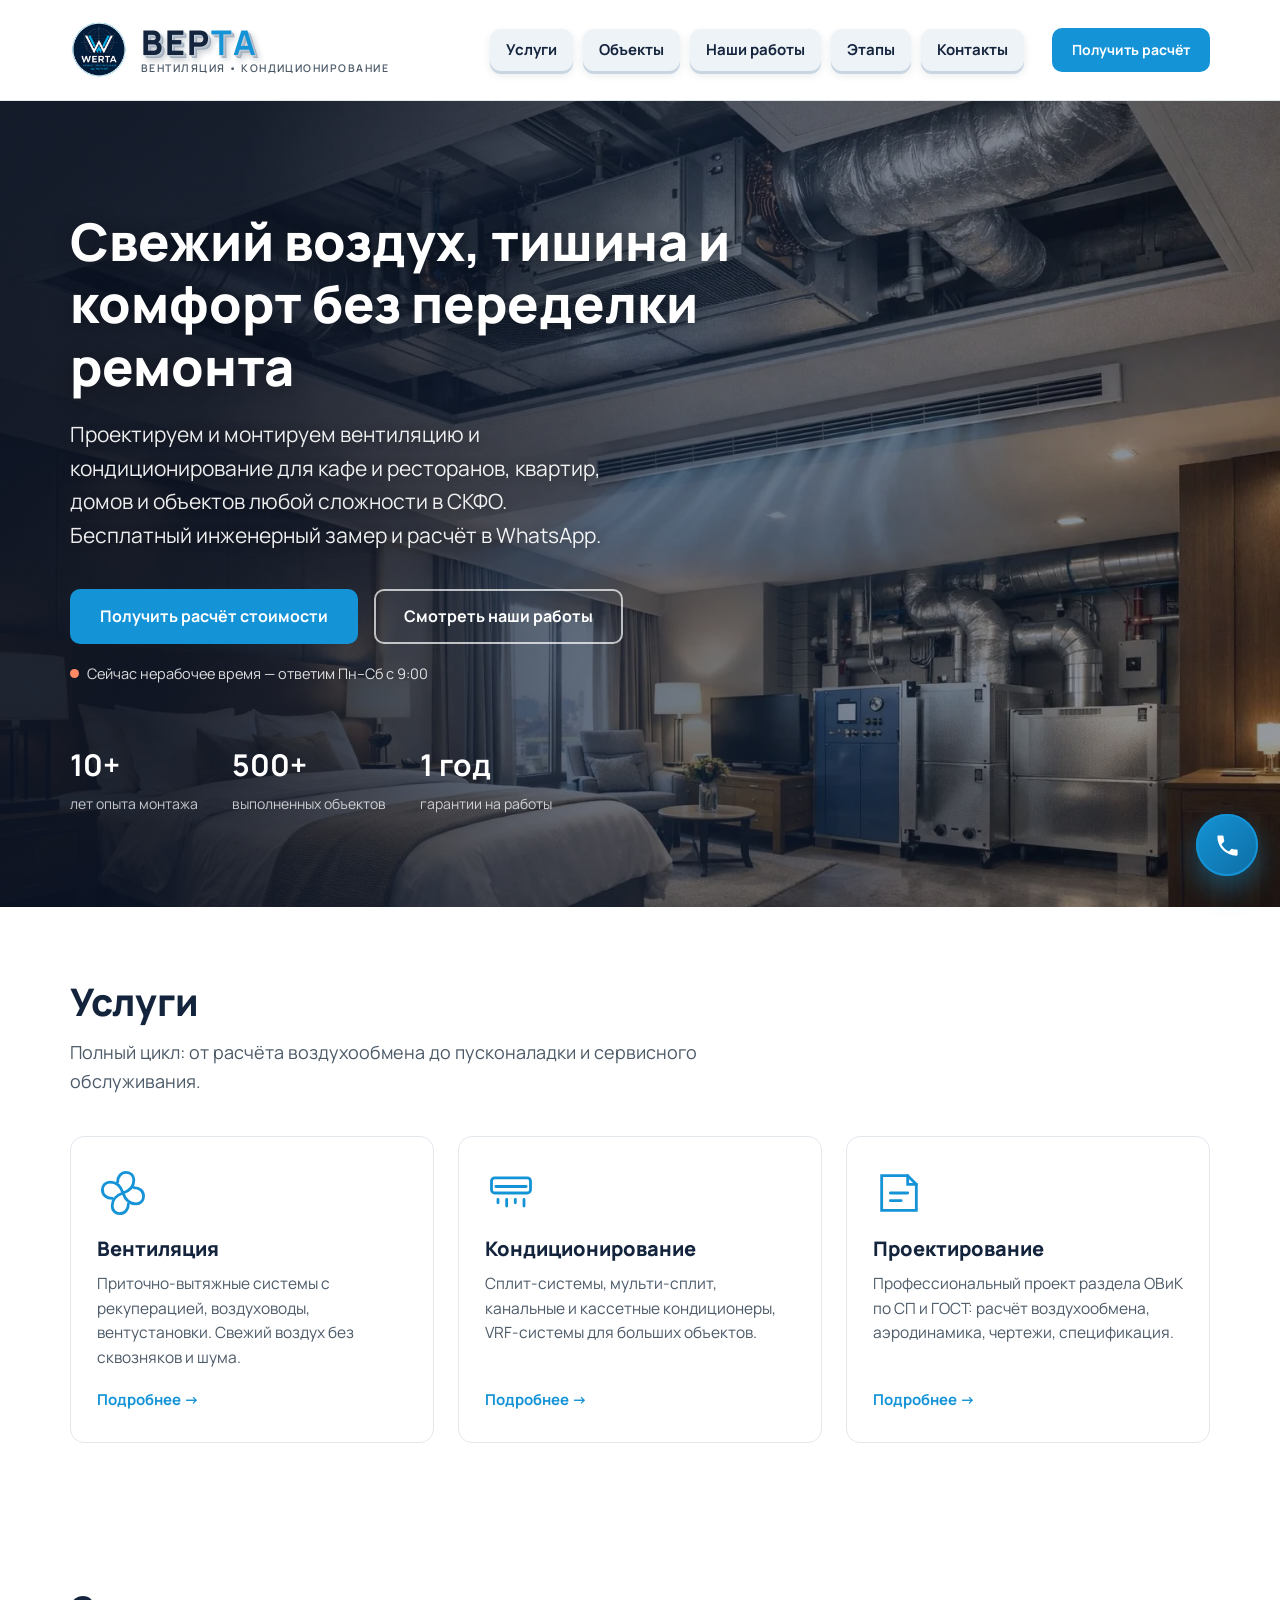
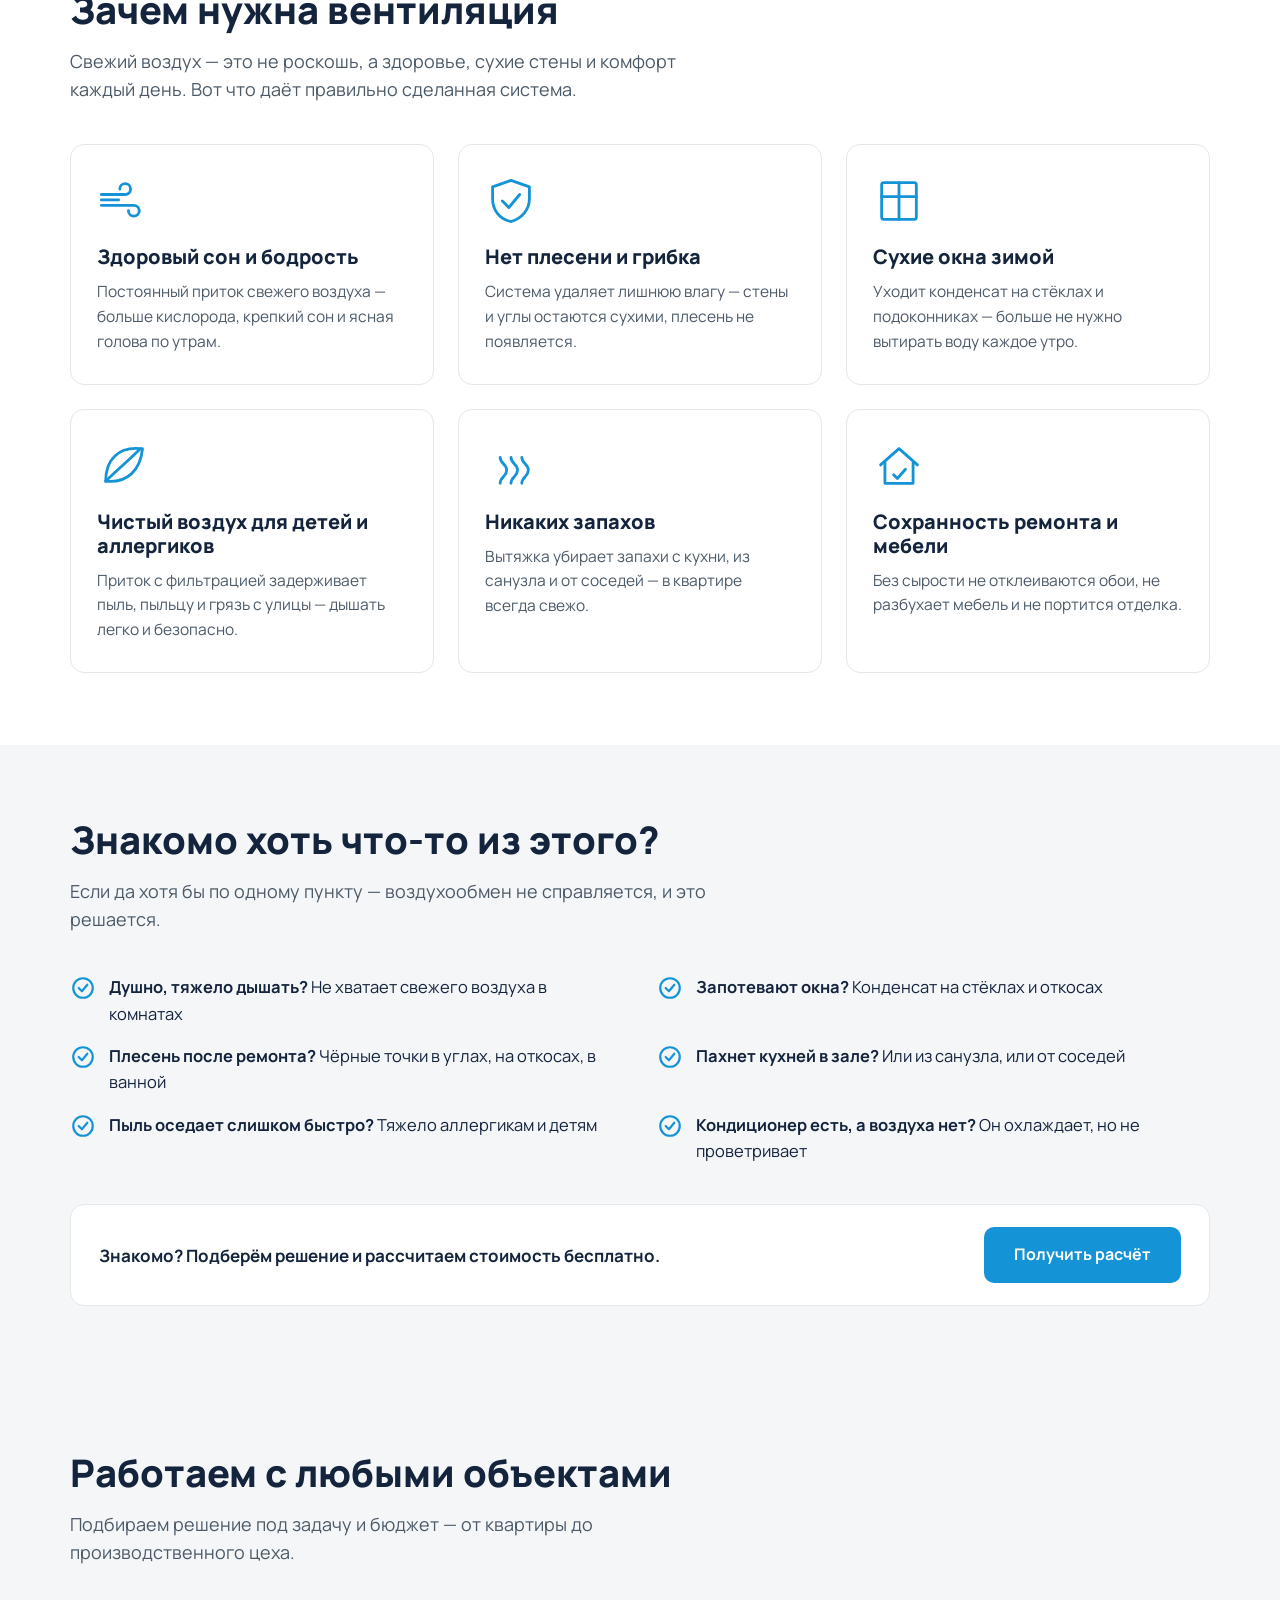
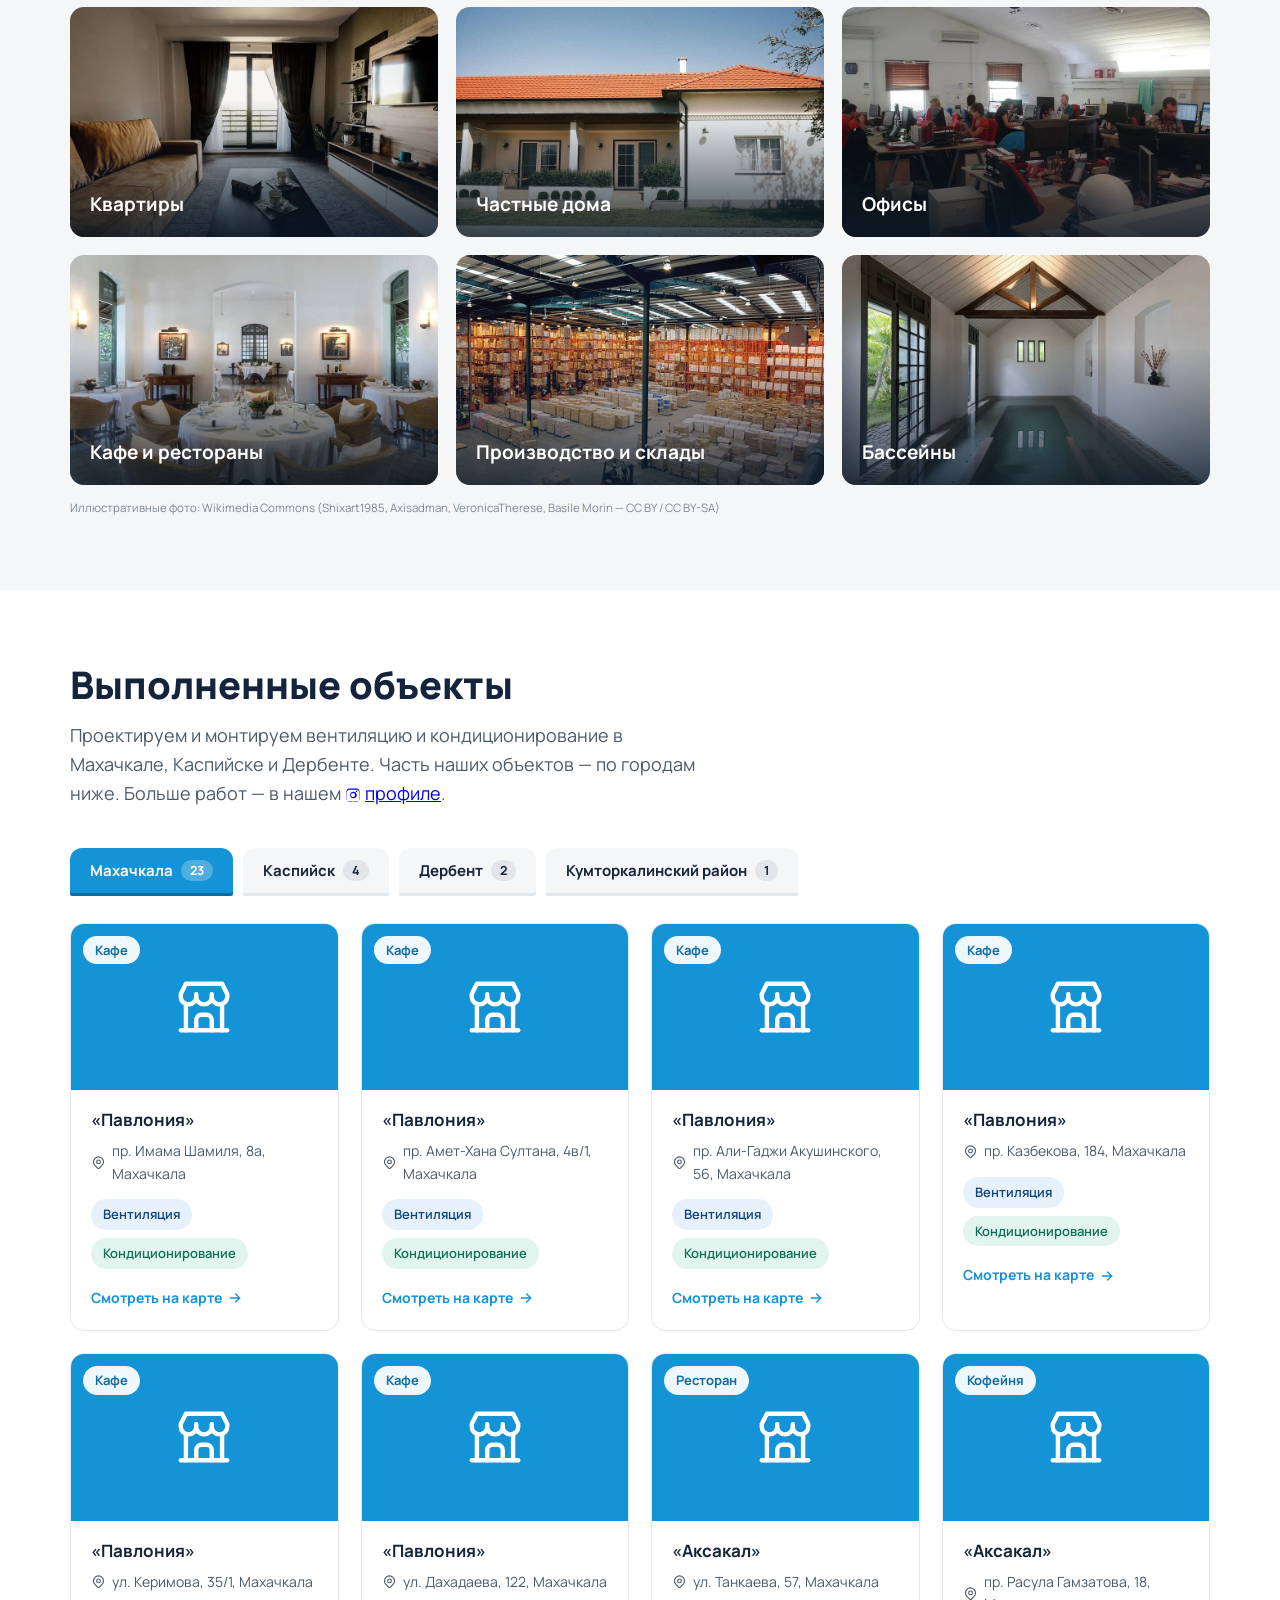
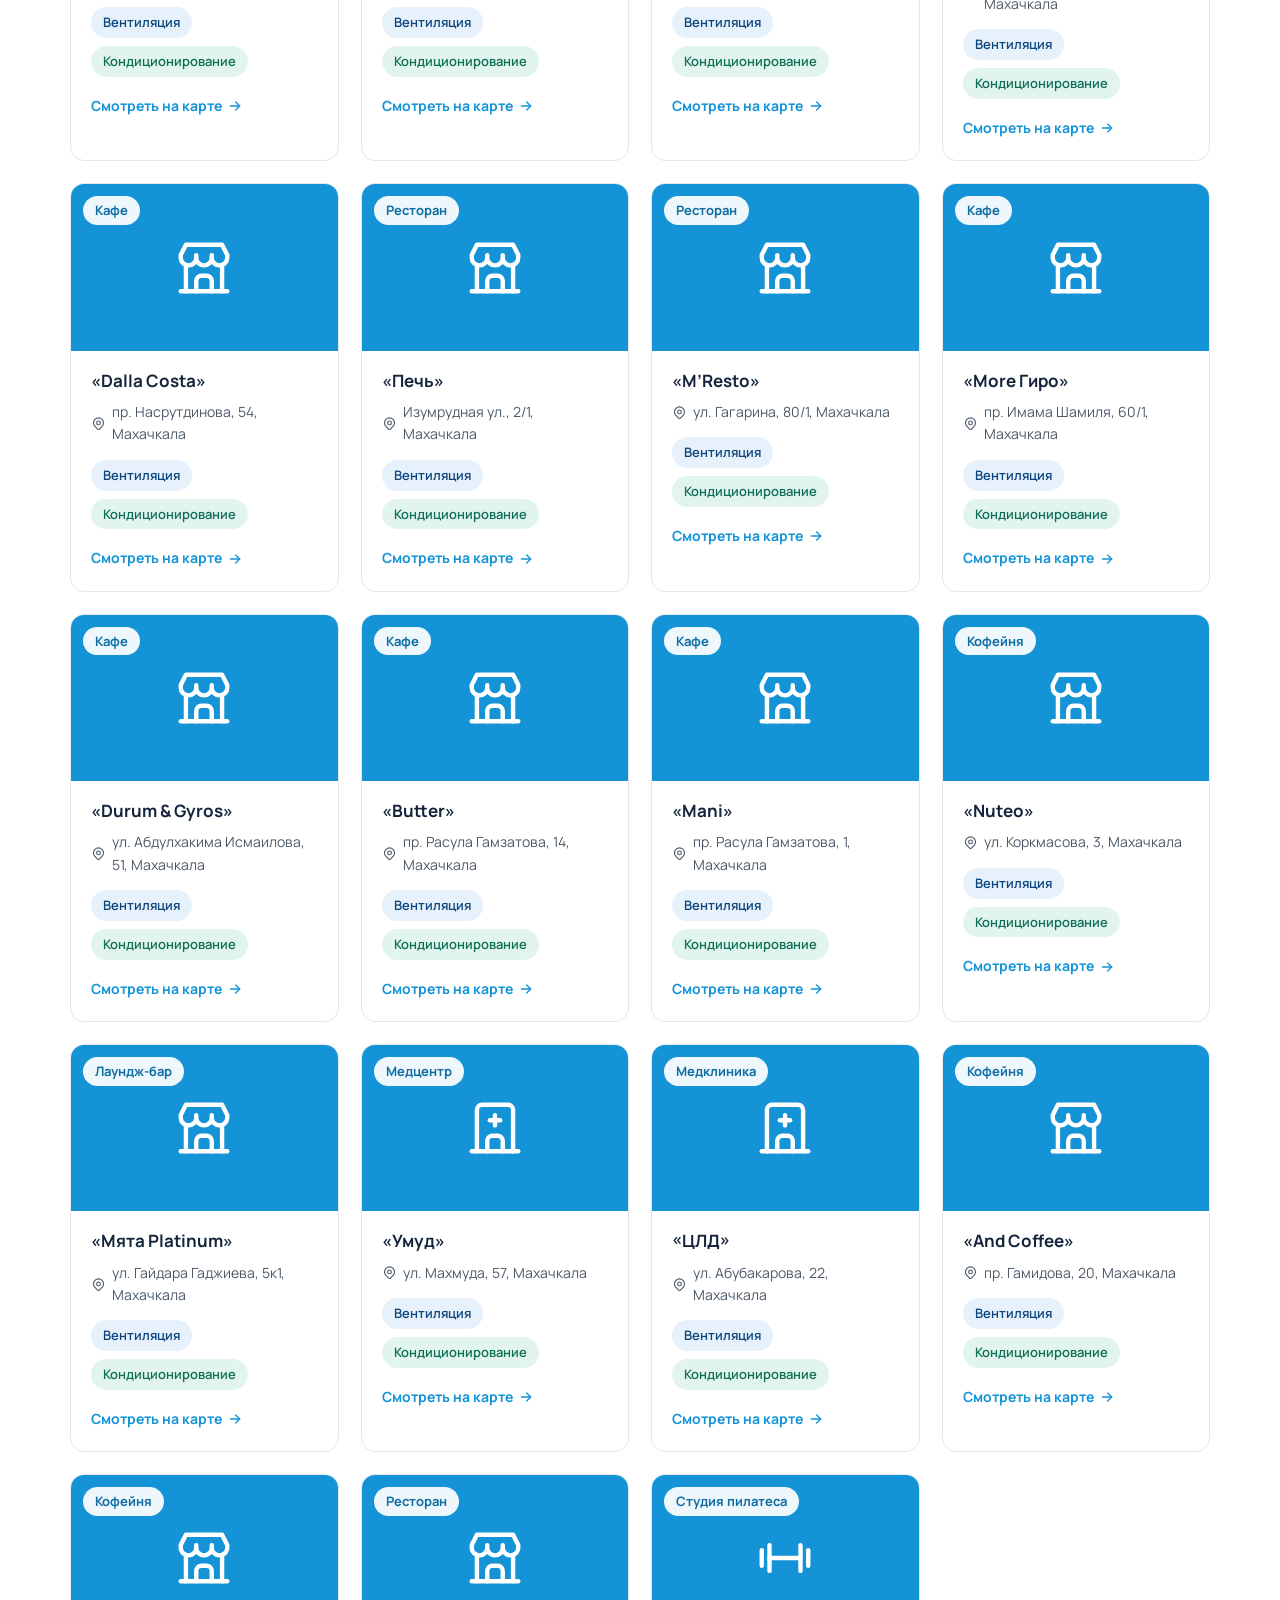
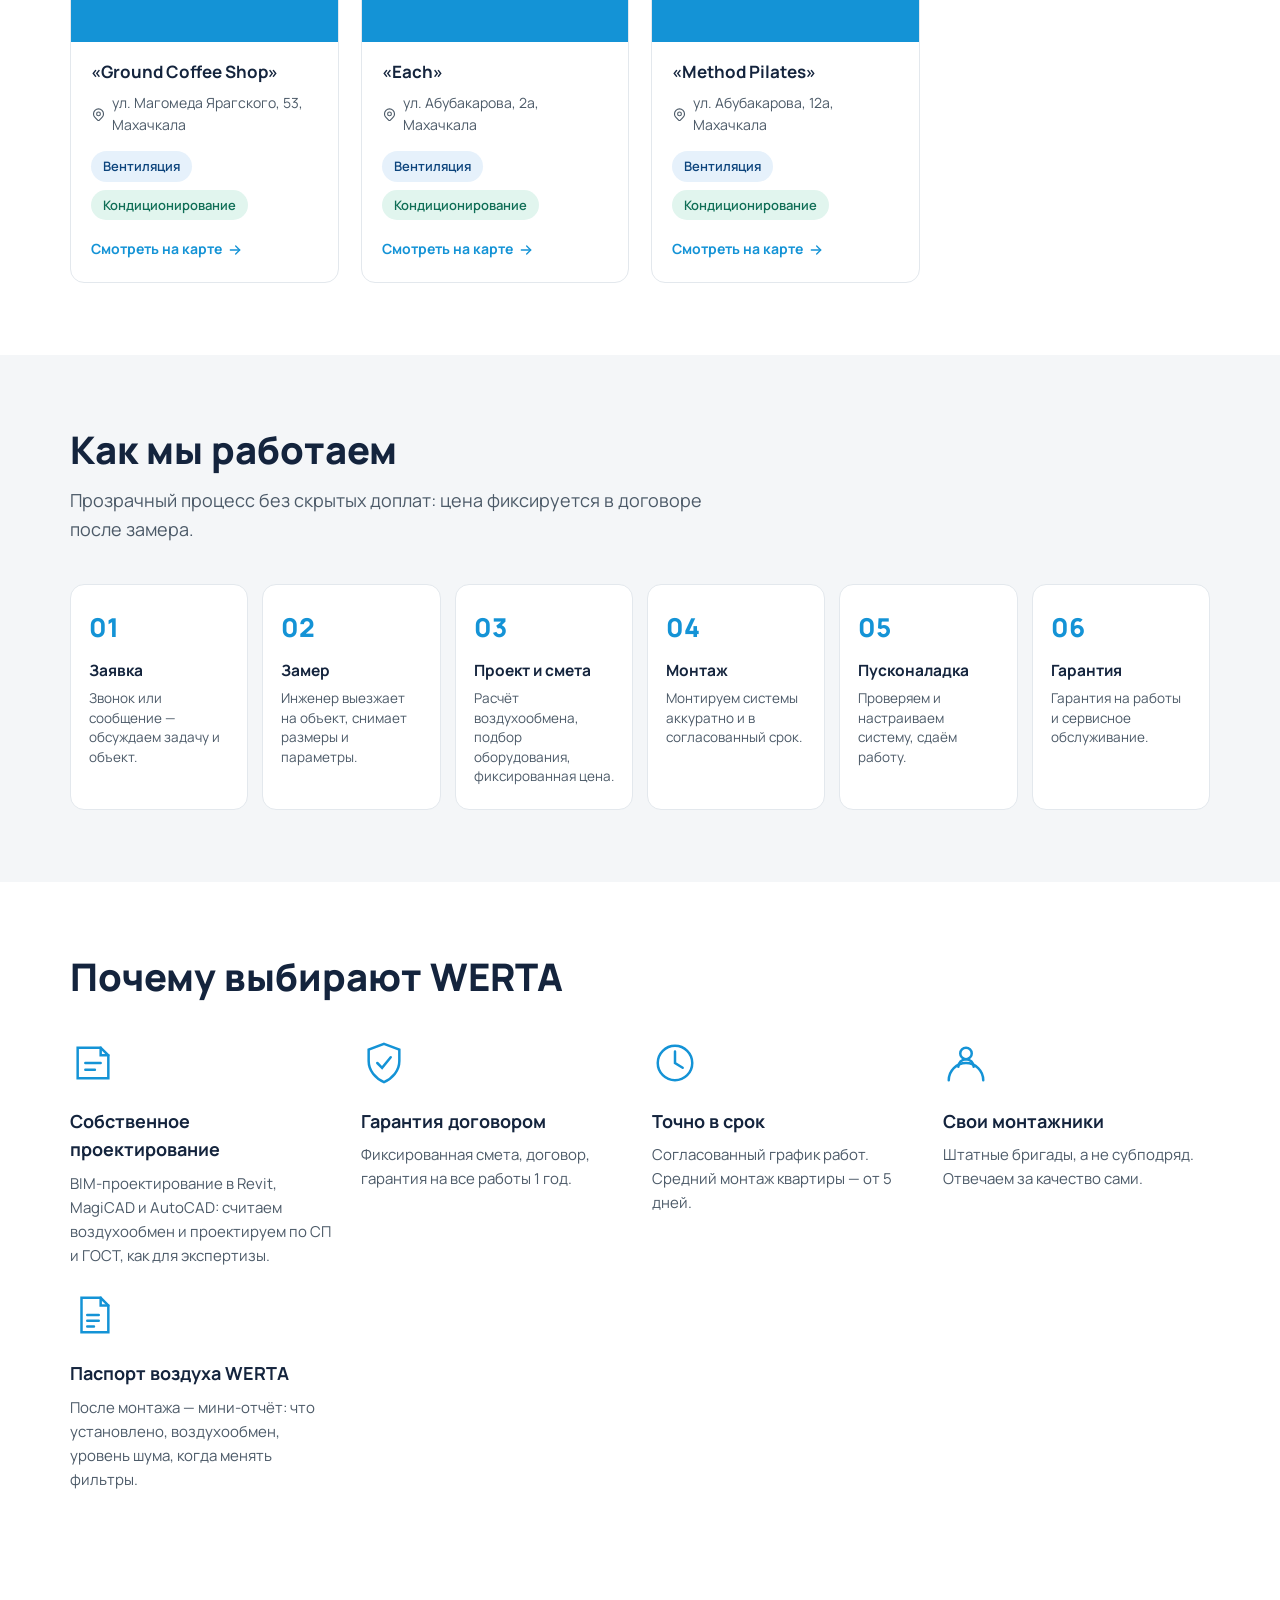
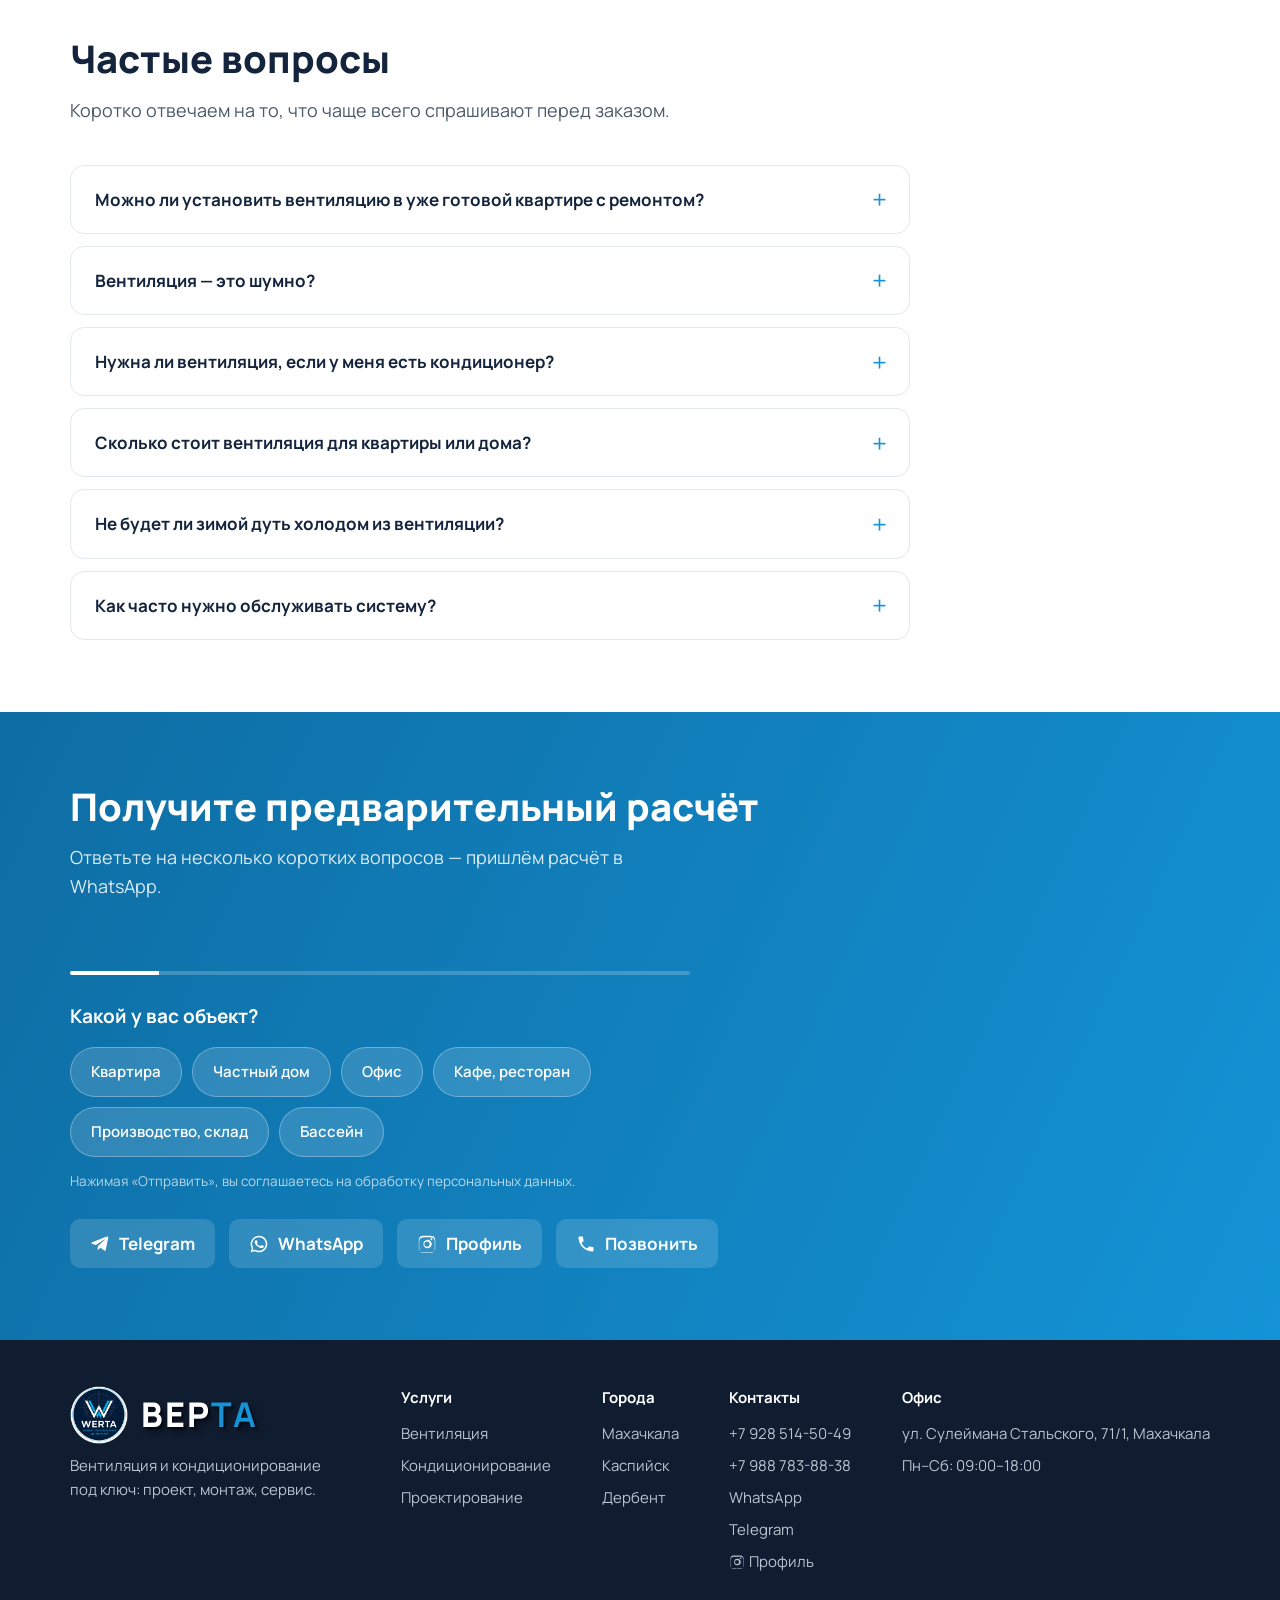
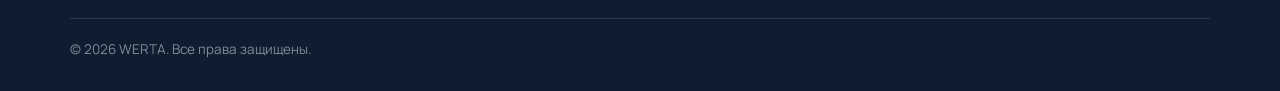
==== index.html @ d5f98331 "Логотип: вордмарк ВЕРТА (кириллица) + крупнее лого и буквы Название логотипа WER<b>TA</b> → ВЕР<b>ТА" ====
<!DOCTYPE html>
<html lang="ru">
<head>
<meta charset="UTF-8">
<!-- Yandex.Metrika counter -->
<script type="text/javascript">
   (function(m,e,t,r,i,k,a){m[i]=m[i]||function(){(m[i].a=m[i].a||[]).push(arguments)};
   m[i].l=1*new Date();
   for (var j = 0; j < document.scripts.length; j++) {if (document.scripts[j].src === r) { return; }}
   k=e.createElement(t),a=e.getElementsByTagName(t)[0],k.async=1,k.src=r,a.parentNode.insertBefore(k,a)})
   (window, document,"script","https://mc.yandex.ru/metrika/tag.js", "ym");

   ym(44147844, "init", {
        clickmap:true,
        trackLinks:true,
        accurateTrackBounce:true,
        webvisor:true
   });
</script>
<noscript><div><img src="https://mc.yandex.ru/watch/44147844" style="position:absolute; left:-9999px;" alt="" /></div></noscript>
<!-- /Yandex.Metrika counter -->
<meta name="viewport" content="width=device-width, initial-scale=1.0">
<title>WERTA — Вентиляция и кондиционирование под ключ: проектирование, монтаж, обслуживание</title>
<meta name="description" content="WERTA — проектирование, монтаж и обслуживание систем вентиляции и кондиционирования. Квартиры, дома, офисы, рестораны, производство. Работаем под ключ: замер, проект, монтаж, гарантия.">
<link rel="preconnect" href="https://fonts.googleapis.com">
<link rel="preconnect" href="https://fonts.gstatic.com" crossorigin>
<link href="https://fonts.googleapis.com/css2?family=Manrope:wght@400;600;700;800&display=swap" rel="stylesheet">
<link rel="stylesheet" href="css/style.css?v=20260713e">
<link rel="icon" type="image/svg+xml" href="favicon.svg">
<link rel="canonical" href="https://werta-klimat.ru/">
<meta property="og:type" content="website">
<meta property="og:site_name" content="WERTA">
<meta property="og:title" content="WERTA — Вентиляция и кондиционирование под ключ: проектирование, монтаж, обслуживание">
<meta property="og:description" content="WERTA — проектирование, монтаж и обслуживание систем вентиляции и кондиционирования. Квартиры, дома, офисы, рестораны, производство. Работаем под ключ: замер, проект, монтаж, гарантия.">
<meta property="og:url" content="https://werta-klimat.ru/">
<meta name="twitter:title" content="WERTA — Вентиляция и кондиционирование под ключ: проектирование, монтаж, обслуживание">
<meta name="twitter:description" content="WERTA — проектирование, монтаж и обслуживание систем вентиляции и кондиционирования. Квартиры, дома, офисы, рестораны, производство. Работаем под ключ: замер, проект, монтаж, гарантия.">
<meta property="og:image" content="https://werta-klimat.ru/img/og-image.jpg">
<meta property="og:image:width" content="1200">
<meta property="og:image:height" content="630">
<meta name="twitter:card" content="summary_large_image">
<script type="application/ld+json">
{
  "@context": "https://schema.org",
  "@type": "HVACBusiness",
  "name": "WERTA",
  "image": "https://werta-klimat.ru/img/og-image.jpg",
  "logo": "https://werta-klimat.ru/img/logo.png",
  "url": "https://werta-klimat.ru/",
  "telephone": "+7-928-514-50-49",
  "priceRange": "₽₽",
  "address": {
    "@type": "PostalAddress",
    "streetAddress": "ул. Сулеймана Стальского, 71/1",
    "addressLocality": "Махачкала",
    "postalCode": "367000",
    "addressRegion": "Республика Дагестан",
    "addressCountry": "RU"
  },
  "hasMap": "https://go.2gis.com/XQOJ6",
  "openingHoursSpecification": {
    "@type": "OpeningHoursSpecification",
    "dayOfWeek": [
      "Monday",
      "Tuesday",
      "Wednesday",
      "Thursday",
      "Friday",
      "Saturday"
    ],
    "opens": "09:00",
    "closes": "18:00"
  },
  "areaServed": [
    {
      "@type": "City",
      "name": "Махачкала"
    },
    {
      "@type": "City",
      "name": "Каспийск"
    },
    {
      "@type": "City",
      "name": "Дербент"
    }
  ],
  "sameAs": [
    "https://www.instagram.com/werta_official/"
  ]
}
</script>
<script type="application/ld+json">
{
  "@context": "https://schema.org",
  "@type": "FAQPage",
  "mainEntity": [
    {
      "@type": "Question",
      "name": "Можно ли установить вентиляцию в уже готовой квартире с ремонтом?",
      "acceptedAnswer": {
        "@type": "Answer",
        "text": "Да. Есть решения с минимальным вмешательством: компактные приточные установки, аккуратная прокладка трасс и декоративные короба под ваш интерьер. На замере подберём вариант, который не потребует переделывать ремонт."
      }
    },
    {
      "@type": "Question",
      "name": "Вентиляция — это шумно?",
      "acceptedAnswer": {
        "@type": "Answer",
        "text": "Нет. При правильном подборе оборудования и установке шумоглушителей система работает тише холодильника. Шум появляется только при ошибках монтажа, поэтому мы заранее считаем аэродинамику и подбираем оборудование с запасом."
      }
    },
    {
      "@type": "Question",
      "name": "Нужна ли вентиляция, если у меня есть кондиционер?",
      "acceptedAnswer": {
        "@type": "Answer",
        "text": "Да. Кондиционер только охлаждает уже имеющийся в комнате воздух и не приносит свежий с улицы. За кислород, удаление влаги и запахов отвечает именно вентиляция — они не заменяют, а дополняют друг друга."
      }
    },
    {
      "@type": "Question",
      "name": "Сколько стоит вентиляция для квартиры или дома?",
      "acceptedAnswer": {
        "@type": "Answer",
        "text": "Цена зависит от площади, числа комнат и типа системы. После бесплатного замера мы фиксируем стоимость в договоре — без скрытых доплат в процессе работ."
      }
    },
    {
      "@type": "Question",
      "name": "Не будет ли зимой дуть холодом из вентиляции?",
      "acceptedAnswer": {
        "@type": "Answer",
        "text": "Нет. Приточные установки подогревают воздух до комфортной температуры, а системы с рекуперацией используют для этого тепло вытяжного воздуха — тепло и без сквозняков, с экономией на отоплении."
      }
    },
    {
      "@type": "Question",
      "name": "Как часто нужно обслуживать систему?",
      "acceptedAnswer": {
        "@type": "Answer",
        "text": "Обычно раз в 6–12 месяцев: замена или чистка фильтров и проверка работы. Мы предлагаем сервисное обслуживание, чтобы вы об этом не думали, а система служила долго."
      }
    }
  ]
}
</script>
</head>
<body>

<header class="header">
  <div class="container header__inner">
    <a class="logo" href="index.html"><img class="logo__mark" src="img/logo.png" alt="WERTA — логотип" width="42" height="42"><span class="logo__text"><span class="logo__name">ВЕР<b>ТА</b></span><small class="logo__flip"><span class="logo__flip-in"><span class="logo__flip-f">Вентиляция • Кондиционирование</span><span class="logo__flip-f logo__flip-f--b">Проектирование • Обслуживание</span></span></small></span></a>
    <nav class="nav" id="nav">
      <a href="#uslugi">Услуги</a>
      <a href="#obekty">Объекты</a>
      <a href="#raboty">Наши работы</a>
      <a href="#etapy">Этапы</a>
      <a href="#kontakty">Контакты</a>
    </nav>
    <div class="header__contact">
      <a class="btn btn--primary btn--header" href="#kontakty">Получить расчёт</a>
      <button class="burger" id="burger" aria-label="Открыть меню"><span></span><span></span><span></span></button>
    </div>
  </div>
</header>

<!-- Первый экран -->
<section class="hero">
  <div class="hero__slides" aria-hidden="true">
    <div class="hero__slide hero__slide--1 is-active"></div>
    <div class="hero__slide hero__slide--2"></div>
    <div class="hero__slide hero__slide--3"></div>
  </div>
  <div class="container">
    <h1>Свежий воздух, тишина и комфорт без переделки ремонта</h1>
    <p>Проектируем и монтируем вентиляцию и кондиционирование для кафе и ресторанов, квартир, домов и объектов любой сложности в СКФО. Бесплатный инженерный замер и расчёт в WhatsApp.</p>
    <div class="hero__actions">
      <a class="btn btn--primary" href="#kontakty">Получить расчёт стоимости</a>
      <a class="btn btn--ghost" href="#raboty">Смотреть наши работы</a>
    </div>
    <span class="status-badge" id="statusBadge"></span>
    <div class="hero__badges">
      <div class="hero__badge"><b>10+</b><span>лет опыта монтажа</span></div>
      <div class="hero__badge"><b>500+</b><span>выполненных объектов</span></div>
      <div class="hero__badge"><b>1 год</b><span>гарантии на работы</span></div>
    </div>
  </div>
</section>

<!-- Услуги -->
<section class="section" id="uslugi">
  <div class="container">
    <h2>Услуги</h2>
    <p class="section-sub">Полный цикл: от расчёта воздухообмена до пусконаладки и сервисного обслуживания.</p>
    <div class="grid grid--3">
      <a class="card" href="ventilyaciya.html">
        <svg class="card__icon" viewBox="0 0 48 48" fill="none" stroke="currentColor" stroke-width="2.6" stroke-linecap="round"><path d="M24 24c6-2 10-6 10-12 0-4-3-7-7-7-5 0-8 4-8 9"/><path d="M24 24c-6 2-10 6-10 12 0 4 3 7 7 7 5 0 8-4 8-9"/><path d="M24 24c2 6 6 10 12 10 4 0 7-3 7-7 0-5-4-8-9-8"/><path d="M24 24c-2-6-6-10-12-10-4 0-7 3-7 7 0 5 4 8 9 8"/></svg>
        <h3>Вентиляция</h3>
        <p>Приточно-вытяжные системы с рекуперацией, воздуховоды, вентустановки. Свежий воздух без сквозняков и шума.</p>
        <span class="card__more">Подробнее →</span>
      </a>
      <a class="card" href="kondicionirovanie.html">
        <svg class="card__icon" viewBox="0 0 48 48" fill="none" stroke="currentColor" stroke-width="2.6" stroke-linecap="round"><rect x="6" y="10" width="36" height="14" rx="3"/><path d="M12 30v3m8-3v6m8-6v3m8-3v6M10 18h28"/></svg>
        <h3>Кондиционирование</h3>
        <p>Сплит-системы, мульти-сплит, канальные и кассетные кондиционеры, VRF-системы для больших объектов.</p>
        <span class="card__more">Подробнее →</span>
      </a>
      <a class="card" href="proektirovanie.html">
        <svg class="card__icon" viewBox="0 0 48 48" fill="none" stroke="currentColor" stroke-width="2.6" stroke-linecap="round"><path d="M8 40V8h24l8 8v24H8z"/><path d="M32 8v8h8M16 24h16M16 31h10"/></svg>
        <h3>Проектирование</h3>
        <p>Профессиональный проект раздела ОВиК по СП и ГОСТ: расчёт воздухообмена, аэродинамика, чертежи, спецификация.</p>
        <span class="card__more">Подробнее →</span>
      </a>
    </div>
  </div>
</section>

<!-- Зачем нужна вентиляция -->
<section class="section" id="zachem">
  <div class="container">
    <h2>Зачем нужна вентиляция</h2>
    <p class="section-sub">Свежий воздух — это не роскошь, а здоровье, сухие стены и комфорт каждый день. Вот что даёт правильно сделанная система.</p>
    <div class="grid grid--3">
      <div class="card">
        <svg class="card__icon" viewBox="0 0 48 48" fill="none" stroke="currentColor" stroke-width="2.6" stroke-linecap="round"><path d="M4 18h22a5 5 0 10-5-5"/><path d="M4 28h30a5 5 0 11-5 5"/><path d="M4 23h16"/></svg>
        <h3>Здоровый сон и бодрость</h3>
        <p>Постоянный приток свежего воздуха — больше кислорода, крепкий сон и ясная голова по утрам.</p>
      </div>
      <div class="card">
        <svg class="card__icon" viewBox="0 0 48 48" fill="none" stroke="currentColor" stroke-width="2.6" stroke-linecap="round" stroke-linejoin="round"><path d="M24 5l17 6v11c0 10-7 18-17 21C14 41 7 33 7 22V11z"/><path d="M16 24l6 6 10-12"/></svg>
        <h3>Нет плесени и грибка</h3>
        <p>Система удаляет лишнюю влагу — стены и углы остаются сухими, плесень не появляется.</p>
      </div>
      <div class="card">
        <svg class="card__icon" viewBox="0 0 48 48" fill="none" stroke="currentColor" stroke-width="2.6" stroke-linecap="round" stroke-linejoin="round"><rect x="8" y="7" width="32" height="34" rx="2"/><path d="M8 20h32M24 7v34"/></svg>
        <h3>Сухие окна зимой</h3>
        <p>Уходит конденсат на стёклах и подоконниках — больше не нужно вытирать воду каждое утро.</p>
      </div>
      <div class="card">
        <svg class="card__icon" viewBox="0 0 48 48" fill="none" stroke="currentColor" stroke-width="2.6" stroke-linecap="round" stroke-linejoin="round"><path d="M40 8C20 6 8 18 8 38c20 2 32-10 34-30z"/><path d="M8 38C18 28 28 20 40 8"/></svg>
        <h3>Чистый воздух для детей и аллергиков</h3>
        <p>Приток с фильтрацией задерживает пыль, пыльцу и грязь с улицы — дышать легко и безопасно.</p>
      </div>
      <div class="card">
        <svg class="card__icon" viewBox="0 0 48 48" fill="none" stroke="currentColor" stroke-width="2.6" stroke-linecap="round"><path d="M14 40c0-6 6-6 6-12s-6-6-6-12"/><path d="M24 40c0-6 6-6 6-12s-6-6-6-12"/><path d="M34 40c0-6 6-6 6-12s-6-6-6-12"/></svg>
        <h3>Никаких запахов</h3>
        <p>Вытяжка убирает запахи с кухни, из санузла и от соседей — в квартире всегда свежо.</p>
      </div>
      <div class="card">
        <svg class="card__icon" viewBox="0 0 48 48" fill="none" stroke="currentColor" stroke-width="2.6" stroke-linecap="round" stroke-linejoin="round"><path d="M7 23L24 8l17 15"/><path d="M11 21v19h26V21"/><path d="M19 32l3.5 3.5L30 27"/></svg>
        <h3>Сохранность ремонта и мебели</h3>
        <p>Без сырости не отклеиваются обои, не разбухает мебель и не портится отделка.</p>
      </div>
    </div>
  </div>
</section>

<!-- Признаки -->
<section class="section section--soft">
  <div class="container">
    <h2>Знакомо хоть что-то из этого?</h2>
    <p class="section-sub">Если да хотя бы по одному пункту — воздухообмен не справляется, и это решается.</p>
    <div class="signs">
      <div class="sign"><svg viewBox="0 0 24 24" fill="none" stroke="currentColor" stroke-width="2" stroke-linecap="round" stroke-linejoin="round"><circle cx="12" cy="12" r="9"/><path d="M8 12l3 3 5-6"/></svg><span><b>Душно, тяжело дышать?</b> Не хватает свежего воздуха в комнатах</span></div>
      <div class="sign"><svg viewBox="0 0 24 24" fill="none" stroke="currentColor" stroke-width="2" stroke-linecap="round" stroke-linejoin="round"><circle cx="12" cy="12" r="9"/><path d="M8 12l3 3 5-6"/></svg><span><b>Запотевают окна?</b> Конденсат на стёклах и откосах</span></div>
      <div class="sign"><svg viewBox="0 0 24 24" fill="none" stroke="currentColor" stroke-width="2" stroke-linecap="round" stroke-linejoin="round"><circle cx="12" cy="12" r="9"/><path d="M8 12l3 3 5-6"/></svg><span><b>Плесень после ремонта?</b> Чёрные точки в углах, на откосах, в ванной</span></div>
      <div class="sign"><svg viewBox="0 0 24 24" fill="none" stroke="currentColor" stroke-width="2" stroke-linecap="round" stroke-linejoin="round"><circle cx="12" cy="12" r="9"/><path d="M8 12l3 3 5-6"/></svg><span><b>Пахнет кухней в зале?</b> Или из санузла, или от соседей</span></div>
      <div class="sign"><svg viewBox="0 0 24 24" fill="none" stroke="currentColor" stroke-width="2" stroke-linecap="round" stroke-linejoin="round"><circle cx="12" cy="12" r="9"/><path d="M8 12l3 3 5-6"/></svg><span><b>Пыль оседает слишком быстро?</b> Тяжело аллергикам и детям</span></div>
      <div class="sign"><svg viewBox="0 0 24 24" fill="none" stroke="currentColor" stroke-width="2" stroke-linecap="round" stroke-linejoin="round"><circle cx="12" cy="12" r="9"/><path d="M8 12l3 3 5-6"/></svg><span><b>Кондиционер есть, а воздуха нет?</b> Он охлаждает, но не проветривает</span></div>
    </div>
    <div class="signs__cta">
      <span>Знакомо? Подберём решение и рассчитаем стоимость бесплатно.</span>
      <a class="btn btn--primary" href="#kontakty">Получить расчёт</a>
    </div>
  </div>
</section>

<!-- Типы объектов -->
<section class="section section--soft" id="obekty">
  <div class="container">
    <h2>Работаем с любыми объектами</h2>
    <p class="section-sub">Подбираем решение под задачу и бюджет — от квартиры до производственного цеха.</p>
    <div class="objects">
      <div class="object"><picture><source srcset="img/obj-apartments.webp" type="image/webp"><img src="img/obj-apartments.jpg" alt="Вентиляция в квартире" loading="lazy"></picture><b>Квартиры</b></div>
      <div class="object"><picture><source srcset="img/obj-house.webp" type="image/webp"><img src="img/obj-house.jpg" alt="Вентиляция в частном доме" loading="lazy"></picture><b>Частные дома</b></div>
      <div class="object"><picture><source srcset="img/obj-office.webp" type="image/webp"><img src="img/obj-office.jpg" alt="Вентиляция и кондиционирование в офисе" loading="lazy"></picture><b>Офисы</b></div>
      <div class="object"><picture><source srcset="img/obj-cafe.webp" type="image/webp"><img src="img/obj-cafe.jpg" alt="Вентиляция в кафе и ресторанах" loading="lazy"></picture><b>Кафе и рестораны</b></div>
      <div class="object"><picture><source srcset="img/obj-warehouse.webp" type="image/webp"><img src="img/obj-warehouse.jpg" alt="Вентиляция производственных и складских помещений" loading="lazy"></picture><b>Производство и склады</b></div>
      <div class="object"><picture><source srcset="img/obj-pool.webp" type="image/webp"><img src="img/obj-pool.jpg" alt="Вентиляция и осушение бассейнов" loading="lazy"></picture><b>Бассейны</b></div>
    </div>
    <p class="photo-credit">Иллюстративные фото: Wikimedia Commons (Shixart1985, Axisadman, VeronicaTherese, Basile Morin — CC BY / CC BY-SA)</p>
  </div>
</section>

<!-- Наши работы -->
<section class="section" id="raboty">
  <div class="container">
    <h2>Выполненные объекты</h2>
    <p class="section-sub">Проектируем и монтируем вентиляцию и кондиционирование в Махачкале, Каспийске и Дербенте. Часть наших объектов — по городам ниже. Больше работ — в нашем <a href="https://www.instagram.com/werta_official/" target="_blank" rel="noopener" aria-label="профиле"><svg viewBox="0 0 24 24" fill="currentColor" width="16" height="16" style="vertical-align:-3px; margin-right:4px;" aria-hidden="true"><path d="M12 2.2c3.2 0 3.6 0 4.8.1 1.2.1 1.9.2 2.3.4.6.2 1 .5 1.4.9.4.4.7.8.9 1.4.2.4.4 1.1.4 2.3.1 1.2.1 1.6.1 4.8s0 3.6-.1 4.8c-.1 1.2-.2 1.9-.4 2.3-.2.6-.5 1-.9 1.4-.4.4-.8.7-1.4.9-.4.2-1.1.4-2.3.4-1.2.1-1.6.1-4.8.1s-3.6 0-4.8-.1c-1.2-.1-1.9-.2-2.3-.4-.6-.2-1-.5-1.4-.9-.4-.4-.7-.8-.9-1.4-.2-.4-.4-1.1-.4-2.3C2.2 15.6 2.2 15.2 2.2 12s0-3.6.1-4.8c.1-1.2.2-1.9.4-2.3.2-.6.5-1 .9-1.4.4-.4.8-.7 1.4-.9.4-.2 1.1-.4 2.3-.4C8.4 2.2 8.8 2.2 12 2.2zm0 1.8c-3.1 0-3.5 0-4.7.1-1.1.1-1.7.2-2.1.4-.5.2-.9.4-1.2.8-.4.4-.6.7-.8 1.2-.2.4-.3 1-.4 2.1-.1 1.2-.1 1.6-.1 4.7s0 3.5.1 4.7c.1 1.1.2 1.7.4 2.1.2.5.4.9.8 1.2.4.4.7.6 1.2.8.4.2 1 .3 2.1.4 1.2.1 1.6.1 4.7.1s3.5 0 4.7-.1c1.1-.1 1.7-.2 2.1-.4.5-.2.9-.4 1.2-.8.4-.4.6-.7.8-1.2.2-.4.3-1 .4-2.1.1-1.2.1-1.6.1-4.7s0-3.5-.1-4.7c-.1-1.1-.2-1.7-.4-2.1-.2-.5-.4-.9-.8-1.2-.4-.4-.7-.6-1.2-.8-.4-.2-1-.3-2.1-.4-1.2-.1-1.6-.1-4.7-.1zm0 3.1a5 5 0 110 9.9 5 5 0 010-9.9zm0 1.8a3.1 3.1 0 100 6.3 3.1 3.1 0 000-6.3zm6.4-2.9a1.2 1.2 0 11-2.3 0 1.2 1.2 0 012.3 0z"/></svg>профиле</a>.</p>
    <div class="city-tabs" role="tablist">
      <button class="city-tab city-tab--active" data-city="mahachkala" type="button">Махачкала <span class="city-tab__count">23</span></button>
      <button class="city-tab" data-city="kaspiysk" type="button">Каспийск <span class="city-tab__count">4</span></button>
      <button class="city-tab" data-city="derbent" type="button">Дербент <span class="city-tab__count">2</span></button>
      <button class="city-tab" data-city="kumtorkala" type="button">Кумторкалинский район <span class="city-tab__count">1</span></button>
    </div>
    <div class="works" data-city-panel="mahachkala">
      <div class="work">
        <div class="work__banner"><span class="work__cat">Кафе</span><svg class="work__glyph" viewBox="0 0 24 24" fill="none" stroke="currentColor" stroke-width="1.7" stroke-linecap="round" stroke-linejoin="round"><path d="M3 21h18"/><path d="M3 7v1a3 3 0 0 0 6 0V7m0 1a3 3 0 0 0 6 0V7m0 1a3 3 0 0 0 6 0V7l-2-4H5L3 7"/><path d="M5 21V10.85"/><path d="M19 21V10.85"/><path d="M9 21v-4a2 2 0 0 1 2-2h2a2 2 0 0 1 2 2v4"/></svg></div>
        <div class="work__body">
          <b>«Павлония»</b>
          <div class="work__addr"><svg viewBox="0 0 24 24" fill="none" stroke="currentColor" stroke-width="1.8" stroke-linecap="round" stroke-linejoin="round"><path d="M9 11a3 3 0 1 0 6 0a3 3 0 0 0-6 0"/><path d="M17.657 16.657 13.414 20.9a2 2 0 0 1-2.827 0l-4.244-4.243a8 8 0 1 1 11.314 0z"/></svg><span>пр. Имама Шамиля, 8а, Махачкала</span></div>
          <div class="work__tags"><span class="tag tag--vent">Вентиляция</span><span class="tag tag--ac">Кондиционирование</span></div>
          <a class="work__map" href="https://go.2gis.com/tZaxj" target="_blank" rel="noopener">Смотреть на карте <svg viewBox="0 0 24 24" fill="none" stroke="currentColor" stroke-width="2" stroke-linecap="round" stroke-linejoin="round"><path d="M5 12h14"/><path d="M13 18l6-6-6-6"/></svg></a>
        </div>
      </div>
      <div class="work">
        <div class="work__banner"><span class="work__cat">Кафе</span><svg class="work__glyph" viewBox="0 0 24 24" fill="none" stroke="currentColor" stroke-width="1.7" stroke-linecap="round" stroke-linejoin="round"><path d="M3 21h18"/><path d="M3 7v1a3 3 0 0 0 6 0V7m0 1a3 3 0 0 0 6 0V7m0 1a3 3 0 0 0 6 0V7l-2-4H5L3 7"/><path d="M5 21V10.85"/><path d="M19 21V10.85"/><path d="M9 21v-4a2 2 0 0 1 2-2h2a2 2 0 0 1 2 2v4"/></svg></div>
        <div class="work__body">
          <b>«Павлония»</b>
          <div class="work__addr"><svg viewBox="0 0 24 24" fill="none" stroke="currentColor" stroke-width="1.8" stroke-linecap="round" stroke-linejoin="round"><path d="M9 11a3 3 0 1 0 6 0a3 3 0 0 0-6 0"/><path d="M17.657 16.657 13.414 20.9a2 2 0 0 1-2.827 0l-4.244-4.243a8 8 0 1 1 11.314 0z"/></svg><span>пр. Амет-Хана Султана, 4в/1, Махачкала</span></div>
          <div class="work__tags"><span class="tag tag--vent">Вентиляция</span><span class="tag tag--ac">Кондиционирование</span></div>
          <a class="work__map" href="https://go.2gis.com/li98p" target="_blank" rel="noopener">Смотреть на карте <svg viewBox="0 0 24 24" fill="none" stroke="currentColor" stroke-width="2" stroke-linecap="round" stroke-linejoin="round"><path d="M5 12h14"/><path d="M13 18l6-6-6-6"/></svg></a>
        </div>
      </div>
      <div class="work">
        <div class="work__banner"><span class="work__cat">Кафе</span><svg class="work__glyph" viewBox="0 0 24 24" fill="none" stroke="currentColor" stroke-width="1.7" stroke-linecap="round" stroke-linejoin="round"><path d="M3 21h18"/><path d="M3 7v1a3 3 0 0 0 6 0V7m0 1a3 3 0 0 0 6 0V7m0 1a3 3 0 0 0 6 0V7l-2-4H5L3 7"/><path d="M5 21V10.85"/><path d="M19 21V10.85"/><path d="M9 21v-4a2 2 0 0 1 2-2h2a2 2 0 0 1 2 2v4"/></svg></div>
        <div class="work__body">
          <b>«Павлония»</b>
          <div class="work__addr"><svg viewBox="0 0 24 24" fill="none" stroke="currentColor" stroke-width="1.8" stroke-linecap="round" stroke-linejoin="round"><path d="M9 11a3 3 0 1 0 6 0a3 3 0 0 0-6 0"/><path d="M17.657 16.657 13.414 20.9a2 2 0 0 1-2.827 0l-4.244-4.243a8 8 0 1 1 11.314 0z"/></svg><span>пр. Али-Гаджи Акушинского, 56, Махачкала</span></div>
          <div class="work__tags"><span class="tag tag--vent">Вентиляция</span><span class="tag tag--ac">Кондиционирование</span></div>
          <a class="work__map" href="https://go.2gis.com/wGut1" target="_blank" rel="noopener">Смотреть на карте <svg viewBox="0 0 24 24" fill="none" stroke="currentColor" stroke-width="2" stroke-linecap="round" stroke-linejoin="round"><path d="M5 12h14"/><path d="M13 18l6-6-6-6"/></svg></a>
        </div>
      </div>
      <div class="work">
        <div class="work__banner"><span class="work__cat">Кафе</span><svg class="work__glyph" viewBox="0 0 24 24" fill="none" stroke="currentColor" stroke-width="1.7" stroke-linecap="round" stroke-linejoin="round"><path d="M3 21h18"/><path d="M3 7v1a3 3 0 0 0 6 0V7m0 1a3 3 0 0 0 6 0V7m0 1a3 3 0 0 0 6 0V7l-2-4H5L3 7"/><path d="M5 21V10.85"/><path d="M19 21V10.85"/><path d="M9 21v-4a2 2 0 0 1 2-2h2a2 2 0 0 1 2 2v4"/></svg></div>
        <div class="work__body">
          <b>«Павлония»</b>
          <div class="work__addr"><svg viewBox="0 0 24 24" fill="none" stroke="currentColor" stroke-width="1.8" stroke-linecap="round" stroke-linejoin="round"><path d="M9 11a3 3 0 1 0 6 0a3 3 0 0 0-6 0"/><path d="M17.657 16.657 13.414 20.9a2 2 0 0 1-2.827 0l-4.244-4.243a8 8 0 1 1 11.314 0z"/></svg><span>пр. Казбекова, 184, Махачкала</span></div>
          <div class="work__tags"><span class="tag tag--vent">Вентиляция</span><span class="tag tag--ac">Кондиционирование</span></div>
          <a class="work__map" href="https://2gis.ru/makhachkala/firm/70000001055664318" target="_blank" rel="noopener">Смотреть на карте <svg viewBox="0 0 24 24" fill="none" stroke="currentColor" stroke-width="2" stroke-linecap="round" stroke-linejoin="round"><path d="M5 12h14"/><path d="M13 18l6-6-6-6"/></svg></a>
        </div>
      </div>
      <div class="work">
        <div class="work__banner"><span class="work__cat">Кафе</span><svg class="work__glyph" viewBox="0 0 24 24" fill="none" stroke="currentColor" stroke-width="1.7" stroke-linecap="round" stroke-linejoin="round"><path d="M3 21h18"/><path d="M3 7v1a3 3 0 0 0 6 0V7m0 1a3 3 0 0 0 6 0V7m0 1a3 3 0 0 0 6 0V7l-2-4H5L3 7"/><path d="M5 21V10.85"/><path d="M19 21V10.85"/><path d="M9 21v-4a2 2 0 0 1 2-2h2a2 2 0 0 1 2 2v4"/></svg></div>
        <div class="work__body">
          <b>«Павлония»</b>
          <div class="work__addr"><svg viewBox="0 0 24 24" fill="none" stroke="currentColor" stroke-width="1.8" stroke-linecap="round" stroke-linejoin="round"><path d="M9 11a3 3 0 1 0 6 0a3 3 0 0 0-6 0"/><path d="M17.657 16.657 13.414 20.9a2 2 0 0 1-2.827 0l-4.244-4.243a8 8 0 1 1 11.314 0z"/></svg><span>ул. Керимова, 35/1, Махачкала</span></div>
          <div class="work__tags"><span class="tag tag--vent">Вентиляция</span><span class="tag tag--ac">Кондиционирование</span></div>
          <a class="work__map" href="https://2gis.ru/makhachkala/firm/70000001100908190" target="_blank" rel="noopener">Смотреть на карте <svg viewBox="0 0 24 24" fill="none" stroke="currentColor" stroke-width="2" stroke-linecap="round" stroke-linejoin="round"><path d="M5 12h14"/><path d="M13 18l6-6-6-6"/></svg></a>
        </div>
      </div>
      <div class="work">
        <div class="work__banner"><span class="work__cat">Кафе</span><svg class="work__glyph" viewBox="0 0 24 24" fill="none" stroke="currentColor" stroke-width="1.7" stroke-linecap="round" stroke-linejoin="round"><path d="M3 21h18"/><path d="M3 7v1a3 3 0 0 0 6 0V7m0 1a3 3 0 0 0 6 0V7m0 1a3 3 0 0 0 6 0V7l-2-4H5L3 7"/><path d="M5 21V10.85"/><path d="M19 21V10.85"/><path d="M9 21v-4a2 2 0 0 1 2-2h2a2 2 0 0 1 2 2v4"/></svg></div>
        <div class="work__body">
          <b>«Павлония»</b>
          <div class="work__addr"><svg viewBox="0 0 24 24" fill="none" stroke="currentColor" stroke-width="1.8" stroke-linecap="round" stroke-linejoin="round"><path d="M9 11a3 3 0 1 0 6 0a3 3 0 0 0-6 0"/><path d="M17.657 16.657 13.414 20.9a2 2 0 0 1-2.827 0l-4.244-4.243a8 8 0 1 1 11.314 0z"/></svg><span>ул. Дахадаева, 122, Махачкала</span></div>
          <div class="work__tags"><span class="tag tag--vent">Вентиляция</span><span class="tag tag--ac">Кондиционирование</span></div>
          <a class="work__map" href="https://2gis.ru/makhachkala/firm/70000001112391109" target="_blank" rel="noopener">Смотреть на карте <svg viewBox="0 0 24 24" fill="none" stroke="currentColor" stroke-width="2" stroke-linecap="round" stroke-linejoin="round"><path d="M5 12h14"/><path d="M13 18l6-6-6-6"/></svg></a>
        </div>
      </div>
      <div class="work">
        <div class="work__banner"><span class="work__cat">Ресторан</span><svg class="work__glyph" viewBox="0 0 24 24" fill="none" stroke="currentColor" stroke-width="1.7" stroke-linecap="round" stroke-linejoin="round"><path d="M3 21h18"/><path d="M3 7v1a3 3 0 0 0 6 0V7m0 1a3 3 0 0 0 6 0V7m0 1a3 3 0 0 0 6 0V7l-2-4H5L3 7"/><path d="M5 21V10.85"/><path d="M19 21V10.85"/><path d="M9 21v-4a2 2 0 0 1 2-2h2a2 2 0 0 1 2 2v4"/></svg></div>
        <div class="work__body">
          <b>«Аксакал»</b>
          <div class="work__addr"><svg viewBox="0 0 24 24" fill="none" stroke="currentColor" stroke-width="1.8" stroke-linecap="round" stroke-linejoin="round"><path d="M9 11a3 3 0 1 0 6 0a3 3 0 0 0-6 0"/><path d="M17.657 16.657 13.414 20.9a2 2 0 0 1-2.827 0l-4.244-4.243a8 8 0 1 1 11.314 0z"/></svg><span>ул. Танкаева, 57, Махачкала</span></div>
          <div class="work__tags"><span class="tag tag--vent">Вентиляция</span><span class="tag tag--ac">Кондиционирование</span></div>
          <a class="work__map" href="https://go.2gis.com/aO0WK" target="_blank" rel="noopener">Смотреть на карте <svg viewBox="0 0 24 24" fill="none" stroke="currentColor" stroke-width="2" stroke-linecap="round" stroke-linejoin="round"><path d="M5 12h14"/><path d="M13 18l6-6-6-6"/></svg></a>
        </div>
      </div>
      <div class="work">
        <div class="work__banner"><span class="work__cat">Кофейня</span><svg class="work__glyph" viewBox="0 0 24 24" fill="none" stroke="currentColor" stroke-width="1.7" stroke-linecap="round" stroke-linejoin="round"><path d="M3 21h18"/><path d="M3 7v1a3 3 0 0 0 6 0V7m0 1a3 3 0 0 0 6 0V7m0 1a3 3 0 0 0 6 0V7l-2-4H5L3 7"/><path d="M5 21V10.85"/><path d="M19 21V10.85"/><path d="M9 21v-4a2 2 0 0 1 2-2h2a2 2 0 0 1 2 2v4"/></svg></div>
        <div class="work__body">
          <b>«Аксакал»</b>
          <div class="work__addr"><svg viewBox="0 0 24 24" fill="none" stroke="currentColor" stroke-width="1.8" stroke-linecap="round" stroke-linejoin="round"><path d="M9 11a3 3 0 1 0 6 0a3 3 0 0 0-6 0"/><path d="M17.657 16.657 13.414 20.9a2 2 0 0 1-2.827 0l-4.244-4.243a8 8 0 1 1 11.314 0z"/></svg><span>пр. Расула Гамзатова, 18, Махачкала</span></div>
          <div class="work__tags"><span class="tag tag--vent">Вентиляция</span><span class="tag tag--ac">Кондиционирование</span></div>
          <a class="work__map" href="https://2gis.ru/makhachkala/firm/70000001046731754" target="_blank" rel="noopener">Смотреть на карте <svg viewBox="0 0 24 24" fill="none" stroke="currentColor" stroke-width="2" stroke-linecap="round" stroke-linejoin="round"><path d="M5 12h14"/><path d="M13 18l6-6-6-6"/></svg></a>
        </div>
      </div>
      <div class="work">
        <div class="work__banner"><span class="work__cat">Кафе</span><svg class="work__glyph" viewBox="0 0 24 24" fill="none" stroke="currentColor" stroke-width="1.7" stroke-linecap="round" stroke-linejoin="round"><path d="M3 21h18"/><path d="M3 7v1a3 3 0 0 0 6 0V7m0 1a3 3 0 0 0 6 0V7m0 1a3 3 0 0 0 6 0V7l-2-4H5L3 7"/><path d="M5 21V10.85"/><path d="M19 21V10.85"/><path d="M9 21v-4a2 2 0 0 1 2-2h2a2 2 0 0 1 2 2v4"/></svg></div>
        <div class="work__body">
          <b>«Dalla Costa»</b>
          <div class="work__addr"><svg viewBox="0 0 24 24" fill="none" stroke="currentColor" stroke-width="1.8" stroke-linecap="round" stroke-linejoin="round"><path d="M9 11a3 3 0 1 0 6 0a3 3 0 0 0-6 0"/><path d="M17.657 16.657 13.414 20.9a2 2 0 0 1-2.827 0l-4.244-4.243a8 8 0 1 1 11.314 0z"/></svg><span>пр. Насрутдинова, 54, Махачкала</span></div>
          <div class="work__tags"><span class="tag tag--vent">Вентиляция</span><span class="tag tag--ac">Кондиционирование</span></div>
          <a class="work__map" href="https://go.2gis.com/EDpfC" target="_blank" rel="noopener">Смотреть на карте <svg viewBox="0 0 24 24" fill="none" stroke="currentColor" stroke-width="2" stroke-linecap="round" stroke-linejoin="round"><path d="M5 12h14"/><path d="M13 18l6-6-6-6"/></svg></a>
        </div>
      </div>
      <div class="work">
        <div class="work__banner"><span class="work__cat">Ресторан</span><svg class="work__glyph" viewBox="0 0 24 24" fill="none" stroke="currentColor" stroke-width="1.7" stroke-linecap="round" stroke-linejoin="round"><path d="M3 21h18"/><path d="M3 7v1a3 3 0 0 0 6 0V7m0 1a3 3 0 0 0 6 0V7m0 1a3 3 0 0 0 6 0V7l-2-4H5L3 7"/><path d="M5 21V10.85"/><path d="M19 21V10.85"/><path d="M9 21v-4a2 2 0 0 1 2-2h2a2 2 0 0 1 2 2v4"/></svg></div>
        <div class="work__body">
          <b>«Печь»</b>
          <div class="work__addr"><svg viewBox="0 0 24 24" fill="none" stroke="currentColor" stroke-width="1.8" stroke-linecap="round" stroke-linejoin="round"><path d="M9 11a3 3 0 1 0 6 0a3 3 0 0 0-6 0"/><path d="M17.657 16.657 13.414 20.9a2 2 0 0 1-2.827 0l-4.244-4.243a8 8 0 1 1 11.314 0z"/></svg><span>Изумрудная ул., 2/1, Махачкала</span></div>
          <div class="work__tags"><span class="tag tag--vent">Вентиляция</span><span class="tag tag--ac">Кондиционирование</span></div>
          <a class="work__map" href="https://go.2gis.com/C8Ey8" target="_blank" rel="noopener">Смотреть на карте <svg viewBox="0 0 24 24" fill="none" stroke="currentColor" stroke-width="2" stroke-linecap="round" stroke-linejoin="round"><path d="M5 12h14"/><path d="M13 18l6-6-6-6"/></svg></a>
        </div>
      </div>
      <div class="work">
        <div class="work__banner"><span class="work__cat">Ресторан</span><svg class="work__glyph" viewBox="0 0 24 24" fill="none" stroke="currentColor" stroke-width="1.7" stroke-linecap="round" stroke-linejoin="round"><path d="M3 21h18"/><path d="M3 7v1a3 3 0 0 0 6 0V7m0 1a3 3 0 0 0 6 0V7m0 1a3 3 0 0 0 6 0V7l-2-4H5L3 7"/><path d="M5 21V10.85"/><path d="M19 21V10.85"/><path d="M9 21v-4a2 2 0 0 1 2-2h2a2 2 0 0 1 2 2v4"/></svg></div>
        <div class="work__body">
          <b>«M’Resto»</b>
          <div class="work__addr"><svg viewBox="0 0 24 24" fill="none" stroke="currentColor" stroke-width="1.8" stroke-linecap="round" stroke-linejoin="round"><path d="M9 11a3 3 0 1 0 6 0a3 3 0 0 0-6 0"/><path d="M17.657 16.657 13.414 20.9a2 2 0 0 1-2.827 0l-4.244-4.243a8 8 0 1 1 11.314 0z"/></svg><span>ул. Гагарина, 80/1, Махачкала</span></div>
          <div class="work__tags"><span class="tag tag--vent">Вентиляция</span><span class="tag tag--ac">Кондиционирование</span></div>
          <a class="work__map" href="https://go.2gis.com/AMeZd" target="_blank" rel="noopener">Смотреть на карте <svg viewBox="0 0 24 24" fill="none" stroke="currentColor" stroke-width="2" stroke-linecap="round" stroke-linejoin="round"><path d="M5 12h14"/><path d="M13 18l6-6-6-6"/></svg></a>
        </div>
      </div>
      <div class="work">
        <div class="work__banner"><span class="work__cat">Кафе</span><svg class="work__glyph" viewBox="0 0 24 24" fill="none" stroke="currentColor" stroke-width="1.7" stroke-linecap="round" stroke-linejoin="round"><path d="M3 21h18"/><path d="M3 7v1a3 3 0 0 0 6 0V7m0 1a3 3 0 0 0 6 0V7m0 1a3 3 0 0 0 6 0V7l-2-4H5L3 7"/><path d="M5 21V10.85"/><path d="M19 21V10.85"/><path d="M9 21v-4a2 2 0 0 1 2-2h2a2 2 0 0 1 2 2v4"/></svg></div>
        <div class="work__body">
          <b>«More Гиро»</b>
          <div class="work__addr"><svg viewBox="0 0 24 24" fill="none" stroke="currentColor" stroke-width="1.8" stroke-linecap="round" stroke-linejoin="round"><path d="M9 11a3 3 0 1 0 6 0a3 3 0 0 0-6 0"/><path d="M17.657 16.657 13.414 20.9a2 2 0 0 1-2.827 0l-4.244-4.243a8 8 0 1 1 11.314 0z"/></svg><span>пр. Имама Шамиля, 60/1, Махачкала</span></div>
          <div class="work__tags"><span class="tag tag--vent">Вентиляция</span><span class="tag tag--ac">Кондиционирование</span></div>
          <a class="work__map" href="https://2gis.ru/makhachkala/firm/70000001109973343" target="_blank" rel="noopener">Смотреть на карте <svg viewBox="0 0 24 24" fill="none" stroke="currentColor" stroke-width="2" stroke-linecap="round" stroke-linejoin="round"><path d="M5 12h14"/><path d="M13 18l6-6-6-6"/></svg></a>
        </div>
      </div>
      <div class="work">
        <div class="work__banner"><span class="work__cat">Кафе</span><svg class="work__glyph" viewBox="0 0 24 24" fill="none" stroke="currentColor" stroke-width="1.7" stroke-linecap="round" stroke-linejoin="round"><path d="M3 21h18"/><path d="M3 7v1a3 3 0 0 0 6 0V7m0 1a3 3 0 0 0 6 0V7m0 1a3 3 0 0 0 6 0V7l-2-4H5L3 7"/><path d="M5 21V10.85"/><path d="M19 21V10.85"/><path d="M9 21v-4a2 2 0 0 1 2-2h2a2 2 0 0 1 2 2v4"/></svg></div>
        <div class="work__body">
          <b>«Durum &amp; Gyros»</b>
          <div class="work__addr"><svg viewBox="0 0 24 24" fill="none" stroke="currentColor" stroke-width="1.8" stroke-linecap="round" stroke-linejoin="round"><path d="M9 11a3 3 0 1 0 6 0a3 3 0 0 0-6 0"/><path d="M17.657 16.657 13.414 20.9a2 2 0 0 1-2.827 0l-4.244-4.243a8 8 0 1 1 11.314 0z"/></svg><span>ул. Абдулхакима Исмаилова, 51, Махачкала</span></div>
          <div class="work__tags"><span class="tag tag--vent">Вентиляция</span><span class="tag tag--ac">Кондиционирование</span></div>
          <a class="work__map" href="https://2gis.ru/makhachkala/firm/70000001076276433" target="_blank" rel="noopener">Смотреть на карте <svg viewBox="0 0 24 24" fill="none" stroke="currentColor" stroke-width="2" stroke-linecap="round" stroke-linejoin="round"><path d="M5 12h14"/><path d="M13 18l6-6-6-6"/></svg></a>
        </div>
      </div>
      <div class="work">
        <div class="work__banner"><span class="work__cat">Кафе</span><svg class="work__glyph" viewBox="0 0 24 24" fill="none" stroke="currentColor" stroke-width="1.7" stroke-linecap="round" stroke-linejoin="round"><path d="M3 21h18"/><path d="M3 7v1a3 3 0 0 0 6 0V7m0 1a3 3 0 0 0 6 0V7m0 1a3 3 0 0 0 6 0V7l-2-4H5L3 7"/><path d="M5 21V10.85"/><path d="M19 21V10.85"/><path d="M9 21v-4a2 2 0 0 1 2-2h2a2 2 0 0 1 2 2v4"/></svg></div>
        <div class="work__body">
          <b>«Butter»</b>
          <div class="work__addr"><svg viewBox="0 0 24 24" fill="none" stroke="currentColor" stroke-width="1.8" stroke-linecap="round" stroke-linejoin="round"><path d="M9 11a3 3 0 1 0 6 0a3 3 0 0 0-6 0"/><path d="M17.657 16.657 13.414 20.9a2 2 0 0 1-2.827 0l-4.244-4.243a8 8 0 1 1 11.314 0z"/></svg><span>пр. Расула Гамзатова, 14, Махачкала</span></div>
          <div class="work__tags"><span class="tag tag--vent">Вентиляция</span><span class="tag tag--ac">Кондиционирование</span></div>
          <a class="work__map" href="https://go.2gis.com/UOaZI" target="_blank" rel="noopener">Смотреть на карте <svg viewBox="0 0 24 24" fill="none" stroke="currentColor" stroke-width="2" stroke-linecap="round" stroke-linejoin="round"><path d="M5 12h14"/><path d="M13 18l6-6-6-6"/></svg></a>
        </div>
      </div>
      <div class="work">
        <div class="work__banner"><span class="work__cat">Кафе</span><svg class="work__glyph" viewBox="0 0 24 24" fill="none" stroke="currentColor" stroke-width="1.7" stroke-linecap="round" stroke-linejoin="round"><path d="M3 21h18"/><path d="M3 7v1a3 3 0 0 0 6 0V7m0 1a3 3 0 0 0 6 0V7m0 1a3 3 0 0 0 6 0V7l-2-4H5L3 7"/><path d="M5 21V10.85"/><path d="M19 21V10.85"/><path d="M9 21v-4a2 2 0 0 1 2-2h2a2 2 0 0 1 2 2v4"/></svg></div>
        <div class="work__body">
          <b>«Mani»</b>
          <div class="work__addr"><svg viewBox="0 0 24 24" fill="none" stroke="currentColor" stroke-width="1.8" stroke-linecap="round" stroke-linejoin="round"><path d="M9 11a3 3 0 1 0 6 0a3 3 0 0 0-6 0"/><path d="M17.657 16.657 13.414 20.9a2 2 0 0 1-2.827 0l-4.244-4.243a8 8 0 1 1 11.314 0z"/></svg><span>пр. Расула Гамзатова, 1, Махачкала</span></div>
          <div class="work__tags"><span class="tag tag--vent">Вентиляция</span><span class="tag tag--ac">Кондиционирование</span></div>
          <a class="work__map" href="https://go.2gis.com/LSMUO" target="_blank" rel="noopener">Смотреть на карте <svg viewBox="0 0 24 24" fill="none" stroke="currentColor" stroke-width="2" stroke-linecap="round" stroke-linejoin="round"><path d="M5 12h14"/><path d="M13 18l6-6-6-6"/></svg></a>
        </div>
      </div>
      <div class="work">
        <div class="work__banner"><span class="work__cat">Кофейня</span><svg class="work__glyph" viewBox="0 0 24 24" fill="none" stroke="currentColor" stroke-width="1.7" stroke-linecap="round" stroke-linejoin="round"><path d="M3 21h18"/><path d="M3 7v1a3 3 0 0 0 6 0V7m0 1a3 3 0 0 0 6 0V7m0 1a3 3 0 0 0 6 0V7l-2-4H5L3 7"/><path d="M5 21V10.85"/><path d="M19 21V10.85"/><path d="M9 21v-4a2 2 0 0 1 2-2h2a2 2 0 0 1 2 2v4"/></svg></div>
        <div class="work__body">
          <b>«Nuteo»</b>
          <div class="work__addr"><svg viewBox="0 0 24 24" fill="none" stroke="currentColor" stroke-width="1.8" stroke-linecap="round" stroke-linejoin="round"><path d="M9 11a3 3 0 1 0 6 0a3 3 0 0 0-6 0"/><path d="M17.657 16.657 13.414 20.9a2 2 0 0 1-2.827 0l-4.244-4.243a8 8 0 1 1 11.314 0z"/></svg><span>ул. Коркмасова, 3, Махачкала</span></div>
          <div class="work__tags"><span class="tag tag--vent">Вентиляция</span><span class="tag tag--ac">Кондиционирование</span></div>
          <a class="work__map" href="https://go.2gis.com/wZS2U" target="_blank" rel="noopener">Смотреть на карте <svg viewBox="0 0 24 24" fill="none" stroke="currentColor" stroke-width="2" stroke-linecap="round" stroke-linejoin="round"><path d="M5 12h14"/><path d="M13 18l6-6-6-6"/></svg></a>
        </div>
      </div>
      <div class="work">
        <div class="work__banner"><span class="work__cat">Лаундж-бар</span><svg class="work__glyph" viewBox="0 0 24 24" fill="none" stroke="currentColor" stroke-width="1.7" stroke-linecap="round" stroke-linejoin="round"><path d="M3 21h18"/><path d="M3 7v1a3 3 0 0 0 6 0V7m0 1a3 3 0 0 0 6 0V7m0 1a3 3 0 0 0 6 0V7l-2-4H5L3 7"/><path d="M5 21V10.85"/><path d="M19 21V10.85"/><path d="M9 21v-4a2 2 0 0 1 2-2h2a2 2 0 0 1 2 2v4"/></svg></div>
        <div class="work__body">
          <b>«Мята Platinum»</b>
          <div class="work__addr"><svg viewBox="0 0 24 24" fill="none" stroke="currentColor" stroke-width="1.8" stroke-linecap="round" stroke-linejoin="round"><path d="M9 11a3 3 0 1 0 6 0a3 3 0 0 0-6 0"/><path d="M17.657 16.657 13.414 20.9a2 2 0 0 1-2.827 0l-4.244-4.243a8 8 0 1 1 11.314 0z"/></svg><span>ул. Гайдара Гаджиева, 5к1, Махачкала</span></div>
          <div class="work__tags"><span class="tag tag--vent">Вентиляция</span><span class="tag tag--ac">Кондиционирование</span></div>
          <a class="work__map" href="https://go.2gis.com/Cx2GS" target="_blank" rel="noopener">Смотреть на карте <svg viewBox="0 0 24 24" fill="none" stroke="currentColor" stroke-width="2" stroke-linecap="round" stroke-linejoin="round"><path d="M5 12h14"/><path d="M13 18l6-6-6-6"/></svg></a>
        </div>
      </div>
      <div class="work">
        <div class="work__banner"><span class="work__cat">Медцентр</span><svg class="work__glyph" viewBox="0 0 24 24" fill="none" stroke="currentColor" stroke-width="1.7" stroke-linecap="round" stroke-linejoin="round"><path d="M3 21h18"/><path d="M5 21V5a2 2 0 0 1 2-2h10a2 2 0 0 1 2 2v16"/><path d="M9 21v-4a2 2 0 0 1 2-2h2a2 2 0 0 1 2 2v4"/><path d="M10 9h4"/><path d="M12 7v4"/></svg></div>
        <div class="work__body">
          <b>«Умуд»</b>
          <div class="work__addr"><svg viewBox="0 0 24 24" fill="none" stroke="currentColor" stroke-width="1.8" stroke-linecap="round" stroke-linejoin="round"><path d="M9 11a3 3 0 1 0 6 0a3 3 0 0 0-6 0"/><path d="M17.657 16.657 13.414 20.9a2 2 0 0 1-2.827 0l-4.244-4.243a8 8 0 1 1 11.314 0z"/></svg><span>ул. Махмуда, 57, Махачкала</span></div>
          <div class="work__tags"><span class="tag tag--vent">Вентиляция</span><span class="tag tag--ac">Кондиционирование</span></div>
          <a class="work__map" href="https://go.2gis.com/dfHQf" target="_blank" rel="noopener">Смотреть на карте <svg viewBox="0 0 24 24" fill="none" stroke="currentColor" stroke-width="2" stroke-linecap="round" stroke-linejoin="round"><path d="M5 12h14"/><path d="M13 18l6-6-6-6"/></svg></a>
        </div>
      </div>
      <div class="work">
        <div class="work__banner"><span class="work__cat">Медклиника</span><svg class="work__glyph" viewBox="0 0 24 24" fill="none" stroke="currentColor" stroke-width="1.7" stroke-linecap="round" stroke-linejoin="round"><path d="M3 21h18"/><path d="M5 21V5a2 2 0 0 1 2-2h10a2 2 0 0 1 2 2v16"/><path d="M9 21v-4a2 2 0 0 1 2-2h2a2 2 0 0 1 2 2v4"/><path d="M10 9h4"/><path d="M12 7v4"/></svg></div>
        <div class="work__body">
          <b>«ЦЛД»</b>
          <div class="work__addr"><svg viewBox="0 0 24 24" fill="none" stroke="currentColor" stroke-width="1.8" stroke-linecap="round" stroke-linejoin="round"><path d="M9 11a3 3 0 1 0 6 0a3 3 0 0 0-6 0"/><path d="M17.657 16.657 13.414 20.9a2 2 0 0 1-2.827 0l-4.244-4.243a8 8 0 1 1 11.314 0z"/></svg><span>ул. Абубакарова, 22, Махачкала</span></div>
          <div class="work__tags"><span class="tag tag--vent">Вентиляция</span><span class="tag tag--ac">Кондиционирование</span></div>
          <a class="work__map" href="https://go.2gis.com/hOlX3" target="_blank" rel="noopener">Смотреть на карте <svg viewBox="0 0 24 24" fill="none" stroke="currentColor" stroke-width="2" stroke-linecap="round" stroke-linejoin="round"><path d="M5 12h14"/><path d="M13 18l6-6-6-6"/></svg></a>
        </div>
      </div>
      <div class="work">
        <div class="work__banner"><span class="work__cat">Кофейня</span><svg class="work__glyph" viewBox="0 0 24 24" fill="none" stroke="currentColor" stroke-width="1.7" stroke-linecap="round" stroke-linejoin="round"><path d="M3 21h18"/><path d="M3 7v1a3 3 0 0 0 6 0V7m0 1a3 3 0 0 0 6 0V7m0 1a3 3 0 0 0 6 0V7l-2-4H5L3 7"/><path d="M5 21V10.85"/><path d="M19 21V10.85"/><path d="M9 21v-4a2 2 0 0 1 2-2h2a2 2 0 0 1 2 2v4"/></svg></div>
        <div class="work__body">
          <b>«And Coffee»</b>
          <div class="work__addr"><svg viewBox="0 0 24 24" fill="none" stroke="currentColor" stroke-width="1.8" stroke-linecap="round" stroke-linejoin="round"><path d="M9 11a3 3 0 1 0 6 0a3 3 0 0 0-6 0"/><path d="M17.657 16.657 13.414 20.9a2 2 0 0 1-2.827 0l-4.244-4.243a8 8 0 1 1 11.314 0z"/></svg><span>пр. Гамидова, 20, Махачкала</span></div>
          <div class="work__tags"><span class="tag tag--vent">Вентиляция</span><span class="tag tag--ac">Кондиционирование</span></div>
          <a class="work__map" href="https://2gis.ru/makhachkala/firm/70000001023147473" target="_blank" rel="noopener">Смотреть на карте <svg viewBox="0 0 24 24" fill="none" stroke="currentColor" stroke-width="2" stroke-linecap="round" stroke-linejoin="round"><path d="M5 12h14"/><path d="M13 18l6-6-6-6"/></svg></a>
        </div>
      </div>
      <div class="work">
        <div class="work__banner"><span class="work__cat">Кофейня</span><svg class="work__glyph" viewBox="0 0 24 24" fill="none" stroke="currentColor" stroke-width="1.7" stroke-linecap="round" stroke-linejoin="round"><path d="M3 21h18"/><path d="M3 7v1a3 3 0 0 0 6 0V7m0 1a3 3 0 0 0 6 0V7m0 1a3 3 0 0 0 6 0V7l-2-4H5L3 7"/><path d="M5 21V10.85"/><path d="M19 21V10.85"/><path d="M9 21v-4a2 2 0 0 1 2-2h2a2 2 0 0 1 2 2v4"/></svg></div>
        <div class="work__body">
          <b>«Ground Coffee Shop»</b>
          <div class="work__addr"><svg viewBox="0 0 24 24" fill="none" stroke="currentColor" stroke-width="1.8" stroke-linecap="round" stroke-linejoin="round"><path d="M9 11a3 3 0 1 0 6 0a3 3 0 0 0-6 0"/><path d="M17.657 16.657 13.414 20.9a2 2 0 0 1-2.827 0l-4.244-4.243a8 8 0 1 1 11.314 0z"/></svg><span>ул. Магомеда Ярагского, 53, Махачкала</span></div>
          <div class="work__tags"><span class="tag tag--vent">Вентиляция</span><span class="tag tag--ac">Кондиционирование</span></div>
          <a class="work__map" href="https://2gis.ru/makhachkala/firm/70000001038875970" target="_blank" rel="noopener">Смотреть на карте <svg viewBox="0 0 24 24" fill="none" stroke="currentColor" stroke-width="2" stroke-linecap="round" stroke-linejoin="round"><path d="M5 12h14"/><path d="M13 18l6-6-6-6"/></svg></a>
        </div>
      </div>
      <div class="work">
        <div class="work__banner"><span class="work__cat">Ресторан</span><svg class="work__glyph" viewBox="0 0 24 24" fill="none" stroke="currentColor" stroke-width="1.7" stroke-linecap="round" stroke-linejoin="round"><path d="M3 21h18"/><path d="M3 7v1a3 3 0 0 0 6 0V7m0 1a3 3 0 0 0 6 0V7m0 1a3 3 0 0 0 6 0V7l-2-4H5L3 7"/><path d="M5 21V10.85"/><path d="M19 21V10.85"/><path d="M9 21v-4a2 2 0 0 1 2-2h2a2 2 0 0 1 2 2v4"/></svg></div>
        <div class="work__body">
          <b>«Each»</b>
          <div class="work__addr"><svg viewBox="0 0 24 24" fill="none" stroke="currentColor" stroke-width="1.8" stroke-linecap="round" stroke-linejoin="round"><path d="M9 11a3 3 0 1 0 6 0a3 3 0 0 0-6 0"/><path d="M17.657 16.657 13.414 20.9a2 2 0 0 1-2.827 0l-4.244-4.243a8 8 0 1 1 11.314 0z"/></svg><span>ул. Абубакарова, 2а, Махачкала</span></div>
          <div class="work__tags"><span class="tag tag--vent">Вентиляция</span><span class="tag tag--ac">Кондиционирование</span></div>
          <a class="work__map" href="https://go.2gis.com/xWzBF" target="_blank" rel="noopener">Смотреть на карте <svg viewBox="0 0 24 24" fill="none" stroke="currentColor" stroke-width="2" stroke-linecap="round" stroke-linejoin="round"><path d="M5 12h14"/><path d="M13 18l6-6-6-6"/></svg></a>
        </div>
      </div>
      <div class="work">
        <div class="work__banner"><span class="work__cat">Студия пилатеса</span><svg class="work__glyph" viewBox="0 0 24 24" fill="none" stroke="currentColor" stroke-width="1.7" stroke-linecap="round" stroke-linejoin="round"><path d="M3 9v6"/><path d="M6 7v10"/><path d="M18 7v10"/><path d="M21 9v6"/><path d="M6 12h12"/></svg></div>
        <div class="work__body">
          <b>«Method Pilates»</b>
          <div class="work__addr"><svg viewBox="0 0 24 24" fill="none" stroke="currentColor" stroke-width="1.8" stroke-linecap="round" stroke-linejoin="round"><path d="M9 11a3 3 0 1 0 6 0a3 3 0 0 0-6 0"/><path d="M17.657 16.657 13.414 20.9a2 2 0 0 1-2.827 0l-4.244-4.243a8 8 0 1 1 11.314 0z"/></svg><span>ул. Абубакарова, 12а, Махачкала</span></div>
          <div class="work__tags"><span class="tag tag--vent">Вентиляция</span><span class="tag tag--ac">Кондиционирование</span></div>
          <a class="work__map" href="https://go.2gis.com/z9f2p" target="_blank" rel="noopener">Смотреть на карте <svg viewBox="0 0 24 24" fill="none" stroke="currentColor" stroke-width="2" stroke-linecap="round" stroke-linejoin="round"><path d="M5 12h14"/><path d="M13 18l6-6-6-6"/></svg></a>
        </div>
      </div>
    </div>
    <div class="works" data-city-panel="kaspiysk" hidden>
      <div class="work">
        <div class="work__banner"><span class="work__cat">Кафе</span><svg class="work__glyph" viewBox="0 0 24 24" fill="none" stroke="currentColor" stroke-width="1.7" stroke-linecap="round" stroke-linejoin="round"><path d="M3 21h18"/><path d="M3 7v1a3 3 0 0 0 6 0V7m0 1a3 3 0 0 0 6 0V7m0 1a3 3 0 0 0 6 0V7l-2-4H5L3 7"/><path d="M5 21V10.85"/><path d="M19 21V10.85"/><path d="M9 21v-4a2 2 0 0 1 2-2h2a2 2 0 0 1 2 2v4"/></svg></div>
        <div class="work__body">
          <b>«Павлония»</b>
          <div class="work__addr"><svg viewBox="0 0 24 24" fill="none" stroke="currentColor" stroke-width="1.8" stroke-linecap="round" stroke-linejoin="round"><path d="M9 11a3 3 0 1 0 6 0a3 3 0 0 0-6 0"/><path d="M17.657 16.657 13.414 20.9a2 2 0 0 1-2.827 0l-4.244-4.243a8 8 0 1 1 11.314 0z"/></svg><span>пр. Акулиничева, 4, Каспийск</span></div>
          <div class="work__tags"><span class="tag tag--vent">Вентиляция</span><span class="tag tag--ac">Кондиционирование</span></div>
          <a class="work__map" href="https://go.2gis.com/MRP8w" target="_blank" rel="noopener">Смотреть на карте <svg viewBox="0 0 24 24" fill="none" stroke="currentColor" stroke-width="2" stroke-linecap="round" stroke-linejoin="round"><path d="M5 12h14"/><path d="M13 18l6-6-6-6"/></svg></a>
        </div>
      </div>
      <div class="work">
        <div class="work__banner"><span class="work__cat">Кофейня</span><svg class="work__glyph" viewBox="0 0 24 24" fill="none" stroke="currentColor" stroke-width="1.7" stroke-linecap="round" stroke-linejoin="round"><path d="M3 21h18"/><path d="M3 7v1a3 3 0 0 0 6 0V7m0 1a3 3 0 0 0 6 0V7m0 1a3 3 0 0 0 6 0V7l-2-4H5L3 7"/><path d="M5 21V10.85"/><path d="M19 21V10.85"/><path d="M9 21v-4a2 2 0 0 1 2-2h2a2 2 0 0 1 2 2v4"/></svg></div>
        <div class="work__body">
          <b>«Nuteo»</b>
          <div class="work__addr"><svg viewBox="0 0 24 24" fill="none" stroke="currentColor" stroke-width="1.8" stroke-linecap="round" stroke-linejoin="round"><path d="M9 11a3 3 0 1 0 6 0a3 3 0 0 0-6 0"/><path d="M17.657 16.657 13.414 20.9a2 2 0 0 1-2.827 0l-4.244-4.243a8 8 0 1 1 11.314 0z"/></svg><span>ул. Халилова, 44а, Каспийск</span></div>
          <div class="work__tags"><span class="tag tag--vent">Вентиляция</span><span class="tag tag--ac">Кондиционирование</span></div>
          <a class="work__map" href="https://go.2gis.com/3KNxL" target="_blank" rel="noopener">Смотреть на карте <svg viewBox="0 0 24 24" fill="none" stroke="currentColor" stroke-width="2" stroke-linecap="round" stroke-linejoin="round"><path d="M5 12h14"/><path d="M13 18l6-6-6-6"/></svg></a>
        </div>
      </div>
      <div class="work">
        <div class="work__banner"><span class="work__cat">Кофейня</span><svg class="work__glyph" viewBox="0 0 24 24" fill="none" stroke="currentColor" stroke-width="1.7" stroke-linecap="round" stroke-linejoin="round"><path d="M3 21h18"/><path d="M3 7v1a3 3 0 0 0 6 0V7m0 1a3 3 0 0 0 6 0V7m0 1a3 3 0 0 0 6 0V7l-2-4H5L3 7"/><path d="M5 21V10.85"/><path d="M19 21V10.85"/><path d="M9 21v-4a2 2 0 0 1 2-2h2a2 2 0 0 1 2 2v4"/></svg></div>
        <div class="work__body">
          <b>«Fabrista»</b>
          <div class="work__addr"><svg viewBox="0 0 24 24" fill="none" stroke="currentColor" stroke-width="1.8" stroke-linecap="round" stroke-linejoin="round"><path d="M9 11a3 3 0 1 0 6 0a3 3 0 0 0-6 0"/><path d="M17.657 16.657 13.414 20.9a2 2 0 0 1-2.827 0l-4.244-4.243a8 8 0 1 1 11.314 0z"/></svg><span>пр. Акулиничева, 6, Каспийск</span></div>
          <div class="work__tags"><span class="tag tag--vent">Вентиляция</span><span class="tag tag--ac">Кондиционирование</span></div>
          <a class="work__map" href="https://go.2gis.com/6saW3" target="_blank" rel="noopener">Смотреть на карте <svg viewBox="0 0 24 24" fill="none" stroke="currentColor" stroke-width="2" stroke-linecap="round" stroke-linejoin="round"><path d="M5 12h14"/><path d="M13 18l6-6-6-6"/></svg></a>
        </div>
      </div>
      <div class="work">
        <div class="work__banner"><span class="work__cat">Магазин</span><svg class="work__glyph" viewBox="0 0 24 24" fill="none" stroke="currentColor" stroke-width="1.7" stroke-linecap="round" stroke-linejoin="round"><path d="M3 21h18"/><path d="M3 7v1a3 3 0 0 0 6 0V7m0 1a3 3 0 0 0 6 0V7m0 1a3 3 0 0 0 6 0V7l-2-4H5L3 7"/><path d="M5 21V10.85"/><path d="M19 21V10.85"/><path d="M9 21v-4a2 2 0 0 1 2-2h2a2 2 0 0 1 2 2v4"/></svg></div>
        <div class="work__body">
          <b>«Киргу»</b>
          <div class="work__addr"><svg viewBox="0 0 24 24" fill="none" stroke="currentColor" stroke-width="1.8" stroke-linecap="round" stroke-linejoin="round"><path d="M9 11a3 3 0 1 0 6 0a3 3 0 0 0-6 0"/><path d="M17.657 16.657 13.414 20.9a2 2 0 0 1-2.827 0l-4.244-4.243a8 8 0 1 1 11.314 0z"/></svg><span>ул. М. Халилова, 22А, Каспийск</span></div>
          <div class="work__tags"><span class="tag tag--vent">Вентиляция</span><span class="tag tag--ac">Кондиционирование</span></div>
          <a class="work__map" href="https://yandex.ru/profile/215832412556" target="_blank" rel="noopener">Смотреть на карте <svg viewBox="0 0 24 24" fill="none" stroke="currentColor" stroke-width="2" stroke-linecap="round" stroke-linejoin="round"><path d="M5 12h14"/><path d="M13 18l6-6-6-6"/></svg></a>
        </div>
      </div>
    </div>
    <div class="works" data-city-panel="derbent" hidden>
      <div class="work">
        <div class="work__banner"><span class="work__cat">Лаундж-бар</span><svg class="work__glyph" viewBox="0 0 24 24" fill="none" stroke="currentColor" stroke-width="1.7" stroke-linecap="round" stroke-linejoin="round"><path d="M3 21h18"/><path d="M3 7v1a3 3 0 0 0 6 0V7m0 1a3 3 0 0 0 6 0V7m0 1a3 3 0 0 0 6 0V7l-2-4H5L3 7"/><path d="M5 21V10.85"/><path d="M19 21V10.85"/><path d="M9 21v-4a2 2 0 0 1 2-2h2a2 2 0 0 1 2 2v4"/></svg></div>
        <div class="work__body">
          <b>«Мята Platinum»</b>
          <div class="work__addr"><svg viewBox="0 0 24 24" fill="none" stroke="currentColor" stroke-width="1.8" stroke-linecap="round" stroke-linejoin="round"><path d="M9 11a3 3 0 1 0 6 0a3 3 0 0 0-6 0"/><path d="M17.657 16.657 13.414 20.9a2 2 0 0 1-2.827 0l-4.244-4.243a8 8 0 1 1 11.314 0z"/></svg><span>ул. Эдисона Пашабекова, 4а, Дербент</span></div>
          <div class="work__tags"><span class="tag tag--vent">Вентиляция</span><span class="tag tag--ac">Кондиционирование</span></div>
          <a class="work__map" href="https://go.2gis.com/IReLU" target="_blank" rel="noopener">Смотреть на карте <svg viewBox="0 0 24 24" fill="none" stroke="currentColor" stroke-width="2" stroke-linecap="round" stroke-linejoin="round"><path d="M5 12h14"/><path d="M13 18l6-6-6-6"/></svg></a>
        </div>
      </div>
      <div class="work">
        <div class="work__banner"><span class="work__cat">Лаундж-бар</span><svg class="work__glyph" viewBox="0 0 24 24" fill="none" stroke="currentColor" stroke-width="1.7" stroke-linecap="round" stroke-linejoin="round"><path d="M3 21h18"/><path d="M3 7v1a3 3 0 0 0 6 0V7m0 1a3 3 0 0 0 6 0V7m0 1a3 3 0 0 0 6 0V7l-2-4H5L3 7"/><path d="M5 21V10.85"/><path d="M19 21V10.85"/><path d="M9 21v-4a2 2 0 0 1 2-2h2a2 2 0 0 1 2 2v4"/></svg></div>
        <div class="work__body">
          <b>«Мармелад»</b>
          <div class="work__addr"><svg viewBox="0 0 24 24" fill="none" stroke="currentColor" stroke-width="1.8" stroke-linecap="round" stroke-linejoin="round"><path d="M9 11a3 3 0 1 0 6 0a3 3 0 0 0-6 0"/><path d="M17.657 16.657 13.414 20.9a2 2 0 0 1-2.827 0l-4.244-4.243a8 8 0 1 1 11.314 0z"/></svg><span>ул. Гейдара Алиева, 2А к2, Дербент</span></div>
          <div class="work__tags"><span class="tag tag--vent">Вентиляция</span><span class="tag tag--ac">Кондиционирование</span></div>
          <a class="work__map" href="https://yandex.ru/profile/133789875499" target="_blank" rel="noopener">Смотреть на карте <svg viewBox="0 0 24 24" fill="none" stroke="currentColor" stroke-width="2" stroke-linecap="round" stroke-linejoin="round"><path d="M5 12h14"/><path d="M13 18l6-6-6-6"/></svg></a>
        </div>
      </div>
    </div>
    <div class="works" data-city-panel="kumtorkala" hidden>
      <div class="work">
        <div class="work__banner"><span class="work__cat">АЗС</span><svg class="work__glyph" viewBox="0 0 24 24" fill="none" stroke="currentColor" stroke-width="1.7" stroke-linecap="round" stroke-linejoin="round"><path d="M3 21h11"/><path d="M5 21V5a1 1 0 0 1 1-1h5a1 1 0 0 1 1 1v16"/><path d="M6.5 7.5h4"/><path d="M12 9h3a1 1 0 0 1 1 1v7a1.5 1.5 0 0 0 3 0v-7l-2.5-2.5"/></svg></div>
        <div class="work__body">
          <b>«VNK»</b>
          <div class="work__addr"><svg viewBox="0 0 24 24" fill="none" stroke="currentColor" stroke-width="1.8" stroke-linecap="round" stroke-linejoin="round"><path d="M9 11a3 3 0 1 0 6 0a3 3 0 0 0-6 0"/><path d="M17.657 16.657 13.414 20.9a2 2 0 0 1-2.827 0l-4.244-4.243a8 8 0 1 1 11.314 0z"/></svg><span>с. Коркмаскала, Кумторкалинский р-н</span></div>
          <div class="work__tags"><span class="tag tag--vent">Вентиляция</span><span class="tag tag--ac">Кондиционирование</span></div>
          <a class="work__map" href="https://yandex.ru/maps/org/vnk/149727681361/" target="_blank" rel="noopener">Смотреть на карте <svg viewBox="0 0 24 24" fill="none" stroke="currentColor" stroke-width="2" stroke-linecap="round" stroke-linejoin="round"><path d="M5 12h14"/><path d="M13 18l6-6-6-6"/></svg></a>
        </div>
      </div>
    </div>
  </div>
</section>

<!-- Этапы -->
<section class="section section--soft" id="etapy">
  <div class="container">
    <h2>Как мы работаем</h2>
    <p class="section-sub">Прозрачный процесс без скрытых доплат: цена фиксируется в договоре после замера.</p>
    <div class="steps">
      <div class="step"><b>Заявка</b><p>Звонок или сообщение — обсуждаем задачу и объект.</p></div>
      <div class="step"><b>Замер</b><p>Инженер выезжает на объект, снимает размеры и параметры.</p></div>
      <div class="step"><b>Проект и смета</b><p>Расчёт воздухообмена, подбор оборудования, фиксированная цена.</p></div>
      <div class="step"><b>Монтаж</b><p>Монтируем системы аккуратно и в согласованный срок.</p></div>
      <div class="step"><b>Пусконаладка</b><p>Проверяем и настраиваем систему, сдаём работу.</p></div>
      <div class="step"><b>Гарантия</b><p>Гарантия на работы и сервисное обслуживание.</p></div>
    </div>
  </div>
</section>

<!-- Почему мы -->
<section class="section">
  <div class="container">
    <h2>Почему выбирают WERTA</h2>
    <div class="features" style="margin-top: 40px;">
      <div class="feature">
        <svg class="feature__icon" viewBox="0 0 48 48" fill="none" stroke="currentColor" stroke-width="2.6" stroke-linecap="round"><path d="M8 40V8h24l8 8v24H8z"/><path d="M32 8v8h8M16 24h16M16 31h10"/></svg>
        <b>Собственное проектирование</b>
        <p>BIM-проектирование в Revit, MagiCAD и AutoCAD: считаем воздухообмен и проектируем по СП и ГОСТ, как для экспертизы.</p>
      </div>
      <div class="feature">
        <svg class="feature__icon" viewBox="0 0 48 48" fill="none" stroke="currentColor" stroke-width="2.6" stroke-linecap="round"><path d="M24 4l16 6v12c0 10-7 18-16 22C15 40 8 32 8 22V10z"/><path d="M17 24l5 5 9-11"/></svg>
        <b>Гарантия договором</b>
        <p>Фиксированная смета, договор, гарантия на все работы 1 год.</p>
      </div>
      <div class="feature">
        <svg class="feature__icon" viewBox="0 0 48 48" fill="none" stroke="currentColor" stroke-width="2.6" stroke-linecap="round"><circle cx="24" cy="24" r="18"/><path d="M24 12v12l8 5"/></svg>
        <b>Точно в срок</b>
        <p>Согласованный график работ. Средний монтаж квартиры — от 5 дней.</p>
      </div>
      <div class="feature">
        <svg class="feature__icon" viewBox="0 0 48 48" fill="none" stroke="currentColor" stroke-width="2.6" stroke-linecap="round"><path d="M32 28a8 8 0 10-16 0"/><circle cx="24" cy="14" r="6"/><path d="M6 42a18 18 0 0136 0"/></svg>
        <b>Свои монтажники</b>
        <p>Штатные бригады, а не субподряд. Отвечаем за качество сами.</p>
      </div>
      <div class="feature">
        <svg class="feature__icon" viewBox="0 0 48 48" fill="none" stroke="currentColor" stroke-width="2.6" stroke-linecap="round"><path d="M12 6h20l8 8v28H12z"/><path d="M32 6v8h8"/><path d="M18 24h12M18 30h12M18 36h7"/></svg>
        <b>Паспорт воздуха WERTA</b>
        <p>После монтажа — мини-отчёт: что установлено, воздухообмен, уровень шума, когда менять фильтры.</p>
      </div>
    </div>
  </div>
</section>

<!-- FAQ -->
<section class="section" id="voprosy">
  <div class="container">
    <h2>Частые вопросы</h2>
    <p class="section-sub">Коротко отвечаем на то, что чаще всего спрашивают перед заказом.</p>
    <div class="faq">
      <details class="faq__item">
        <summary>Можно ли установить вентиляцию в уже готовой квартире с ремонтом?</summary>
        <div class="faq__a"><p>Да. Есть решения с минимальным вмешательством: компактные приточные установки, аккуратная прокладка трасс и декоративные короба под ваш интерьер. На замере подберём вариант, который не потребует переделывать ремонт.</p></div>
      </details>
      <details class="faq__item">
        <summary>Вентиляция — это шумно?</summary>
        <div class="faq__a"><p>Нет. При правильном подборе оборудования и установке шумоглушителей система работает тише холодильника. Шум появляется только при ошибках монтажа, поэтому мы заранее считаем аэродинамику и подбираем оборудование с запасом.</p></div>
      </details>
      <details class="faq__item">
        <summary>Нужна ли вентиляция, если у меня есть кондиционер?</summary>
        <div class="faq__a"><p>Да. Кондиционер только охлаждает уже имеющийся в комнате воздух и не приносит свежий с улицы. За кислород, удаление влаги и запахов отвечает именно вентиляция — они не заменяют, а дополняют друг друга.</p></div>
      </details>
      <details class="faq__item">
        <summary>Сколько стоит вентиляция для квартиры или дома?</summary>
        <div class="faq__a"><p>Цена зависит от площади, числа комнат и типа системы. После бесплатного замера мы фиксируем стоимость в договоре — без скрытых доплат в процессе работ.</p></div>
      </details>
      <details class="faq__item">
        <summary>Не будет ли зимой дуть холодом из вентиляции?</summary>
        <div class="faq__a"><p>Нет. Приточные установки подогревают воздух до комфортной температуры, а системы с рекуперацией используют для этого тепло вытяжного воздуха — тепло и без сквозняков, с экономией на отоплении.</p></div>
      </details>
      <details class="faq__item">
        <summary>Как часто нужно обслуживать систему?</summary>
        <div class="faq__a"><p>Обычно раз в 6–12 месяцев: замена или чистка фильтров и проверка работы. Мы предлагаем сервисное обслуживание, чтобы вы об этом не думали, а система служила долго.</p></div>
      </details>
    </div>
  </div>
</section>

<!-- Форма заявки -->
<section class="section cta-band" id="kontakty">
  <div class="container">
    <h2>Получите предварительный расчёт</h2>
    <p class="section-sub">Ответьте на несколько коротких вопросов — пришлём расчёт в WhatsApp.</p>
    <form class="form quiz" id="leadForm" action="https://formsubmit.co/dadaev1991@bk.ru" method="POST" novalidate>
      <input type="hidden" name="_subject" value="Новая заявка с сайта WERTA">
      <input type="hidden" name="_captcha" value="false">
      <input type="hidden" name="_template" value="table">
      <input type="hidden" name="utm" id="utmField">

      <div class="quiz__nav">
        <button type="button" class="quiz__back" data-back hidden>← Назад</button>
      </div>
      <div class="quiz__progress" hidden><span class="quiz__progress-bar"></span></div>

      <div class="quiz__step is-active" data-step="1">
        <p class="quiz__q">Какой у вас объект?</p>
        <div class="quiz__chips">
          <input type="radio" class="chip-input" name="object" id="q-obj-1" value="Квартира" required><label for="q-obj-1" class="chip">Квартира</label>
          <input type="radio" class="chip-input" name="object" id="q-obj-2" value="Частный дом"><label for="q-obj-2" class="chip">Частный дом</label>
          <input type="radio" class="chip-input" name="object" id="q-obj-3" value="Офис"><label for="q-obj-3" class="chip">Офис</label>
          <input type="radio" class="chip-input" name="object" id="q-obj-4" value="Кафе, ресторан"><label for="q-obj-4" class="chip">Кафе, ресторан</label>
          <input type="radio" class="chip-input" name="object" id="q-obj-5" value="Производство, склад"><label for="q-obj-5" class="chip">Производство, склад</label>
          <input type="radio" class="chip-input" name="object" id="q-obj-6" value="Бассейн"><label for="q-obj-6" class="chip">Бассейн</label>
        </div>
      </div>

      <div class="quiz__step" data-step="2">
        <p class="quiz__q">Площадь объекта?</p>
        <div class="quiz__chips">
          <input type="radio" class="chip-input" name="area" id="q-area-1" value="до 50 м²" required><label for="q-area-1" class="chip">до 50 м²</label>
          <input type="radio" class="chip-input" name="area" id="q-area-2" value="50–100 м²"><label for="q-area-2" class="chip">50–100 м²</label>
          <input type="radio" class="chip-input" name="area" id="q-area-3" value="100–300 м²"><label for="q-area-3" class="chip">100–300 м²</label>
          <input type="radio" class="chip-input" name="area" id="q-area-4" value="300+ м²"><label for="q-area-4" class="chip">300+ м²</label>
        </div>
      </div>

      <div class="quiz__step" data-step="3">
        <p class="quiz__q">В каком городе объект?</p>
        <div class="quiz__chips">
          <input type="radio" class="chip-input" name="city" id="q-city-1" value="Махачкала" required><label for="q-city-1" class="chip">Махачкала</label>
          <input type="radio" class="chip-input" name="city" id="q-city-2" value="Каспийск"><label for="q-city-2" class="chip">Каспийск</label>
          <input type="radio" class="chip-input" name="city" id="q-city-3" value="Дербент"><label for="q-city-3" class="chip">Дербент</label>
          <input type="radio" class="chip-input" name="city" id="q-city-4" value="Другой город"><label for="q-city-4" class="chip">Другой город</label>
        </div>
      </div>

      <div class="quiz__step" data-step="4">
        <p class="quiz__q">Что беспокоит? <span class="quiz__hint">можно выбрать несколько</span></p>
        <div class="quiz__chips">
          <input type="checkbox" class="chip-input" name="problem[]" id="q-prob-1" value="Душно, тяжело дышать"><label for="q-prob-1" class="chip">Душно, тяжело дышать</label>
          <input type="checkbox" class="chip-input" name="problem[]" id="q-prob-2" value="Запотевают окна"><label for="q-prob-2" class="chip">Запотевают окна</label>
          <input type="checkbox" class="chip-input" name="problem[]" id="q-prob-3" value="Плесень"><label for="q-prob-3" class="chip">Плесень</label>
          <input type="checkbox" class="chip-input" name="problem[]" id="q-prob-4" value="Запахи"><label for="q-prob-4" class="chip">Запахи</label>
          <input type="checkbox" class="chip-input" name="problem[]" id="q-prob-5" value="Кондиционер есть, воздуха нет"><label for="q-prob-5" class="chip">Кондиционер есть, воздуха нет</label>
          <input type="checkbox" class="chip-input" name="problem[]" id="q-prob-6" value="Вентиляции ещё нет"><label for="q-prob-6" class="chip">Вентиляции ещё нет</label>
        </div>
        <button type="button" class="btn quiz__next" data-next>Далее</button>
      </div>

      <div class="quiz__step" data-step="5">
        <p class="quiz__q">На какой стадии ремонт?</p>
        <div class="quiz__chips">
          <input type="radio" class="chip-input" name="stage" id="q-stage-1" value="Ремонт не начат" required><label for="q-stage-1" class="chip">Ремонт не начат</label>
          <input type="radio" class="chip-input" name="stage" id="q-stage-2" value="Идёт ремонт"><label for="q-stage-2" class="chip">Идёт ремонт</label>
          <input type="radio" class="chip-input" name="stage" id="q-stage-3" value="Ремонт готов"><label for="q-stage-3" class="chip">Ремонт готов</label>
          <input type="radio" class="chip-input" name="stage" id="q-stage-4" value="Не актуально"><label for="q-stage-4" class="chip">Не актуально</label>
        </div>
      </div>

      <div class="quiz__step" data-step="6">
        <p class="quiz__q">Что нужно?</p>
        <div class="quiz__chips">
          <input type="radio" class="chip-input" name="need" id="q-need-1" value="Только консультация" required><label for="q-need-1" class="chip">Только консультация</label>
          <input type="radio" class="chip-input" name="need" id="q-need-2" value="Проект"><label for="q-need-2" class="chip">Проект</label>
          <input type="radio" class="chip-input" name="need" id="q-need-3" value="Монтаж"><label for="q-need-3" class="chip">Монтаж</label>
          <input type="radio" class="chip-input" name="need" id="q-need-4" value="Проект и монтаж"><label for="q-need-4" class="chip">Проект и монтаж</label>
          <input type="radio" class="chip-input" name="need" id="q-need-5" value="Не знаю, подскажите"><label for="q-need-5" class="chip">Не знаю, подскажите</label>
        </div>
      </div>

      <div class="quiz__step" data-step="7">
        <p class="quiz__q">Куда прислать расчёт?</p>
        <input type="text" name="name" placeholder="Ваше имя" required aria-label="Ваше имя">
        <input type="tel" name="phone" placeholder="+7 ___ ___-__-__" required aria-label="Телефон">
        <button class="btn" type="submit">Получить расчёт в WhatsApp</button>
      </div>
    </form>
    <p class="form-note">Нажимая «Отправить», вы соглашаетесь на обработку персональных данных.</p>
    <div class="messengers">
      <a href="https://t.me/+79285145049" target="_blank" rel="noopener">
        <svg viewBox="0 0 24 24" fill="currentColor"><path d="M21.9 4.6c.3-1.3-.7-2-1.8-1.6L2.7 9.8c-1.2.5-1.2 1.7-.2 2l4.5 1.4 10.3-6.5c.5-.3.9-.1.6.2l-8.4 7.6-.3 4.6c.5 0 .7-.2 1-.5l2.3-2.2 4.7 3.5c.9.5 1.5.2 1.7-.8l3-14.5z"/></svg>
        Telegram</a>
      <a href="https://wa.me/79285145049" target="_blank" rel="noopener">
        <svg viewBox="0 0 24 24" fill="currentColor"><path d="M12 2a10 10 0 00-8.6 15.1L2 22l5-1.3A10 10 0 1012 2zm0 18.2c-1.6 0-3-.4-4.3-1.2l-.3-.2-3 .8.8-2.9-.2-.3A8.2 8.2 0 1112 20.2zm4.6-6.1c-.3-.1-1.5-.7-1.7-.8-.2-.1-.4-.1-.6.1l-.8 1c-.1.2-.3.2-.5.1a6.7 6.7 0 01-3.3-2.9c-.3-.4 0-.5.1-.7l.5-.6c.1-.2.1-.3 0-.5l-.8-1.9c-.2-.5-.4-.4-.6-.4h-.5c-.2 0-.5.1-.7.3-.9.9-1.2 2.1-.4 3.6 1.2 2.2 3 3.9 5.3 4.9 1.9.8 2.8.6 3.6.4.6-.2 1.4-.7 1.6-1.3.2-.6.2-1.1.1-1.2l-.3-.1z"/></svg>
        WhatsApp</a>
      <a href="https://www.instagram.com/werta_official/" target="_blank" rel="noopener" aria-label="Наш профиль">
        <svg viewBox="0 0 24 24" fill="currentColor"><path d="M12 2.2c3.2 0 3.6 0 4.8.1 1.2.1 1.9.2 2.3.4.6.2 1 .5 1.4.9.4.4.7.8.9 1.4.2.4.4 1.1.4 2.3.1 1.2.1 1.6.1 4.8s0 3.6-.1 4.8c-.1 1.2-.2 1.9-.4 2.3-.2.6-.5 1-.9 1.4-.4.4-.8.7-1.4.9-.4.2-1.1.4-2.3.4-1.2.1-1.6.1-4.8.1s-3.6 0-4.8-.1c-1.2-.1-1.9-.2-2.3-.4-.6-.2-1-.5-1.4-.9-.4-.4-.7-.8-.9-1.4-.2-.4-.4-1.1-.4-2.3C2.2 15.6 2.2 15.2 2.2 12s0-3.6.1-4.8c.1-1.2.2-1.9.4-2.3.2-.6.5-1 .9-1.4.4-.4.8-.7 1.4-.9.4-.2 1.1-.4 2.3-.4C8.4 2.2 8.8 2.2 12 2.2zm0 1.8c-3.1 0-3.5 0-4.7.1-1.1.1-1.7.2-2.1.4-.5.2-.9.4-1.2.8-.4.4-.6.7-.8 1.2-.2.4-.3 1-.4 2.1-.1 1.2-.1 1.6-.1 4.7s0 3.5.1 4.7c.1 1.1.2 1.7.4 2.1.2.5.4.9.8 1.2.4.4.7.6 1.2.8.4.2 1 .3 2.1.4 1.2.1 1.6.1 4.7.1s3.5 0 4.7-.1c1.1-.1 1.7-.2 2.1-.4.5-.2.9-.4 1.2-.8.4-.4.6-.7.8-1.2.2-.4.3-1 .4-2.1.1-1.2.1-1.6.1-4.7s0-3.5-.1-4.7c-.1-1.1-.2-1.7-.4-2.1-.2-.5-.4-.9-.8-1.2-.4-.4-.7-.6-1.2-.8-.4-.2-1-.3-2.1-.4-1.2-.1-1.6-.1-4.7-.1zm0 3.1a5 5 0 110 9.9 5 5 0 010-9.9zm0 1.8a3.1 3.1 0 100 6.3 3.1 3.1 0 000-6.3zm6.4-2.9a1.2 1.2 0 11-2.3 0 1.2 1.2 0 012.3 0z"/></svg>
        Профиль</a>
      <a href="tel:+79285145049">
        <svg viewBox="0 0 24 24" fill="currentColor"><path d="M6.6 10.8c1.4 2.8 3.8 5.1 6.6 6.6l2.2-2.2c.3-.3.7-.4 1-.2 1.1.4 2.3.6 3.6.6.6 0 1 .4 1 1V20c0 .6-.4 1-1 1C10.6 21 3 13.4 3 4c0-.6.4-1 1-1h3.5c.6 0 1 .4 1 1 0 1.2.2 2.4.6 3.6.1.3 0 .7-.2 1l-2.3 2.2z"/></svg>
        Позвонить</a>
    </div>
  </div>
</section>

<footer class="footer">
  <div class="container">
    <div class="footer__grid">
      <div class="footer__col">
        <a class="logo" href="index.html"><img class="logo__mark" src="img/logo.png" alt="WERTA — логотип" width="42" height="42"><span class="logo__text"><span class="logo__name">ВЕР<b>ТА</b></span></span></a>
        <p style="margin-top:10px; max-width:280px;">Вентиляция и кондиционирование под ключ: проект, монтаж, сервис.</p>
      </div>
      <div class="footer__col">
        <b>Услуги</b>
        <ul>
          <li><a href="ventilyaciya.html">Вентиляция</a></li>
          <li><a href="kondicionirovanie.html">Кондиционирование</a></li>
          <li><a href="proektirovanie.html">Проектирование</a></li>
        </ul>
      </div>
      <div class="footer__col">
        <b>Города</b>
        <ul>
          <li><a href="index.html">Махачкала</a></li>
          <li><a href="kaspiysk.html">Каспийск</a></li>
          <li><a href="derbent.html">Дербент</a></li>
        </ul>
      </div>
      <div class="footer__col">
        <b>Контакты</b>
        <ul>
          <li><a href="tel:+79285145049">+7 928 514-50-49</a></li>
          <li><a href="tel:+79887838838">+7 988 783-88-38</a></li>
          <li><a href="https://wa.me/79285145049">WhatsApp</a></li>
          <li><a href="https://t.me/+79285145049" target="_blank" rel="noopener">Telegram</a></li>
          <li><a href="https://www.instagram.com/werta_official/" target="_blank" rel="noopener" aria-label="Наш профиль"><svg viewBox="0 0 24 24" fill="currentColor" width="16" height="16" style="vertical-align:-3px; margin-right:4px;" aria-hidden="true"><path d="M12 2.2c3.2 0 3.6 0 4.8.1 1.2.1 1.9.2 2.3.4.6.2 1 .5 1.4.9.4.4.7.8.9 1.4.2.4.4 1.1.4 2.3.1 1.2.1 1.6.1 4.8s0 3.6-.1 4.8c-.1 1.2-.2 1.9-.4 2.3-.2.6-.5 1-.9 1.4-.4.4-.8.7-1.4.9-.4.2-1.1.4-2.3.4-1.2.1-1.6.1-4.8.1s-3.6 0-4.8-.1c-1.2-.1-1.9-.2-2.3-.4-.6-.2-1-.5-1.4-.9-.4-.4-.7-.8-.9-1.4-.2-.4-.4-1.1-.4-2.3C2.2 15.6 2.2 15.2 2.2 12s0-3.6.1-4.8c.1-1.2.2-1.9.4-2.3.2-.6.5-1 .9-1.4.4-.4.8-.7 1.4-.9.4-.2 1.1-.4 2.3-.4C8.4 2.2 8.8 2.2 12 2.2zm0 1.8c-3.1 0-3.5 0-4.7.1-1.1.1-1.7.2-2.1.4-.5.2-.9.4-1.2.8-.4.4-.6.7-.8 1.2-.2.4-.3 1-.4 2.1-.1 1.2-.1 1.6-.1 4.7s0 3.5.1 4.7c.1 1.1.2 1.7.4 2.1.2.5.4.9.8 1.2.4.4.7.6 1.2.8.4.2 1 .3 2.1.4 1.2.1 1.6.1 4.7.1s3.5 0 4.7-.1c1.1-.1 1.7-.2 2.1-.4.5-.2.9-.4 1.2-.8.4-.4.6-.7.8-1.2.2-.4.3-1 .4-2.1.1-1.2.1-1.6.1-4.7s0-3.5-.1-4.7c-.1-1.1-.2-1.7-.4-2.1-.2-.5-.4-.9-.8-1.2-.4-.4-.7-.6-1.2-.8-.4-.2-1-.3-2.1-.4-1.2-.1-1.6-.1-4.7-.1zm0 3.1a5 5 0 110 9.9 5 5 0 010-9.9zm0 1.8a3.1 3.1 0 100 6.3 3.1 3.1 0 000-6.3zm6.4-2.9a1.2 1.2 0 11-2.3 0 1.2 1.2 0 012.3 0z"/></svg>Профиль</a></li>
        </ul>
      </div>
      <div class="footer__col">
        <b>Офис</b>
        <ul>
          <li><a href="https://go.2gis.com/XQOJ6" target="_blank" rel="noopener">ул. Сулеймана Стальского, 71/1, Махачкала</a></li>
          <li>Пн–Сб: 09:00–18:00</li>
        </ul>
      </div>
    </div>
    <div class="footer__bottom">© 2026 WERTA. Все права защищены.</div>
  </div>
</footer>

<div class="mobile-cta">
  <a class="mobile-cta__whatsapp" href="https://wa.me/79285145049?text=%D0%97%D0%B4%D1%80%D0%B0%D0%B2%D1%81%D1%82%D0%B2%D1%83%D0%B9%D1%82%D0%B5%21%20%D0%A5%D0%BE%D1%87%D1%83%20%D0%BF%D0%BE%D0%BB%D1%83%D1%87%D0%B8%D1%82%D1%8C%20%D1%80%D0%B0%D1%81%D1%87%D1%91%D1%82%20%D1%81%D1%82%D0%BE%D0%B8%D0%BC%D0%BE%D1%81%D1%82%D0%B8." target="_blank" rel="noopener"><svg viewBox="0 0 24 24" fill="currentColor"><path d="M12 2a10 10 0 00-8.6 15.1L2 22l5-1.3A10 10 0 1012 2zm0 18.2c-1.6 0-3-.4-4.3-1.2l-.3-.2-3 .8.8-2.9-.2-.3A8.2 8.2 0 1112 20.2zm4.6-6.1c-.3-.1-1.5-.7-1.7-.8-.2-.1-.4-.1-.6.1l-.8 1c-.1.2-.3.2-.5.1a6.7 6.7 0 01-3.3-2.9c-.3-.4 0-.5.1-.7l.5-.6c.1-.2.1-.3 0-.5l-.8-1.9c-.2-.5-.4-.4-.6-.4h-.5c-.2 0-.5.1-.7.3-.9.9-1.2 2.1-.4 3.6 1.2 2.2 3 3.9 5.3 4.9 1.9.8 2.8.6 3.6.4.6-.2 1.4-.7 1.6-1.3.2-.6.2-1.1.1-1.2l-.3-.1z"/></svg>Написать в WhatsApp</a>
  <a class="mobile-cta__call" href="tel:+79285145049" aria-label="Позвонить"><svg viewBox="0 0 24 24" fill="currentColor"><path d="M6.6 10.8c1.4 2.8 3.8 5.1 6.6 6.6l2.2-2.2c.3-.3.7-.4 1-.2 1.1.4 2.3.6 3.6.6.6 0 1 .4 1 1V20c0 .6-.4 1-1 1C10.6 21 3 13.4 3 4c0-.6.4-1 1-1h3.5c.6 0 1 .4 1 1 0 1.2.2 2.4.6 3.6.1.3 0 .7-.2 1l-2.3 2.2z"/></svg></a>
</div>
<!-- Плавающий виджет «Обратный звонок» -->
<div class="cb" id="cbWidget">
  <div class="cb__bubble" id="cbBubble" hidden>
    <button class="cb__bubble-close" id="cbBubbleClose" aria-label="Скрыть">&times;</button>
    Перезвоним за 30 секунд и бесплатно проконсультируем
  </div>
  <div class="cb__panel" id="cbPanel" hidden>
    <button class="cb__close" id="cbClose" aria-label="Закрыть">&times;</button>
    <div class="cb__title">Обратный звонок</div>
    <div class="cb__lead">Перезвоним за 30 секунд в рабочее время — бесплатная консультация и расчёт стоимости.</div>
    <form class="cb__form" id="cbForm" novalidate>
      <input class="cb__input" id="cbPhone" type="tel" name="phone" inputmode="tel" autocomplete="tel" placeholder="+7 (___) ___-__-__" required>
      <button class="cb__submit" type="submit">Жду звонка</button>
      <div class="cb__consent">Нажимая кнопку, вы соглашаетесь на обработку персональных данных.</div>
    </form>
    <div class="cb__done" id="cbDone" hidden>
      <div class="cb__done-icon">&#10003;</div>
      <div class="cb__done-title">Заявка принята!</div>
      <div class="cb__done-text">Перезвоним вам в рабочее время. Не хотите ждать?</div>
      <a class="cb__done-wa" href="https://wa.me/79285145049?text=%D0%97%D0%B4%D1%80%D0%B0%D0%B2%D1%81%D1%82%D0%B2%D1%83%D0%B9%D1%82%D0%B5%21%20%D0%A5%D0%BE%D1%87%D1%83%20%D0%BF%D0%BE%D0%BB%D1%83%D1%87%D0%B8%D1%82%D1%8C%20%D1%80%D0%B0%D1%81%D1%87%D1%91%D1%82%20%D1%81%D1%82%D0%BE%D0%B8%D0%BC%D0%BE%D1%81%D1%82%D0%B8." target="_blank" rel="noopener">Написать в WhatsApp</a>
    </div>
    <div class="cb__or"><span>или свяжитесь сами</span></div>
    <div class="cb__links">
      <a class="cb__chip cb__chip--wa" href="https://wa.me/79285145049?text=%D0%97%D0%B4%D1%80%D0%B0%D0%B2%D1%81%D1%82%D0%B2%D1%83%D0%B9%D1%82%D0%B5%21%20%D0%A5%D0%BE%D1%87%D1%83%20%D0%BF%D0%BE%D0%BB%D1%83%D1%87%D0%B8%D1%82%D1%8C%20%D1%80%D0%B0%D1%81%D1%87%D1%91%D1%82%20%D1%81%D1%82%D0%BE%D0%B8%D0%BC%D0%BE%D1%81%D1%82%D0%B8." target="_blank" rel="noopener">WhatsApp</a>
      <a class="cb__chip cb__chip--tg" href="https://t.me/+79285145049" target="_blank" rel="noopener">Telegram</a>
      <a class="cb__chip cb__chip--call" href="tel:+79285145049">Звонок</a>
    </div>
  </div>
  <button class="cb__fab" id="cbFab" type="button" aria-label="Заказать обратный звонок" aria-expanded="false">
    <svg class="cb__ic cb__ic--phone" viewBox="0 0 24 24" fill="currentColor"><path d="M6.6 10.8c1.4 2.8 3.8 5.1 6.6 6.6l2.2-2.2c.3-.3.7-.4 1-.2 1.1.4 2.3.6 3.6.6.6 0 1 .4 1 1V20c0 .6-.4 1-1 1C10.6 21 3 13.4 3 4c0-.6.4-1 1-1h3.5c.6 0 1 .4 1 1 0 1.2.2 2.4.6 3.6.1.3 0 .7-.2 1l-2.3 2.2z"/></svg>
    <svg class="cb__ic cb__ic--close" viewBox="0 0 24 24" fill="none" stroke="currentColor" stroke-width="2.4" stroke-linecap="round"><path d="M6 6l12 12M18 6L6 18"/></svg>
  </button>
</div>

<script src="js/main.js?v=20260713e"></script>
</body>
</html>
---- css/style.css ----
/* ============ WERTA — вентиляция и кондиционирование ============ */
/* Палитра: светлый фон + один инженерный синий акцент (стиль Kampmann/Systemair) */
:root {
  /* фирменные цвета из логотипа WERTA: тёмно-синий круг + яркий голубой */
  --accent: #1493d6;
  --accent-dark: #0e6da3;
  --navy: #152744;
  --ink: #14243d;
  --ink-soft: #4c5a68;
  --bg: #ffffff;
  --bg-soft: #f4f6f8;
  --line: #e3e8ed;
  --radius: 14px;
  --shadow: 0 10px 30px rgba(22, 34, 46, 0.08);
  --container: 1180px;
}

* { margin: 0; padding: 0; box-sizing: border-box; }

html { scroll-behavior: smooth; }

body {
  font-family: "Manrope", "Segoe UI", system-ui, -apple-system, sans-serif;
  color: var(--ink);
  background: var(--bg);
  line-height: 1.6;
  font-size: 17px;
}

img { max-width: 100%; display: block; }

.container { max-width: var(--container); margin: 0 auto; padding: 0 20px; }

h1, h2, h3 { line-height: 1.2; font-weight: 800; }
h2 { font-size: clamp(26px, 4vw, 38px); margin-bottom: 14px; }
.section { padding: 72px 0; }
.section--soft { background: var(--bg-soft); }
.section-sub { color: var(--ink-soft); max-width: 640px; margin-bottom: 40px; font-size: 18px; }

/* ---------- Кнопки ---------- */
.btn {
  display: inline-block;
  padding: 15px 30px;
  border-radius: 10px;
  font-weight: 700;
  font-size: 16px;
  text-decoration: none;
  border: none;
  cursor: pointer;
  transition: background .2s, color .2s, transform .1s;
}
.btn:active { transform: translateY(1px); }
.btn--primary { background: var(--accent); color: #fff; }
.btn--primary:hover { background: var(--accent-dark); }
.btn--ghost { background: transparent; color: var(--accent); box-shadow: inset 0 0 0 2px var(--accent); }
.btn--ghost:hover { background: var(--accent); color: #fff; }
.btn--wa { background: #25D366; color: #fff; }
.btn--wa:hover { background: #1ebc59; }
.cta-actions { display: flex; gap: 14px; flex-wrap: wrap; }

/* ---------- Шапка ---------- */
.header {
  position: sticky; top: 0; z-index: 50;
  background: rgba(255,255,255,.92);
  backdrop-filter: blur(8px);
  border-bottom: 1px solid var(--line);
}
.header__inner { display: flex; align-items: center; gap: 28px; height: 100px; }
.logo { display: flex; align-items: center; gap: 13px; font-size: 34px; font-weight: 800; letter-spacing: .06em; color: var(--ink); text-decoration: none; flex-shrink: 0; white-space: nowrap; }
.logo b { color: var(--accent); }
.logo__mark { width: 58px; height: 58px; flex-shrink: 0; border-radius: 13px; }
.logo__text { line-height: 1.1; white-space: nowrap; }
.logo small { display: block; font-size: 10.5px; font-weight: 600; letter-spacing: .14em; color: var(--ink-soft); text-transform: uppercase; }

/* Объёмное 3D-название WERTA с плавным «покачиванием» */
.logo__name {
  display: inline-block; transform-style: preserve-3d; backface-visibility: hidden;
  transform-origin: 50% 50%; will-change: transform;
  text-shadow:
    1px 1px 0 #c4cdd8,
    2px 2px 0 #b3bdca,
    3px 3px 0 #a2adbc,
    4px 5px 6px rgba(20, 36, 61, .30);
  animation: logoSway 4.5s ease-in-out infinite;
}
.logo:hover .logo__name { animation-play-state: paused; transform: perspective(460px) rotateY(0deg) rotateX(0deg) translateZ(6px); }
@keyframes logoSway {
  0%, 100% { transform: perspective(460px) rotateY(-15deg) rotateX(7deg); }
  50%      { transform: perspective(460px) rotateY(15deg) rotateX(-4deg); }
}
/* В подвале — тёмный фон, поэтому тень названия делаем «в глубину» тёмной */
.footer .logo__name {
  text-shadow:
    1px 1px 0 rgba(3, 10, 22, .6),
    2px 2px 0 rgba(3, 10, 22, .5),
    3px 3px 0 rgba(3, 10, 22, .4),
    4px 5px 7px rgba(0, 0, 0, .45);
}

/* Строка услуг под названием «переворачивается» в 3D (десктоп; на мобильных .logo small скрыт) */
.logo__flip { perspective: 340px; height: 15px; }
.logo__flip-in {
  position: relative; display: block; height: 100%;
  transform-style: preserve-3d; will-change: transform;
  animation: logoFlip 5.5s ease-in-out infinite;
}
.logo__flip-f {
  position: absolute; left: 0; top: 0; width: 100%; height: 100%;
  display: flex; align-items: center; white-space: nowrap; backface-visibility: hidden;
}
.logo__flip-f--b { transform: rotateX(180deg); }
@keyframes logoFlip {
  0%, 44%  { transform: rotateX(0deg); }
  54%, 94% { transform: rotateX(180deg); }
  100%     { transform: rotateX(360deg); }
}

@media (prefers-reduced-motion: reduce) {
  .logo__name { animation: none; transform: none; }
  .logo__flip-in { animation: none; transform: none; }
}
.nav { display: flex; gap: 10px; margin-left: auto; flex-wrap: nowrap; }
.nav a {
  color: var(--ink); text-decoration: none; font-weight: 700; font-size: 15px;
  padding: 9px 16px; border-radius: 11px; background: #eef3f8;
  box-shadow: 0 3px 0 #c9d6e2, 0 4px 9px rgba(20,36,61,.10);
  transition: transform .12s ease, box-shadow .12s ease, background .15s ease, color .15s ease;
  white-space: nowrap;
}
.nav a:hover {
  color: var(--accent); background: #e6f1fb;
  transform: translateY(-2px);
  box-shadow: 0 5px 0 #b7cde3, 0 9px 16px rgba(20,36,61,.16);
}
.nav a:active {
  transform: translateY(3px);
  box-shadow: 0 0 0 #b7cde3, 0 1px 3px rgba(20,36,61,.16);
}
.header__contact { display: flex; align-items: center; gap: 14px; }
.header__phone { font-weight: 800; color: var(--ink); text-decoration: none; white-space: nowrap; }
.header__phone:hover { color: var(--accent); }
.btn--header { padding: 11px 20px; font-size: 14px; }
.burger { display: none; background: none; border: none; cursor: pointer; padding: 8px; }
.burger span { display: block; width: 24px; height: 3px; background: var(--ink); margin: 5px 0; border-radius: 2px; }

/* ---------- Мобильная sticky-панель связи ---------- */
.mobile-cta {
  display: none; position: fixed; left: 0; right: 0; bottom: 0; z-index: 60;
  gap: 10px; padding: 10px 14px calc(10px + env(safe-area-inset-bottom));
  background: #fff; border-top: 1px solid var(--line); box-shadow: 0 -6px 20px rgba(20,36,61,.10);
}
.mobile-cta a {
  flex: 1; display: flex; align-items: center; justify-content: center; gap: 7px;
  padding: 13px 10px; border-radius: 10px; font-weight: 700; font-size: 14.5px; text-decoration: none;
}
.mobile-cta__whatsapp { background: #25D366; color: #fff; }
.mobile-cta__call { background: var(--bg-soft); color: var(--ink); flex: 0 0 auto; width: 52px; padding: 13px; }
.mobile-cta svg { width: 19px; height: 19px; flex-shrink: 0; }

/* ---------- Hero ---------- */
.hero { position: relative; overflow: hidden; color: #fff; padding: 110px 0 90px; }
.hero::before {
  content: "";
  position: absolute; inset: 0; z-index: 1;
  background: linear-gradient(100deg, rgba(11,20,37,.92) 18%, rgba(16,35,62,.62) 52%, rgba(11,20,37,.42) 100%);
}
.hero__slides { position: absolute; inset: 0; z-index: 0; }
.hero__slide {
  position: absolute; inset: 0;
  background-position: center; background-size: cover; background-repeat: no-repeat;
  opacity: 0; transition: opacity 1.2s ease;
}
.hero__slide.is-active { opacity: 1; }
.hero__slide--1 {
  background-image: url('../img/hero.jpg');
  background-image: image-set(url('../img/hero.webp') type('image/webp'), url('../img/hero.jpg') type('image/jpeg'));
}
.hero__slide--2 {
  background-image: url('../img/hero-2.jpg');
  background-image: image-set(url('../img/hero-2.webp') type('image/webp'), url('../img/hero-2.jpg') type('image/jpeg'));
}
.hero__slide--3 {
  background-image: url('../img/hero-3.jpg');
  background-image: image-set(url('../img/hero-3.webp') type('image/webp'), url('../img/hero-3.jpg') type('image/jpeg'));
}
.hero > .container { position: relative; z-index: 2; }
.hero h1 { font-size: clamp(30px, 5vw, 52px); max-width: 720px; margin-bottom: 20px; text-shadow: 0 2px 18px rgba(0,0,0,.35); }
.hero p { font-size: clamp(17px, 2vw, 21px); max-width: 560px; margin-bottom: 36px; color: rgba(255,255,255,.92); text-shadow: 0 1px 12px rgba(0,0,0,.3); }
.hero__actions { display: flex; gap: 16px; flex-wrap: wrap; }
.status-badge { display: inline-flex; align-items: center; gap: 8px; margin-top: 18px; font-size: 14.5px; color: rgba(255,255,255,.85); }
.status-badge__dot { width: 9px; height: 9px; border-radius: 50%; flex-shrink: 0; background: #8a97a6; }
.status-badge--open .status-badge__dot { background: #3ddc84; box-shadow: 0 0 0 4px rgba(61,220,132,.18); }
.status-badge--closed .status-badge__dot { background: #ff8a65; }
.page-hero .status-badge { color: rgba(255,255,255,.85); }
.hero .btn--ghost { color: #fff; box-shadow: inset 0 0 0 2px rgba(255,255,255,.7); }
.hero .btn--ghost:hover { background: #fff; color: var(--accent); }
.hero__badges { display: flex; gap: 34px; margin-top: 56px; flex-wrap: wrap; }
.hero__badge b { display: block; font-size: 30px; }
.hero__badge span { font-size: 14px; color: rgba(255,255,255,.75); }

/* ---------- Карточки услуг ---------- */
.grid { display: grid; gap: 24px; }
.grid--3 { grid-template-columns: repeat(3, 1fr); }
.grid--4 { grid-template-columns: repeat(4, 1fr); }

.card {
  background: var(--bg);
  border: 1px solid var(--line);
  border-radius: var(--radius);
  padding: 30px 26px;
  text-decoration: none;
  color: var(--ink);
  transition: box-shadow .2s, transform .2s;
  display: flex; flex-direction: column;
}
.card:hover { box-shadow: var(--shadow); transform: translateY(-3px); }
.card__icon { width: 52px; height: 52px; margin-bottom: 18px; color: var(--accent); }
.card h3 { font-size: 20px; margin-bottom: 10px; }
.card p { color: var(--ink-soft); font-size: 15.5px; flex: 1; }
.card__more { margin-top: 18px; color: var(--accent); font-weight: 700; font-size: 15px; }

/* ---------- Типы объектов ---------- */
.objects { display: grid; grid-template-columns: repeat(3, 1fr); gap: 18px; }
.object {
  position: relative; border-radius: var(--radius); overflow: hidden;
  aspect-ratio: 16/10; display: flex; align-items: flex-end;
  color: #fff; text-decoration: none;
}
.object::after {
  content: ""; position: absolute; inset: 0;
  background: linear-gradient(180deg, transparent 40%, rgba(10,25,40,.82));
}
.object > svg, .object > img, .object > picture { position: absolute; inset: 0; width: 100%; height: 100%; }
.object picture img { width: 100%; height: 100%; object-fit: cover; display: block; }
.object b { position: relative; z-index: 1; padding: 18px 20px; font-size: 19px; }
.photo-credit { margin-top: 14px; font-size: 11.5px; color: var(--ink-soft); opacity: .7; }

/* ---------- Портфолио: вкладки по городам ---------- */
.city-tabs { display: flex; flex-wrap: wrap; gap: 10px; margin-bottom: 30px; }
.city-tab {
  display: inline-flex; align-items: center; gap: 8px;
  padding: 12px 20px; border-radius: 12px 12px 2px 2px; border: none; cursor: pointer;
  background: var(--bg-soft); color: var(--ink); font-weight: 700; font-size: 15px;
  font-family: inherit; transition: background .15s ease, color .15s ease, transform .12s ease;
  box-shadow: 0 3px 0 var(--line);
}
.city-tab:hover { background: #e6f1fb; color: var(--accent-dark); transform: translateY(-1px); }
.city-tab--active, .city-tab--active:hover {
  background: var(--accent); color: #fff; box-shadow: 0 3px 0 var(--accent-dark);
}
.city-tab__count {
  font-size: 12.5px; font-weight: 700; padding: 2px 9px; border-radius: 20px;
  background: rgba(20,36,61,.08); color: inherit;
}
.city-tab--active .city-tab__count { background: rgba(255,255,255,.25); }
.works { display: grid; grid-template-columns: repeat(auto-fit, minmax(250px, 1fr)); gap: 22px; }
.works[hidden] { display: none; }
.work { border-radius: var(--radius); overflow: hidden; background: var(--bg); border: 1px solid var(--line); transition: box-shadow .2s ease, transform .2s ease; }
.work:hover { box-shadow: var(--shadow); transform: translateY(-3px); }
.work__banner { position: relative; aspect-ratio: 16/10; background: var(--accent); display: flex; align-items: center; justify-content: center; }
.work__glyph { width: 62px; height: 62px; color: #fff; }
.work__cat { position: absolute; top: 12px; left: 12px; background: rgba(255,255,255,.93); color: var(--accent-dark); font-size: 13px; font-weight: 700; padding: 4px 12px; border-radius: 20px; }
.work__img { aspect-ratio: 16/10; background: var(--bg-soft); }
.work__img svg, .work__img img, .work__banner img { width: 100%; height: 100%; object-fit: cover; display: block; }
.work__body { padding: 16px 20px 20px; }
.work__body b { font-size: 17px; display: block; }
.work__addr { display: flex; align-items: center; gap: 6px; color: var(--ink-soft); font-size: 14px; margin-top: 7px; }
.work__addr svg { width: 15px; height: 15px; flex-shrink: 0; }
.work__tags { display: flex; flex-wrap: wrap; gap: 8px; margin: 14px 0; }
.tag { font-size: 13px; font-weight: 600; padding: 5px 12px; border-radius: 20px; }
.tag--vent { background: #E6F1FB; color: #0C447C; }
.tag--ac { background: #E1F5EE; color: #0F6E56; }
.work__map { display: inline-flex; align-items: center; gap: 5px; font-size: 14px; font-weight: 700; color: var(--accent); text-decoration: none; }
.work__map svg { width: 16px; height: 16px; }
.work__map:hover { text-decoration: underline; }

/* ---------- Признаки ---------- */
.signs { display: grid; grid-template-columns: repeat(2, 1fr); gap: 16px 34px; margin-top: 34px; }
.sign { display: flex; gap: 13px; align-items: flex-start; font-size: 16.5px; }
.sign svg { width: 26px; height: 26px; flex-shrink: 0; color: var(--accent); margin-top: 1px; }
.signs__cta {
  display: flex; align-items: center; justify-content: space-between; gap: 20px; flex-wrap: wrap;
  margin-top: 40px; padding: 22px 28px; background: var(--bg); border: 1px solid var(--line); border-radius: var(--radius);
}
.signs__cta span { font-size: 17px; font-weight: 700; }

/* ---------- FAQ ---------- */
.faq { max-width: 840px; margin-top: 34px; display: grid; gap: 12px; }
.faq__item { border: 1px solid var(--line); border-radius: var(--radius); background: var(--bg); }
.faq__item summary {
  list-style: none; cursor: pointer; padding: 20px 56px 20px 24px;
  font-weight: 700; font-size: 17px; position: relative;
}
.faq__item summary::-webkit-details-marker { display: none; }
.faq__item summary::after {
  content: "+"; position: absolute; right: 22px; top: 50%; transform: translateY(-50%);
  font-size: 26px; font-weight: 400; color: var(--accent); line-height: 1;
}
.faq__item[open] summary::after { content: "\2212"; }
.faq__item[open] summary { color: var(--accent); }
.faq__a { padding: 0 24px 22px; color: var(--ink-soft); font-size: 16px; }
.faq__a p { max-width: 720px; margin: 0; }

/* ---------- Этапы ---------- */
.steps { display: grid; grid-template-columns: repeat(6, 1fr); gap: 14px; counter-reset: step; }
.step { background: var(--bg); border: 1px solid var(--line); border-radius: var(--radius); padding: 22px 18px; }
.step::before {
  counter-increment: step; content: "0" counter(step);
  display: block; font-size: 26px; font-weight: 800; color: var(--accent); margin-bottom: 10px;
}
.step b { font-size: 15.5px; display: block; margin-bottom: 6px; }
.step p { font-size: 13.5px; color: var(--ink-soft); line-height: 1.45; }

/* ---------- Почему мы ---------- */
.features { display: grid; grid-template-columns: repeat(4, 1fr); gap: 24px; }
.feature__icon { width: 46px; height: 46px; color: var(--accent); margin-bottom: 14px; }
.feature b { display: block; font-size: 18px; margin-bottom: 8px; }
.feature p { color: var(--ink-soft); font-size: 15px; }

/* ---------- Форма ---------- */
.cta-band { background: linear-gradient(115deg, var(--accent-dark), var(--accent)); color: #fff; }
.cta-band .section-sub { color: rgba(255,255,255,.85); }
.form { display: grid; grid-template-columns: 1fr 1fr auto; gap: 14px; max-width: 780px; }
.form input {
  padding: 15px 18px; border-radius: 10px; border: none; font-size: 16px;
  font-family: inherit; width: 100%;
}
.form input:focus { outline: 3px solid rgba(255,255,255,.5); }
.form .btn { background: var(--ink); color: #fff; }
.form .btn:hover { background: #000; }
.form-note { font-size: 13.5px; color: rgba(255,255,255,.7); margin-top: 14px; }

/* ---------- Квиз-калькулятор ---------- */
.quiz { display: block; max-width: 620px; }
.quiz__nav { min-height: 20px; }
.quiz__back { background: none; border: 0; color: rgba(255,255,255,.75); font-size: 14px; cursor: pointer; padding: 0; font-family: inherit; }
.quiz__back:hover { color: #fff; }
.quiz__progress { height: 4px; background: rgba(255,255,255,.2); border-radius: 2px; margin: 10px 0 26px; overflow: hidden; }
.quiz__progress-bar { display: block; height: 100%; width: 14%; background: #fff; transition: width .3s ease; }
.quiz__step { margin-bottom: 28px; }
.quiz--js .quiz__step { display: none; margin-bottom: 0; }
.quiz--js .quiz__step.is-active { display: block; animation: quizFade .25s ease; }
@keyframes quizFade { from { opacity: 0; transform: translateY(6px); } to { opacity: 1; transform: none; } }
.quiz__q { font-size: 19px; font-weight: 700; margin: 0 0 4px; }
.quiz__hint { font-size: 13px; font-weight: 400; color: rgba(255,255,255,.7); margin-left: 4px; }
.quiz__chips { display: flex; flex-wrap: wrap; gap: 10px; margin: 16px 0 4px; }
.chip-input { position: absolute; opacity: 0; width: 1px; height: 1px; pointer-events: none; }
.chip {
  display: inline-flex; align-items: center; padding: 12px 20px; border-radius: 999px;
  background: rgba(255,255,255,.14); border: 1.5px solid rgba(255,255,255,.3);
  color: #fff; font-size: 15px; font-weight: 600; cursor: pointer; user-select: none;
  transition: background .15s, border-color .15s;
}
.chip:hover { border-color: rgba(255,255,255,.6); }
.chip-input:checked + .chip { background: var(--ink); border-color: var(--ink); }
.chip-input:focus-visible + .chip { outline: 3px solid rgba(255,255,255,.6); outline-offset: 2px; }
.quiz__next { margin-top: 22px; }
.quiz__step[data-step="7"] input { max-width: 360px; margin-bottom: 12px; display: block; }
.quiz__step[data-step="7"] .btn { margin-top: 6px; }
.messengers { display: flex; gap: 14px; margin-top: 26px; flex-wrap: wrap; }
.messengers a {
  display: inline-flex; align-items: center; gap: 9px;
  color: #fff; text-decoration: none; font-weight: 700;
  padding: 11px 20px; border-radius: 10px; background: rgba(255,255,255,.14);
}
.messengers a:hover { background: rgba(255,255,255,.26); }
.messengers svg { width: 20px; height: 20px; }

/* ---------- Подвал ---------- */
.footer { background: #101c30; color: #b8c4cf; padding: 46px 0 30px; font-size: 15px; }
.footer__grid { display: flex; justify-content: space-between; gap: 30px; flex-wrap: wrap; }
.footer__col:first-child { flex: 0 0 auto; min-width: 240px; }
.footer .logo { color: #fff; }
.footer a { color: #b8c4cf; text-decoration: none; }
.footer a:hover { color: #fff; }
.footer__col > b { color: #fff; display: block; margin-bottom: 12px; }
.footer__col ul { list-style: none; }
.footer__col li { margin-bottom: 8px; }
.footer__bottom { border-top: 1px solid rgba(255,255,255,.12); margin-top: 36px; padding-top: 20px; font-size: 13.5px; color: #7c8b99; }

/* ---------- Страницы услуг ---------- */
.page-hero { background: linear-gradient(115deg, #152744, #127bb4); color: #fff; padding: 80px 0 64px; }
.page-hero h1 { font-size: clamp(28px, 4.5vw, 44px); max-width: 760px; margin-bottom: 16px; }
.page-hero p { max-width: 620px; color: rgba(255,255,255,.88); font-size: 18px; margin-bottom: 30px; }
.checklist { list-style: none; display: grid; gap: 14px; max-width: 720px; }
.checklist li { padding-left: 36px; position: relative; font-size: 17px; }
.checklist li::before {
  content: "✓"; position: absolute; left: 0; top: 0;
  width: 24px; height: 24px; border-radius: 50%;
  background: var(--accent); color: #fff; font-size: 14px; font-weight: 800;
  display: flex; align-items: center; justify-content: center;
}

/* Средние экраны: ужимаем объёмные кнопки меню, чтобы всё влезло в шапку */
@media (min-width: 961px) and (max-width: 1160px) {
  .header__inner { gap: 10px; }
  .nav { gap: 4px; }
  .nav a { padding: 7px 9px; font-size: 13px; }
  .header__contact { gap: 8px; }
  .header__phone { font-size: 14px; }
  .btn--header { padding: 9px 12px; font-size: 13px; }
  .logo small { display: none; }
}

/* ---------- Мобильная версия ---------- */
@media (max-width: 960px) {
  .grid--3, .grid--4, .works, .objects, .features { grid-template-columns: repeat(2, 1fr); }
  .steps { grid-template-columns: repeat(3, 1fr); }
  .header__inner { height: 86px; }
  .nav { display: none; }
  .nav.open {
    display: flex; position: absolute; top: 86px; left: 0; right: 0;
    flex-direction: column; background: #fff; padding: 20px;
    border-bottom: 1px solid var(--line); box-shadow: var(--shadow);
  }
  .burger { display: block; margin-left: auto; }
  .header__contact { margin-left: 0; }
  .btn--header { display: none; }
  .form { grid-template-columns: 1fr; }
  .mobile-cta { display: flex; }
  body { padding-bottom: 66px; }
}
@media (max-width: 600px) {
  .grid--3, .grid--4, .works, .objects, .features, .signs { grid-template-columns: 1fr; }
  .steps { grid-template-columns: repeat(2, 1fr); }
  .section { padding: 52px 0; }
  .hero { padding: 80px 0 64px; }
  .header__inner { gap: 10px; }
  .header__contact { gap: 8px; margin-left: auto; }
  .header__phone { font-size: 14px; }
  .logo { font-size: 27px; gap: 9px; }
  .logo__mark { width: 44px; height: 44px; }
  .logo small { display: none; }
  .burger { padding: 6px; }
}

/* ---------- Плавающий виджет «Обратный звонок» ---------- */
.cb {
  position: fixed; right: 22px; bottom: 24px; z-index: 80;
  display: flex; flex-direction: column; align-items: flex-end; gap: 12px;
}

.cb__fab {
  position: relative; width: 62px; height: 62px; flex: 0 0 auto; border: none; cursor: pointer;
  border-radius: 50%; color: #fff;
  background: linear-gradient(135deg, var(--accent), var(--accent-dark));
  box-shadow: 0 12px 28px rgba(20, 147, 214, .42);
  display: flex; align-items: center; justify-content: center;
  transition: transform .2s ease, box-shadow .2s ease;
}
.cb__fab:hover { transform: translateY(-2px); box-shadow: 0 16px 34px rgba(20, 147, 214, .5); }
.cb__fab svg { width: 27px; height: 27px; position: relative; z-index: 1; }
.cb__fab::before {
  content: ""; position: absolute; inset: 0; border-radius: 50%;
  border: 2px solid var(--accent); animation: cbPulse 2s ease-out infinite;
}
.cb__ic--close { display: none; }
.cb.is-open .cb__fab::before { display: none; }
.cb.is-open .cb__ic--phone { display: none; }
.cb.is-open .cb__ic--close { display: block; }
@keyframes cbPulse {
  0% { transform: scale(1); opacity: .55; }
  100% { transform: scale(1.7); opacity: 0; }
}
@media (prefers-reduced-motion: reduce) { .cb__fab::before { animation: none; display: none; } }

/* Подсказка-приманка */
.cb__bubble {
  position: relative; max-width: 214px; background: #fff; color: var(--ink);
  padding: 11px 32px 11px 14px; border-radius: 12px; font-size: 13.5px; font-weight: 600;
  line-height: 1.35; box-shadow: var(--shadow); border: 1px solid var(--line); cursor: pointer;
  animation: cbIn .3s ease both;
}
.cb__bubble::after {
  content: ""; position: absolute; right: 22px; bottom: -7px; width: 13px; height: 13px;
  background: #fff; border-right: 1px solid var(--line); border-bottom: 1px solid var(--line);
  transform: rotate(45deg);
}
.cb__bubble-close {
  position: absolute; top: 5px; right: 7px; background: none; border: none; cursor: pointer;
  font-size: 18px; line-height: 1; color: var(--ink-soft); padding: 2px;
}
@keyframes cbIn { from { opacity: 0; transform: translateY(8px) scale(.96); } to { opacity: 1; transform: none; } }

/* Панель */
.cb__panel {
  position: relative; width: 306px; max-width: calc(100vw - 32px); background: #fff;
  border-radius: 16px; border: 1px solid var(--line);
  box-shadow: 0 20px 50px rgba(20, 36, 61, .25);
  padding: 20px 18px 18px; animation: cbIn .22s ease both;
}
.cb__close {
  position: absolute; top: 10px; right: 12px; background: none; border: none; cursor: pointer;
  font-size: 24px; line-height: 1; color: var(--ink-soft); padding: 2px;
}
.cb__title { font-size: 19px; font-weight: 800; margin-bottom: 5px; }
.cb__lead { font-size: 14px; color: var(--ink-soft); line-height: 1.45; margin-bottom: 15px; }
.cb__form { display: flex; flex-direction: column; gap: 10px; }
.cb__input {
  width: 100%; padding: 13px 14px; font: inherit; font-size: 16px;
  border: 1.5px solid var(--line); border-radius: 10px; background: var(--bg-soft); color: var(--ink);
}
.cb__input:focus { outline: none; border-color: var(--accent); background: #fff; }
.cb__input--err { border-color: #e0484b; }
.cb__submit {
  width: 100%; padding: 14px; font: inherit; font-weight: 700; font-size: 15.5px; cursor: pointer;
  color: #fff; border: none; border-radius: 10px;
  background: linear-gradient(135deg, var(--accent), var(--accent-dark));
  transition: filter .15s ease;
}
.cb__submit:hover { filter: brightness(1.06); }
.cb__consent { font-size: 11.5px; color: var(--ink-soft); line-height: 1.35; }

/* Экран «заявка принята» */
.cb__done { text-align: center; padding: 6px 0 2px; }
.cb__done-icon {
  width: 46px; height: 46px; margin: 0 auto 10px; border-radius: 50%;
  background: #25D366; color: #fff; font-size: 25px; line-height: 46px; font-weight: 700;
}
.cb__done-title { font-size: 18px; font-weight: 800; margin-bottom: 5px; }
.cb__done-text { font-size: 14px; color: var(--ink-soft); margin-bottom: 14px; }
.cb__done-wa {
  display: inline-flex; align-items: center; justify-content: center; gap: 7px;
  padding: 11px 18px; border-radius: 10px; background: #25D366; color: #fff;
  font-weight: 700; font-size: 14.5px; text-decoration: none;
}

/* Быстрые каналы */
.cb__or {
  display: flex; align-items: center; gap: 10px; margin: 15px 0 12px;
  color: var(--ink-soft); font-size: 12.5px;
}
.cb__or::before, .cb__or::after { content: ""; flex: 1; height: 1px; background: var(--line); }
.cb__links { display: flex; gap: 8px; }
.cb__chip {
  flex: 1; display: flex; align-items: center; justify-content: center;
  padding: 10px 6px; border-radius: 10px; font-weight: 700; font-size: 13.5px;
  text-decoration: none; border: 1px solid var(--line); color: var(--ink); background: var(--bg-soft);
}
.cb__chip--wa { background: #25D366; color: #fff; border-color: #25D366; }
.cb__chip--tg { background: #29a9eb; color: #fff; border-color: #29a9eb; }

@media (max-width: 960px) {
  .cb { right: 16px; bottom: calc(104px + env(safe-area-inset-bottom)); }
  .cb__fab { width: 56px; height: 56px; }
  .cb__fab svg { width: 24px; height: 24px; }
}
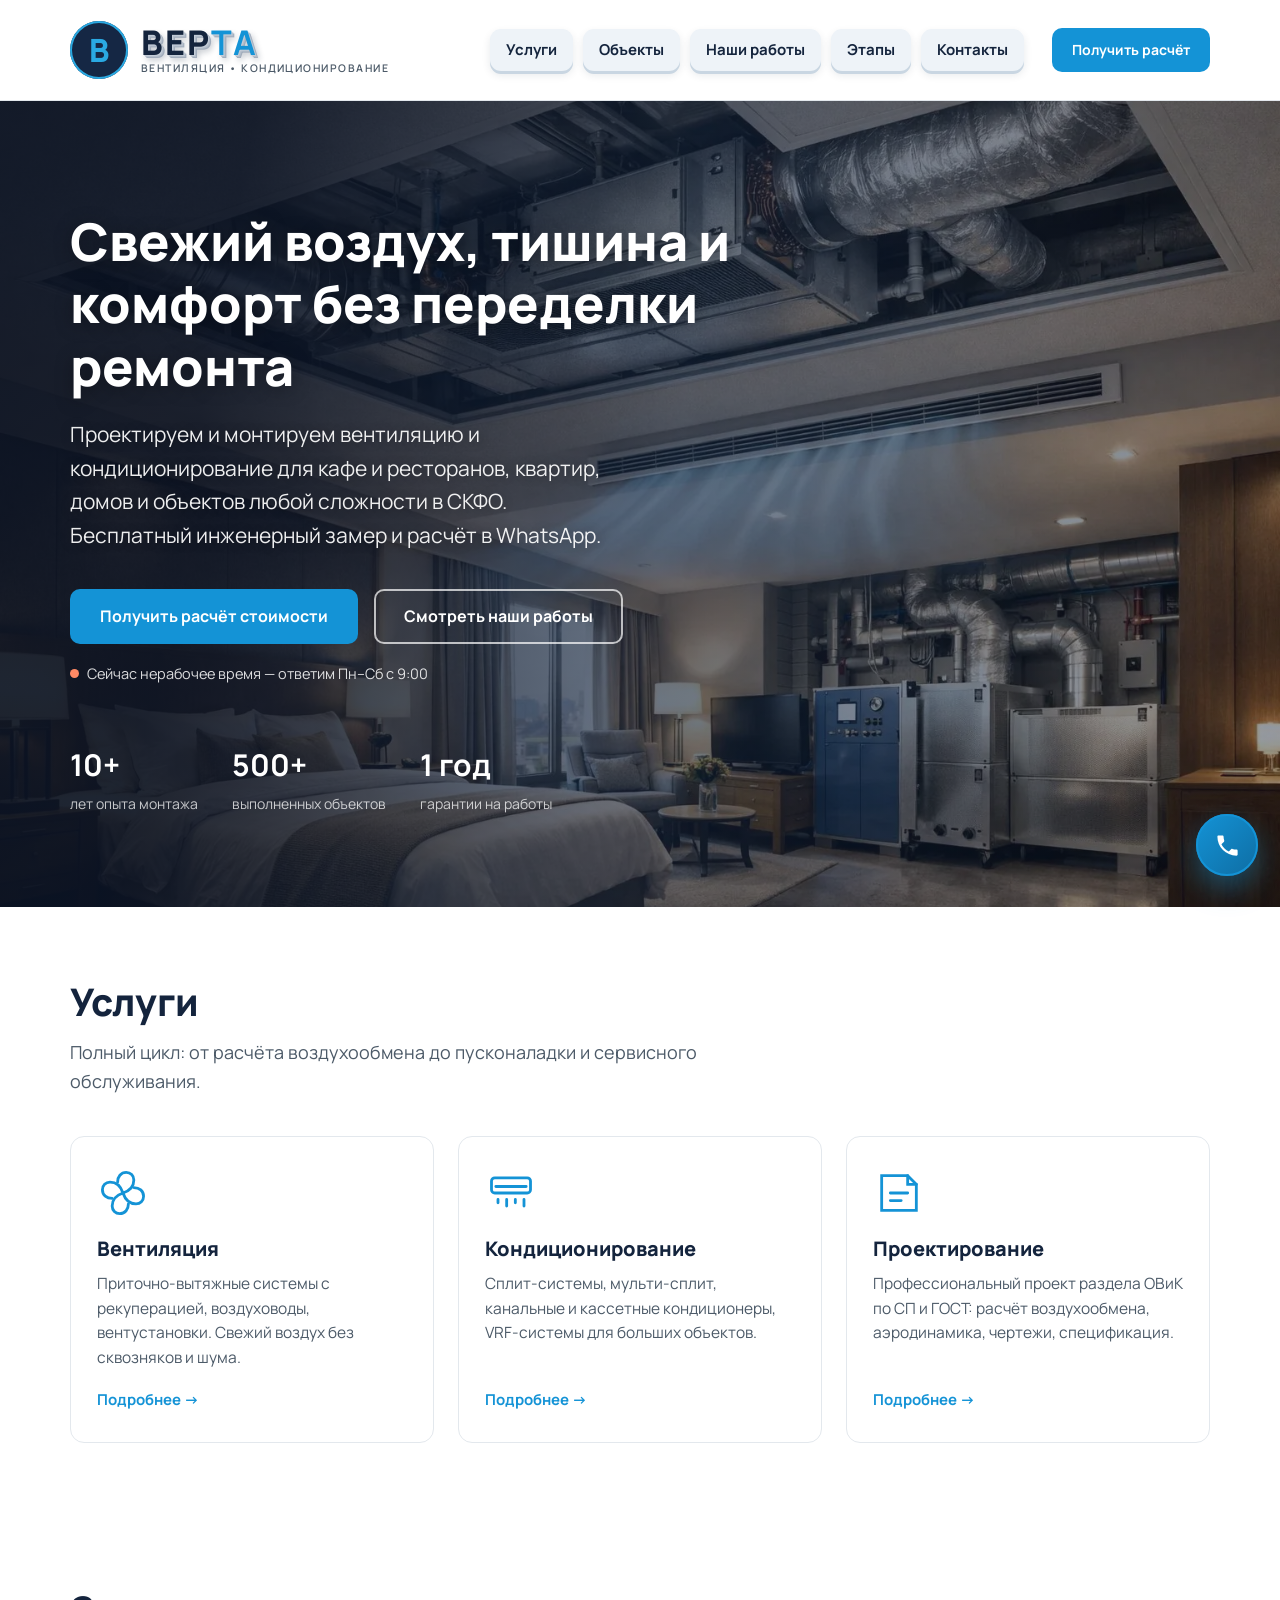
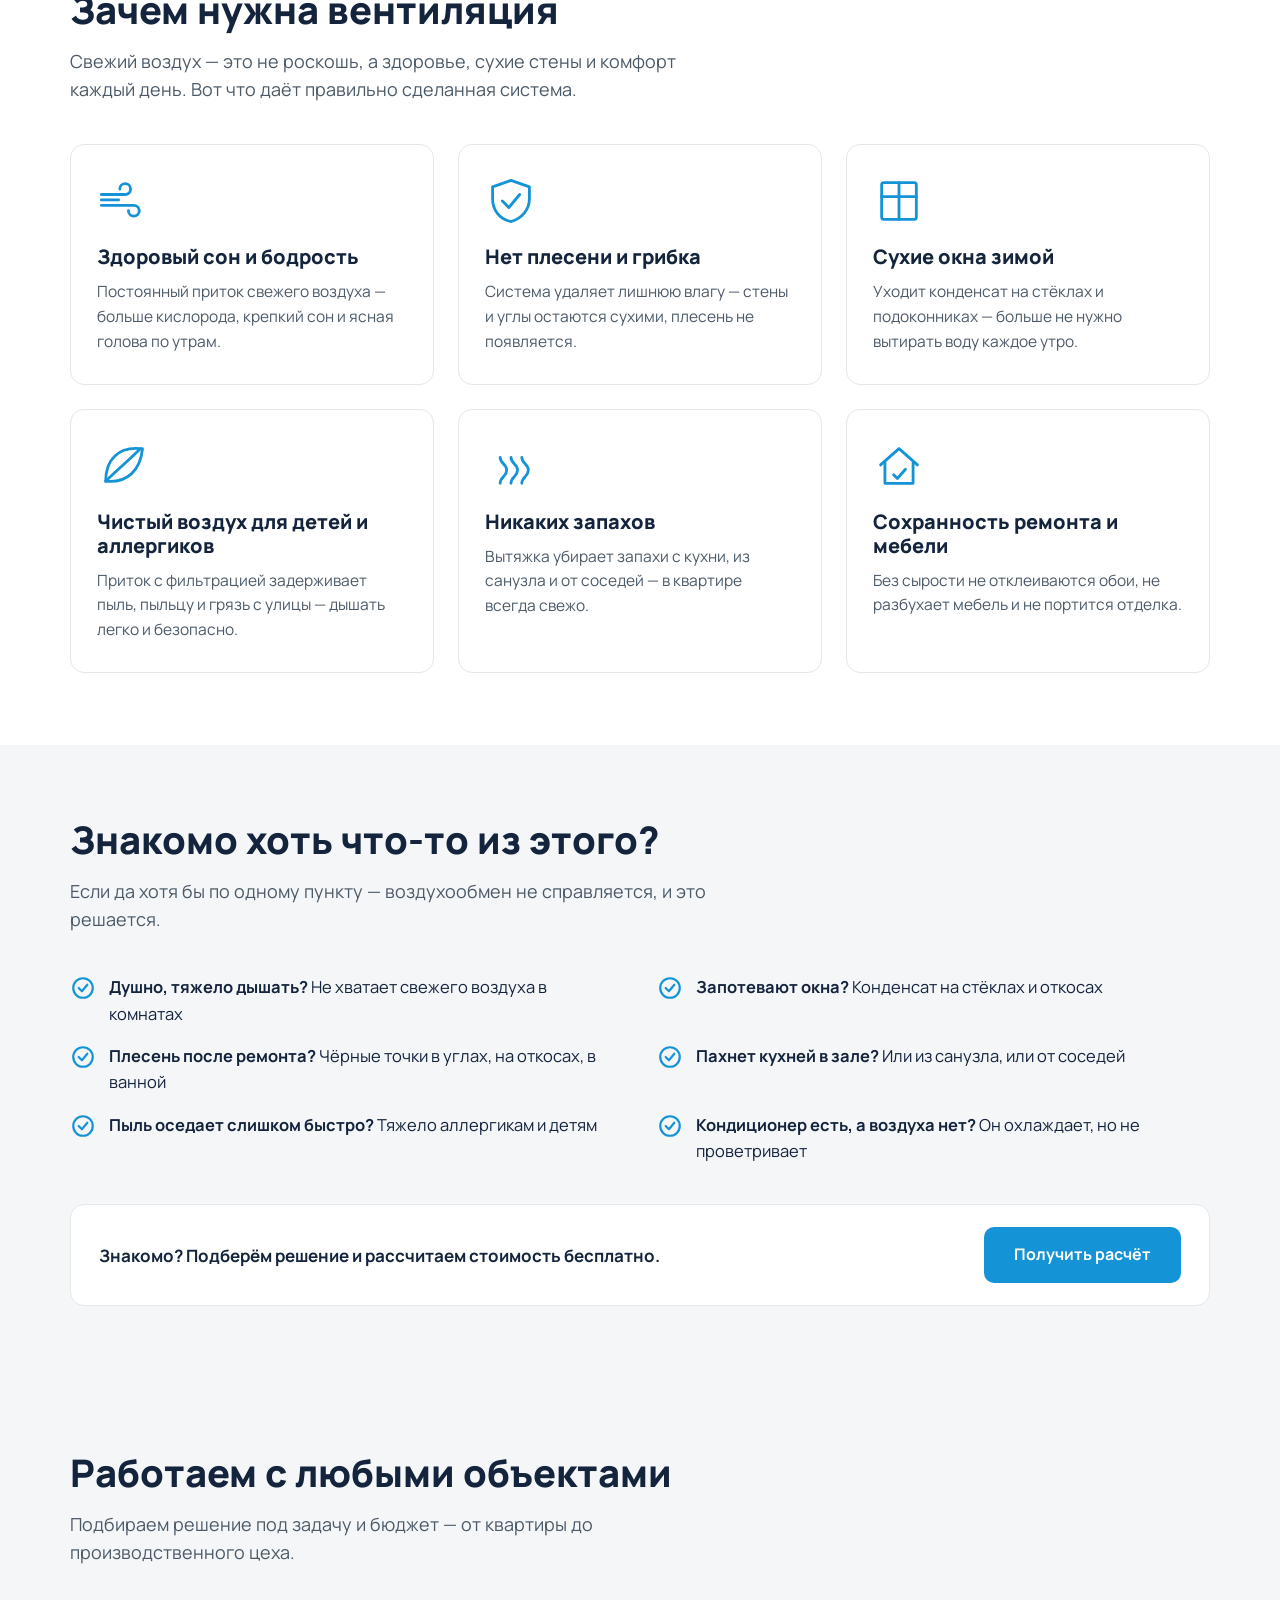
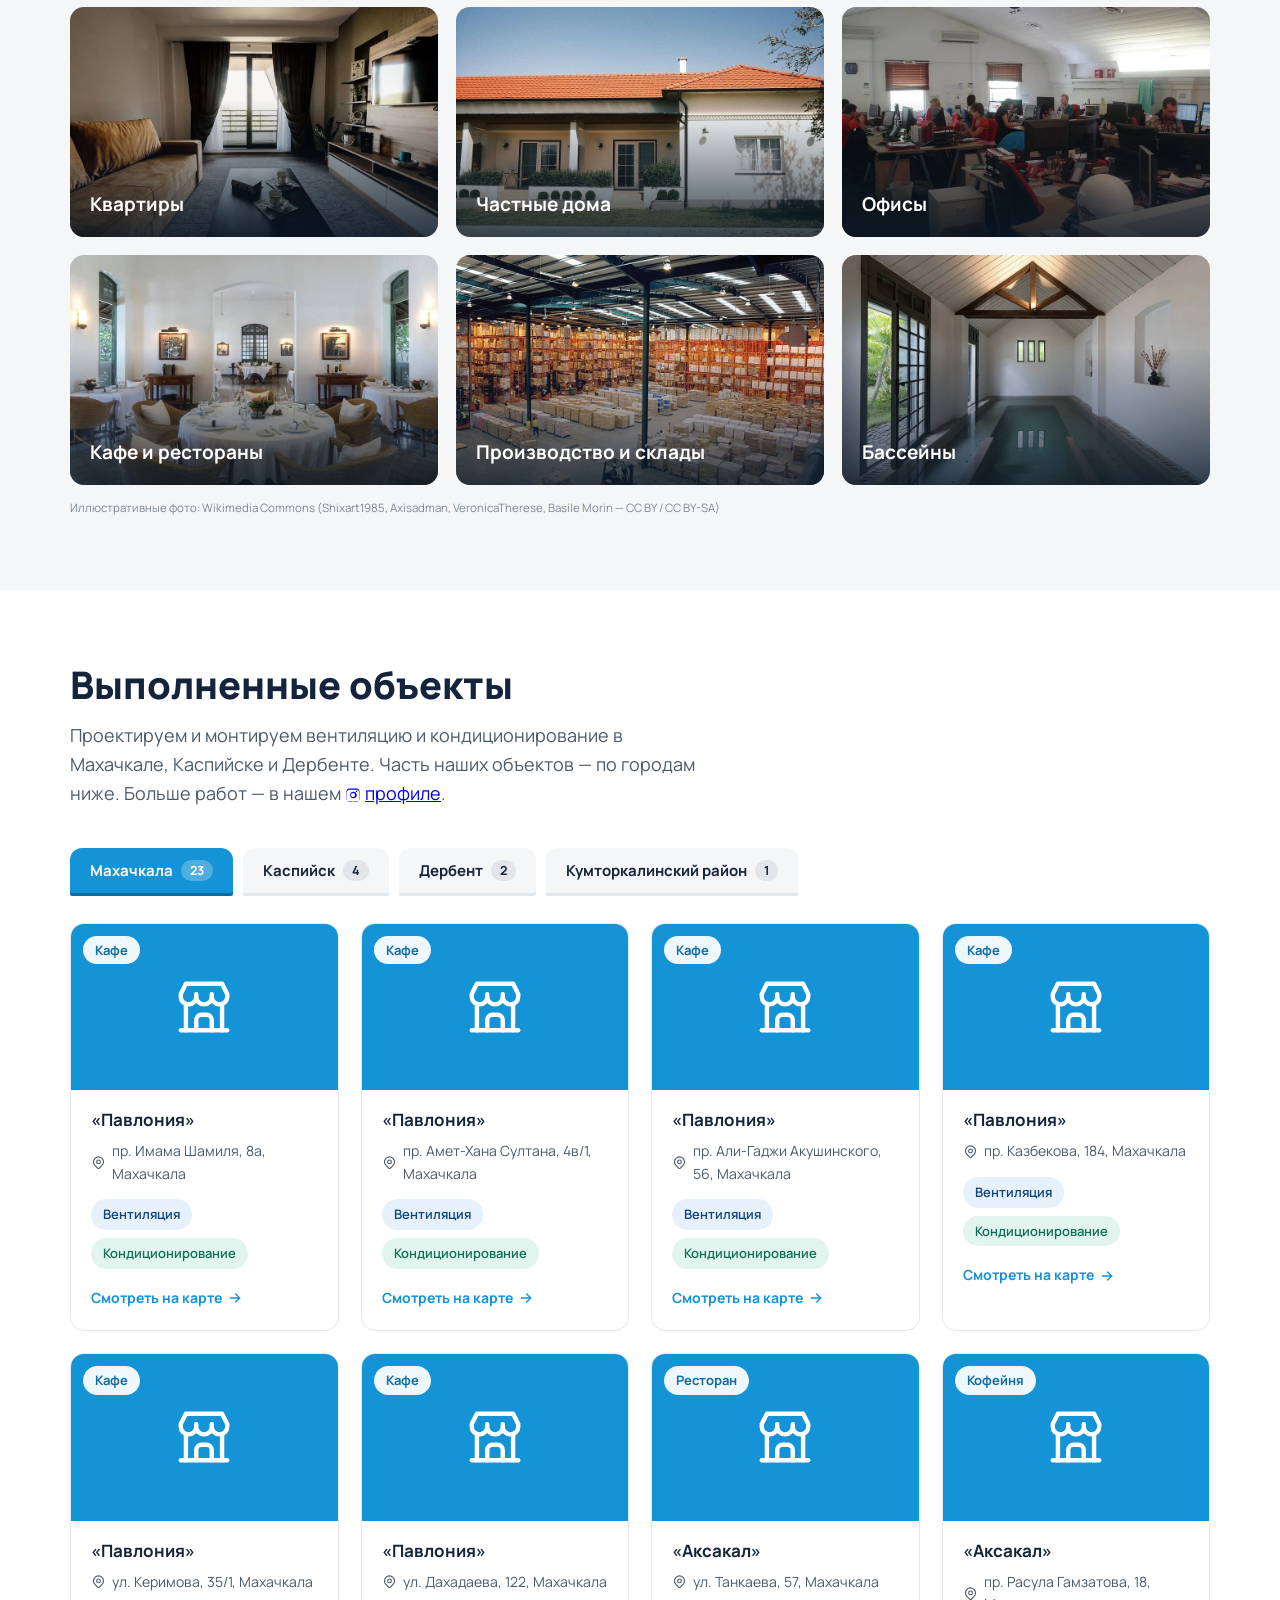
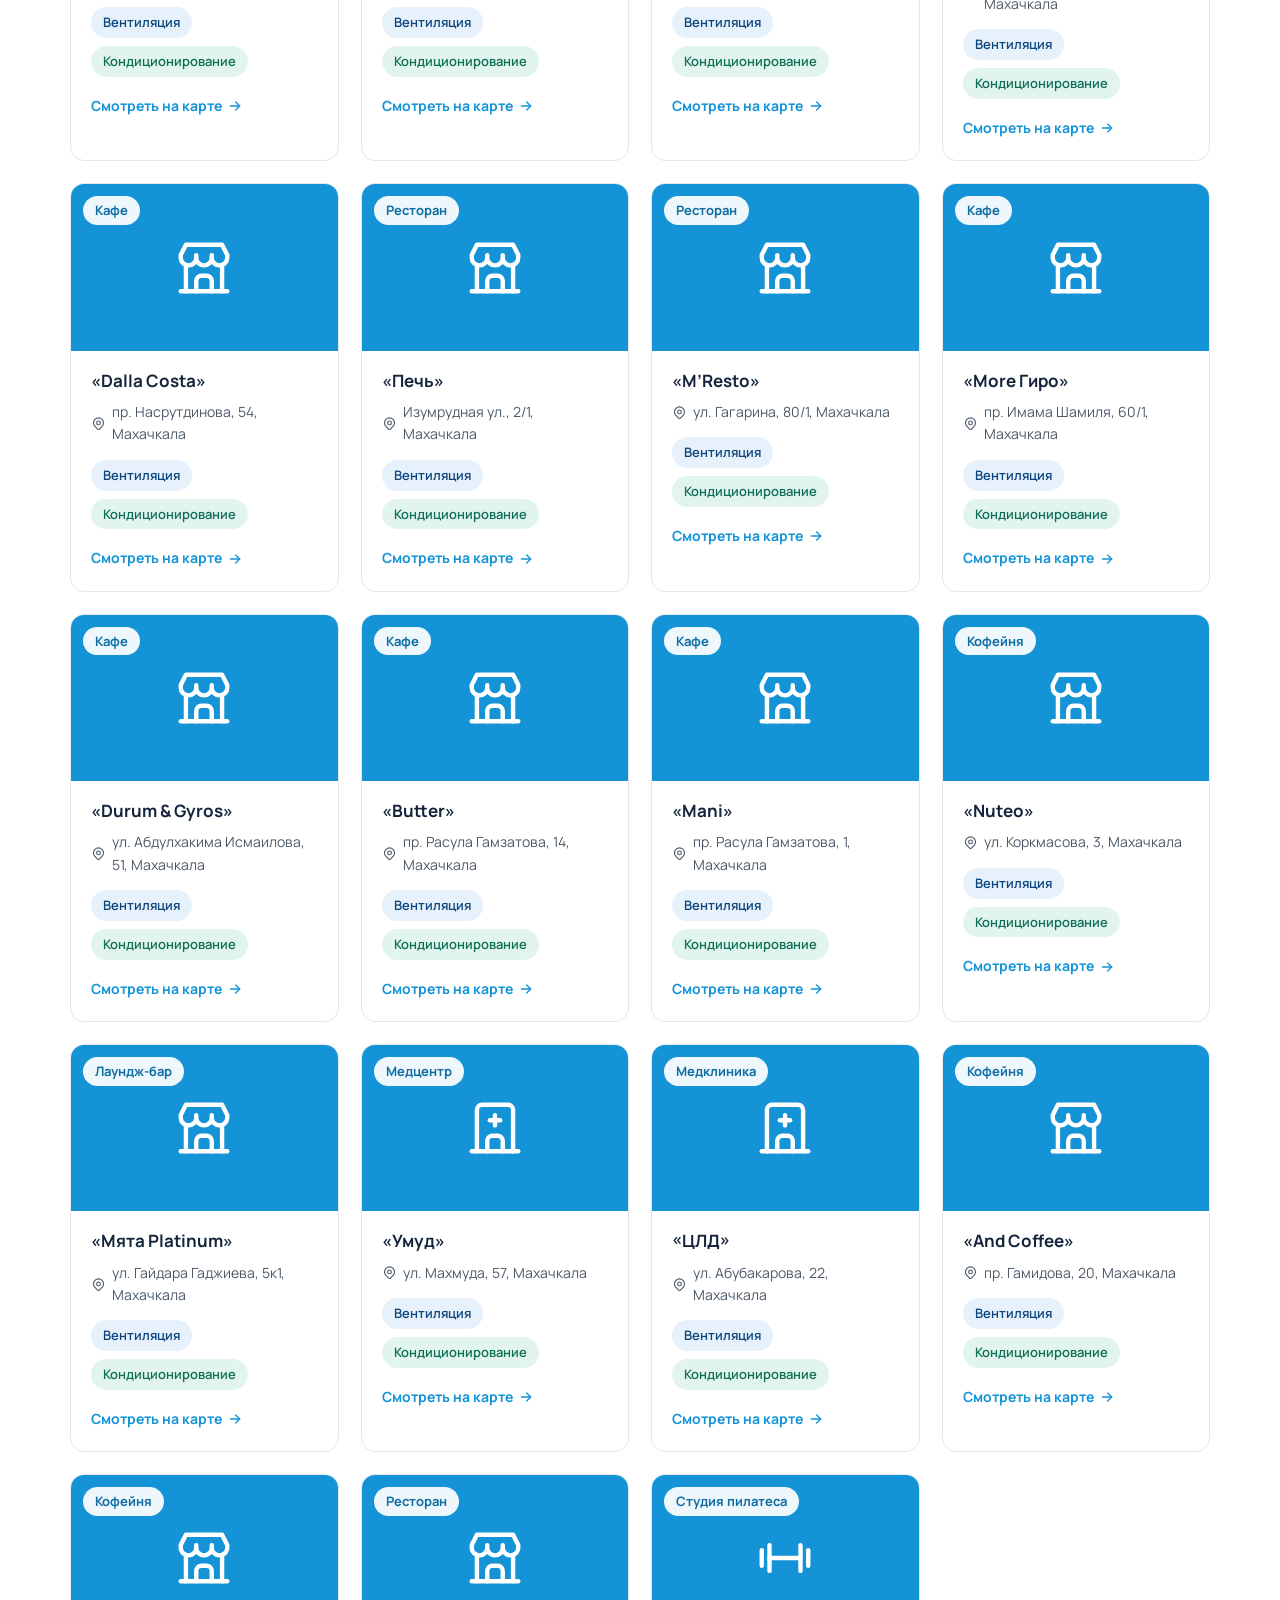
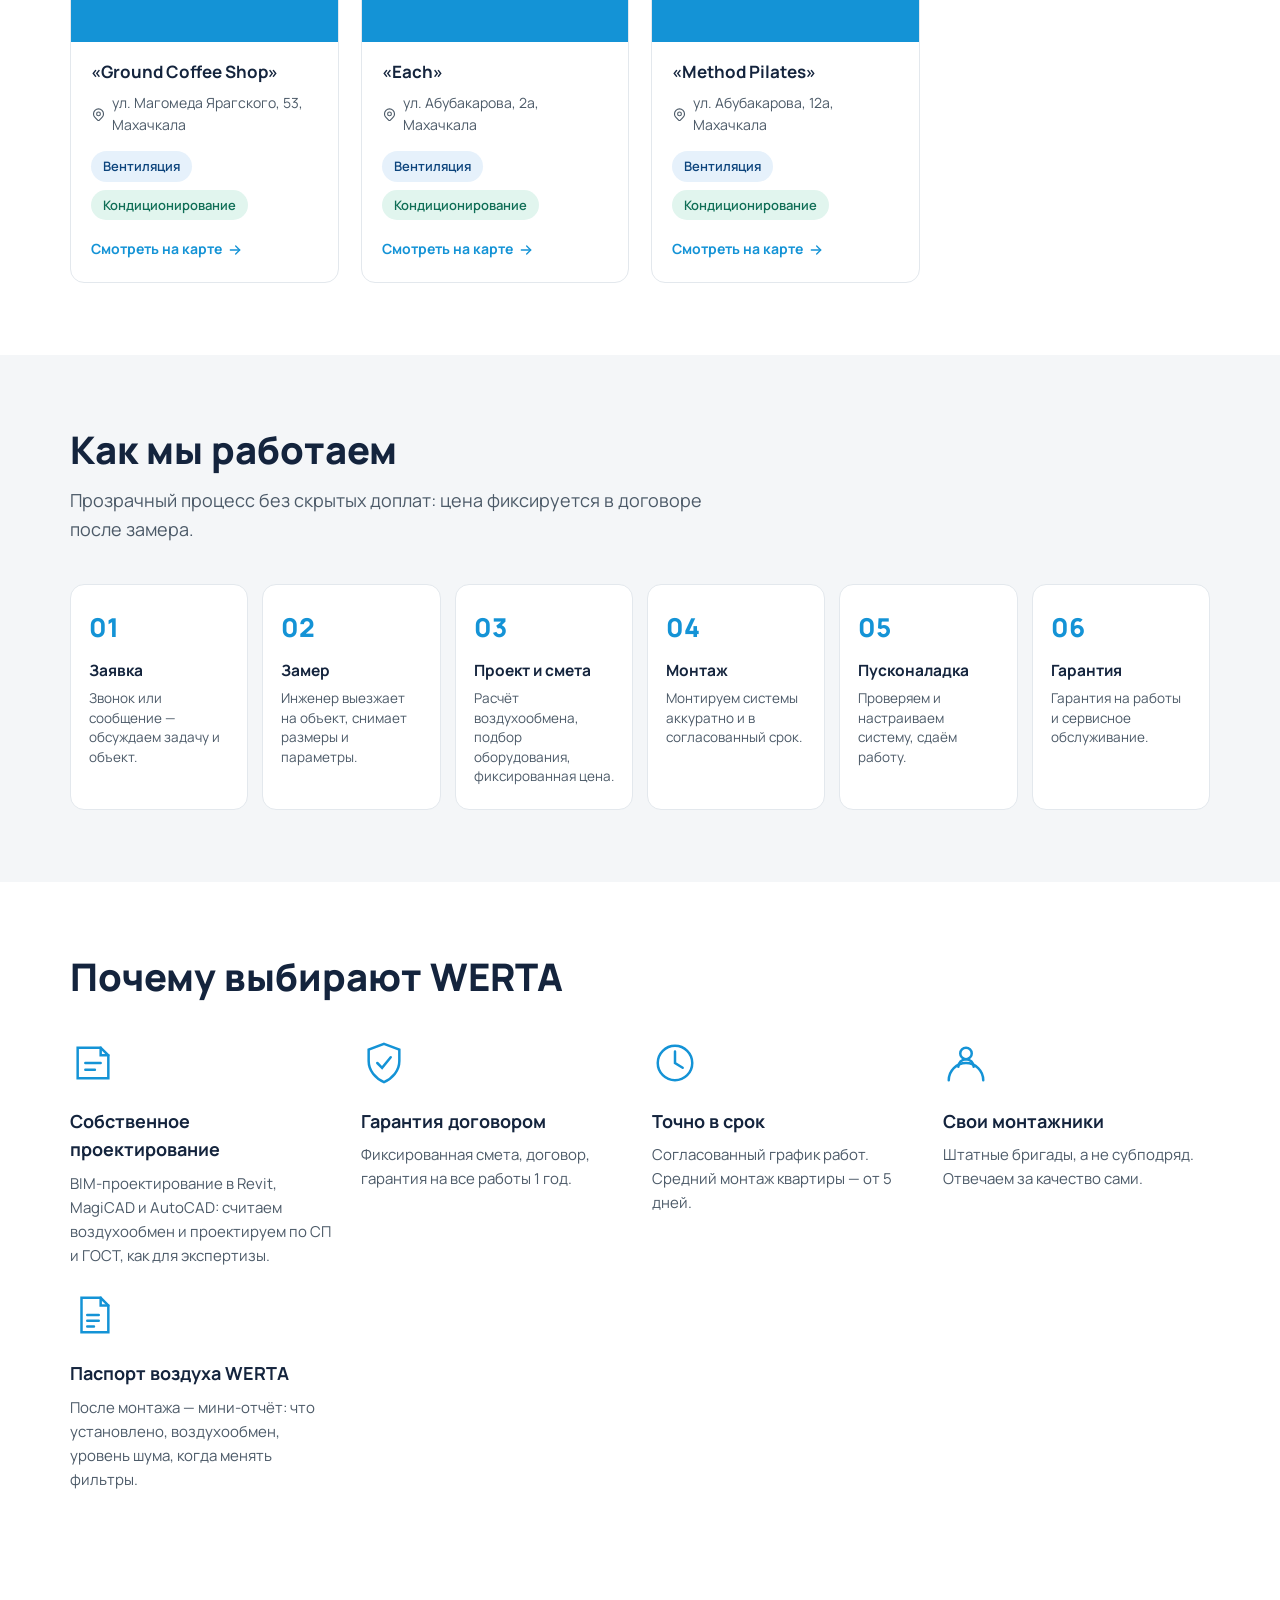
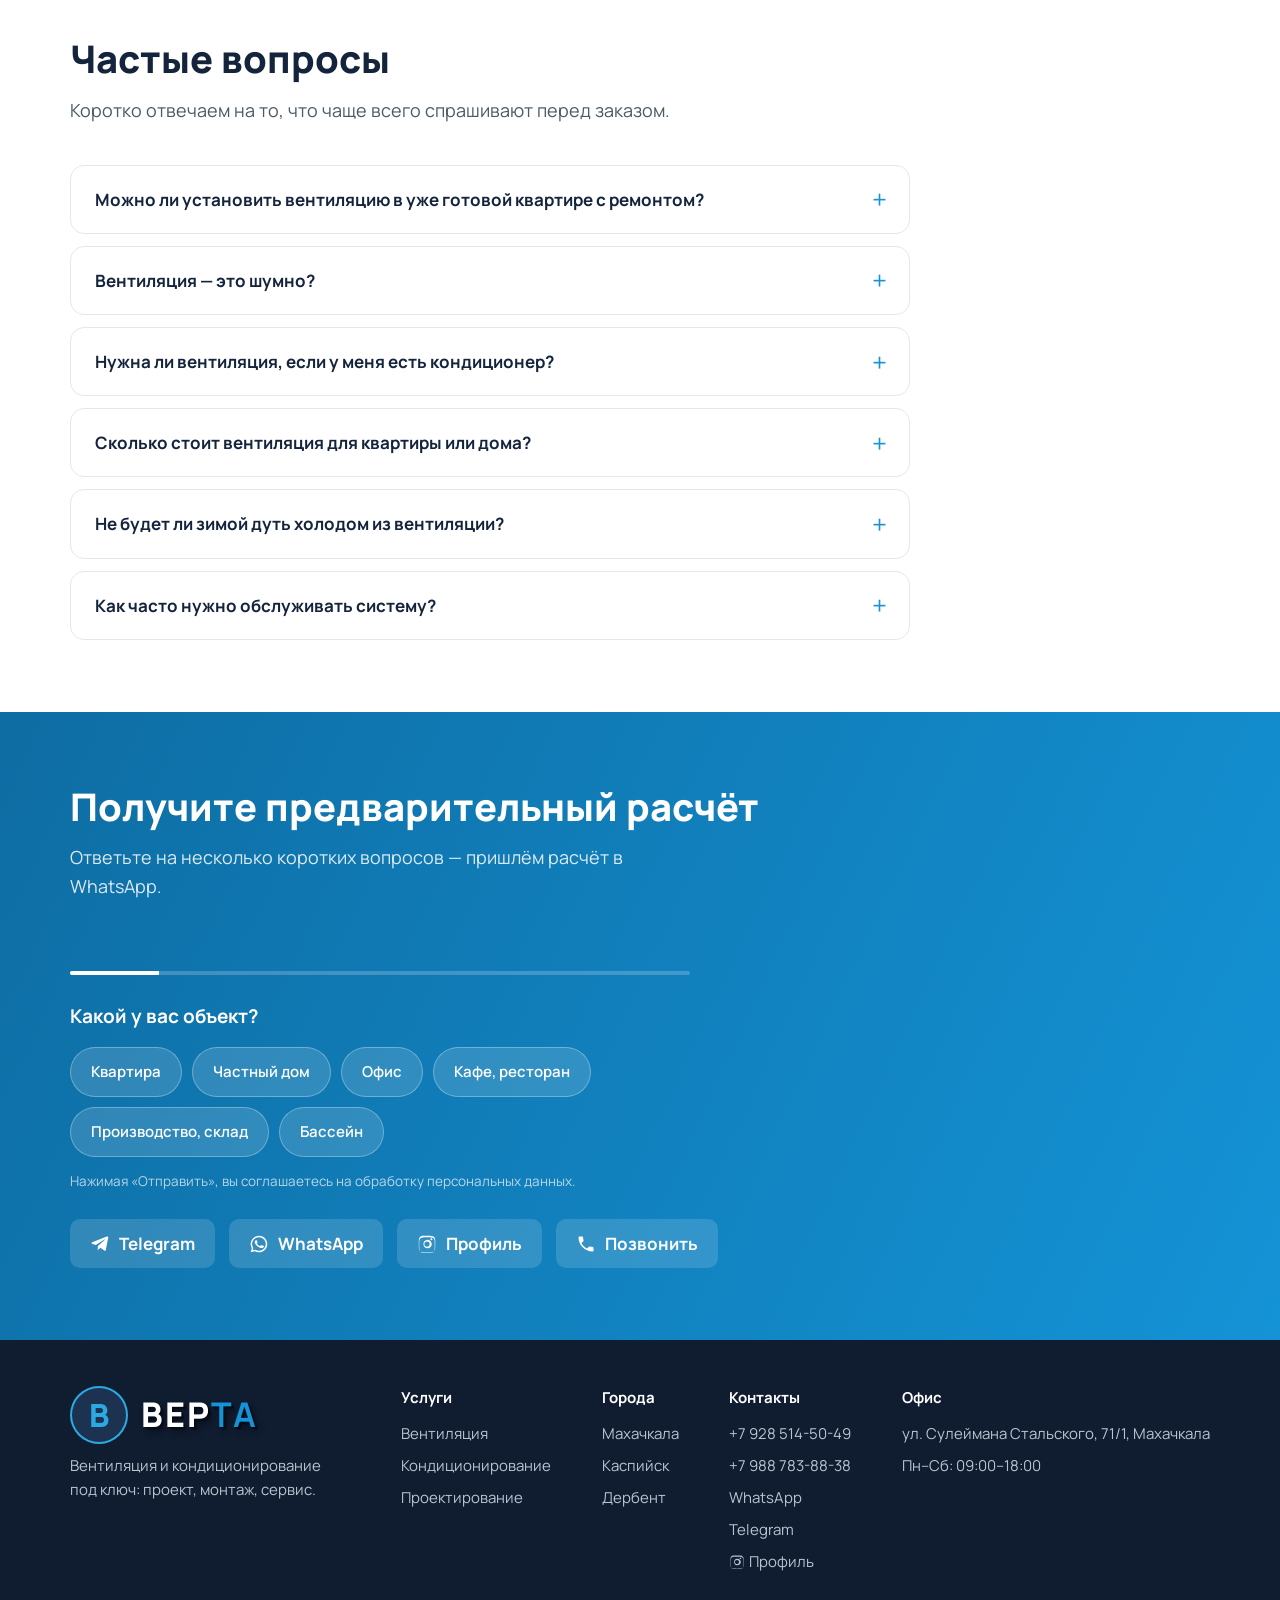
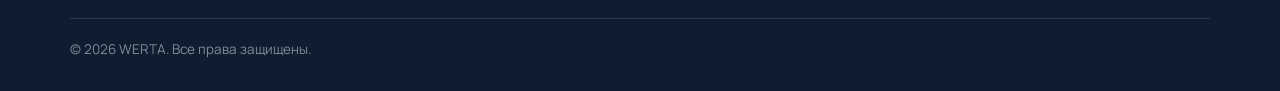
==== commit 3d5db66d: "Эмблема логотипа — CSS-бейдж «В» (кириллица) вместо картинки W Заменил <img logo.png> (латинская W-м" ====
--- a/index.html
+++ b/index.html
@@ -25,7 +25,7 @@
 <link rel="preconnect" href="https://fonts.googleapis.com">
 <link rel="preconnect" href="https://fonts.gstatic.com" crossorigin>
 <link href="https://fonts.googleapis.com/css2?family=Manrope:wght@400;600;700;800&display=swap" rel="stylesheet">
-<link rel="stylesheet" href="css/style.css?v=20260713e">
+<link rel="stylesheet" href="css/style.css?v=20260713f">
 <link rel="icon" type="image/svg+xml" href="favicon.svg">
 <link rel="canonical" href="https://werta-klimat.ru/">
 <meta property="og:type" content="website">
@@ -151,7 +151,7 @@
 
 <header class="header">
   <div class="container header__inner">
-    <a class="logo" href="index.html"><img class="logo__mark" src="img/logo.png" alt="WERTA — логотип" width="42" height="42"><span class="logo__text"><span class="logo__name">ВЕР<b>ТА</b></span><small class="logo__flip"><span class="logo__flip-in"><span class="logo__flip-f">Вентиляция • Кондиционирование</span><span class="logo__flip-f logo__flip-f--b">Проектирование • Обслуживание</span></span></small></span></a>
+    <a class="logo" href="index.html"><span class="logo__mark" aria-hidden="true">В</span><span class="logo__text"><span class="logo__name">ВЕР<b>ТА</b></span><small class="logo__flip"><span class="logo__flip-in"><span class="logo__flip-f">Вентиляция • Кондиционирование</span><span class="logo__flip-f logo__flip-f--b">Проектирование • Обслуживание</span></span></small></span></a>
     <nav class="nav" id="nav">
       <a href="#uslugi">Услуги</a>
       <a href="#obekty">Объекты</a>
@@ -781,7 +781,7 @@
   <div class="container">
     <div class="footer__grid">
       <div class="footer__col">
-        <a class="logo" href="index.html"><img class="logo__mark" src="img/logo.png" alt="WERTA — логотип" width="42" height="42"><span class="logo__text"><span class="logo__name">ВЕР<b>ТА</b></span></span></a>
+        <a class="logo" href="index.html"><span class="logo__mark" aria-hidden="true">В</span><span class="logo__text"><span class="logo__name">ВЕР<b>ТА</b></span></span></a>
         <p style="margin-top:10px; max-width:280px;">Вентиляция и кондиционирование под ключ: проект, монтаж, сервис.</p>
       </div>
       <div class="footer__col">
@@ -860,6 +860,6 @@
   </button>
 </div>
 
-<script src="js/main.js?v=20260713e"></script>
+<script src="js/main.js?v=20260713f"></script>
 </body>
 </html>
--- a/css/style.css
+++ b/css/style.css
@@ -68,7 +68,13 @@
 .header__inner { display: flex; align-items: center; gap: 28px; height: 100px; }
 .logo { display: flex; align-items: center; gap: 13px; font-size: 34px; font-weight: 800; letter-spacing: .06em; color: var(--ink); text-decoration: none; flex-shrink: 0; white-space: nowrap; }
 .logo b { color: var(--accent); }
-.logo__mark { width: 58px; height: 58px; flex-shrink: 0; border-radius: 13px; }
+.logo__mark {
+  width: 58px; height: 58px; flex-shrink: 0; border-radius: 50%;
+  display: flex; align-items: center; justify-content: center;
+  background: var(--navy); color: #2aa9e2; font-size: 32px; font-weight: 800;
+  line-height: 1; letter-spacing: 0; box-shadow: inset 0 0 0 2px #2aa9e2;
+}
+.footer .logo__mark { background: #1d3151; }
 .logo__text { line-height: 1.1; white-space: nowrap; }
 .logo small { display: block; font-size: 10.5px; font-weight: 600; letter-spacing: .14em; color: var(--ink-soft); text-transform: uppercase; }
 
@@ -429,7 +435,7 @@
   .header__contact { gap: 8px; margin-left: auto; }
   .header__phone { font-size: 14px; }
   .logo { font-size: 27px; gap: 9px; }
-  .logo__mark { width: 44px; height: 44px; }
+  .logo__mark { width: 44px; height: 44px; font-size: 25px; }
   .logo small { display: none; }
   .burger { padding: 6px; }
 }
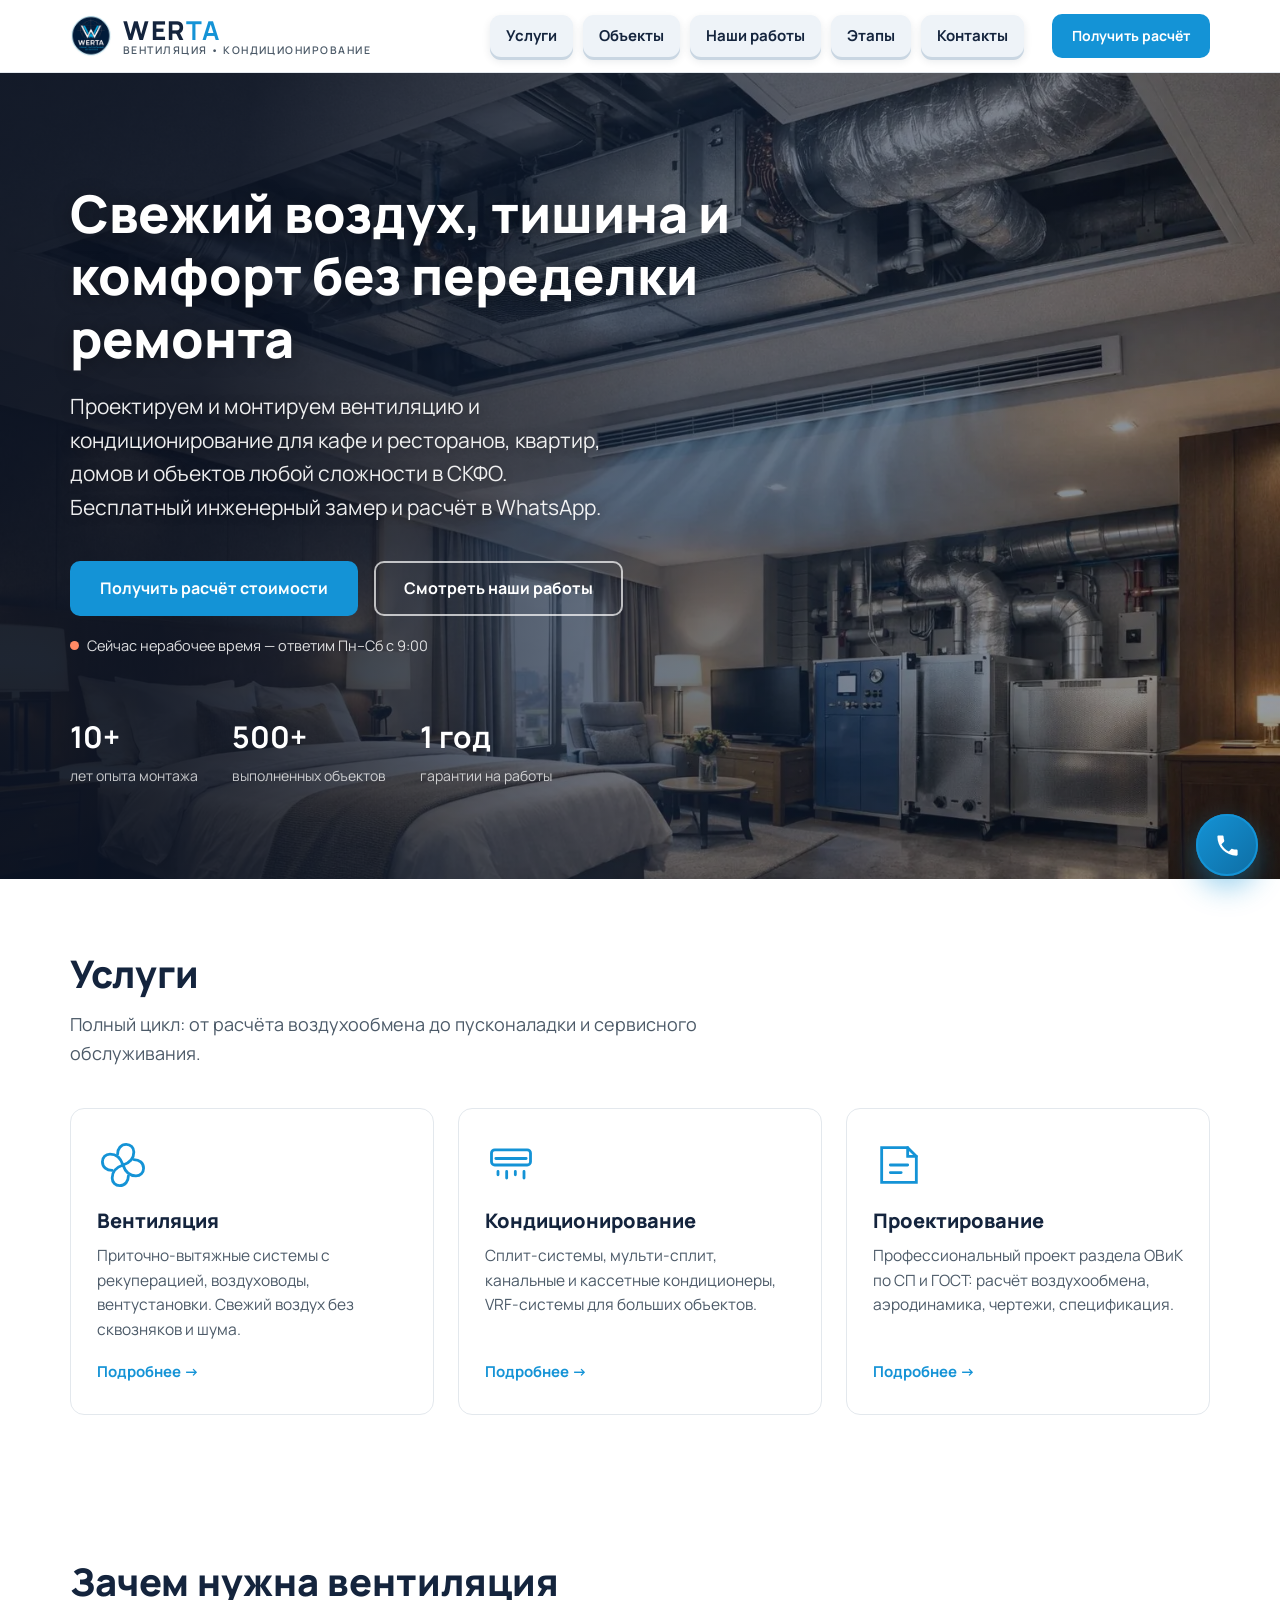
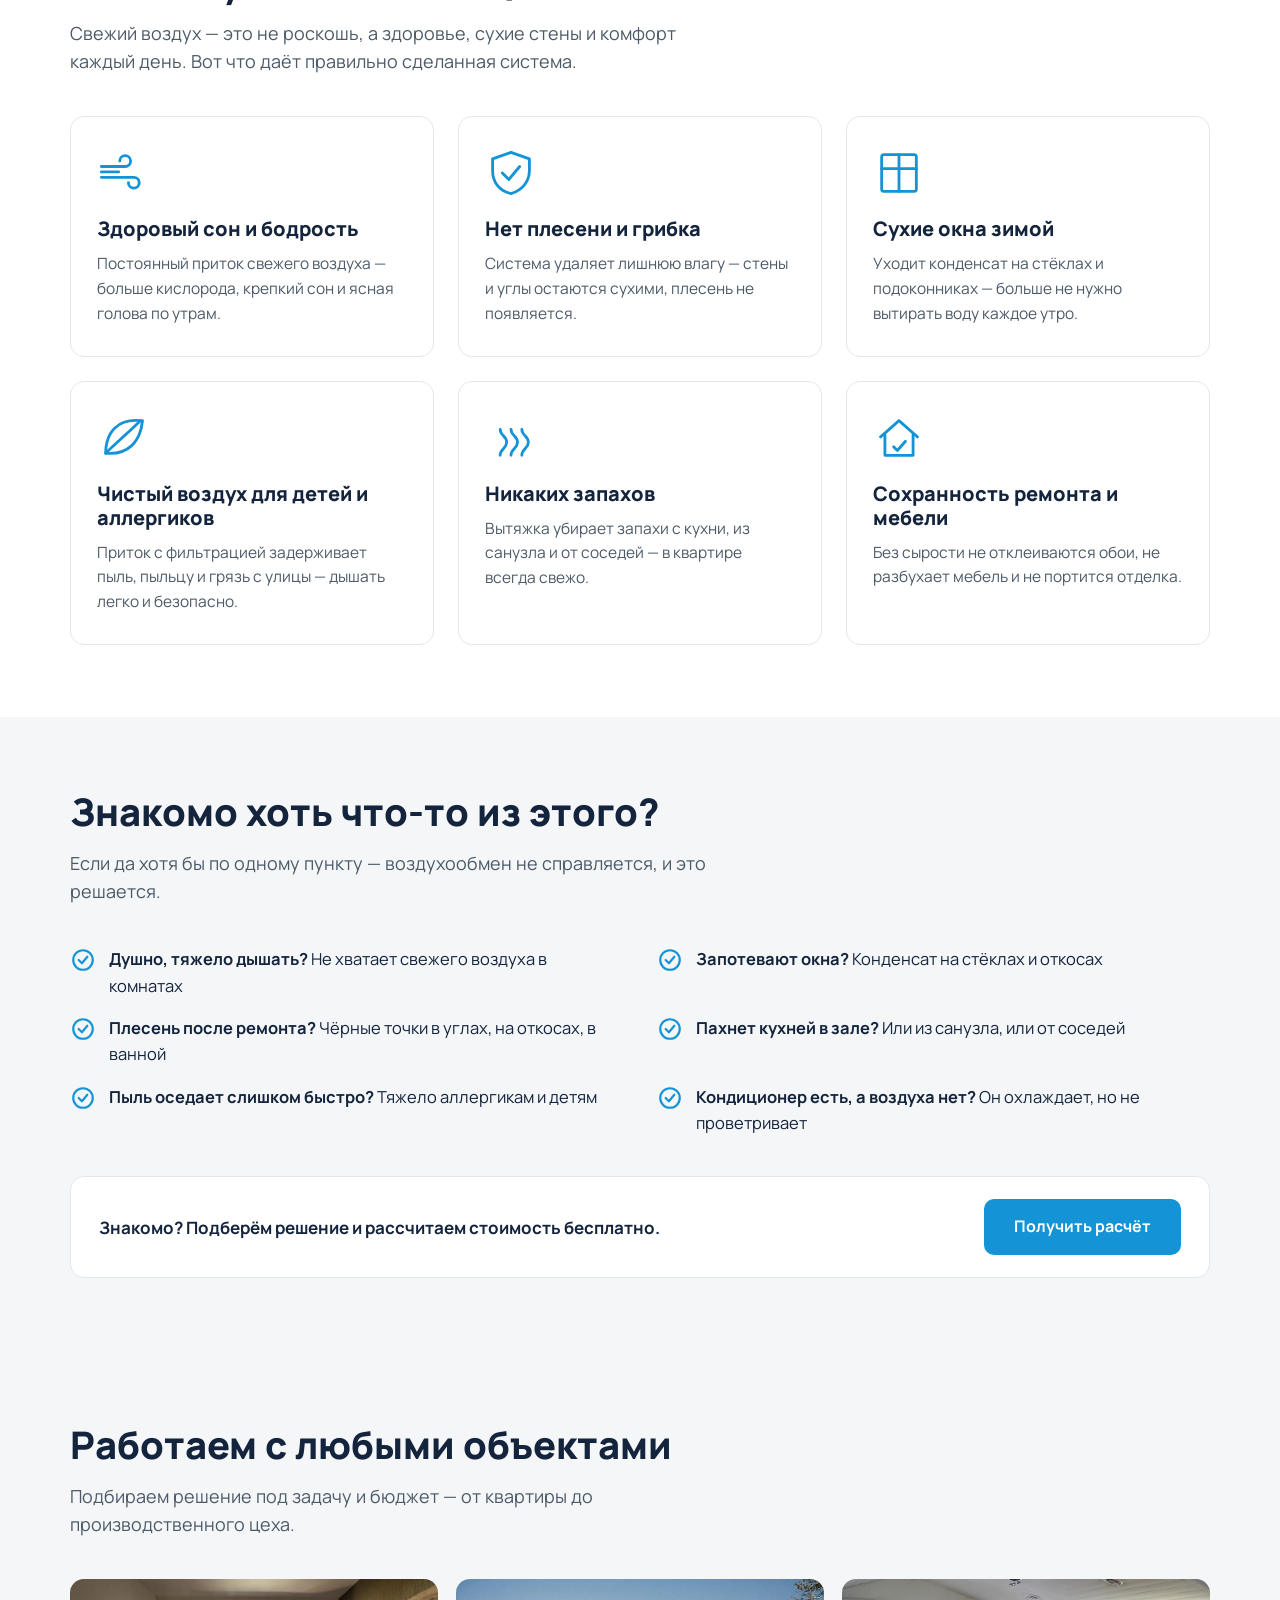
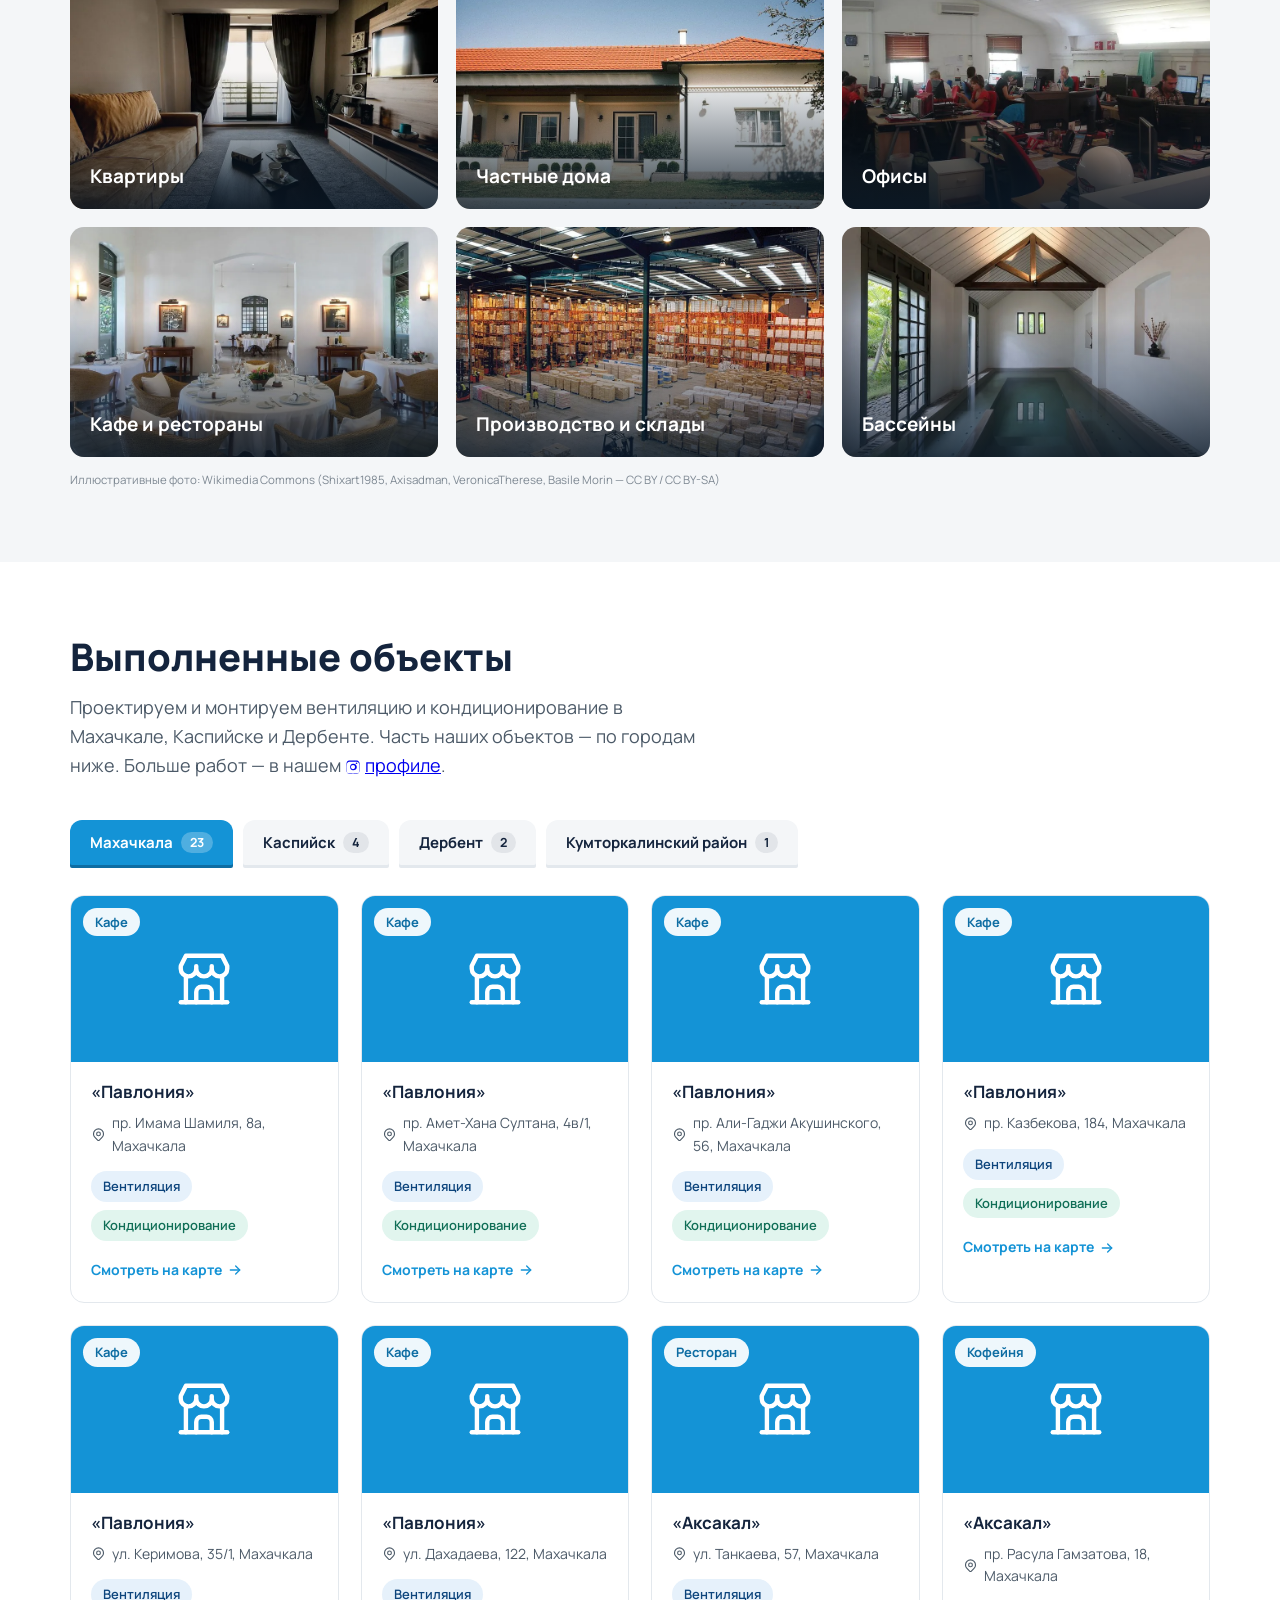
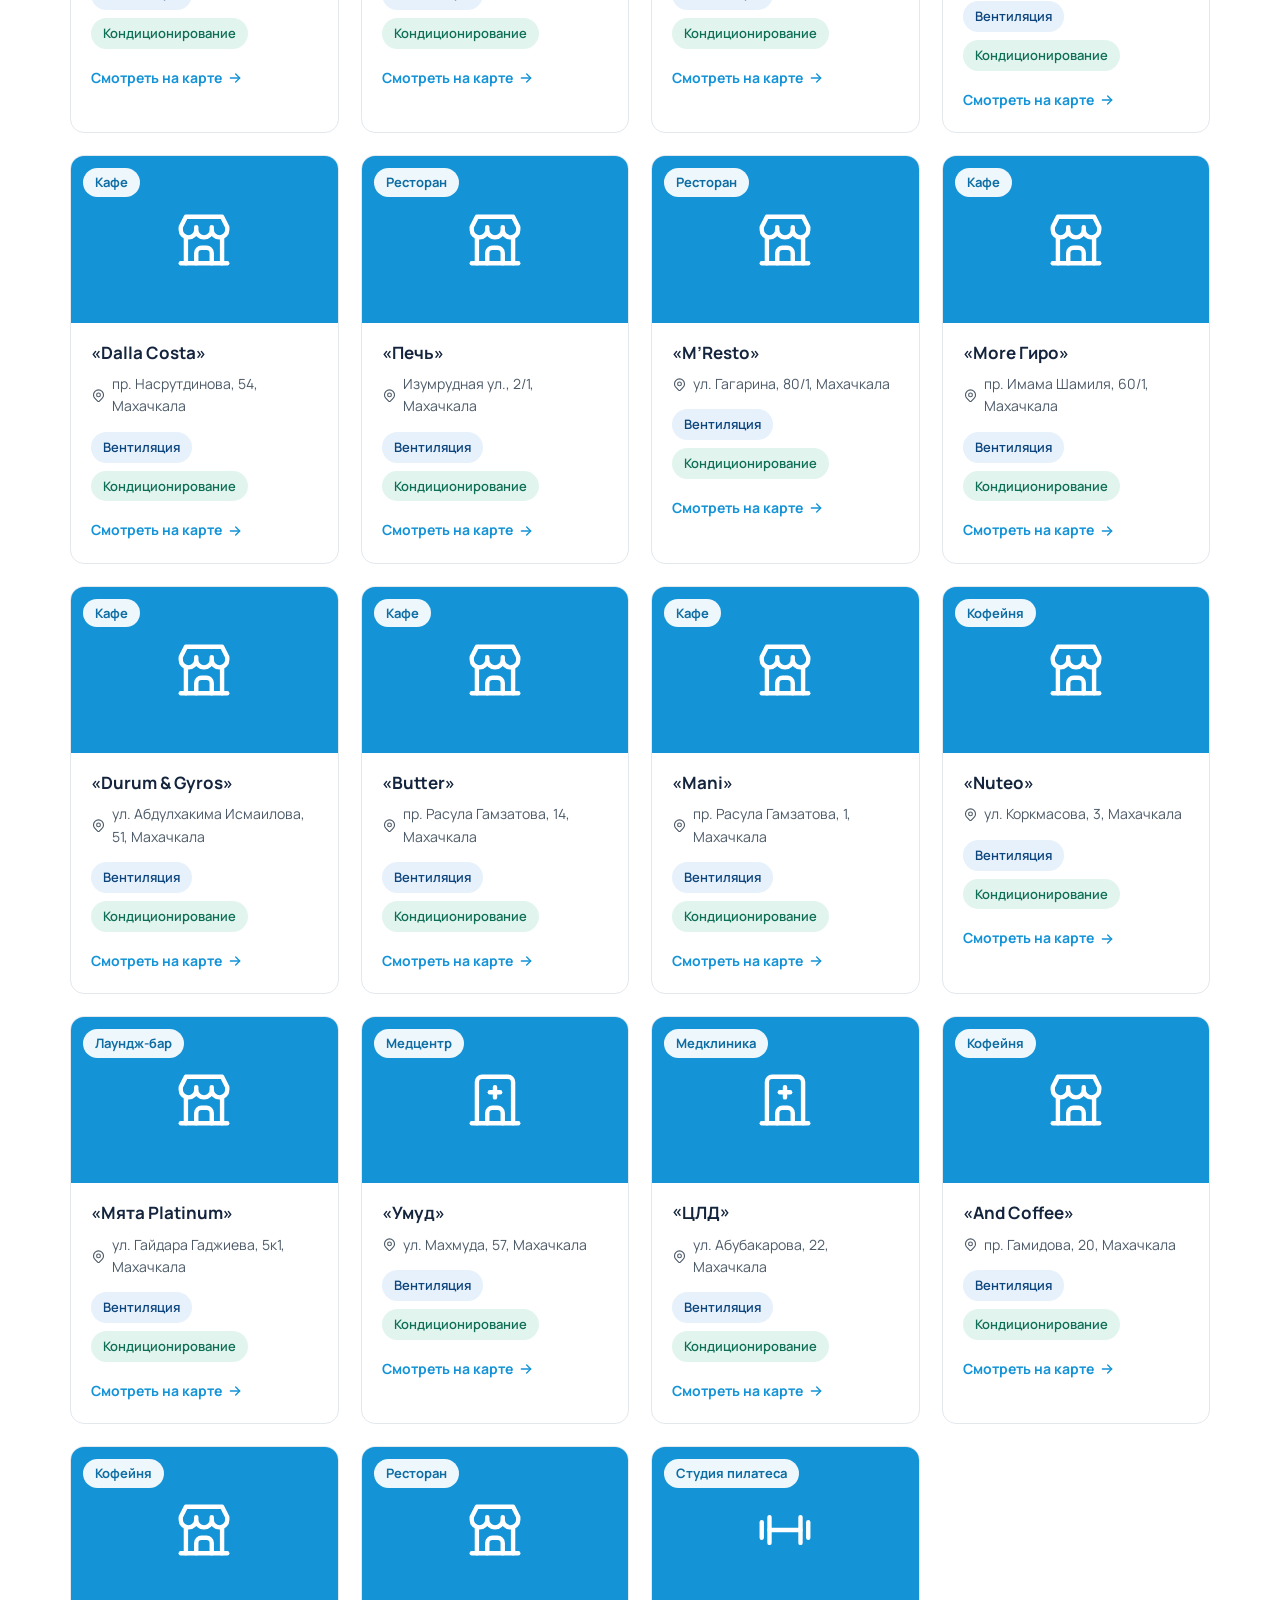
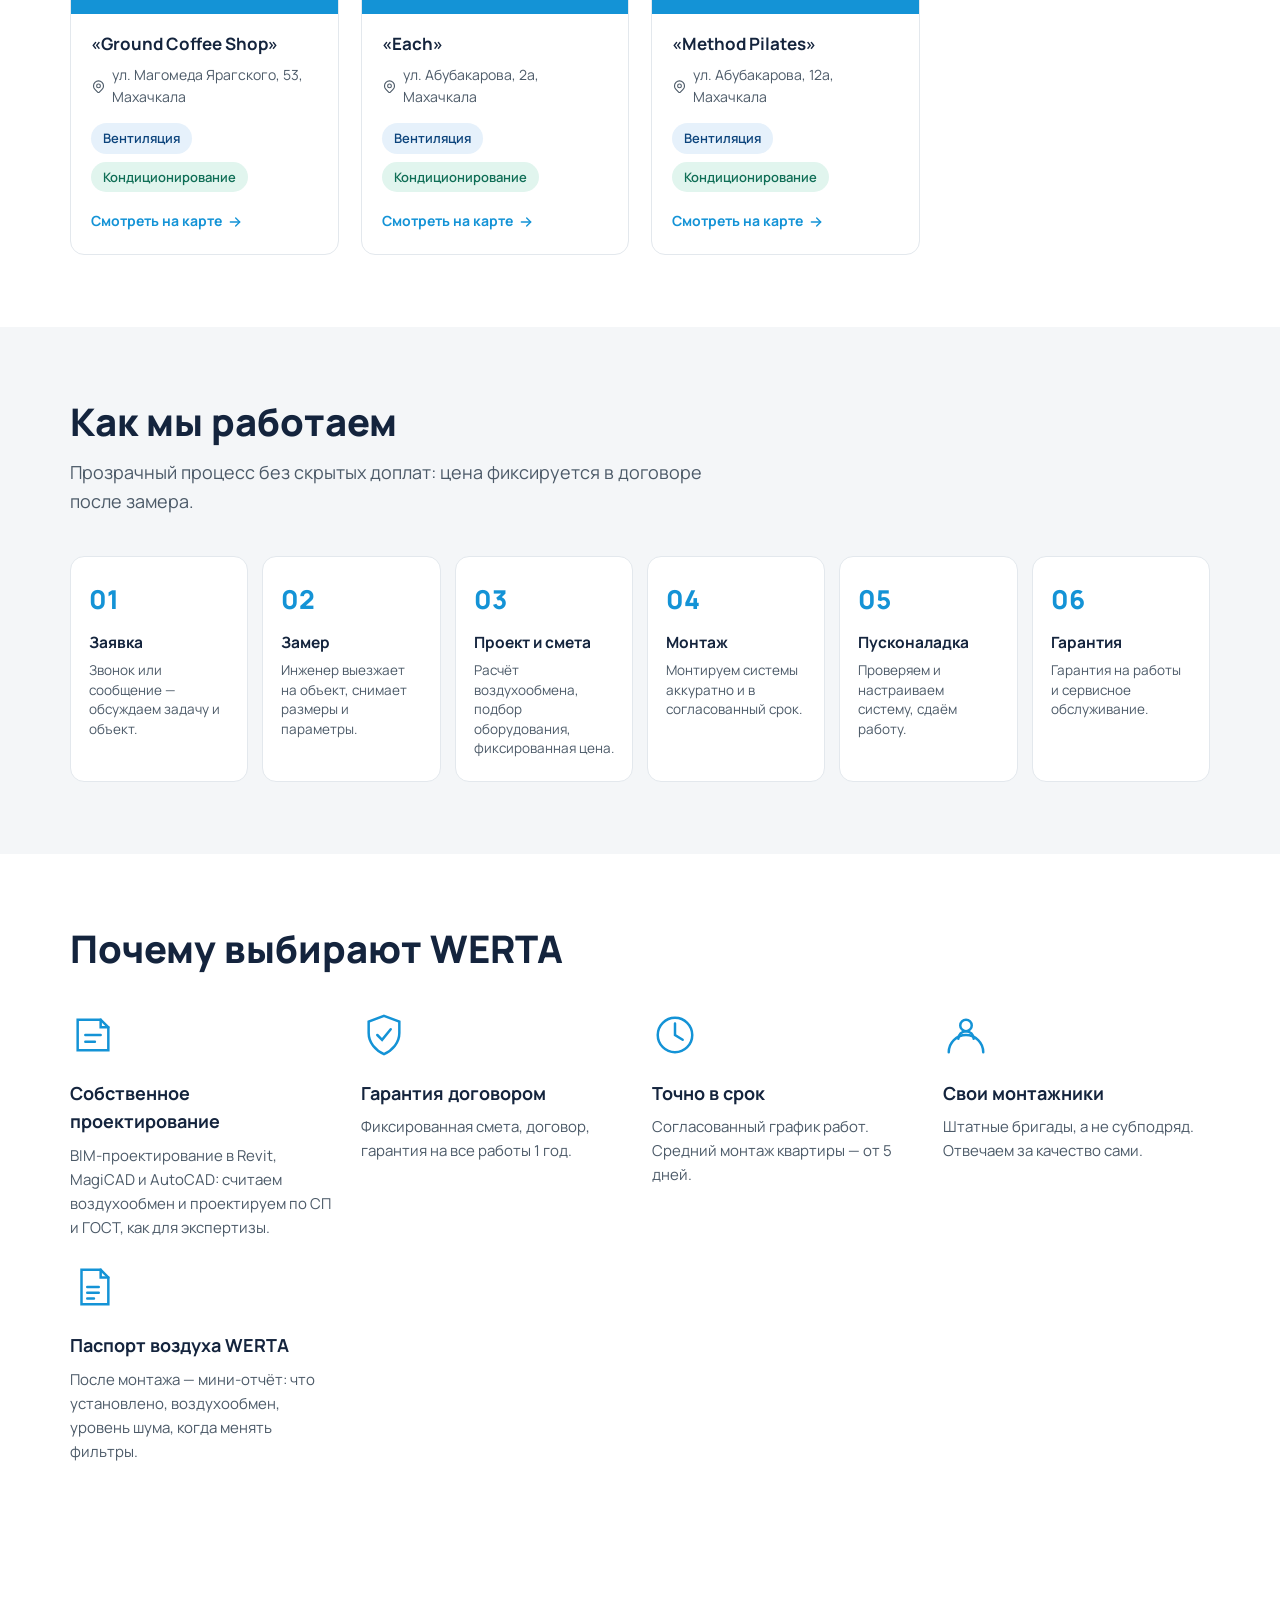
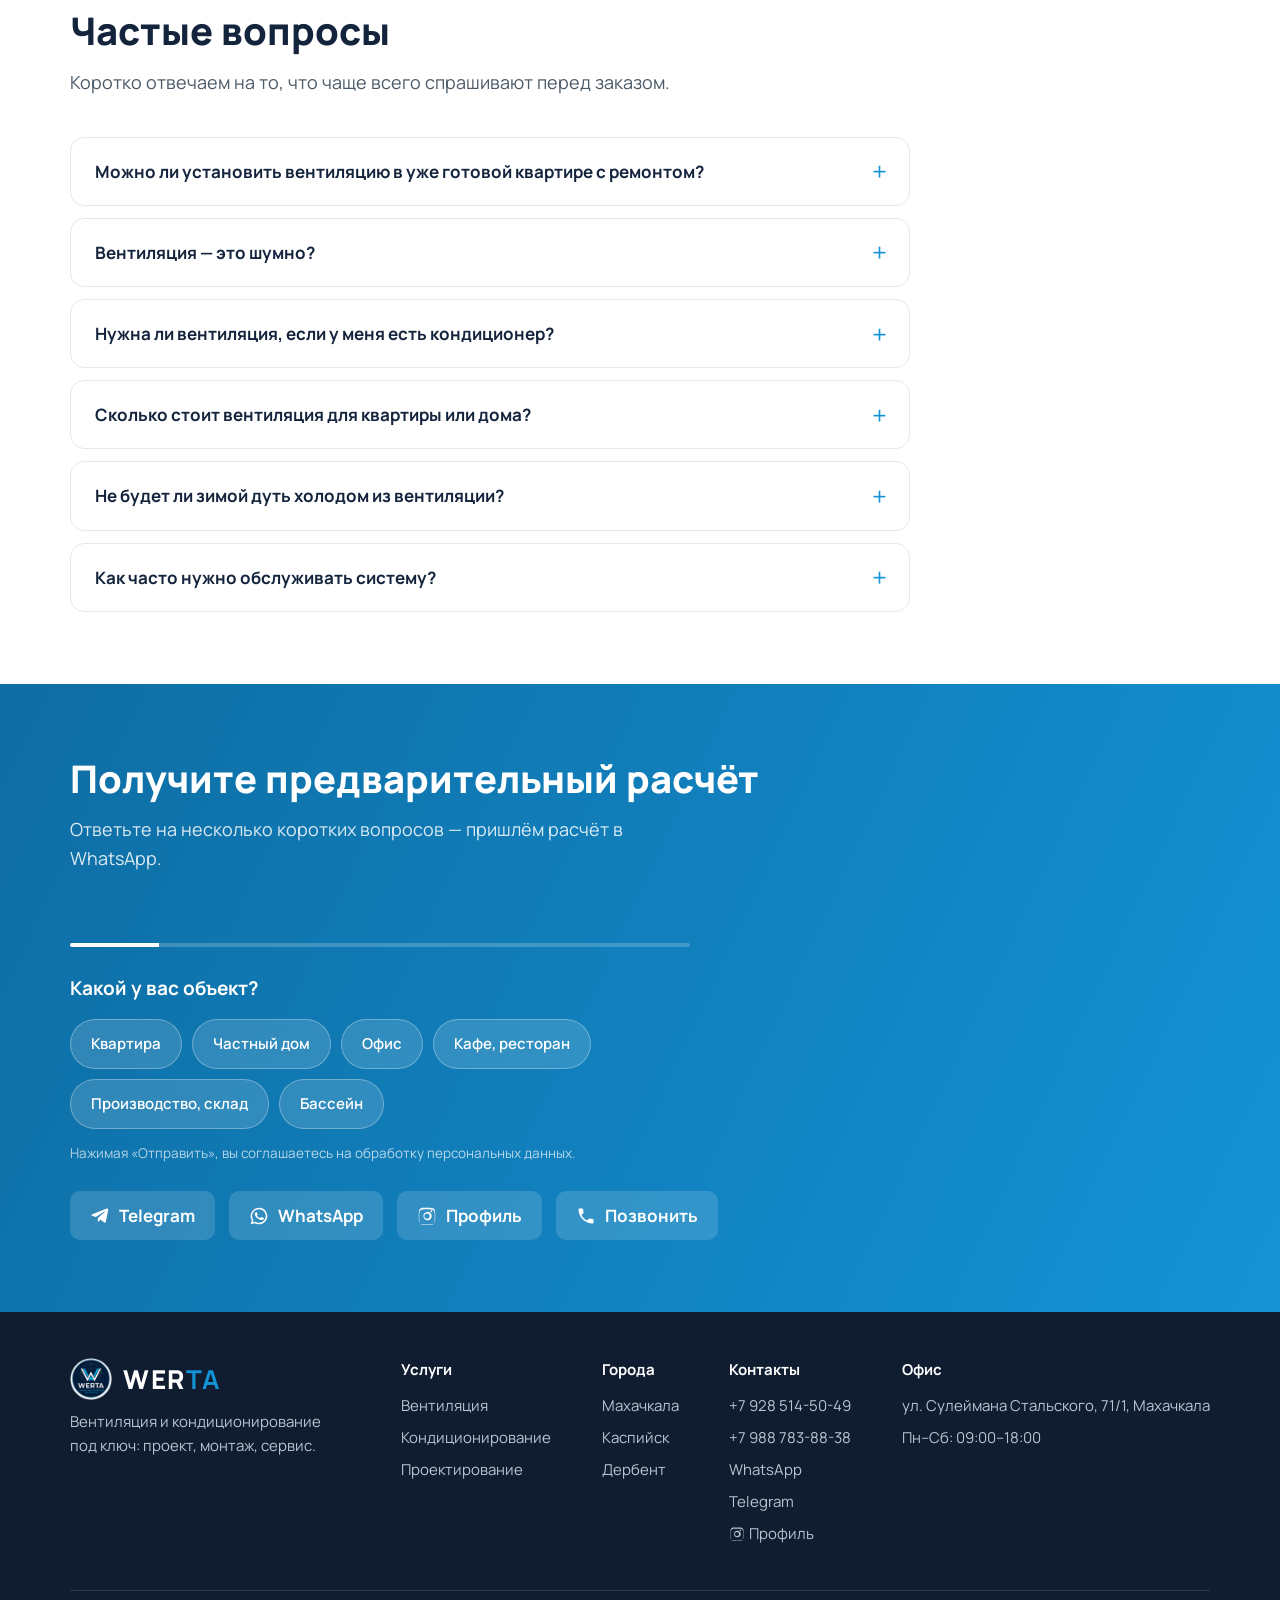
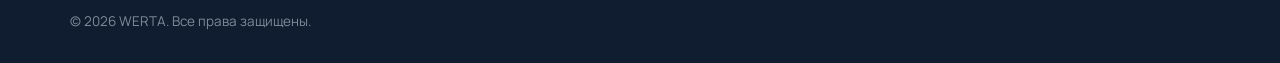
==== commit 8b8bbb6f: "Логотип возвращён к исходному виду Откат всех правок логотипа: эмблема-картинка img/logo.png + латин" ====
--- a/index.html
+++ b/index.html
@@ -25,7 +25,7 @@
 <link rel="preconnect" href="https://fonts.googleapis.com">
 <link rel="preconnect" href="https://fonts.gstatic.com" crossorigin>
 <link href="https://fonts.googleapis.com/css2?family=Manrope:wght@400;600;700;800&display=swap" rel="stylesheet">
-<link rel="stylesheet" href="css/style.css?v=20260713f">
+<link rel="stylesheet" href="css/style.css?v=20260713g">
 <link rel="icon" type="image/svg+xml" href="favicon.svg">
 <link rel="canonical" href="https://werta-klimat.ru/">
 <meta property="og:type" content="website">
@@ -151,7 +151,7 @@
 
 <header class="header">
   <div class="container header__inner">
-    <a class="logo" href="index.html"><span class="logo__mark" aria-hidden="true">В</span><span class="logo__text"><span class="logo__name">ВЕР<b>ТА</b></span><small class="logo__flip"><span class="logo__flip-in"><span class="logo__flip-f">Вентиляция • Кондиционирование</span><span class="logo__flip-f logo__flip-f--b">Проектирование • Обслуживание</span></span></small></span></a>
+    <a class="logo" href="index.html"><img class="logo__mark" src="img/logo.png" alt="WERTA — логотип" width="42" height="42"><span class="logo__text">WER<b>TA</b><small>Вентиляция • Кондиционирование</small></span></a>
     <nav class="nav" id="nav">
       <a href="#uslugi">Услуги</a>
       <a href="#obekty">Объекты</a>
@@ -781,7 +781,7 @@
   <div class="container">
     <div class="footer__grid">
       <div class="footer__col">
-        <a class="logo" href="index.html"><span class="logo__mark" aria-hidden="true">В</span><span class="logo__text"><span class="logo__name">ВЕР<b>ТА</b></span></span></a>
+        <a class="logo" href="index.html"><img class="logo__mark" src="img/logo.png" alt="WERTA — логотип" width="42" height="42"><span class="logo__text">WER<b>TA</b></span></a>
         <p style="margin-top:10px; max-width:280px;">Вентиляция и кондиционирование под ключ: проект, монтаж, сервис.</p>
       </div>
       <div class="footer__col">
@@ -860,6 +860,6 @@
   </button>
 </div>
 
-<script src="js/main.js?v=20260713f"></script>
+<script src="js/main.js?v=20260713g"></script>
 </body>
 </html>
--- a/css/style.css
+++ b/css/style.css
@@ -65,66 +65,12 @@
   backdrop-filter: blur(8px);
   border-bottom: 1px solid var(--line);
 }
-.header__inner { display: flex; align-items: center; gap: 28px; height: 100px; }
-.logo { display: flex; align-items: center; gap: 13px; font-size: 34px; font-weight: 800; letter-spacing: .06em; color: var(--ink); text-decoration: none; flex-shrink: 0; white-space: nowrap; }
+.header__inner { display: flex; align-items: center; gap: 28px; height: 72px; }
+.logo { display: flex; align-items: center; gap: 11px; font-size: 26px; font-weight: 800; letter-spacing: .06em; color: var(--ink); text-decoration: none; flex-shrink: 0; white-space: nowrap; }
 .logo b { color: var(--accent); }
-.logo__mark {
-  width: 58px; height: 58px; flex-shrink: 0; border-radius: 50%;
-  display: flex; align-items: center; justify-content: center;
-  background: var(--navy); color: #2aa9e2; font-size: 32px; font-weight: 800;
-  line-height: 1; letter-spacing: 0; box-shadow: inset 0 0 0 2px #2aa9e2;
-}
-.footer .logo__mark { background: #1d3151; }
+.logo__mark { width: 42px; height: 42px; flex-shrink: 0; border-radius: 10px; }
 .logo__text { line-height: 1.1; white-space: nowrap; }
 .logo small { display: block; font-size: 10.5px; font-weight: 600; letter-spacing: .14em; color: var(--ink-soft); text-transform: uppercase; }
-
-/* Объёмное 3D-название WERTA с плавным «покачиванием» */
-.logo__name {
-  display: inline-block; transform-style: preserve-3d; backface-visibility: hidden;
-  transform-origin: 50% 50%; will-change: transform;
-  text-shadow:
-    1px 1px 0 #c4cdd8,
-    2px 2px 0 #b3bdca,
-    3px 3px 0 #a2adbc,
-    4px 5px 6px rgba(20, 36, 61, .30);
-  animation: logoSway 4.5s ease-in-out infinite;
-}
-.logo:hover .logo__name { animation-play-state: paused; transform: perspective(460px) rotateY(0deg) rotateX(0deg) translateZ(6px); }
-@keyframes logoSway {
-  0%, 100% { transform: perspective(460px) rotateY(-15deg) rotateX(7deg); }
-  50%      { transform: perspective(460px) rotateY(15deg) rotateX(-4deg); }
-}
-/* В подвале — тёмный фон, поэтому тень названия делаем «в глубину» тёмной */
-.footer .logo__name {
-  text-shadow:
-    1px 1px 0 rgba(3, 10, 22, .6),
-    2px 2px 0 rgba(3, 10, 22, .5),
-    3px 3px 0 rgba(3, 10, 22, .4),
-    4px 5px 7px rgba(0, 0, 0, .45);
-}
-
-/* Строка услуг под названием «переворачивается» в 3D (десктоп; на мобильных .logo small скрыт) */
-.logo__flip { perspective: 340px; height: 15px; }
-.logo__flip-in {
-  position: relative; display: block; height: 100%;
-  transform-style: preserve-3d; will-change: transform;
-  animation: logoFlip 5.5s ease-in-out infinite;
-}
-.logo__flip-f {
-  position: absolute; left: 0; top: 0; width: 100%; height: 100%;
-  display: flex; align-items: center; white-space: nowrap; backface-visibility: hidden;
-}
-.logo__flip-f--b { transform: rotateX(180deg); }
-@keyframes logoFlip {
-  0%, 44%  { transform: rotateX(0deg); }
-  54%, 94% { transform: rotateX(180deg); }
-  100%     { transform: rotateX(360deg); }
-}
-
-@media (prefers-reduced-motion: reduce) {
-  .logo__name { animation: none; transform: none; }
-  .logo__flip-in { animation: none; transform: none; }
-}
 .nav { display: flex; gap: 10px; margin-left: auto; flex-wrap: nowrap; }
 .nav a {
   color: var(--ink); text-decoration: none; font-weight: 700; font-size: 15px;
@@ -412,10 +358,9 @@
 @media (max-width: 960px) {
   .grid--3, .grid--4, .works, .objects, .features { grid-template-columns: repeat(2, 1fr); }
   .steps { grid-template-columns: repeat(3, 1fr); }
-  .header__inner { height: 86px; }
   .nav { display: none; }
   .nav.open {
-    display: flex; position: absolute; top: 86px; left: 0; right: 0;
+    display: flex; position: absolute; top: 72px; left: 0; right: 0;
     flex-direction: column; background: #fff; padding: 20px;
     border-bottom: 1px solid var(--line); box-shadow: var(--shadow);
   }
@@ -434,8 +379,8 @@
   .header__inner { gap: 10px; }
   .header__contact { gap: 8px; margin-left: auto; }
   .header__phone { font-size: 14px; }
-  .logo { font-size: 27px; gap: 9px; }
-  .logo__mark { width: 44px; height: 44px; font-size: 25px; }
+  .logo { font-size: 22px; gap: 8px; }
+  .logo__mark { width: 34px; height: 34px; }
   .logo small { display: none; }
   .burger { padding: 6px; }
 }
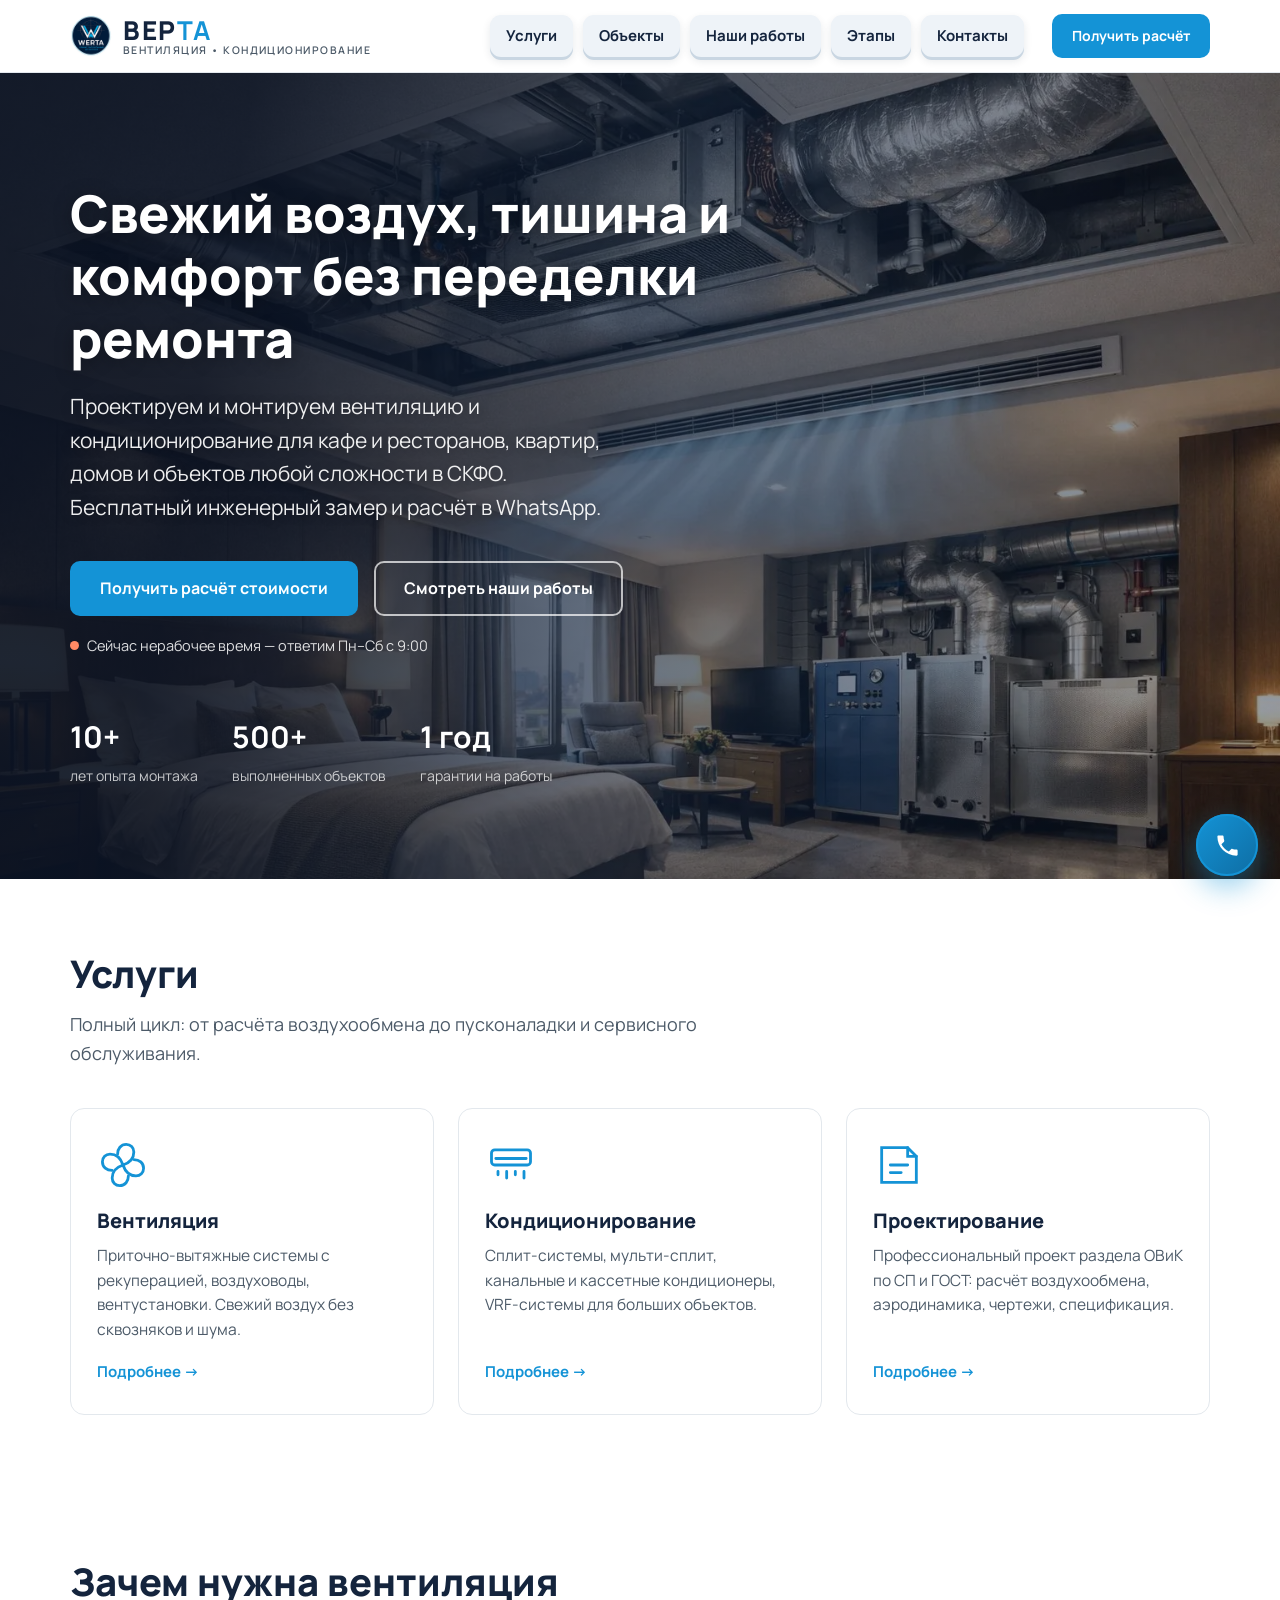
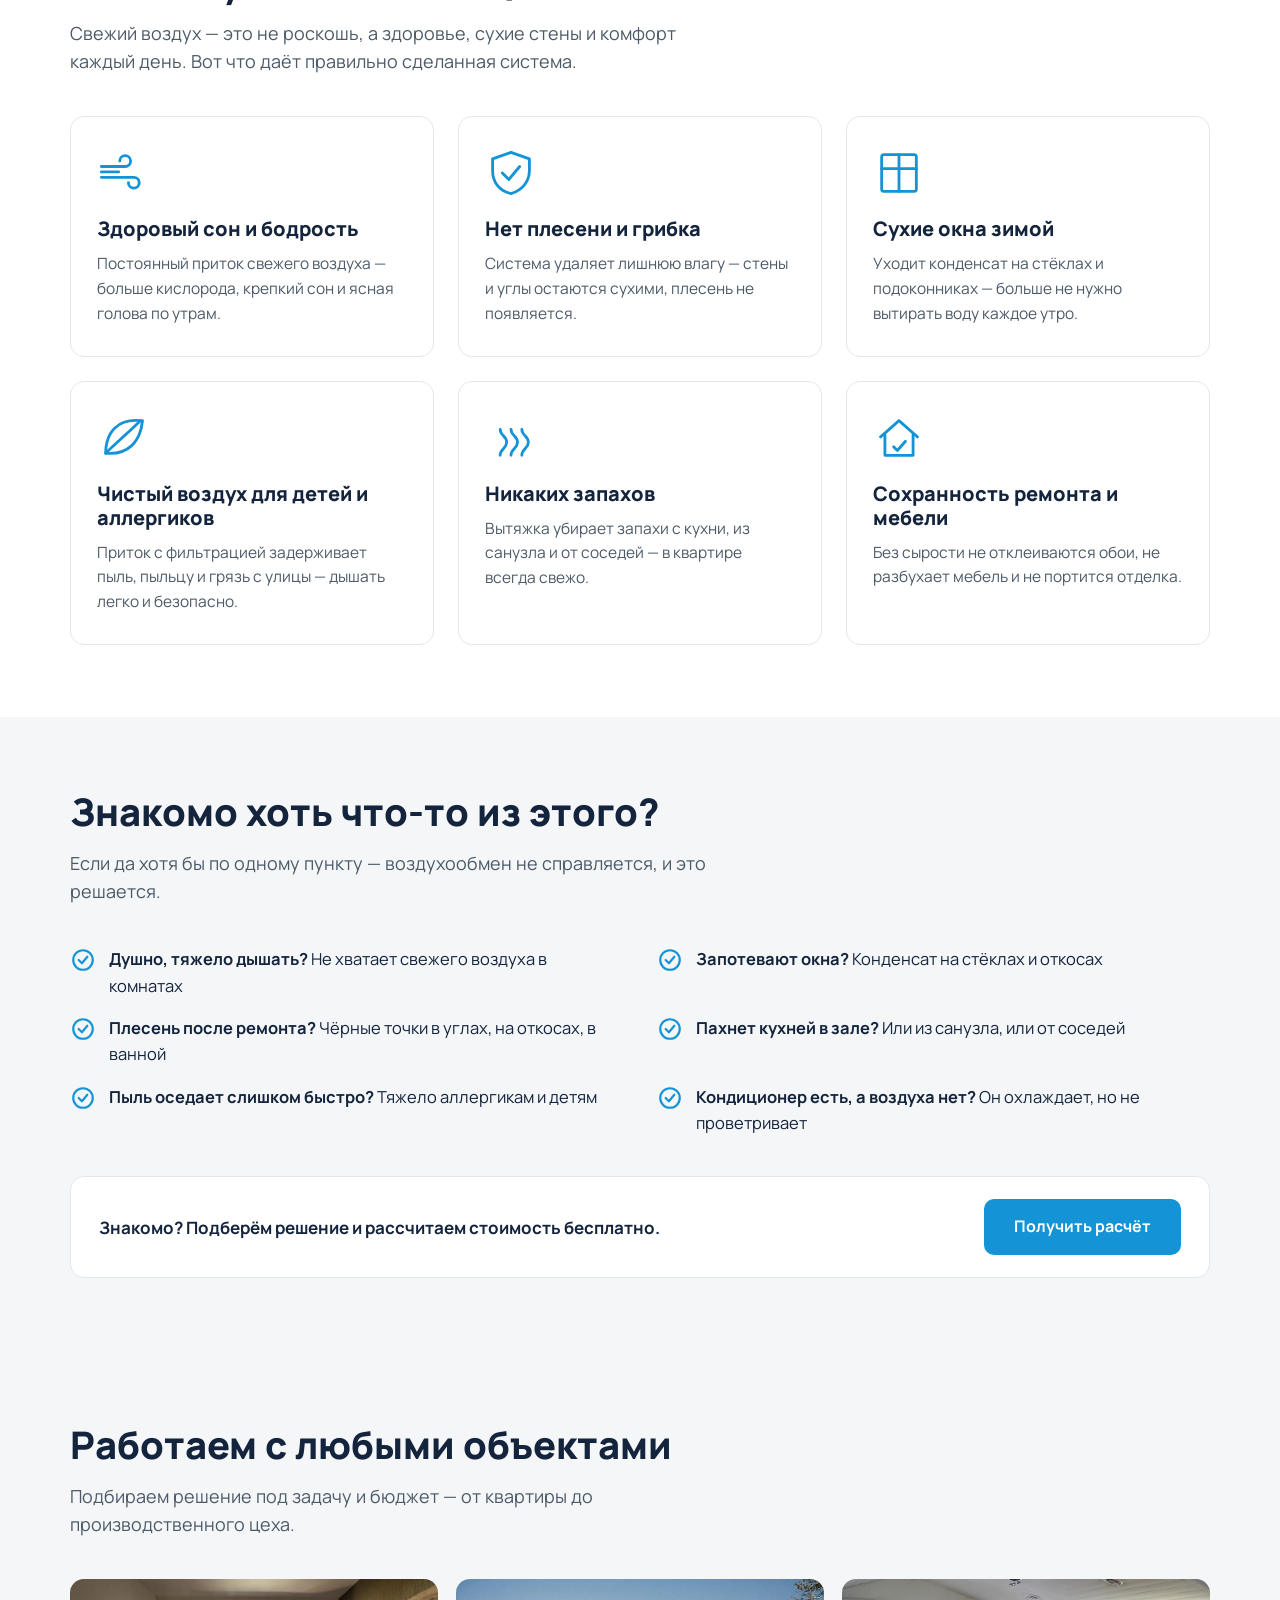
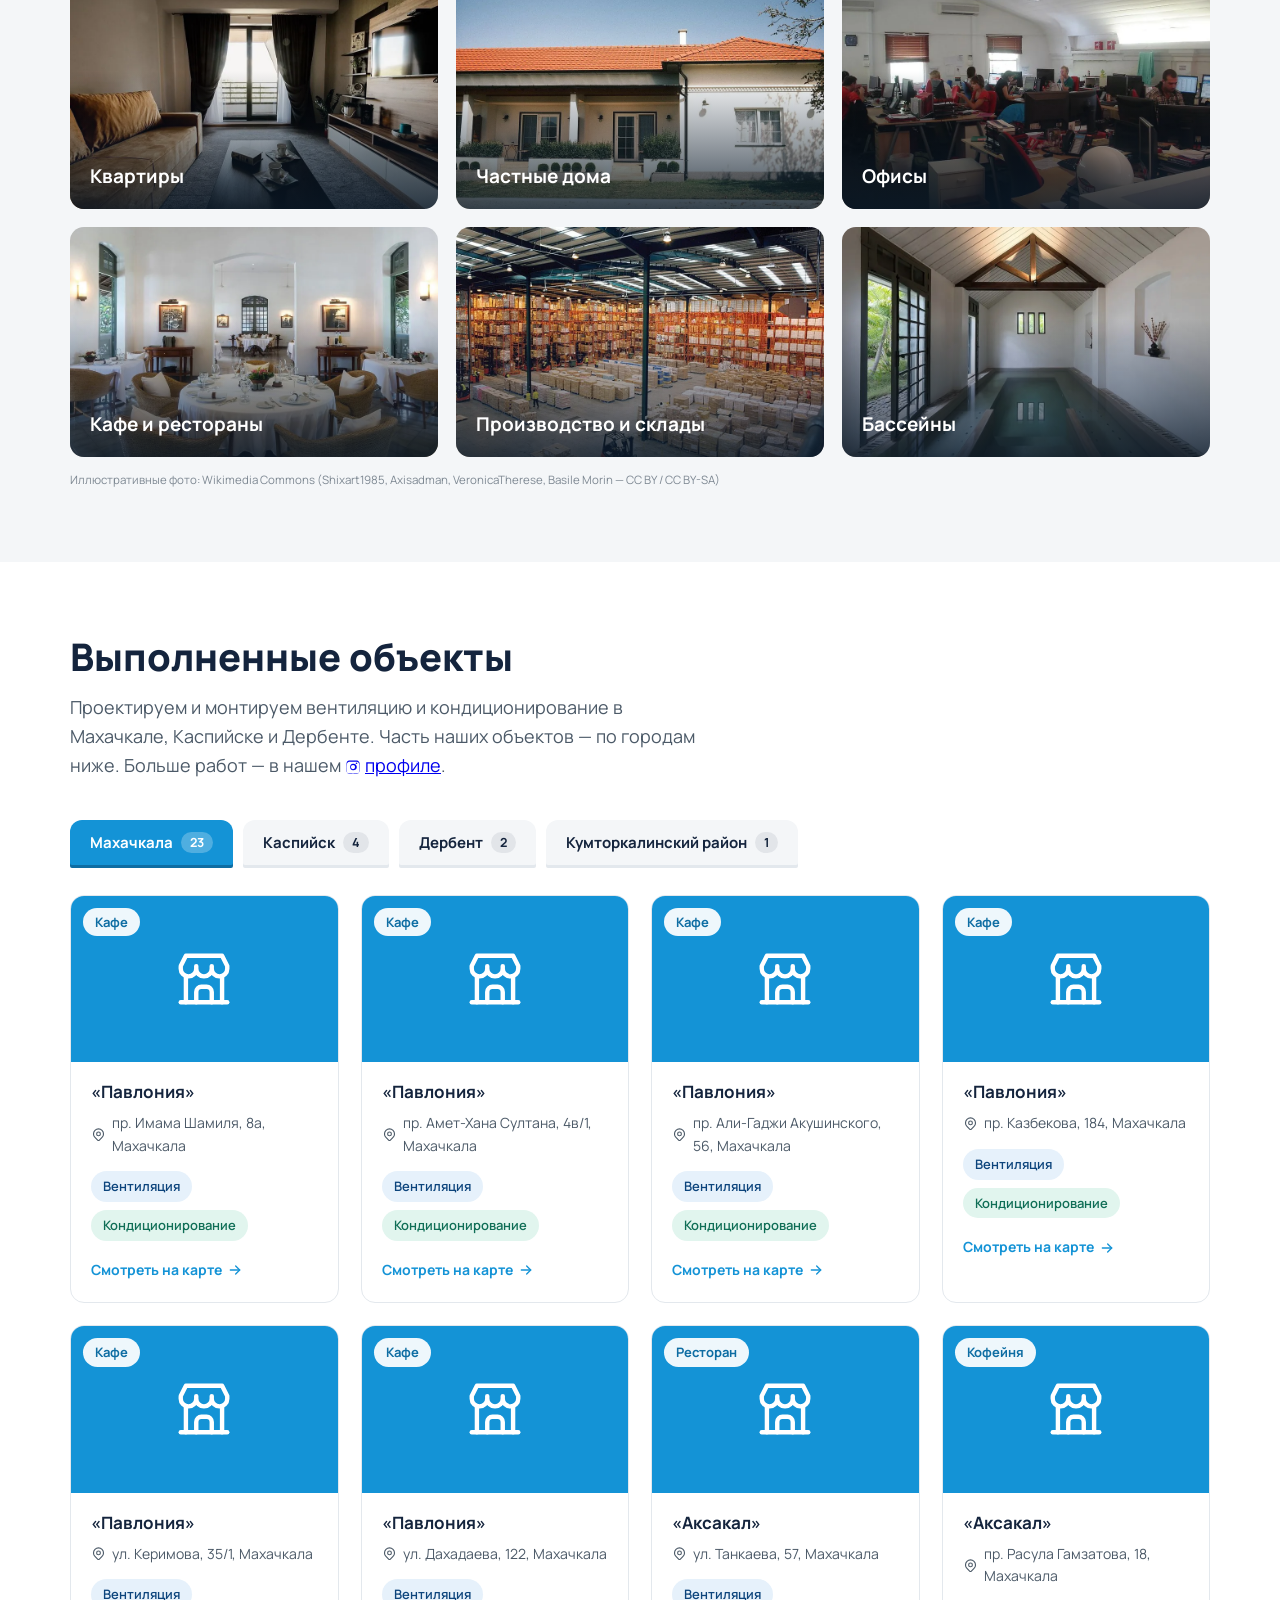
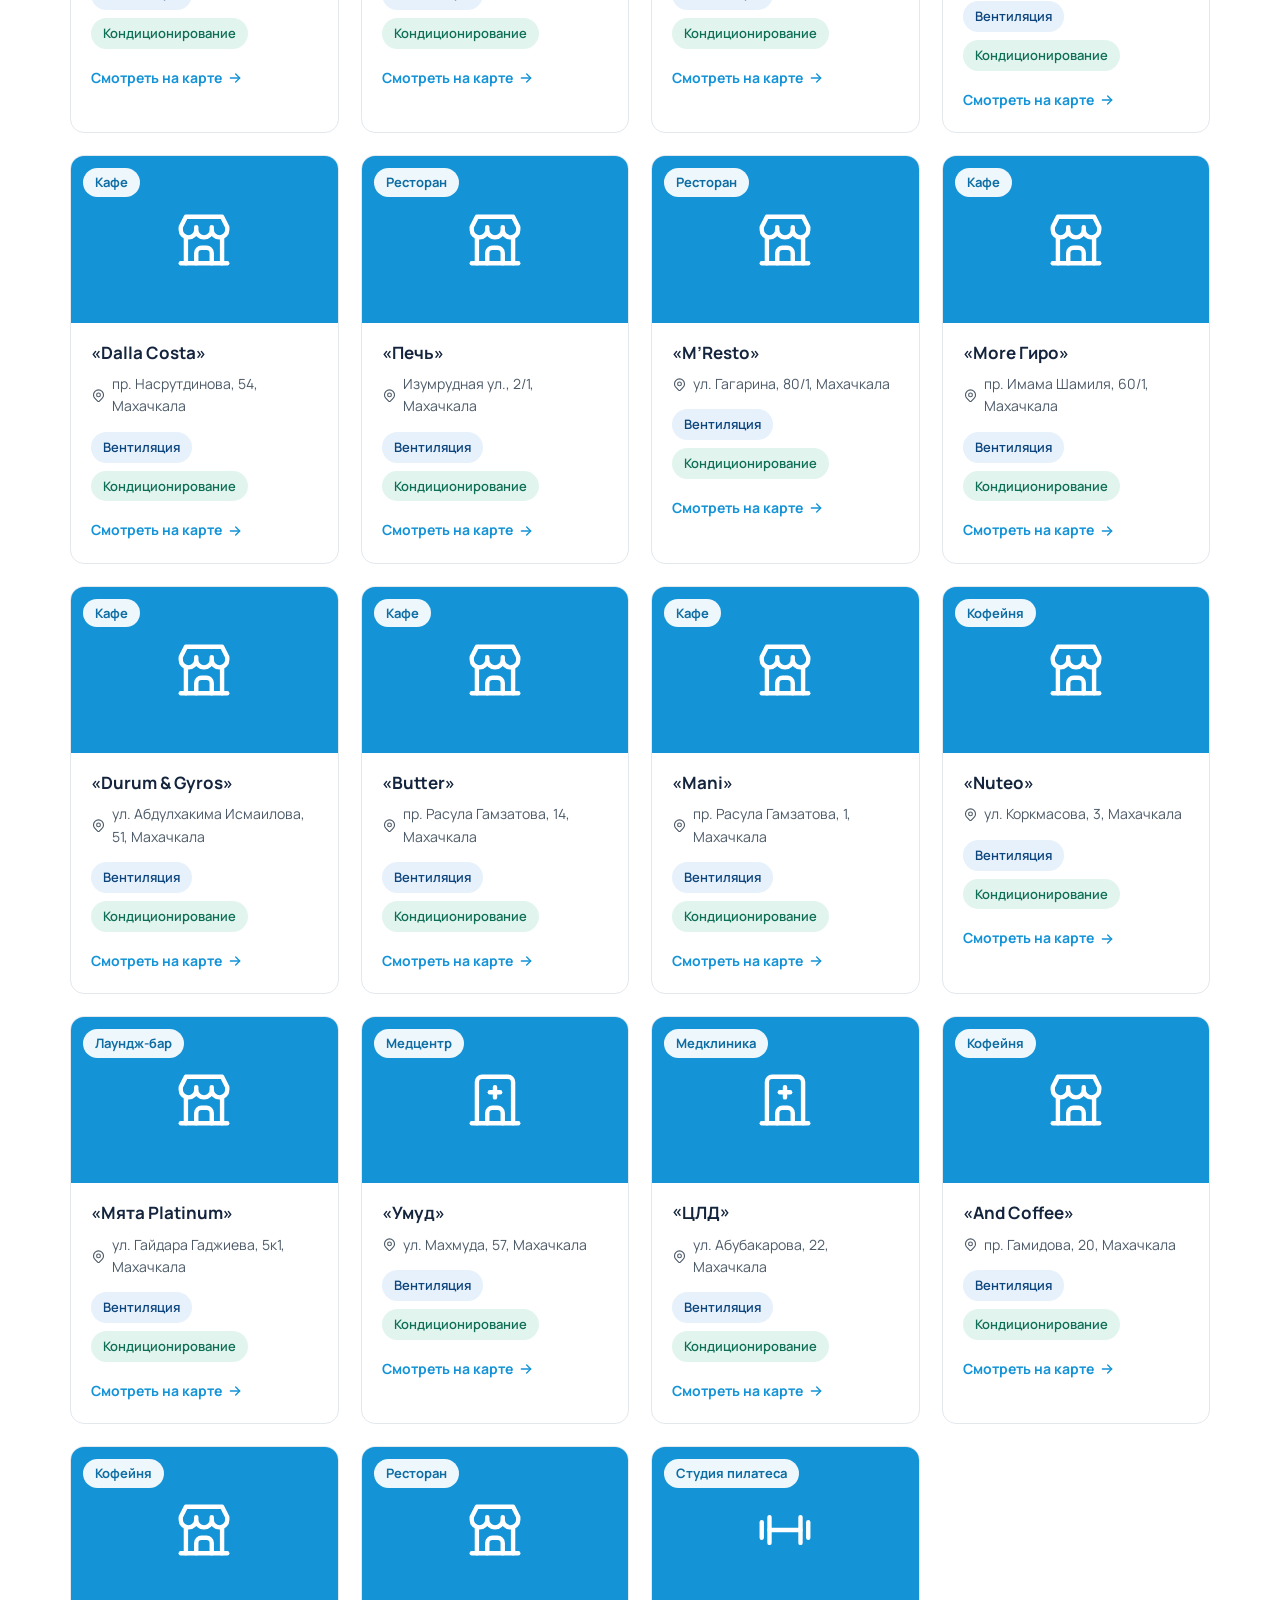
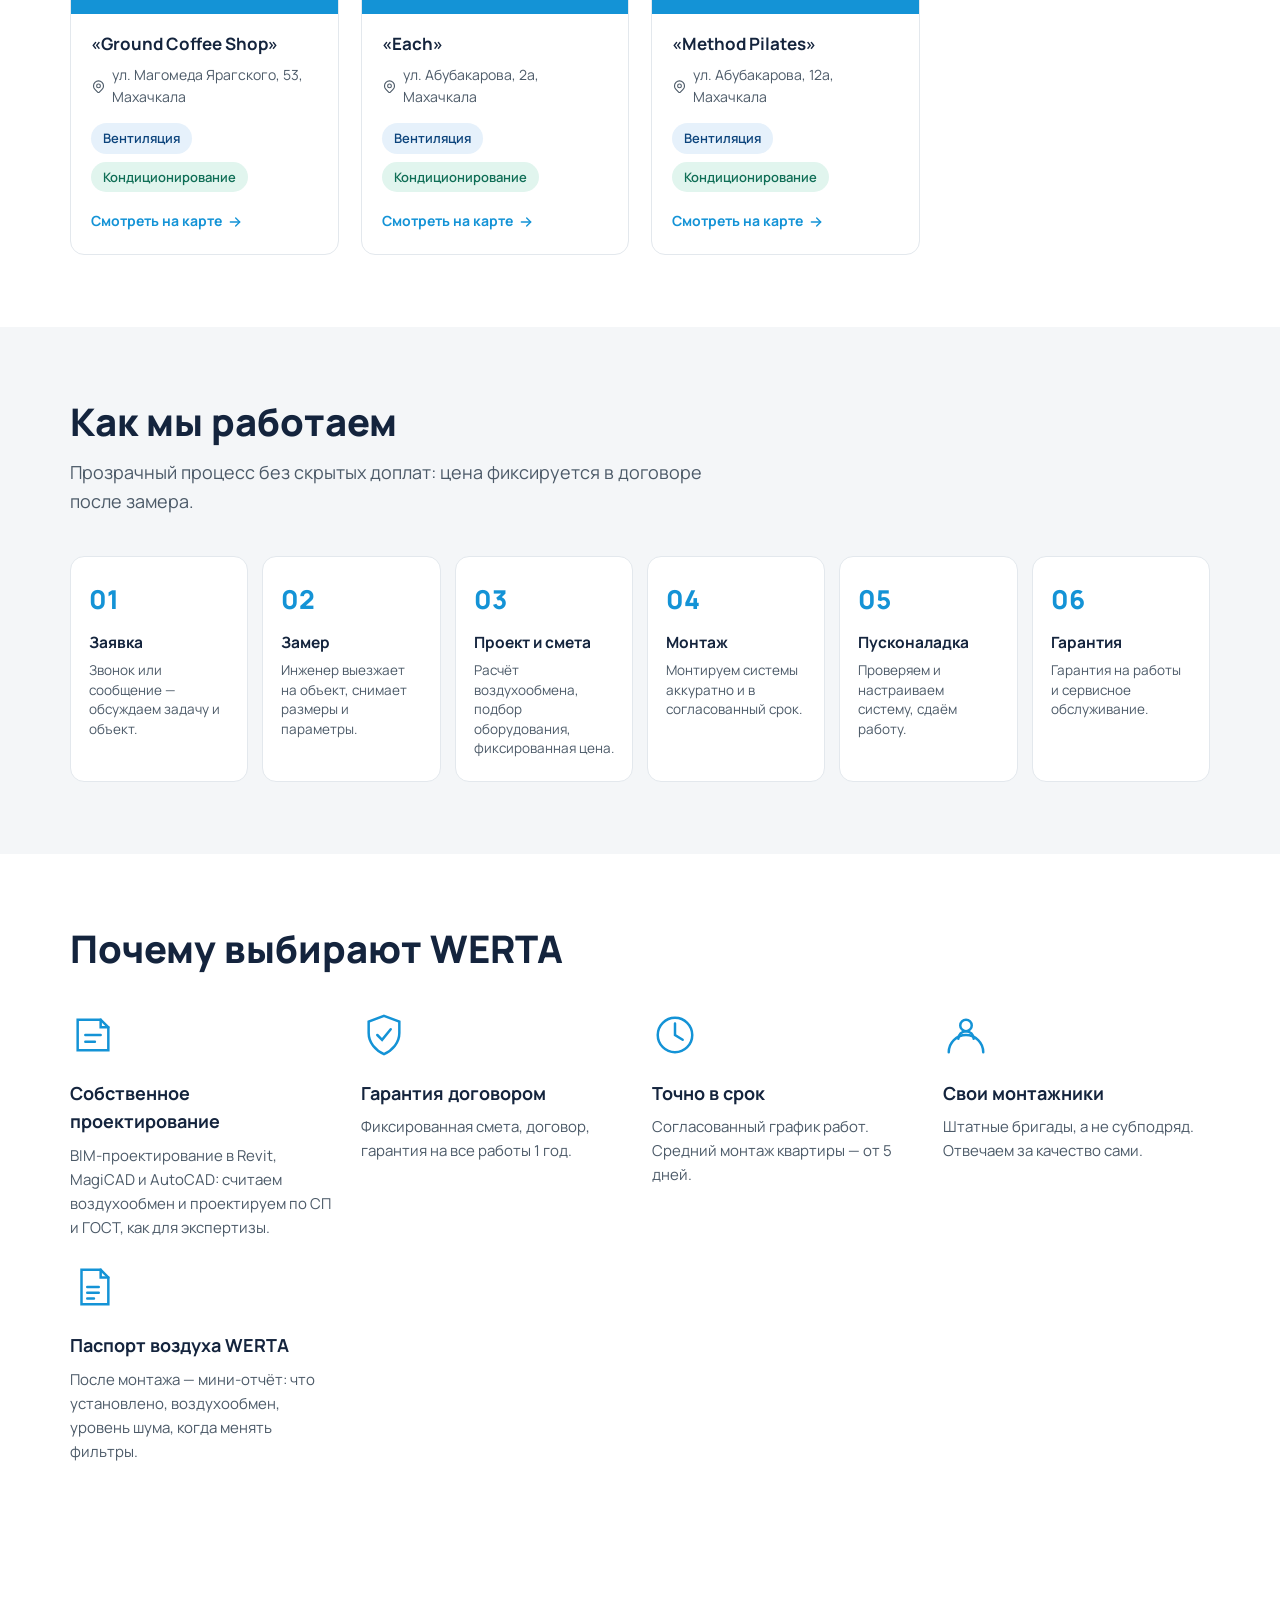
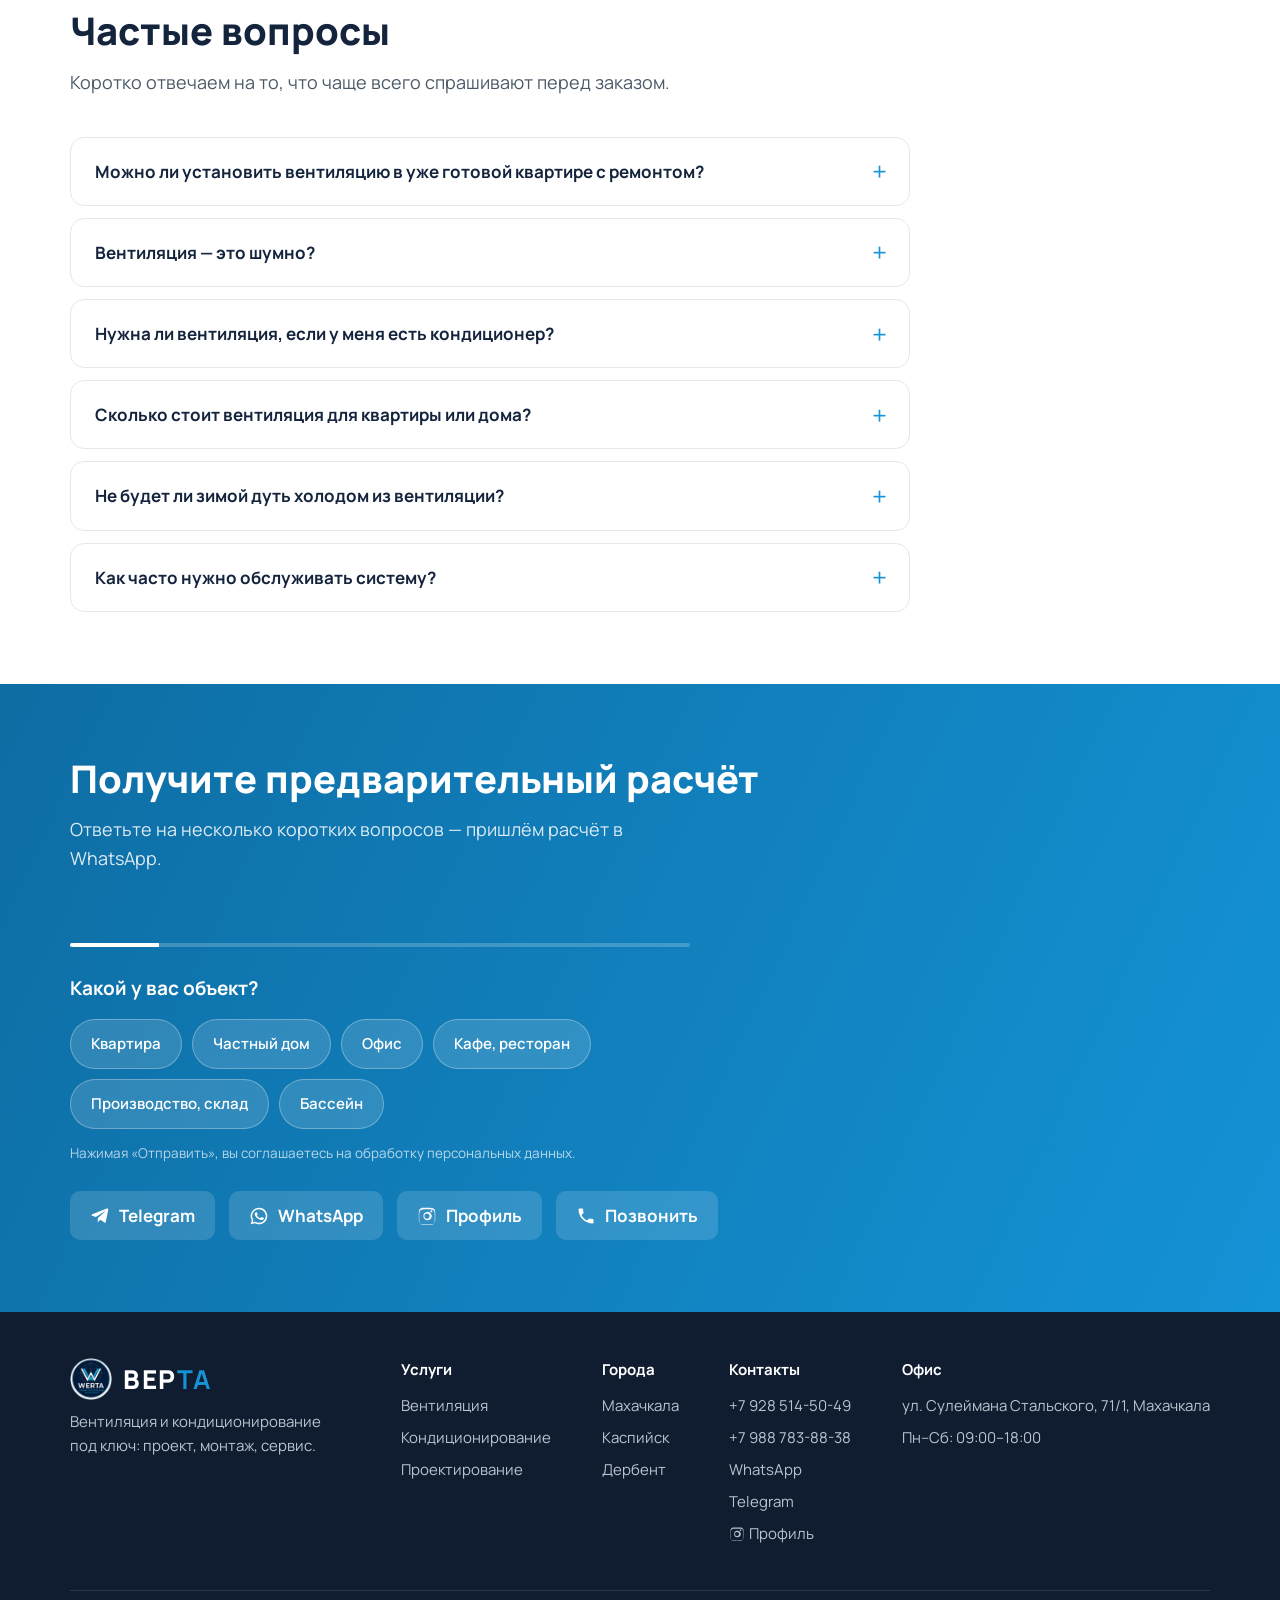
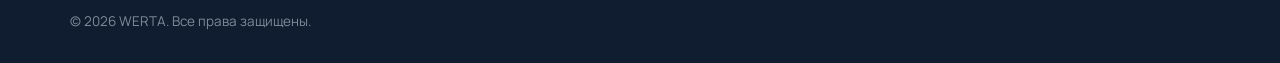
==== commit 93a0fdc6: "Вордмарк логотипа — кириллица ВЕРТА Только текст названия WER<b>TA</b> → ВЕР<b>ТА</b> в шапке и подв" ====
--- a/index.html
+++ b/index.html
@@ -25,7 +25,7 @@
 <link rel="preconnect" href="https://fonts.googleapis.com">
 <link rel="preconnect" href="https://fonts.gstatic.com" crossorigin>
 <link href="https://fonts.googleapis.com/css2?family=Manrope:wght@400;600;700;800&display=swap" rel="stylesheet">
-<link rel="stylesheet" href="css/style.css?v=20260713g">
+<link rel="stylesheet" href="css/style.css?v=20260713h">
 <link rel="icon" type="image/svg+xml" href="favicon.svg">
 <link rel="canonical" href="https://werta-klimat.ru/">
 <meta property="og:type" content="website">
@@ -151,7 +151,7 @@
 
 <header class="header">
   <div class="container header__inner">
-    <a class="logo" href="index.html"><img class="logo__mark" src="img/logo.png" alt="WERTA — логотип" width="42" height="42"><span class="logo__text">WER<b>TA</b><small>Вентиляция • Кондиционирование</small></span></a>
+    <a class="logo" href="index.html"><img class="logo__mark" src="img/logo.png" alt="WERTA — логотип" width="42" height="42"><span class="logo__text">ВЕР<b>ТА</b><small>Вентиляция • Кондиционирование</small></span></a>
     <nav class="nav" id="nav">
       <a href="#uslugi">Услуги</a>
       <a href="#obekty">Объекты</a>
@@ -781,7 +781,7 @@
   <div class="container">
     <div class="footer__grid">
       <div class="footer__col">
-        <a class="logo" href="index.html"><img class="logo__mark" src="img/logo.png" alt="WERTA — логотип" width="42" height="42"><span class="logo__text">WER<b>TA</b></span></a>
+        <a class="logo" href="index.html"><img class="logo__mark" src="img/logo.png" alt="WERTA — логотип" width="42" height="42"><span class="logo__text">ВЕР<b>ТА</b></span></a>
         <p style="margin-top:10px; max-width:280px;">Вентиляция и кондиционирование под ключ: проект, монтаж, сервис.</p>
       </div>
       <div class="footer__col">
@@ -860,6 +860,6 @@
   </button>
 </div>
 
-<script src="js/main.js?v=20260713g"></script>
+<script src="js/main.js?v=20260713h"></script>
 </body>
 </html>
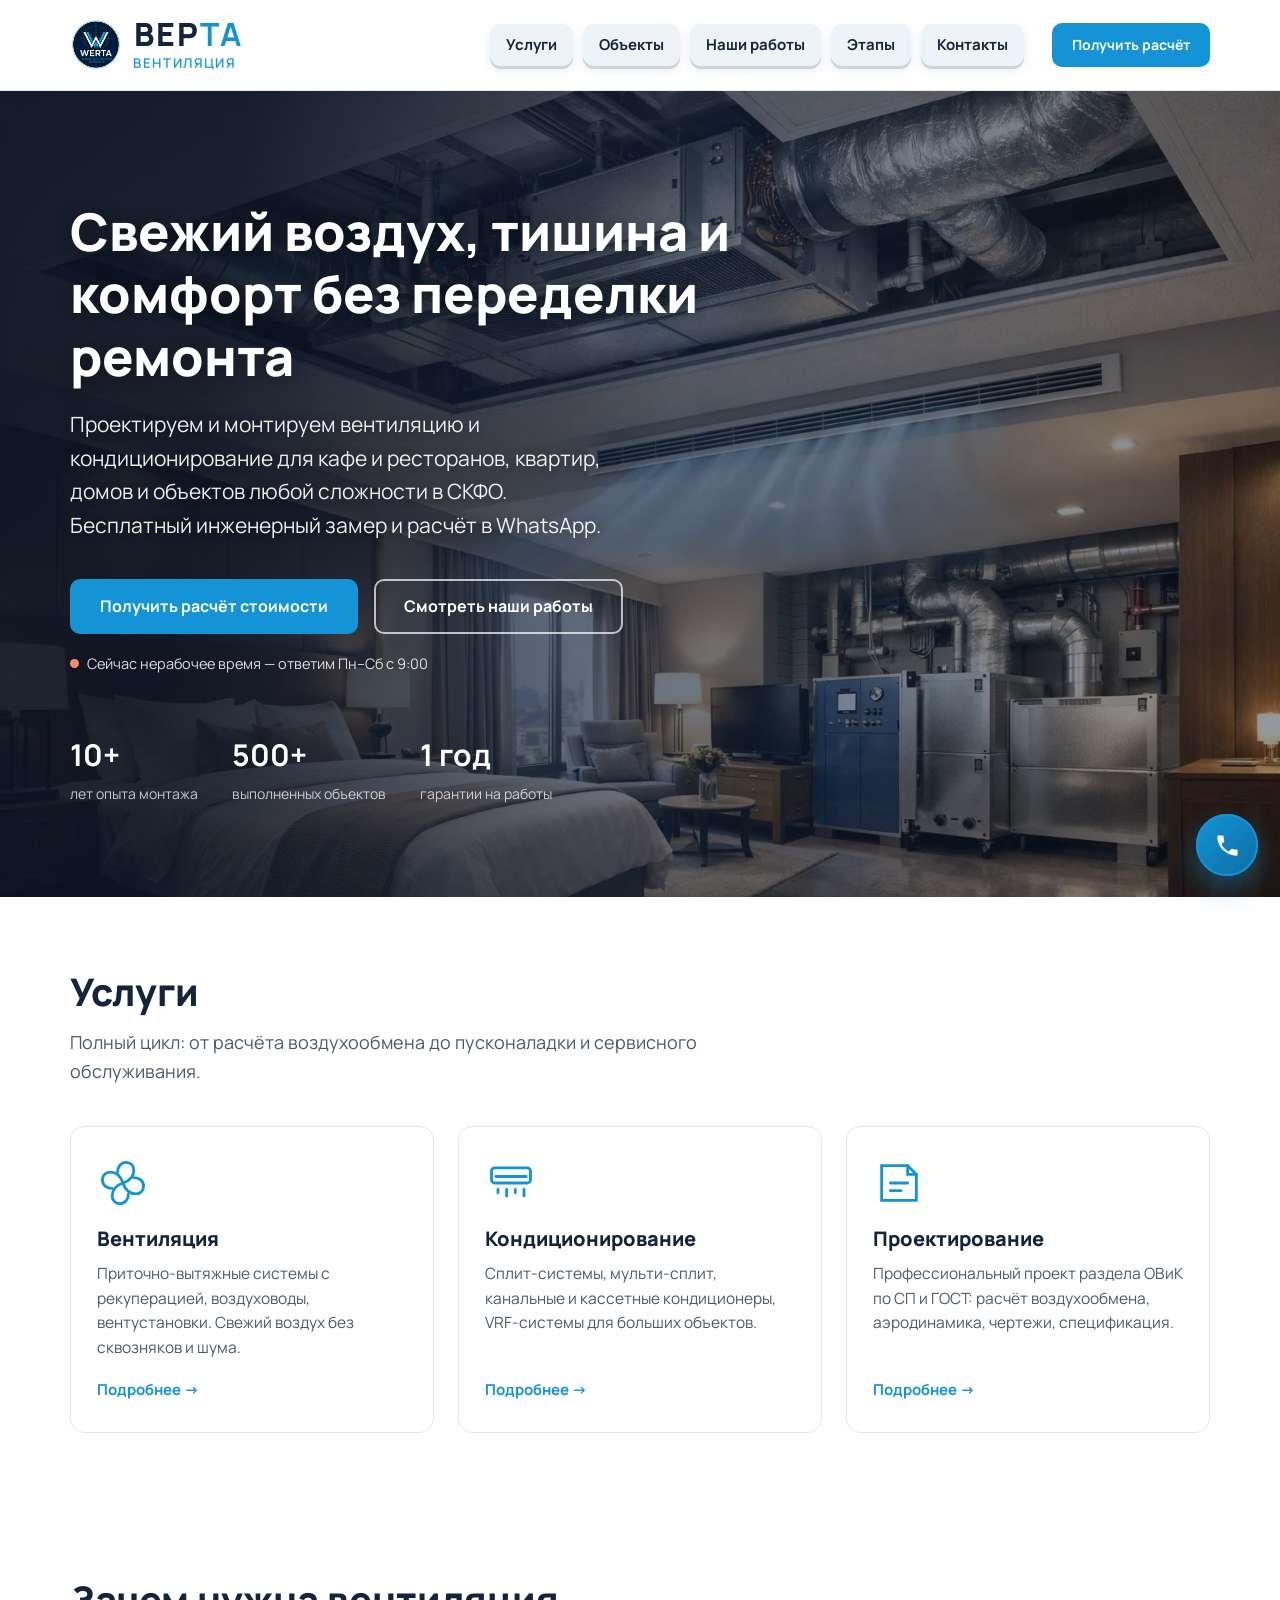
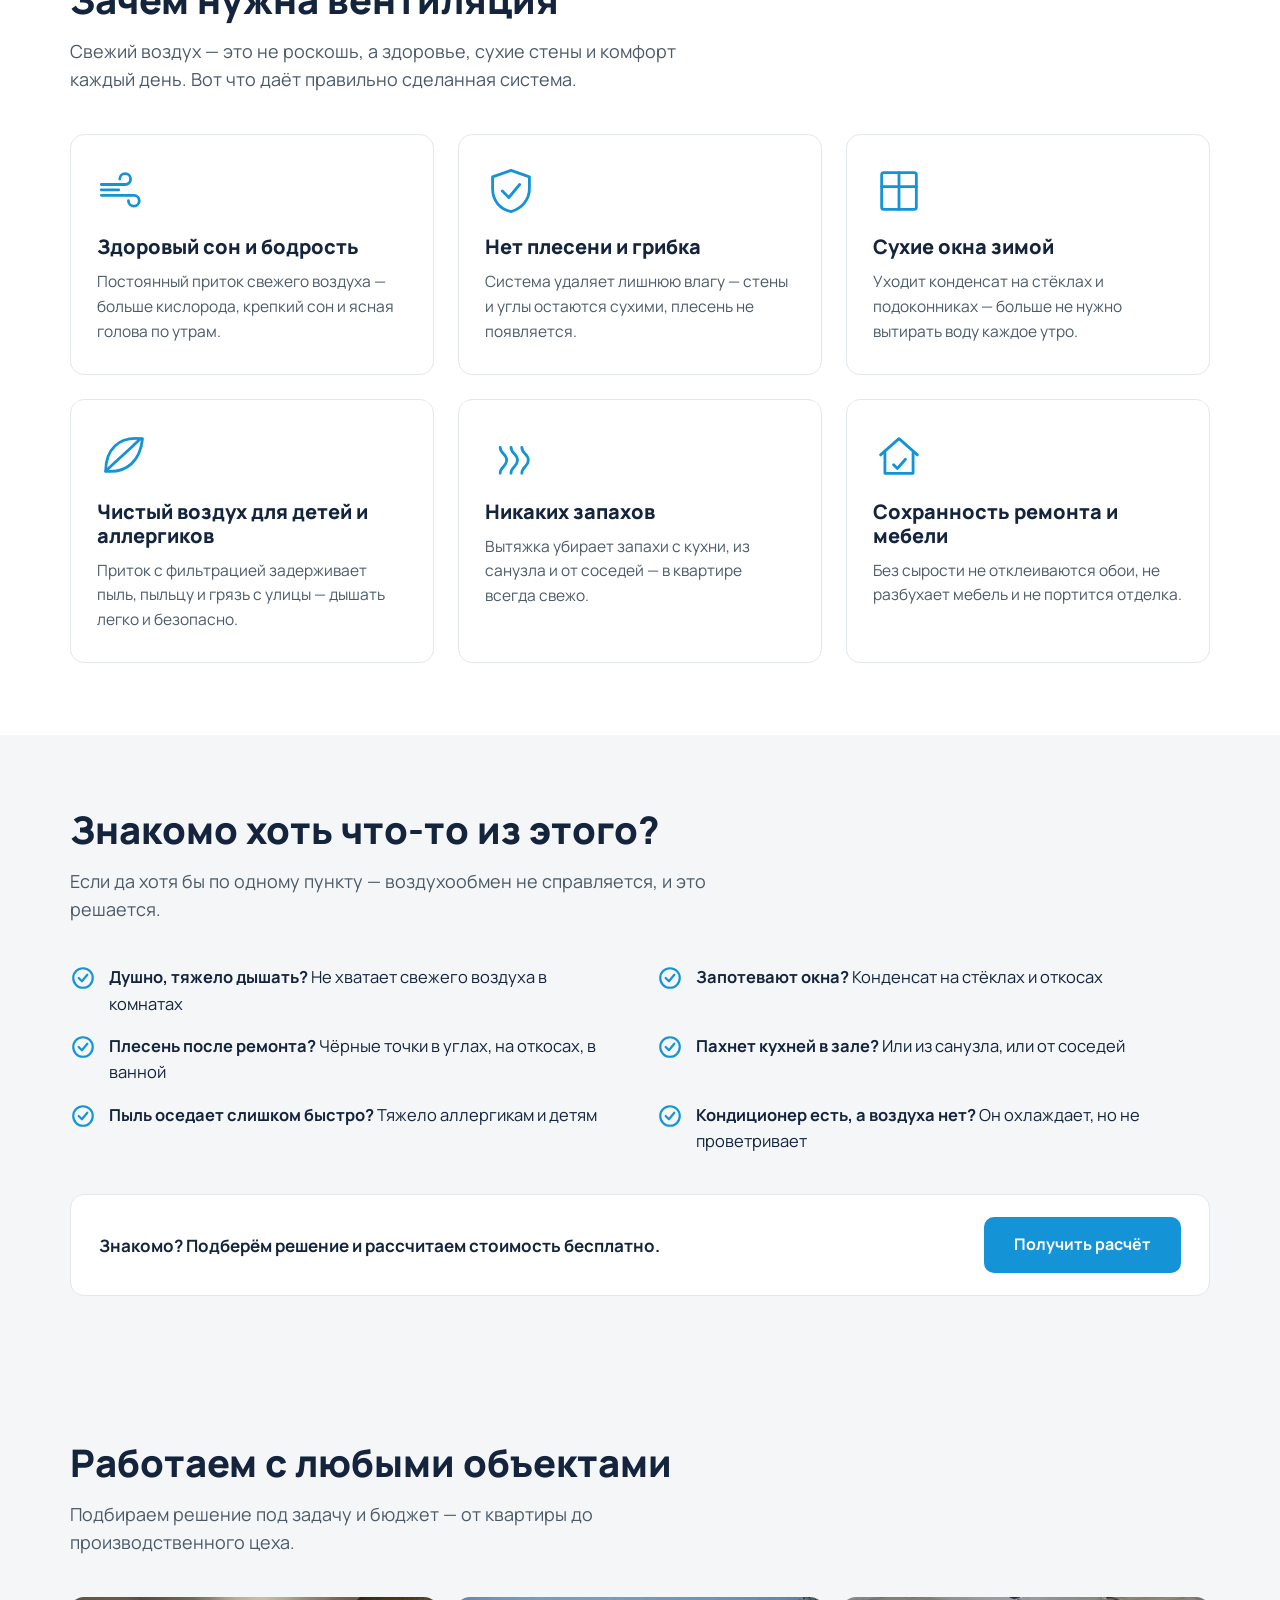
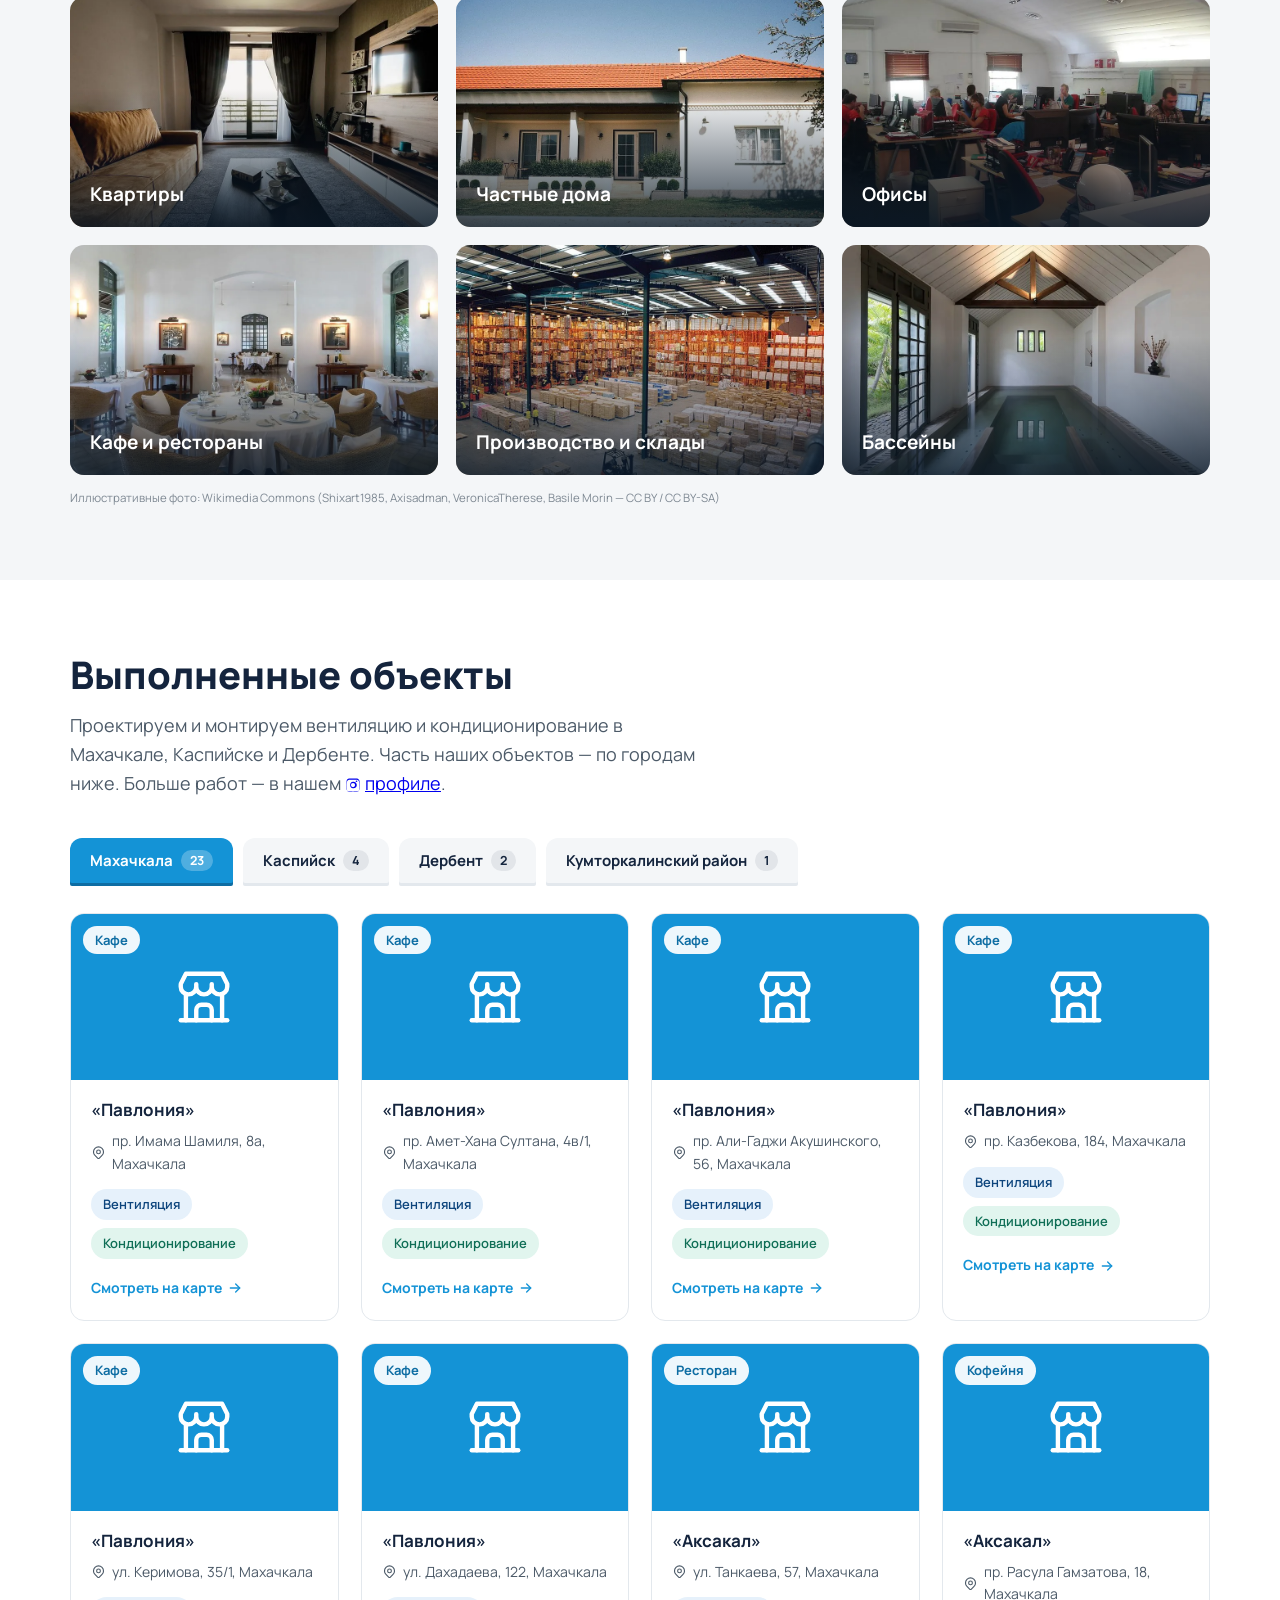
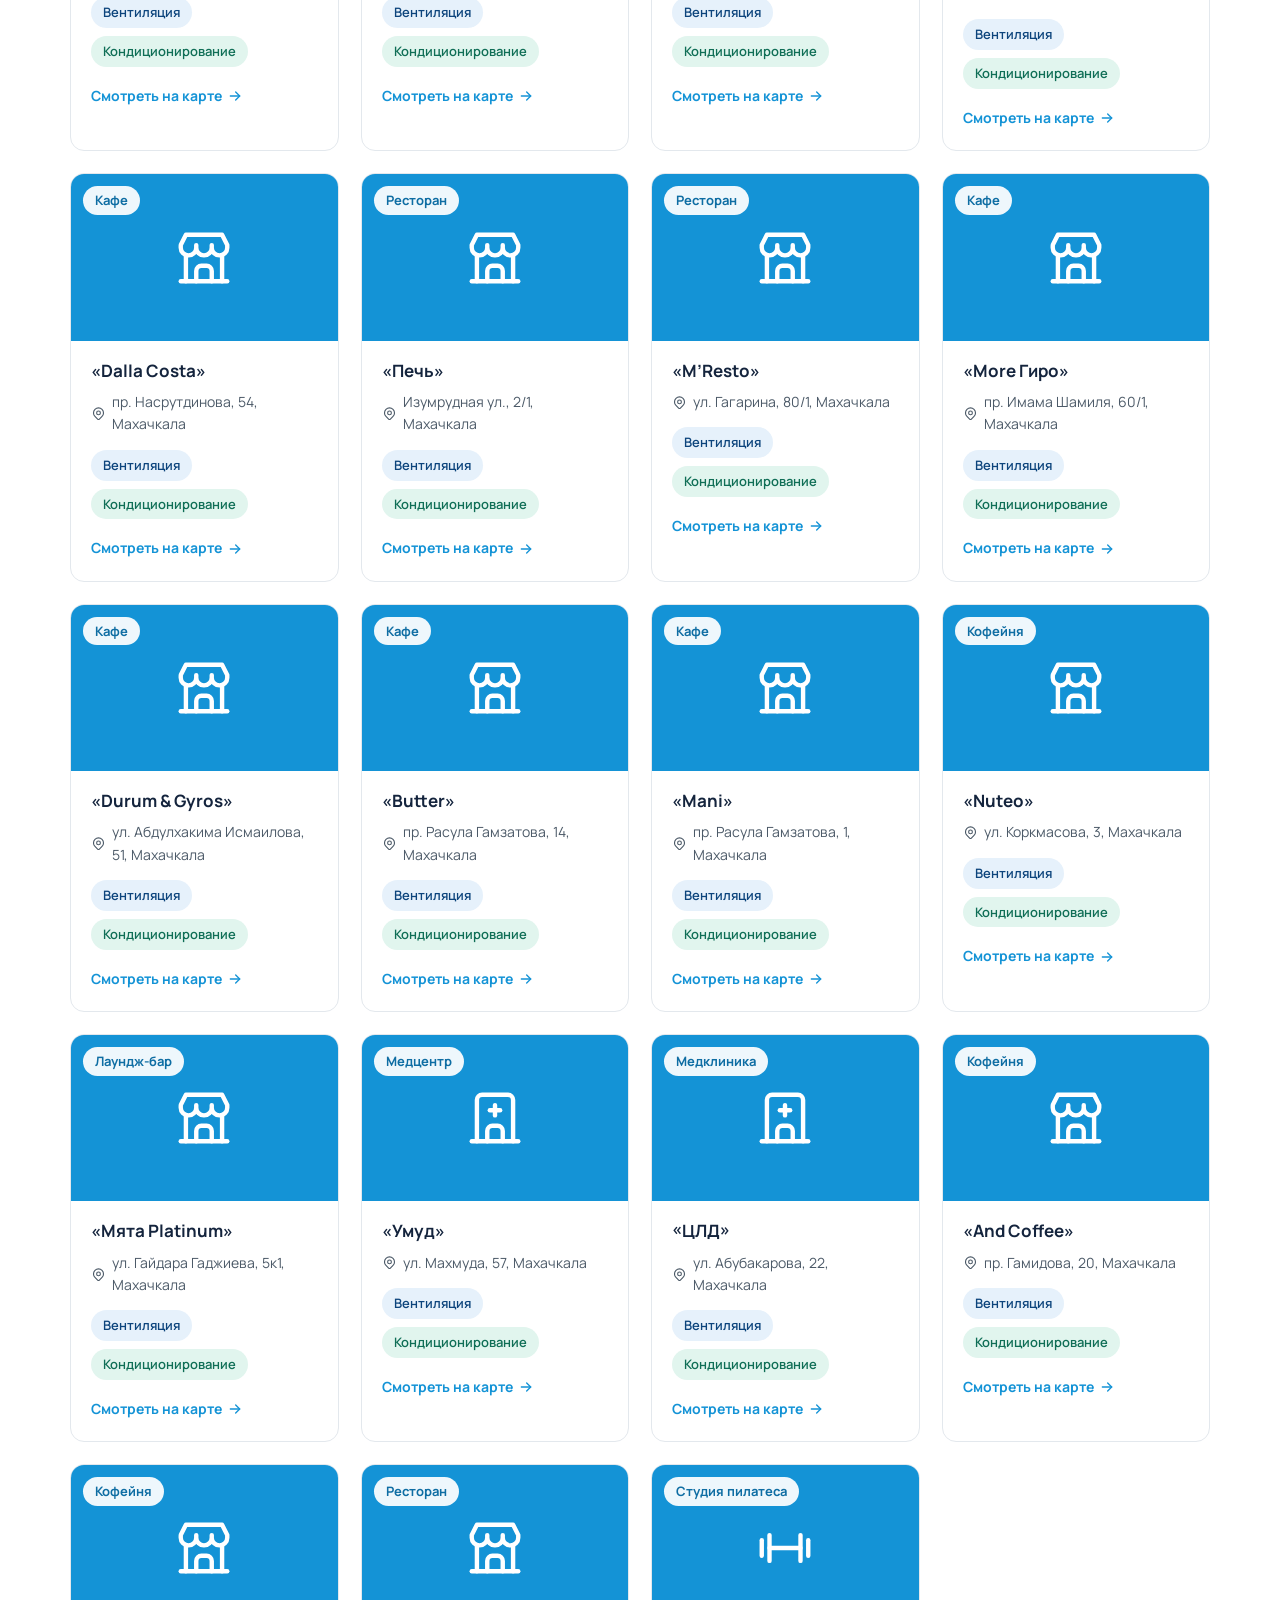
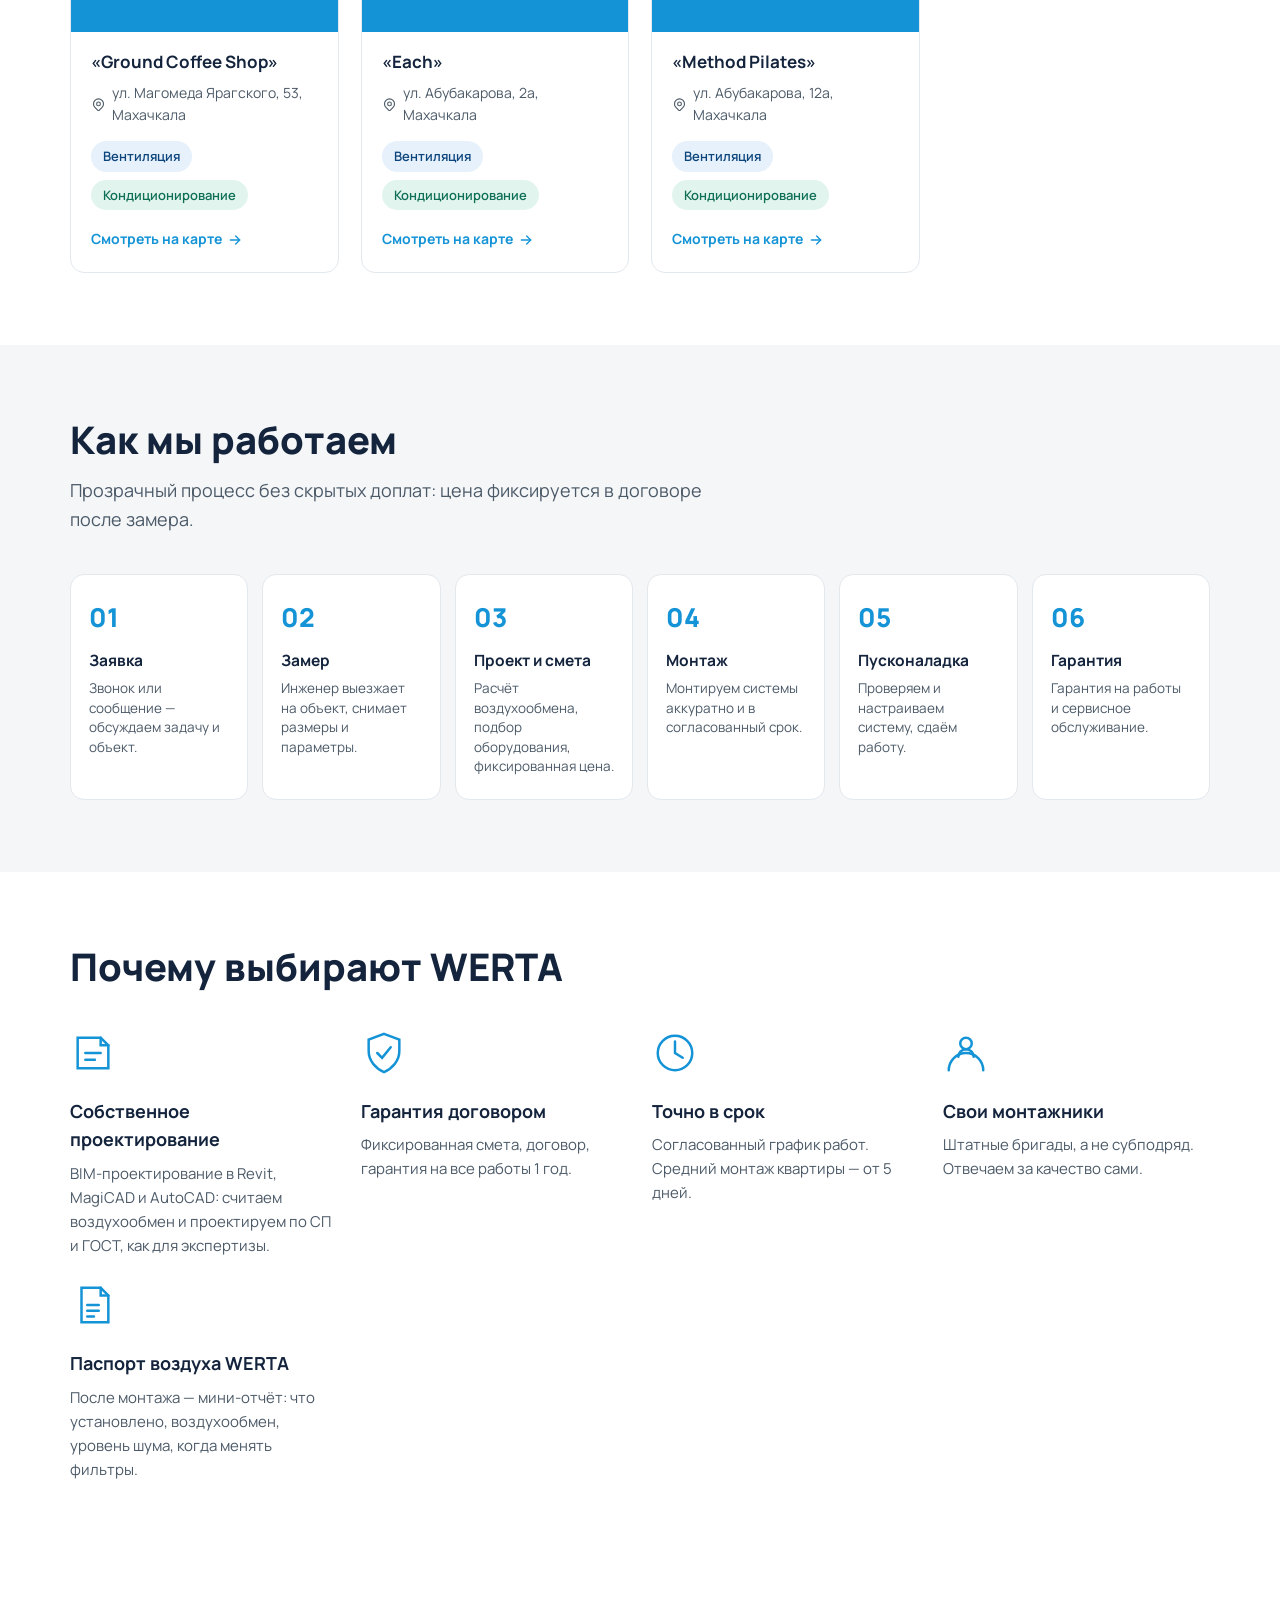
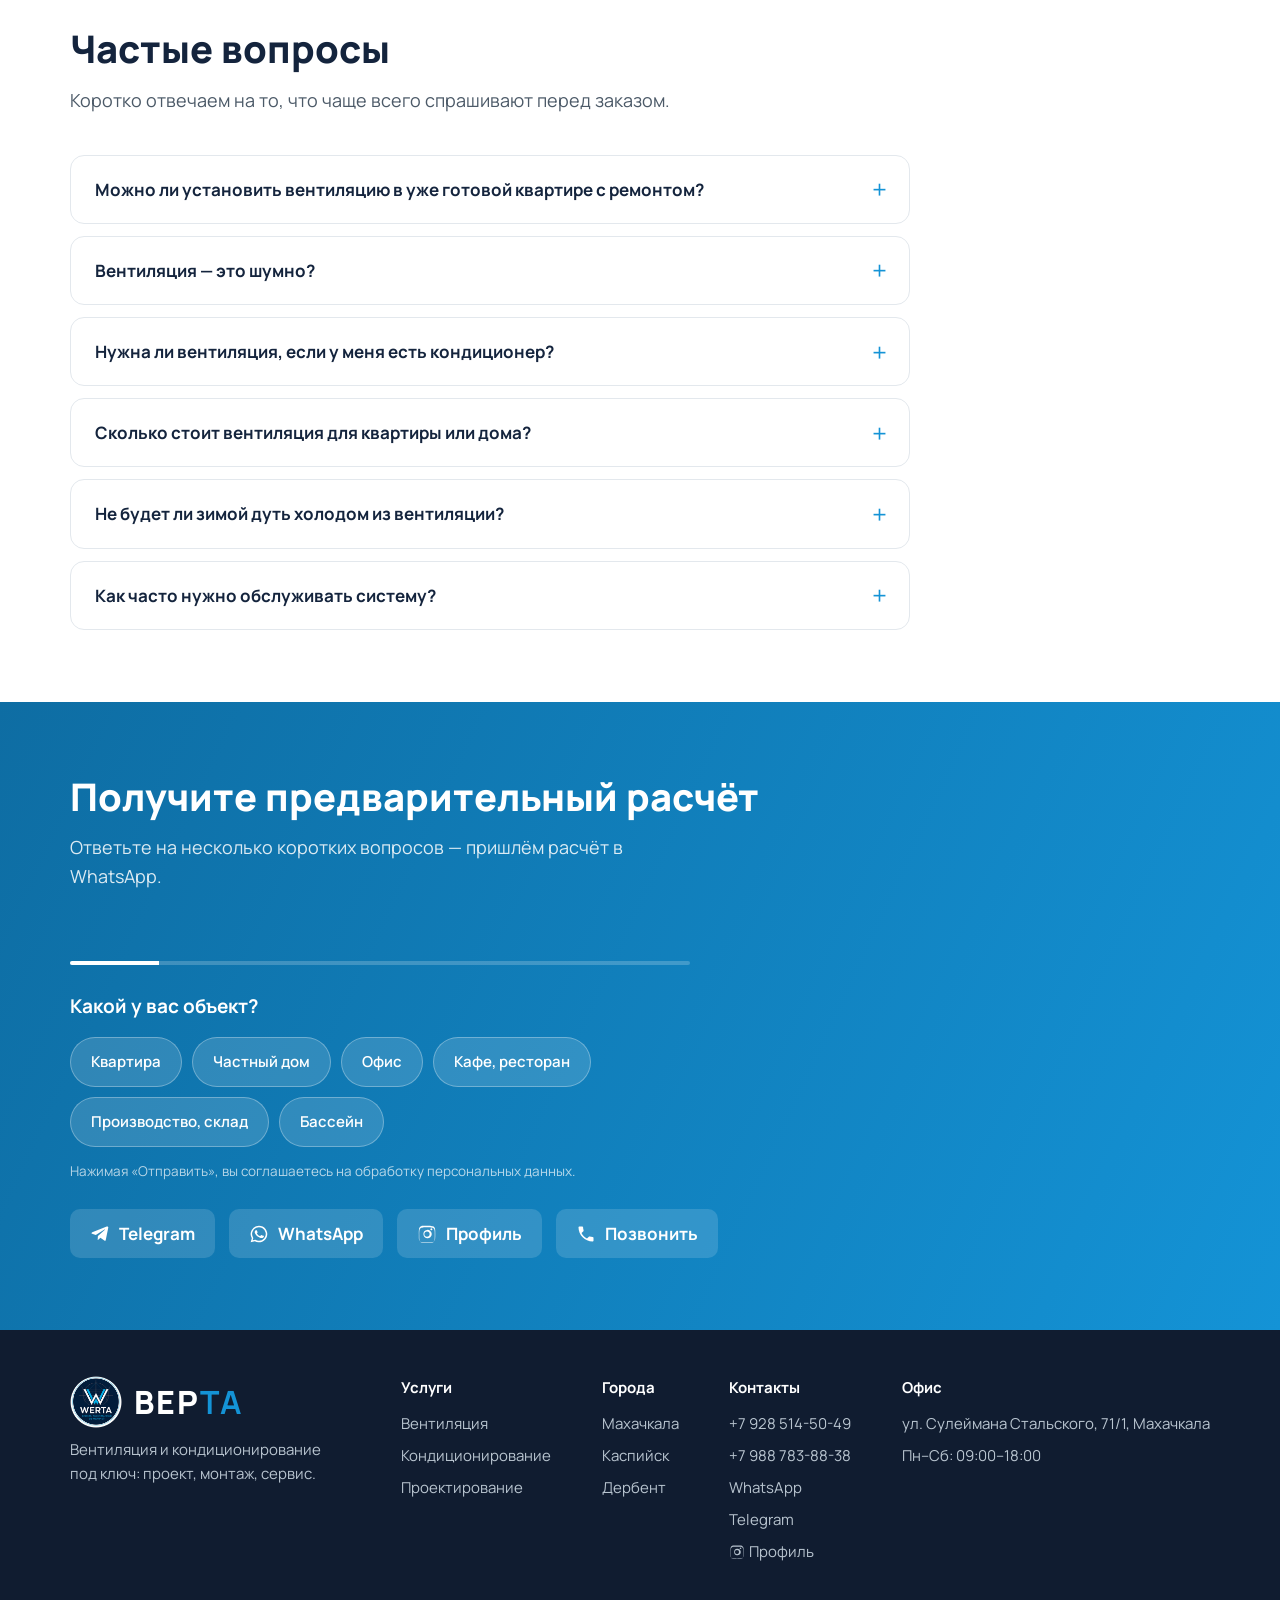
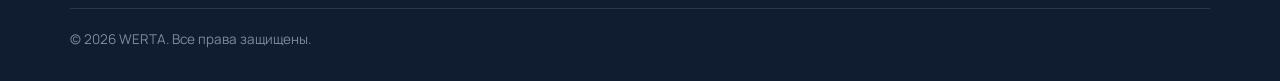
==== commit 633169bc: "Логотип крупнее + слова услуг сменяются в 3D (барабан) ВЕРТА и знак крупнее (шапка 72→90px, знак 42→" ====
--- a/index.html
+++ b/index.html
@@ -25,7 +25,7 @@
 <link rel="preconnect" href="https://fonts.googleapis.com">
 <link rel="preconnect" href="https://fonts.gstatic.com" crossorigin>
 <link href="https://fonts.googleapis.com/css2?family=Manrope:wght@400;600;700;800&display=swap" rel="stylesheet">
-<link rel="stylesheet" href="css/style.css?v=20260713h">
+<link rel="stylesheet" href="css/style.css?v=20260713i">
 <link rel="icon" type="image/svg+xml" href="favicon.svg">
 <link rel="canonical" href="https://werta-klimat.ru/">
 <meta property="og:type" content="website">
@@ -151,7 +151,7 @@
 
 <header class="header">
   <div class="container header__inner">
-    <a class="logo" href="index.html"><img class="logo__mark" src="img/logo.png" alt="WERTA — логотип" width="42" height="42"><span class="logo__text">ВЕР<b>ТА</b><small>Вентиляция • Кондиционирование</small></span></a>
+    <a class="logo" href="index.html"><img class="logo__mark" src="img/logo.png" alt="WERTA — логотип" width="42" height="42"><span class="logo__text">ВЕР<b>ТА</b><small class="logo__roll"><span class="logo__roll-in"><span class="logo__roll-f">Вентиляция</span><span class="logo__roll-f">Кондиционирование</span><span class="logo__roll-f">Проектирование</span><span class="logo__roll-f">Сервис</span></span></small></span></a>
     <nav class="nav" id="nav">
       <a href="#uslugi">Услуги</a>
       <a href="#obekty">Объекты</a>
@@ -860,6 +860,6 @@
   </button>
 </div>
 
-<script src="js/main.js?v=20260713h"></script>
+<script src="js/main.js?v=20260713i"></script>
 </body>
 </html>
--- a/css/style.css
+++ b/css/style.css
@@ -65,12 +65,37 @@
   backdrop-filter: blur(8px);
   border-bottom: 1px solid var(--line);
 }
-.header__inner { display: flex; align-items: center; gap: 28px; height: 72px; }
-.logo { display: flex; align-items: center; gap: 11px; font-size: 26px; font-weight: 800; letter-spacing: .06em; color: var(--ink); text-decoration: none; flex-shrink: 0; white-space: nowrap; }
+.header__inner { display: flex; align-items: center; gap: 28px; height: 90px; }
+.logo { display: flex; align-items: center; gap: 12px; font-size: 32px; font-weight: 800; letter-spacing: .06em; color: var(--ink); text-decoration: none; flex-shrink: 0; white-space: nowrap; }
 .logo b { color: var(--accent); }
-.logo__mark { width: 42px; height: 42px; flex-shrink: 0; border-radius: 10px; }
+.logo__mark { width: 52px; height: 52px; flex-shrink: 0; border-radius: 11px; }
 .logo__text { line-height: 1.1; white-space: nowrap; }
 .logo small { display: block; font-size: 10.5px; font-weight: 600; letter-spacing: .14em; color: var(--ink-soft); text-transform: uppercase; }
+
+/* Слова услуг под названием сменяются в 3D (барабан-ролодекс) */
+.logo__roll { perspective: 520px; height: 20px; }
+.logo__roll-in {
+  position: relative; display: block; height: 100%;
+  transform-style: preserve-3d; will-change: transform;
+  animation: logoRoll 9s cubic-bezier(.62,0,.34,1) infinite;
+}
+.logo__roll-f {
+  position: absolute; left: 0; top: 0; width: 100%; height: 100%;
+  display: flex; align-items: center; white-space: nowrap; backface-visibility: hidden;
+  font-size: 13px; color: var(--accent);
+}
+.logo__roll-f:nth-child(1) { transform: rotateX(0deg)   translateZ(10px); }
+.logo__roll-f:nth-child(2) { transform: rotateX(90deg)  translateZ(10px); }
+.logo__roll-f:nth-child(3) { transform: rotateX(180deg) translateZ(10px); }
+.logo__roll-f:nth-child(4) { transform: rotateX(270deg) translateZ(10px); }
+@keyframes logoRoll {
+  0%, 18%   { transform: rotateX(0deg); }
+  25%, 43%  { transform: rotateX(-90deg); }
+  50%, 68%  { transform: rotateX(-180deg); }
+  75%, 93%  { transform: rotateX(-270deg); }
+  100%      { transform: rotateX(-360deg); }
+}
+@media (prefers-reduced-motion: reduce) { .logo__roll-in { animation: none; } }
 .nav { display: flex; gap: 10px; margin-left: auto; flex-wrap: nowrap; }
 .nav a {
   color: var(--ink); text-decoration: none; font-weight: 700; font-size: 15px;
@@ -358,9 +383,10 @@
 @media (max-width: 960px) {
   .grid--3, .grid--4, .works, .objects, .features { grid-template-columns: repeat(2, 1fr); }
   .steps { grid-template-columns: repeat(3, 1fr); }
+  .header__inner { height: 78px; }
   .nav { display: none; }
   .nav.open {
-    display: flex; position: absolute; top: 72px; left: 0; right: 0;
+    display: flex; position: absolute; top: 78px; left: 0; right: 0;
     flex-direction: column; background: #fff; padding: 20px;
     border-bottom: 1px solid var(--line); box-shadow: var(--shadow);
   }
@@ -379,8 +405,8 @@
   .header__inner { gap: 10px; }
   .header__contact { gap: 8px; margin-left: auto; }
   .header__phone { font-size: 14px; }
-  .logo { font-size: 22px; gap: 8px; }
-  .logo__mark { width: 34px; height: 34px; }
+  .logo { font-size: 26px; gap: 9px; }
+  .logo__mark { width: 42px; height: 42px; }
   .logo small { display: none; }
   .burger { padding: 6px; }
 }
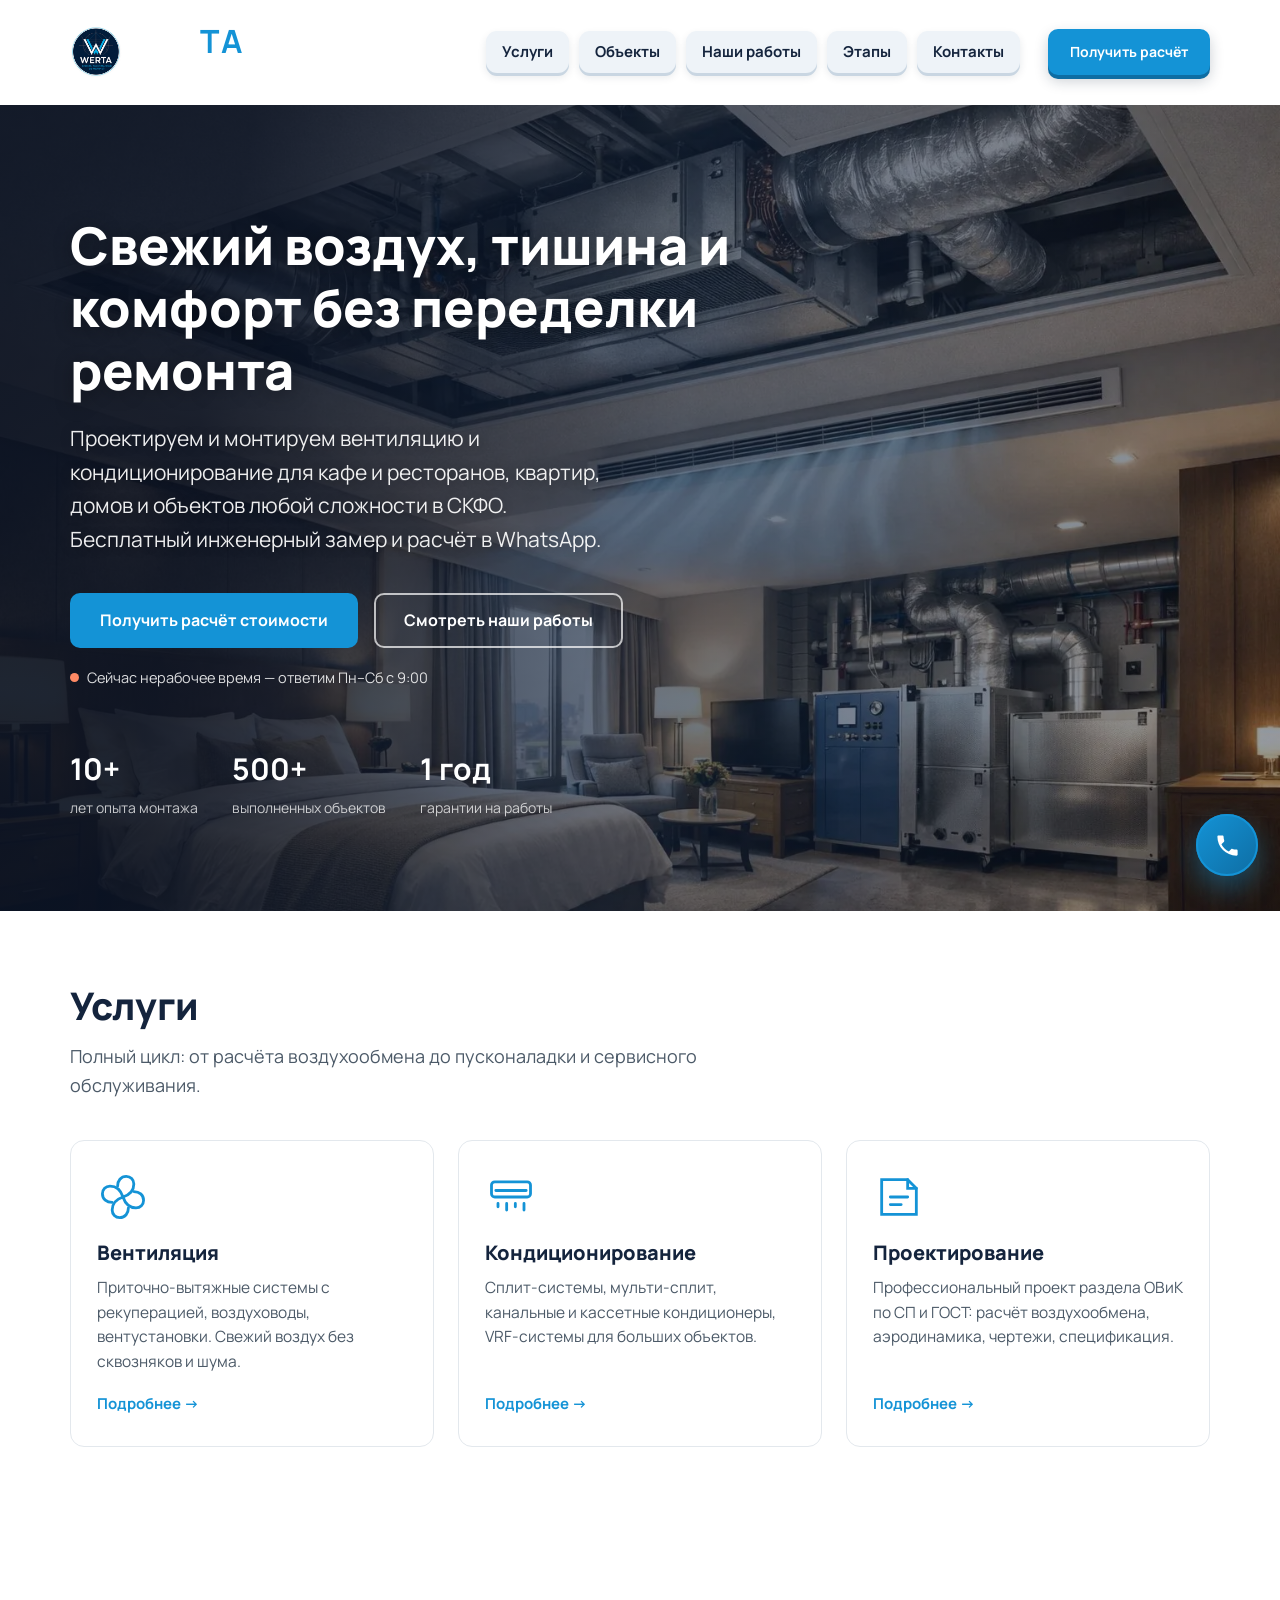
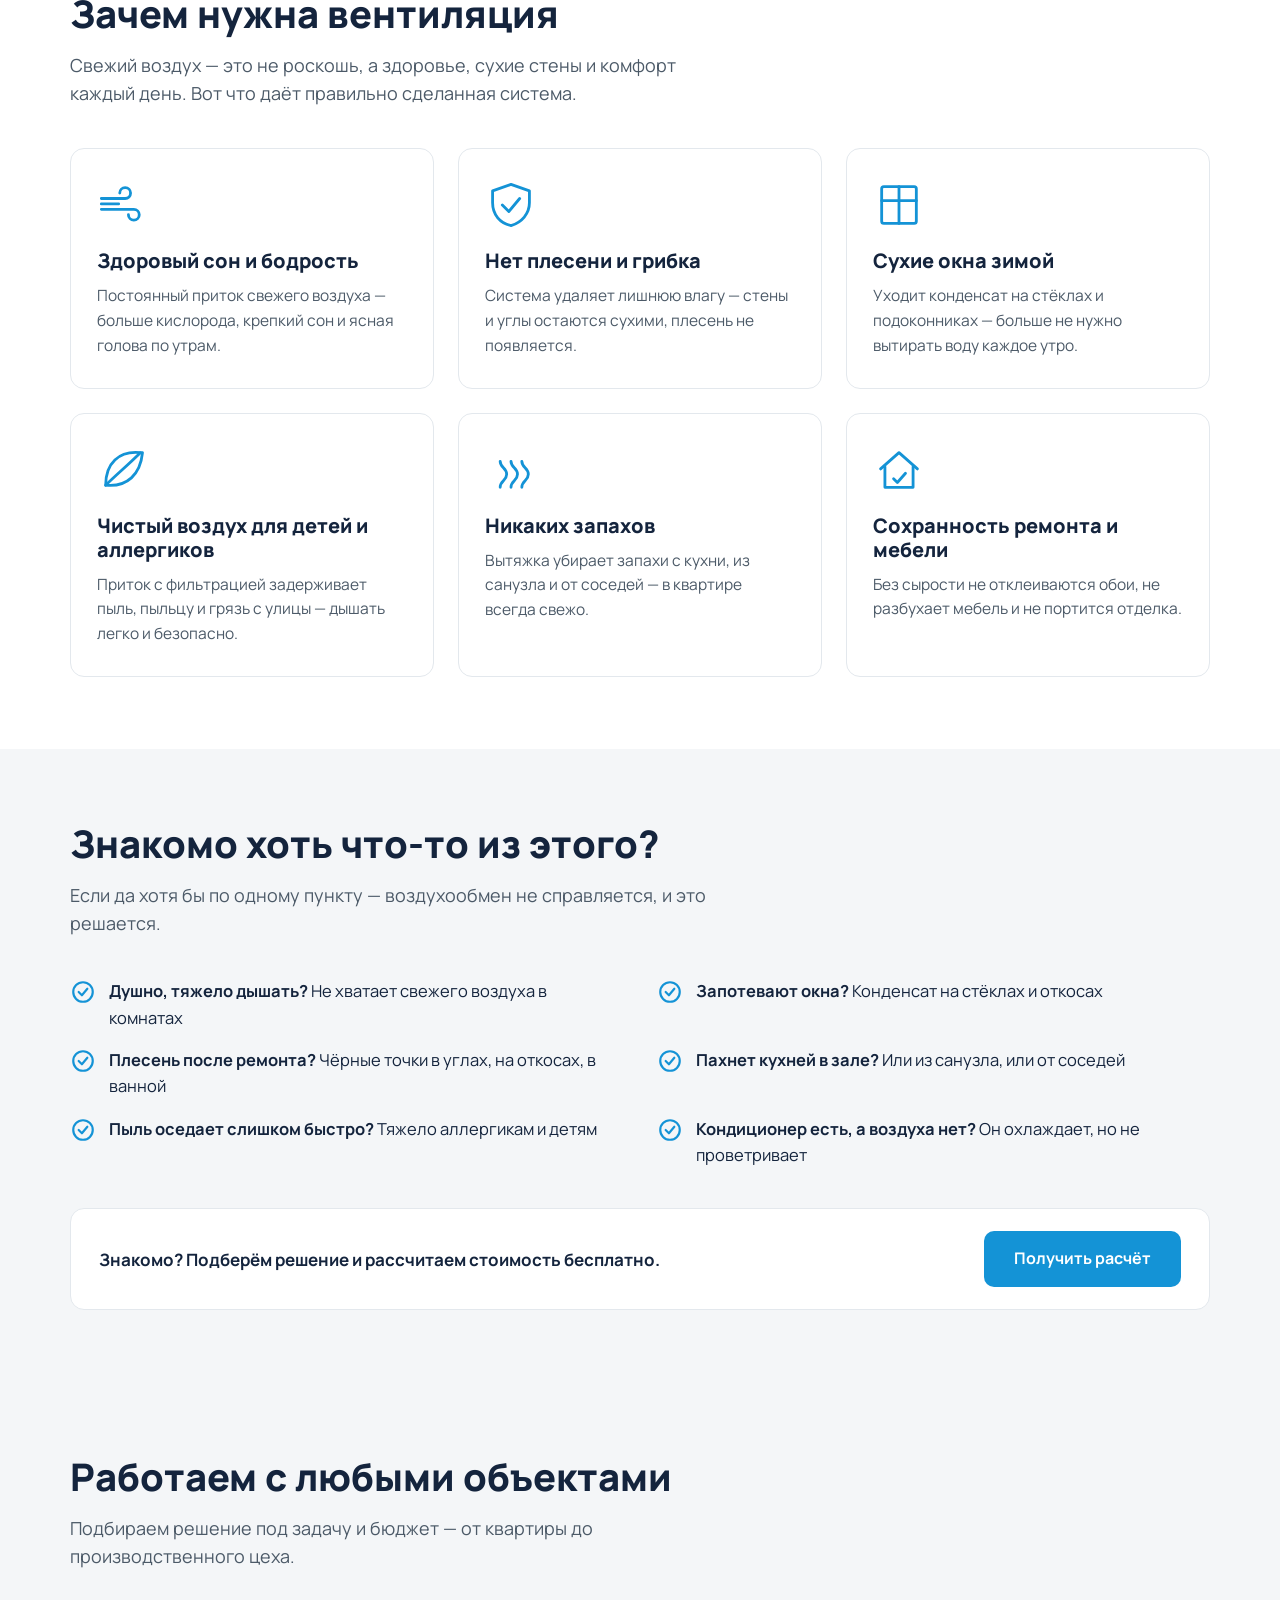
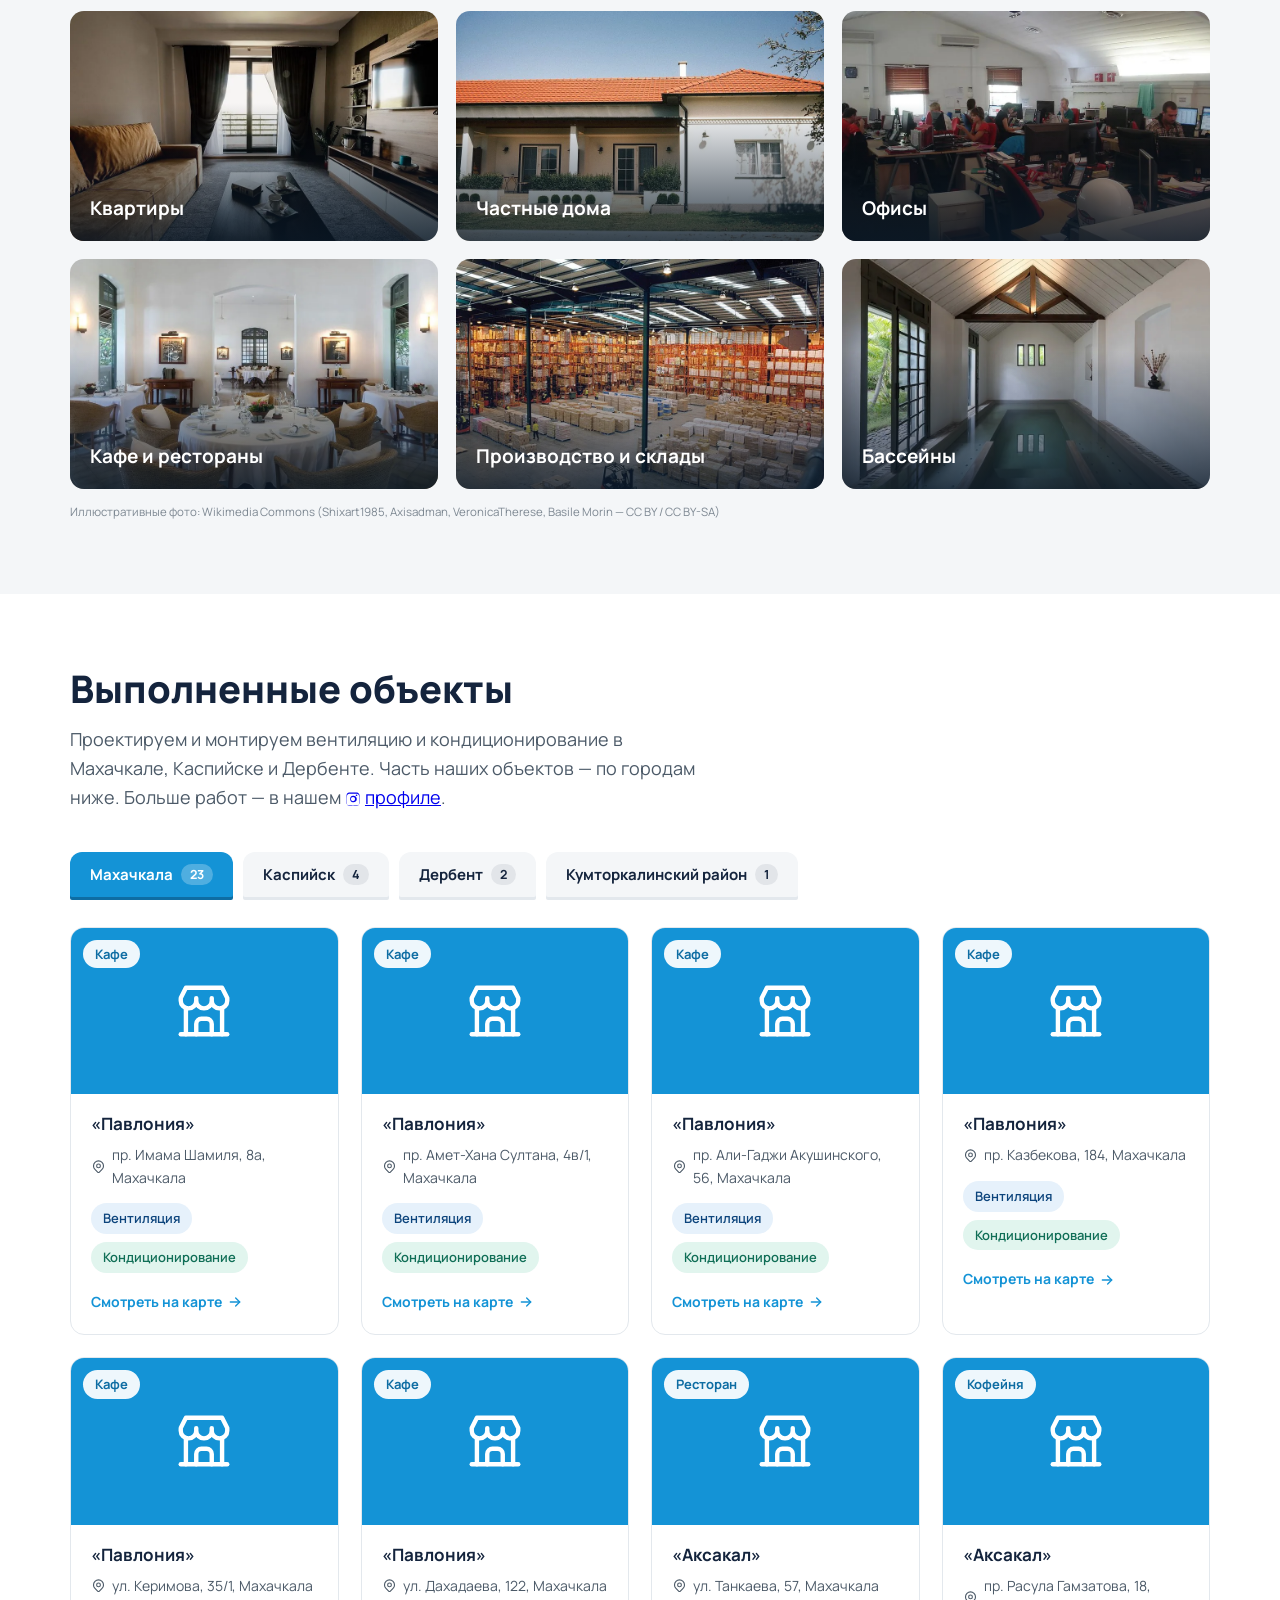
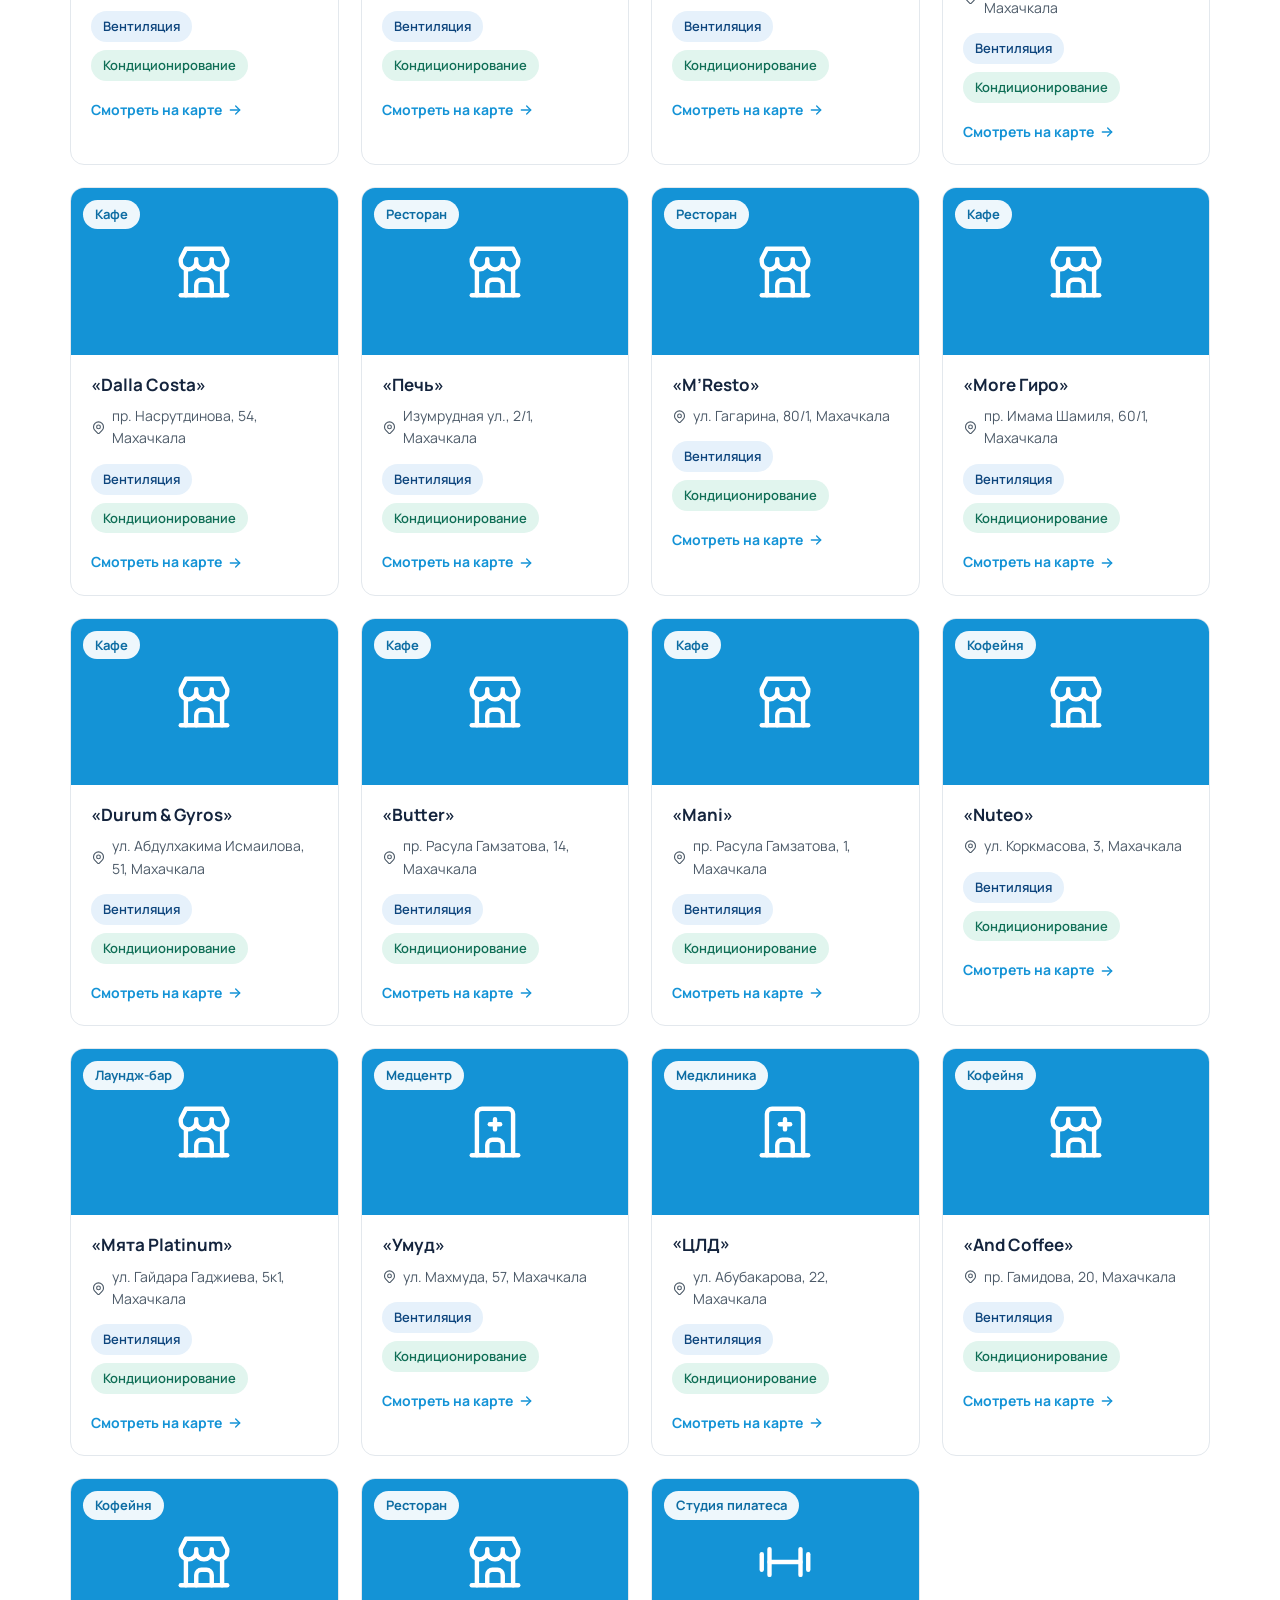
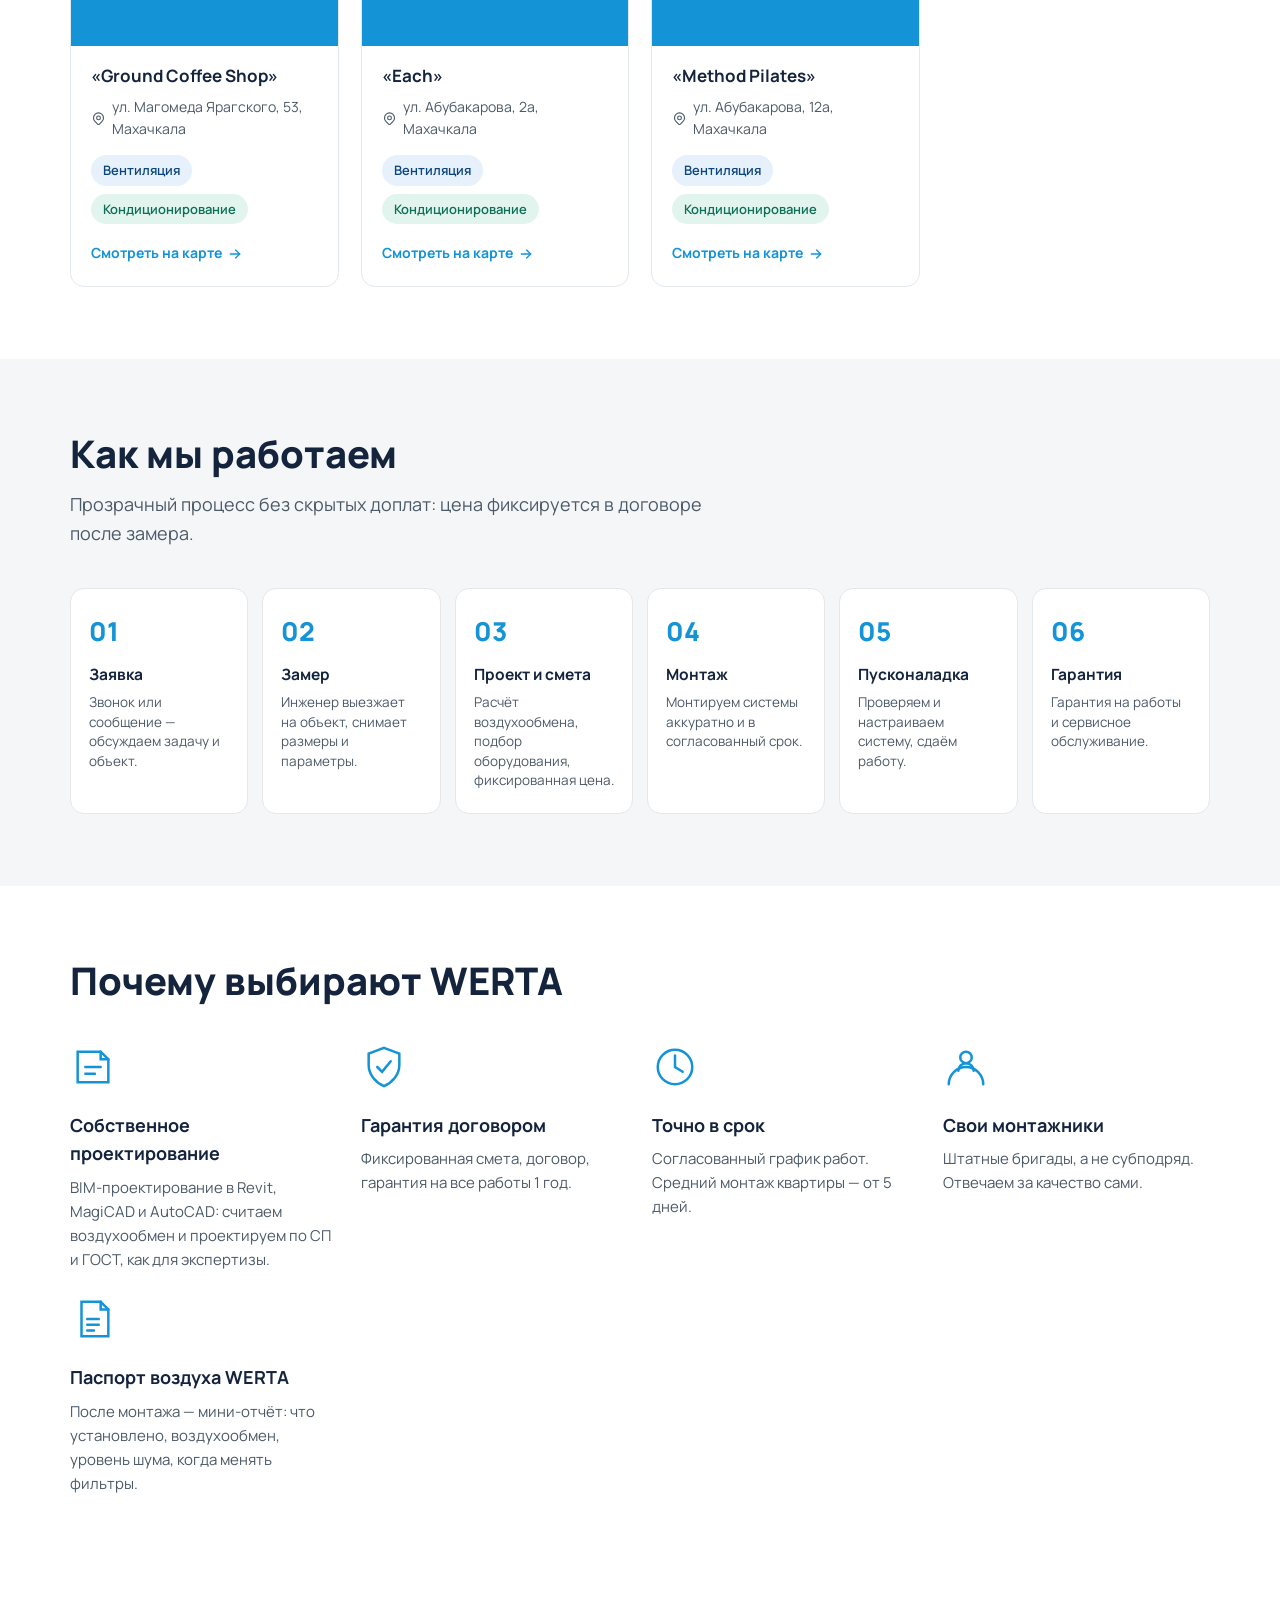
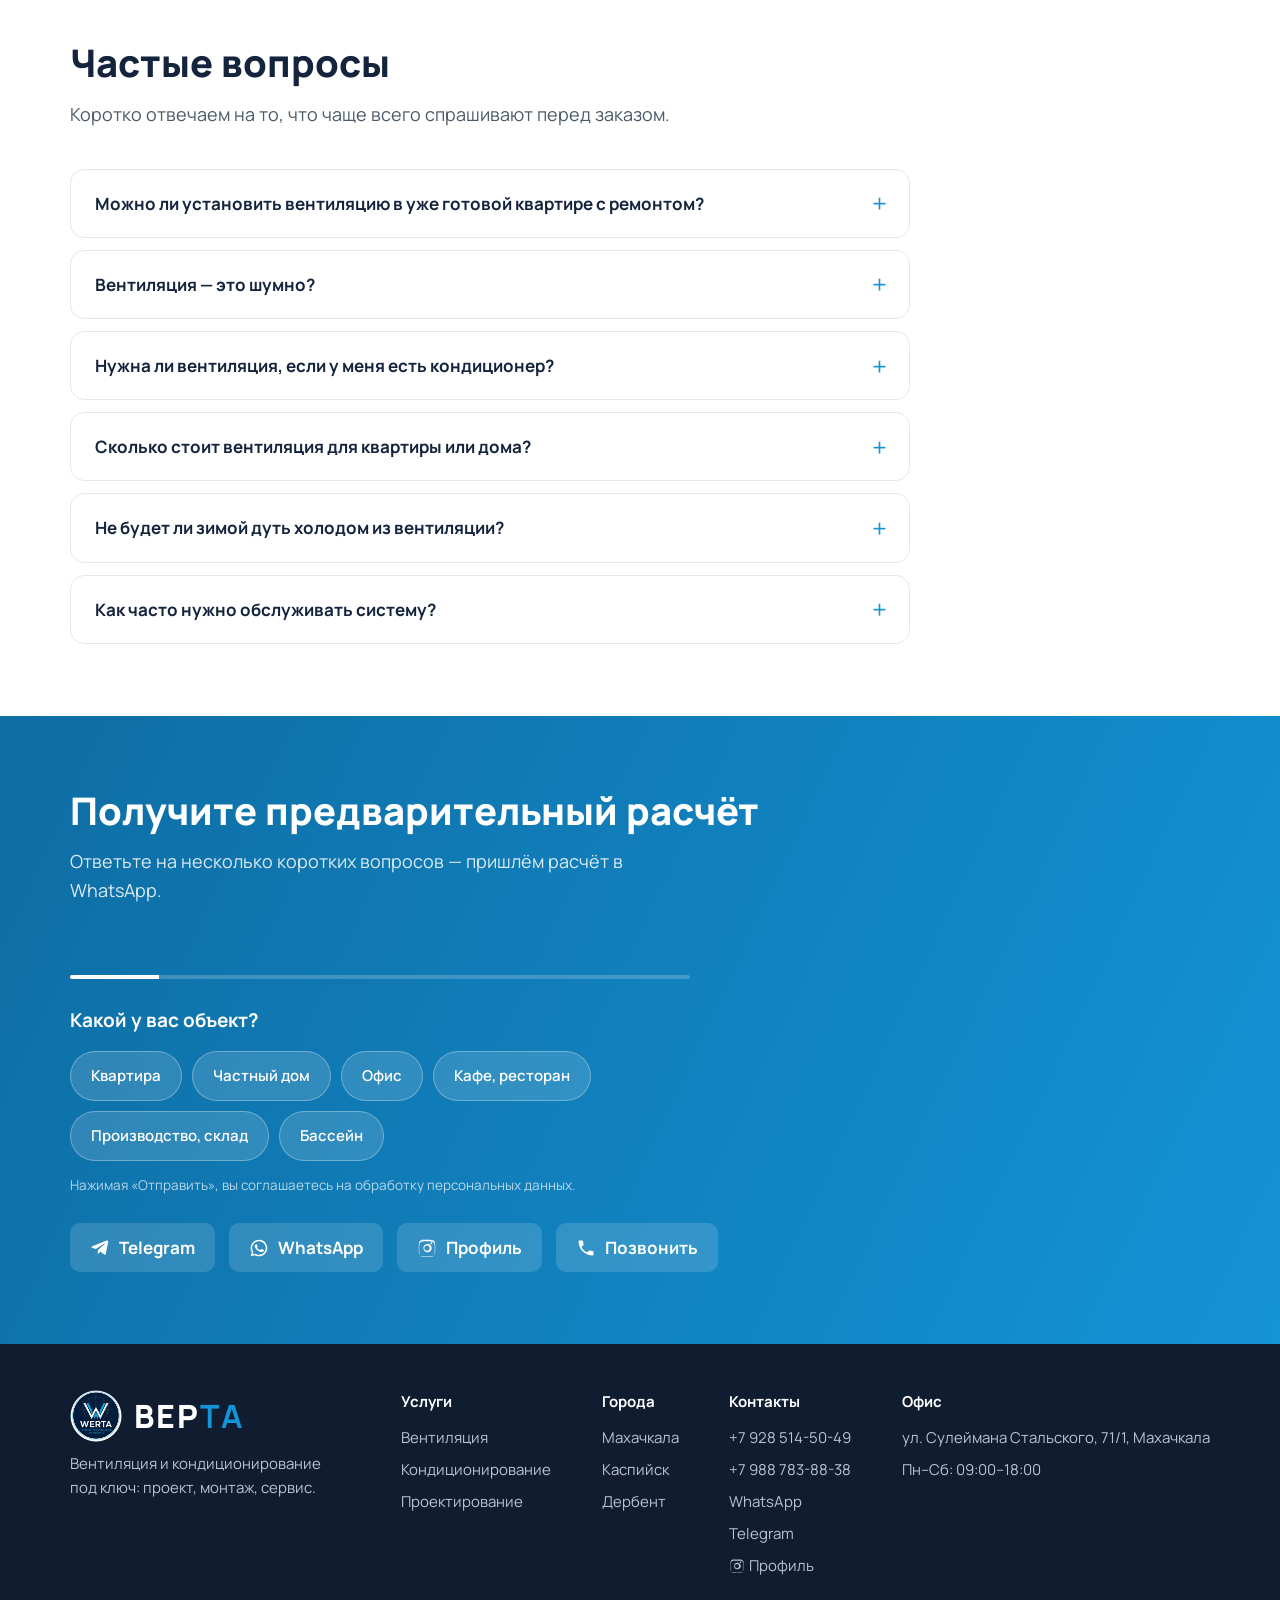
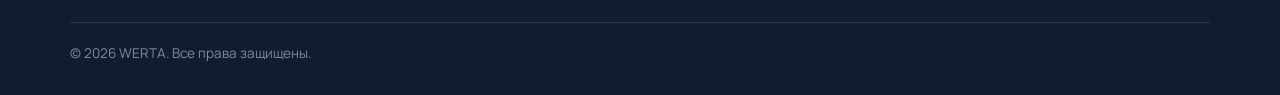
==== commit 746bdd3d: "Шапка прозрачная→матовая при скролле + 3D-волна названия ВЕРТА - Название ВЕРТА: 3D-волна по буквам " ====
--- a/index.html
+++ b/index.html
@@ -25,7 +25,7 @@
 <link rel="preconnect" href="https://fonts.googleapis.com">
 <link rel="preconnect" href="https://fonts.gstatic.com" crossorigin>
 <link href="https://fonts.googleapis.com/css2?family=Manrope:wght@400;600;700;800&display=swap" rel="stylesheet">
-<link rel="stylesheet" href="css/style.css?v=20260713i">
+<link rel="stylesheet" href="css/style.css?v=20260714a">
 <link rel="icon" type="image/svg+xml" href="favicon.svg">
 <link rel="canonical" href="https://werta-klimat.ru/">
 <meta property="og:type" content="website">
@@ -151,7 +151,7 @@
 
 <header class="header">
   <div class="container header__inner">
-    <a class="logo" href="index.html"><img class="logo__mark" src="img/logo.png" alt="WERTA — логотип" width="42" height="42"><span class="logo__text">ВЕР<b>ТА</b><small class="logo__roll"><span class="logo__roll-in"><span class="logo__roll-f">Вентиляция</span><span class="logo__roll-f">Кондиционирование</span><span class="logo__roll-f">Проектирование</span><span class="logo__roll-f">Сервис</span></span></small></span></a>
+    <a class="logo" href="index.html"><img class="logo__mark" src="img/logo.png" alt="WERTA — логотип" width="42" height="42"><span class="logo__text"><span class="logo__wm"><span class="lw">В</span><span class="lw">Е</span><span class="lw">Р</span><b class="lw">Т</b><b class="lw">А</b></span><small class="logo__roll"><span class="logo__roll-in"><span class="logo__roll-f">Вентиляция</span><span class="logo__roll-f">Кондиционирование</span><span class="logo__roll-f">Проектирование</span><span class="logo__roll-f">Сервис</span></span></small></span></a>
     <nav class="nav" id="nav">
       <a href="#uslugi">Услуги</a>
       <a href="#obekty">Объекты</a>
@@ -781,7 +781,7 @@
   <div class="container">
     <div class="footer__grid">
       <div class="footer__col">
-        <a class="logo" href="index.html"><img class="logo__mark" src="img/logo.png" alt="WERTA — логотип" width="42" height="42"><span class="logo__text">ВЕР<b>ТА</b></span></a>
+        <a class="logo" href="index.html"><img class="logo__mark" src="img/logo.png" alt="WERTA — логотип" width="42" height="42"><span class="logo__text"><span class="logo__wm"><span class="lw">В</span><span class="lw">Е</span><span class="lw">Р</span><b class="lw">Т</b><b class="lw">А</b></span></span></a>
         <p style="margin-top:10px; max-width:280px;">Вентиляция и кондиционирование под ключ: проект, монтаж, сервис.</p>
       </div>
       <div class="footer__col">
@@ -860,6 +860,6 @@
   </button>
 </div>
 
-<script src="js/main.js?v=20260713i"></script>
+<script src="js/main.js?v=20260714a"></script>
 </body>
 </html>
--- a/css/style.css
+++ b/css/style.css
@@ -61,16 +61,42 @@
 /* ---------- Шапка ---------- */
 .header {
   position: sticky; top: 0; z-index: 50;
+  background: transparent;
+  border-bottom: 1px solid transparent;
+  transition: background .3s ease, border-color .3s ease, backdrop-filter .3s ease;
+}
+.header--solid {
   background: rgba(255,255,255,.92);
-  backdrop-filter: blur(8px);
-  border-bottom: 1px solid var(--line);
-}
-.header__inner { display: flex; align-items: center; gap: 28px; height: 90px; }
-.logo { display: flex; align-items: center; gap: 12px; font-size: 32px; font-weight: 800; letter-spacing: .06em; color: var(--ink); text-decoration: none; flex-shrink: 0; white-space: nowrap; }
+  backdrop-filter: blur(10px);
+  border-bottom-color: var(--line);
+}
+.header__inner { display: flex; align-items: center; gap: 28px; height: 104px; transition: height .3s ease; }
+.logo { display: flex; align-items: center; gap: 12px; font-size: 32px; font-weight: 800; letter-spacing: .06em; color: var(--ink); text-decoration: none; flex-shrink: 0; white-space: nowrap; transition: transform .2s ease; }
 .logo b { color: var(--accent); }
+/* Прозрачная шапка над тёмным hero — светлые логотип, подпись и бургер */
+.header:not(.header--solid) .logo { color: #fff; }
+.header:not(.header--solid) .logo small,
+.header:not(.header--solid) .logo__roll-f { color: rgba(255,255,255,.9); }
+.header:not(.header--solid) .burger span { background: #fff; }
 .logo__mark { width: 52px; height: 52px; flex-shrink: 0; border-radius: 11px; }
 .logo__text { line-height: 1.1; white-space: nowrap; }
 .logo small { display: block; font-size: 10.5px; font-weight: 600; letter-spacing: .14em; color: var(--ink-soft); text-transform: uppercase; }
+
+/* Название ВЕРТА — 3D-волна: буквы переворачиваются по очереди, цвет бежит волной */
+.logo__wm { display: inline-block; perspective: 600px; }
+.logo__wm .lw {
+  display: inline-block; transform-style: preserve-3d; will-change: transform;
+  animation: wmFlip 3.8s ease-in-out infinite;
+}
+.logo__wm .lw:nth-child(2) { animation-delay: .12s; }
+.logo__wm .lw:nth-child(3) { animation-delay: .24s; }
+.logo__wm .lw:nth-child(4) { animation-delay: .36s; }
+.logo__wm .lw:nth-child(5) { animation-delay: .48s; }
+@keyframes wmFlip {
+  0%, 55%, 100% { transform: rotateX(0); }
+  25% { transform: rotateX(-180deg); color: #2aa9e2; }
+}
+@media (prefers-reduced-motion: reduce) { .logo__wm .lw { animation: none; } }
 
 /* Слова услуг под названием сменяются в 3D (барабан-ролодекс) */
 .logo__roll { perspective: 520px; height: 20px; }
@@ -116,7 +142,13 @@
 .header__contact { display: flex; align-items: center; gap: 14px; }
 .header__phone { font-weight: 800; color: var(--ink); text-decoration: none; white-space: nowrap; }
 .header__phone:hover { color: var(--accent); }
-.btn--header { padding: 11px 20px; font-size: 14px; }
+.btn--header {
+  padding: 12px 22px; font-size: 14px;
+  box-shadow: 0 4px 0 var(--accent-dark), 0 6px 14px rgba(20,36,61,.22);
+  transition: transform .12s ease, box-shadow .12s ease, background .2s ease;
+}
+.btn--header:hover { transform: translateY(-2px); box-shadow: 0 6px 0 var(--accent-dark), 0 11px 20px rgba(20,36,61,.28); }
+.btn--header:active { transform: translateY(4px); box-shadow: 0 0 0 var(--accent-dark), 0 2px 5px rgba(20,36,61,.22); }
 .burger { display: none; background: none; border: none; cursor: pointer; padding: 8px; }
 .burger span { display: block; width: 24px; height: 3px; background: var(--ink); margin: 5px 0; border-radius: 2px; }
 
@@ -383,13 +415,14 @@
 @media (max-width: 960px) {
   .grid--3, .grid--4, .works, .objects, .features { grid-template-columns: repeat(2, 1fr); }
   .steps { grid-template-columns: repeat(3, 1fr); }
-  .header__inner { height: 78px; }
+  .header__inner { height: 84px; }
   .nav { display: none; }
   .nav.open {
-    display: flex; position: absolute; top: 78px; left: 0; right: 0;
+    display: flex; position: absolute; top: 84px; left: 0; right: 0;
     flex-direction: column; background: #fff; padding: 20px;
     border-bottom: 1px solid var(--line); box-shadow: var(--shadow);
   }
+  .nav.open a { color: var(--ink); }
   .burger { display: block; margin-left: auto; }
   .header__contact { margin-left: 0; }
   .btn--header { display: none; }
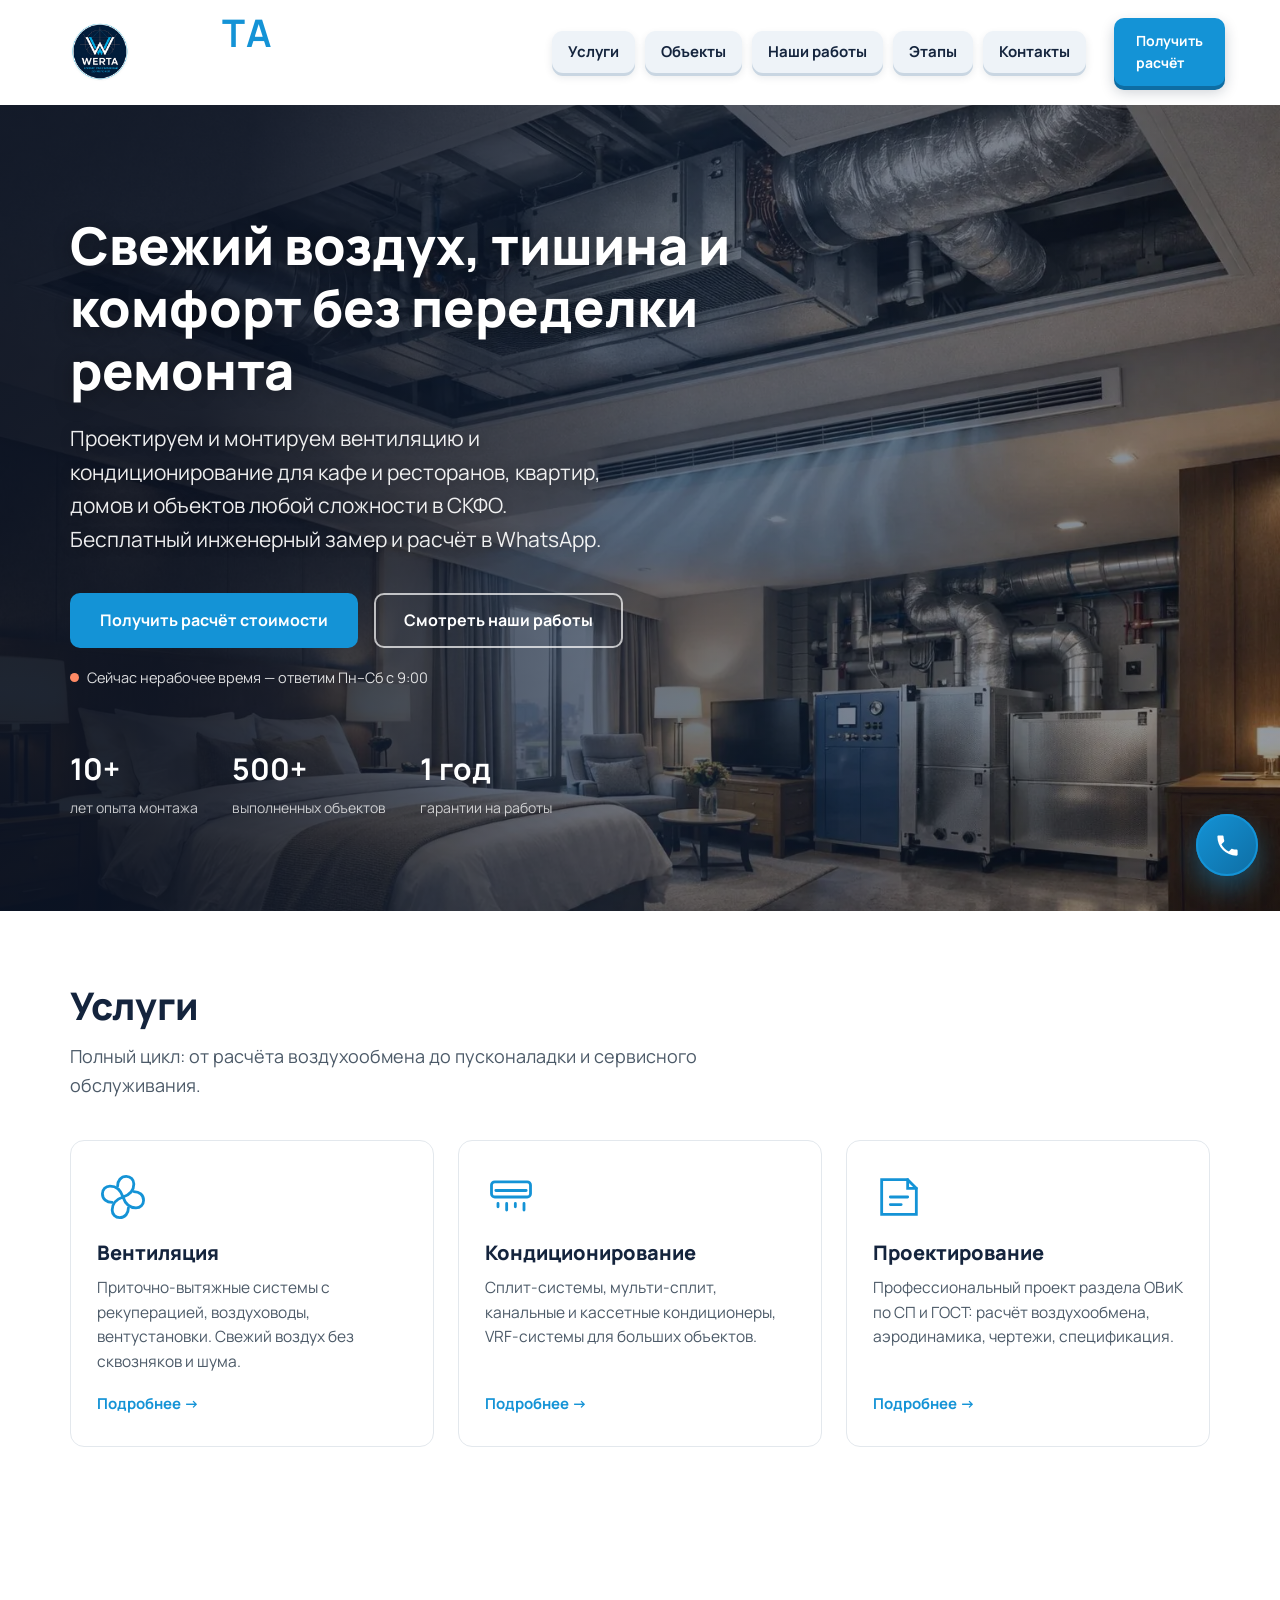
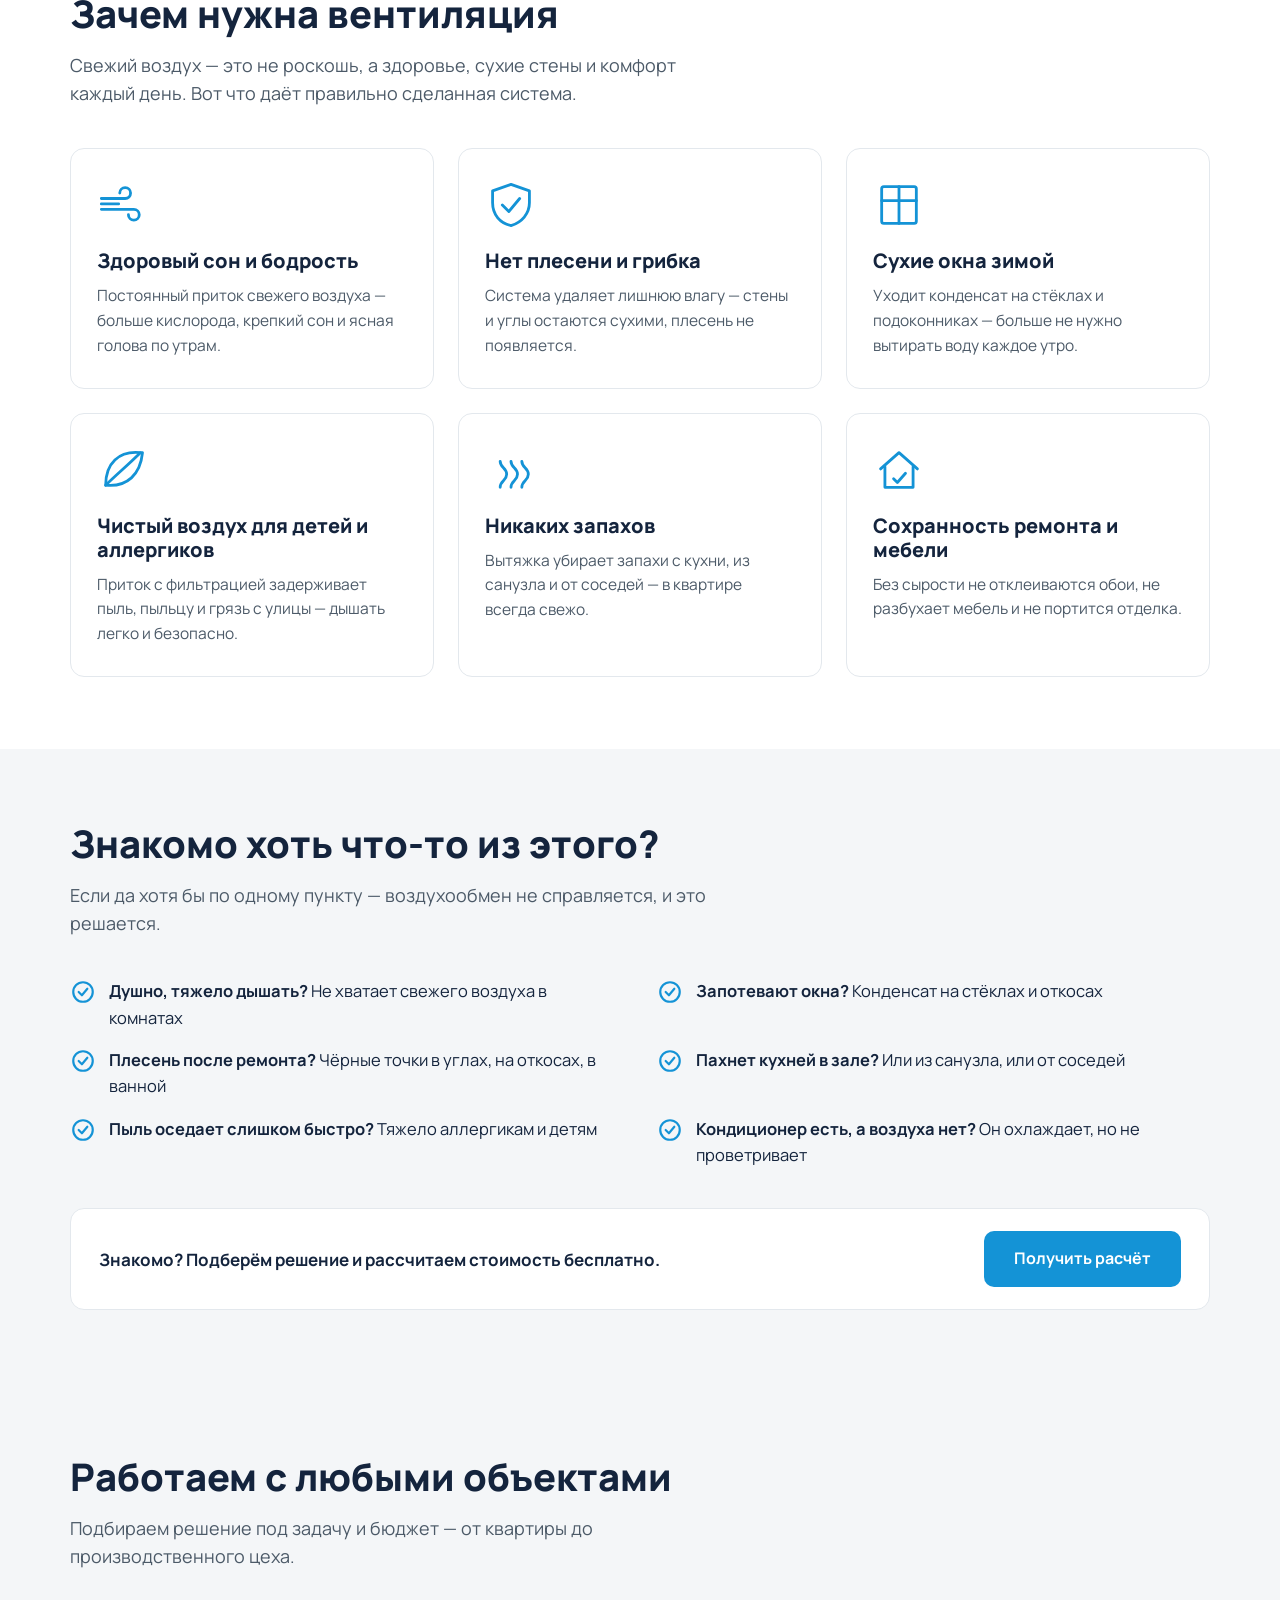
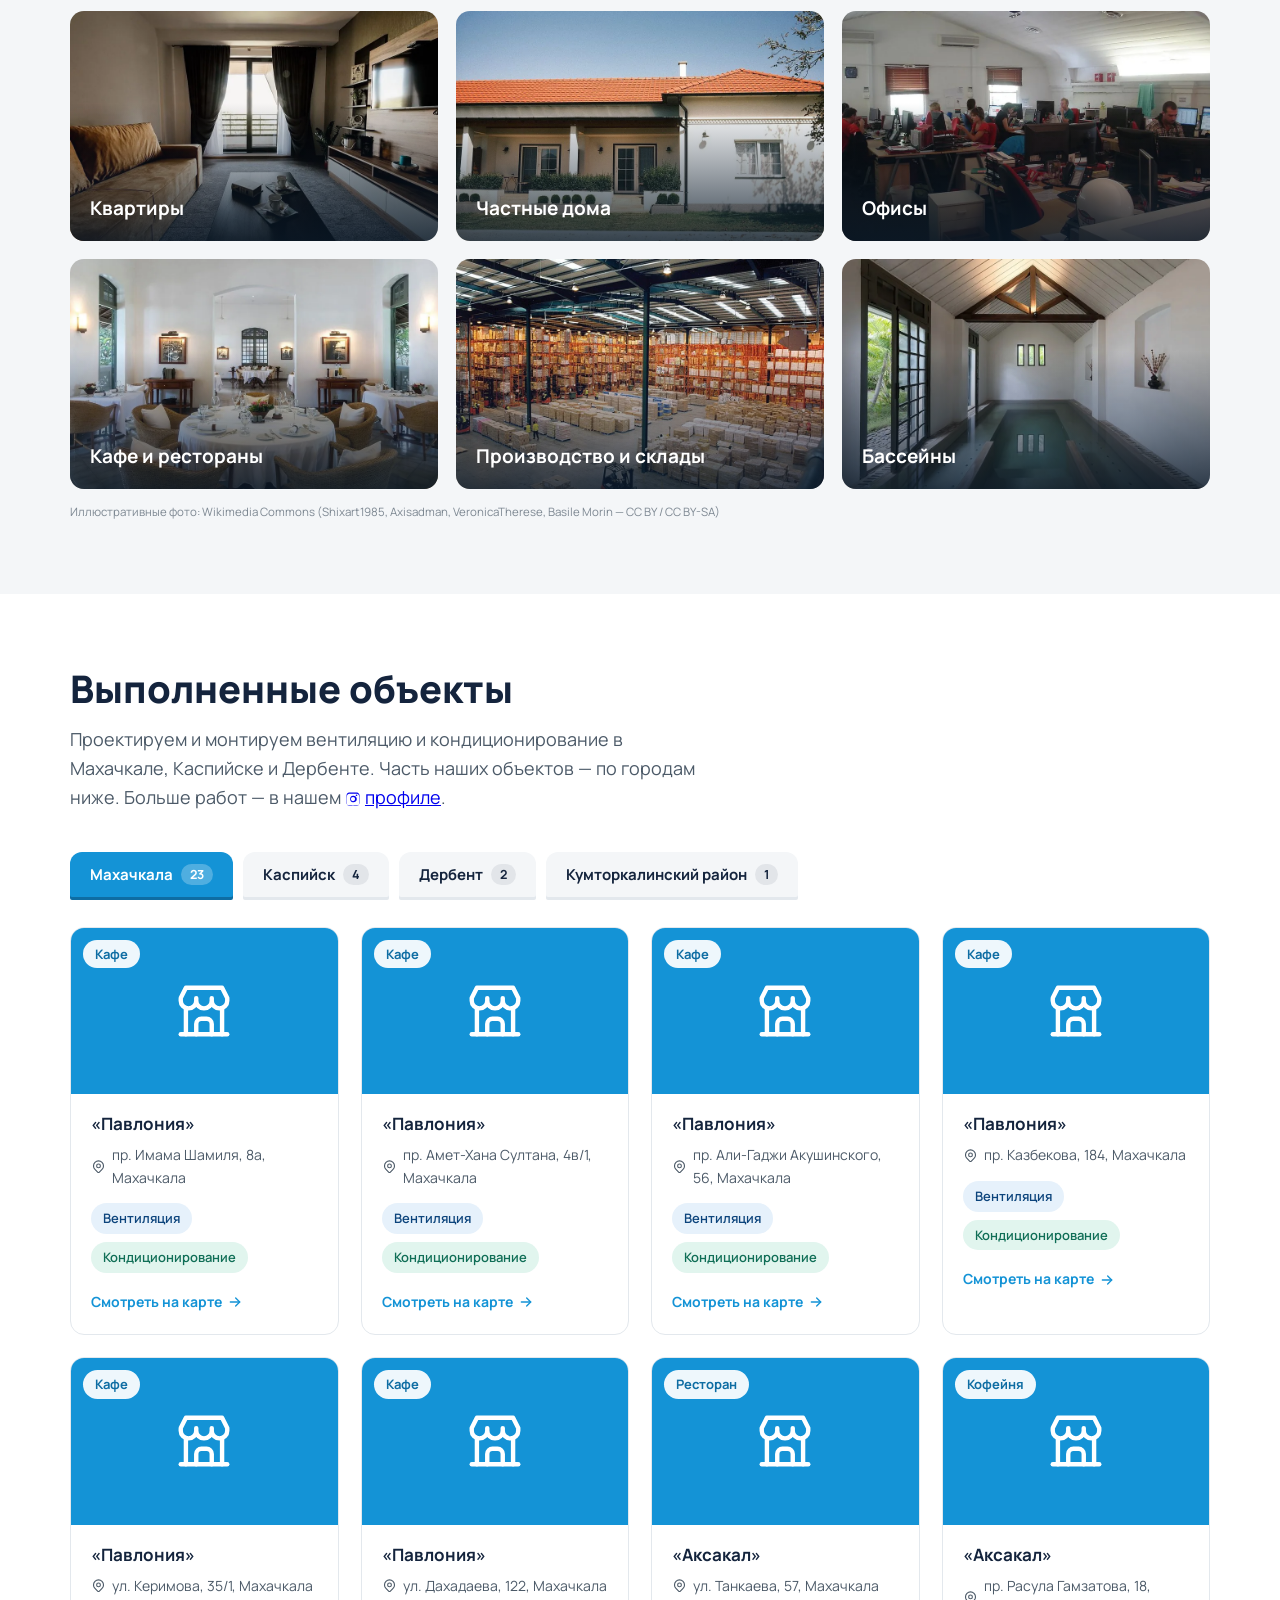
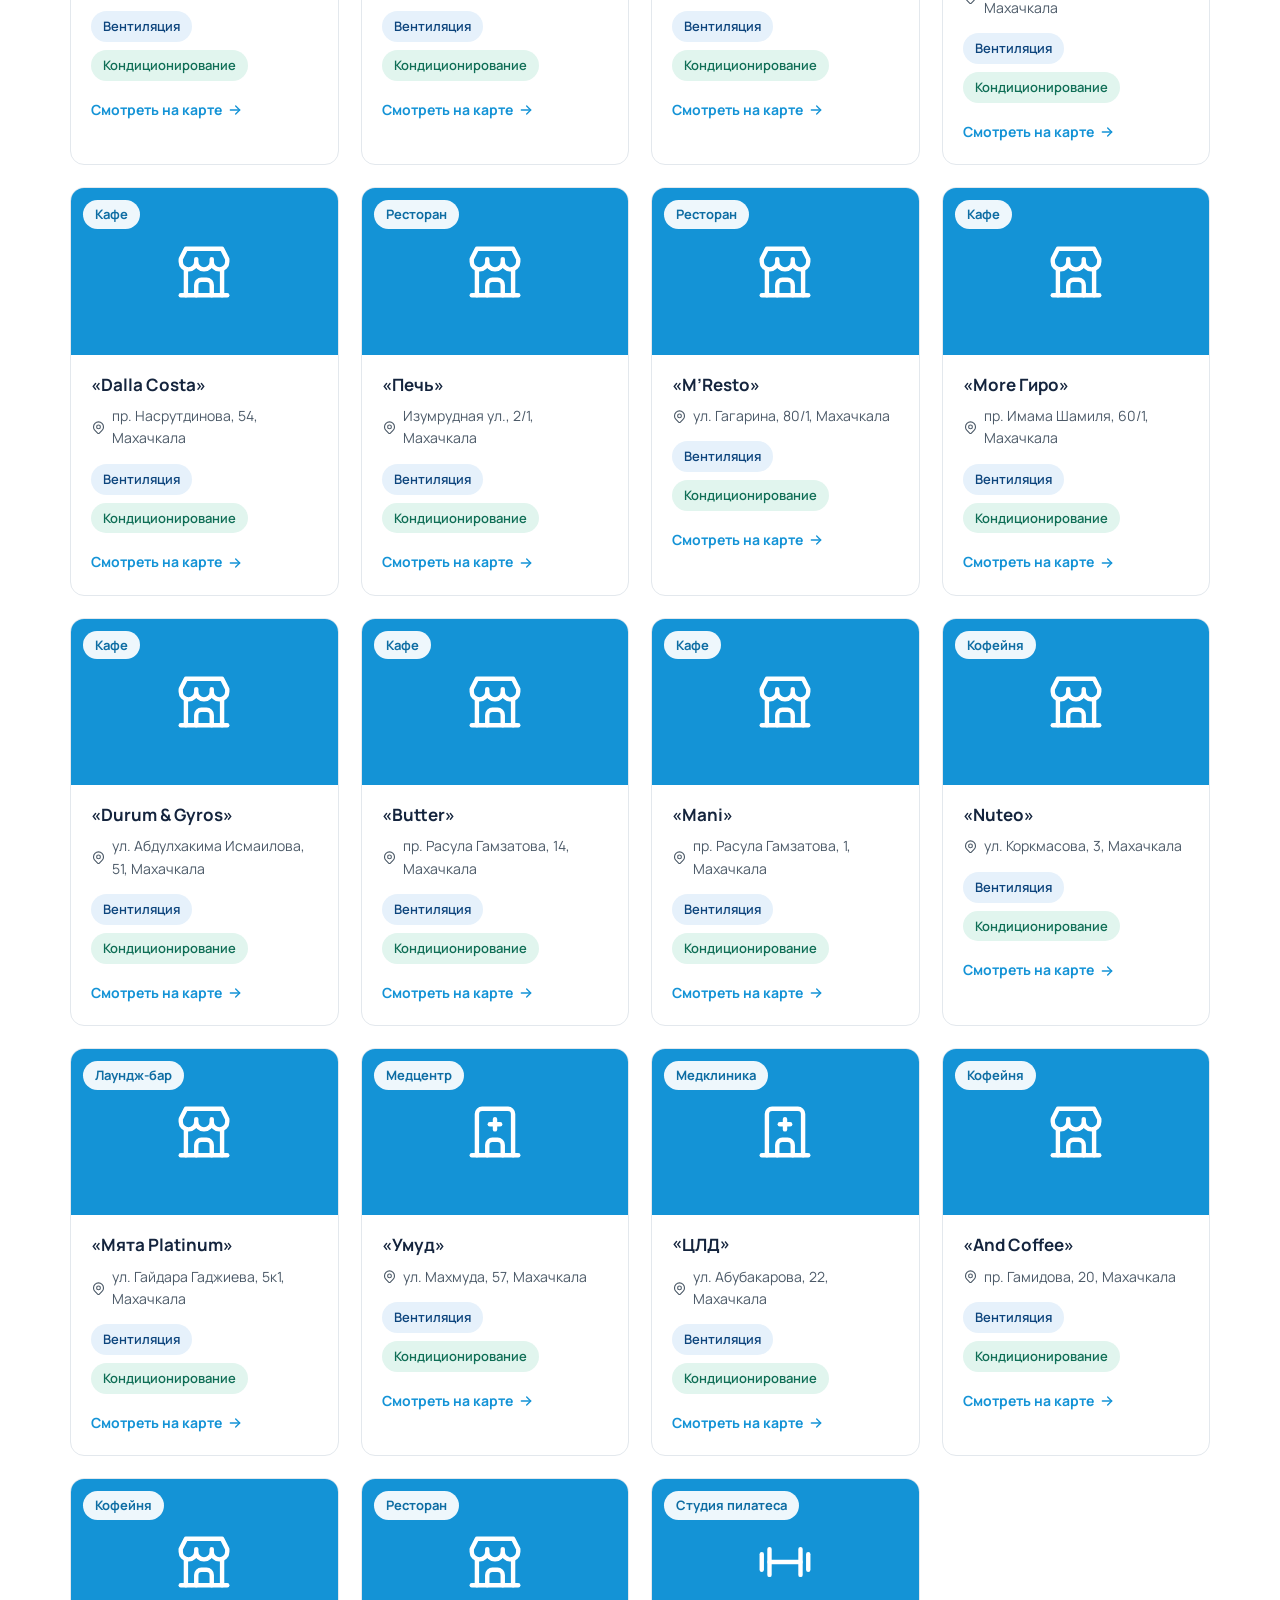
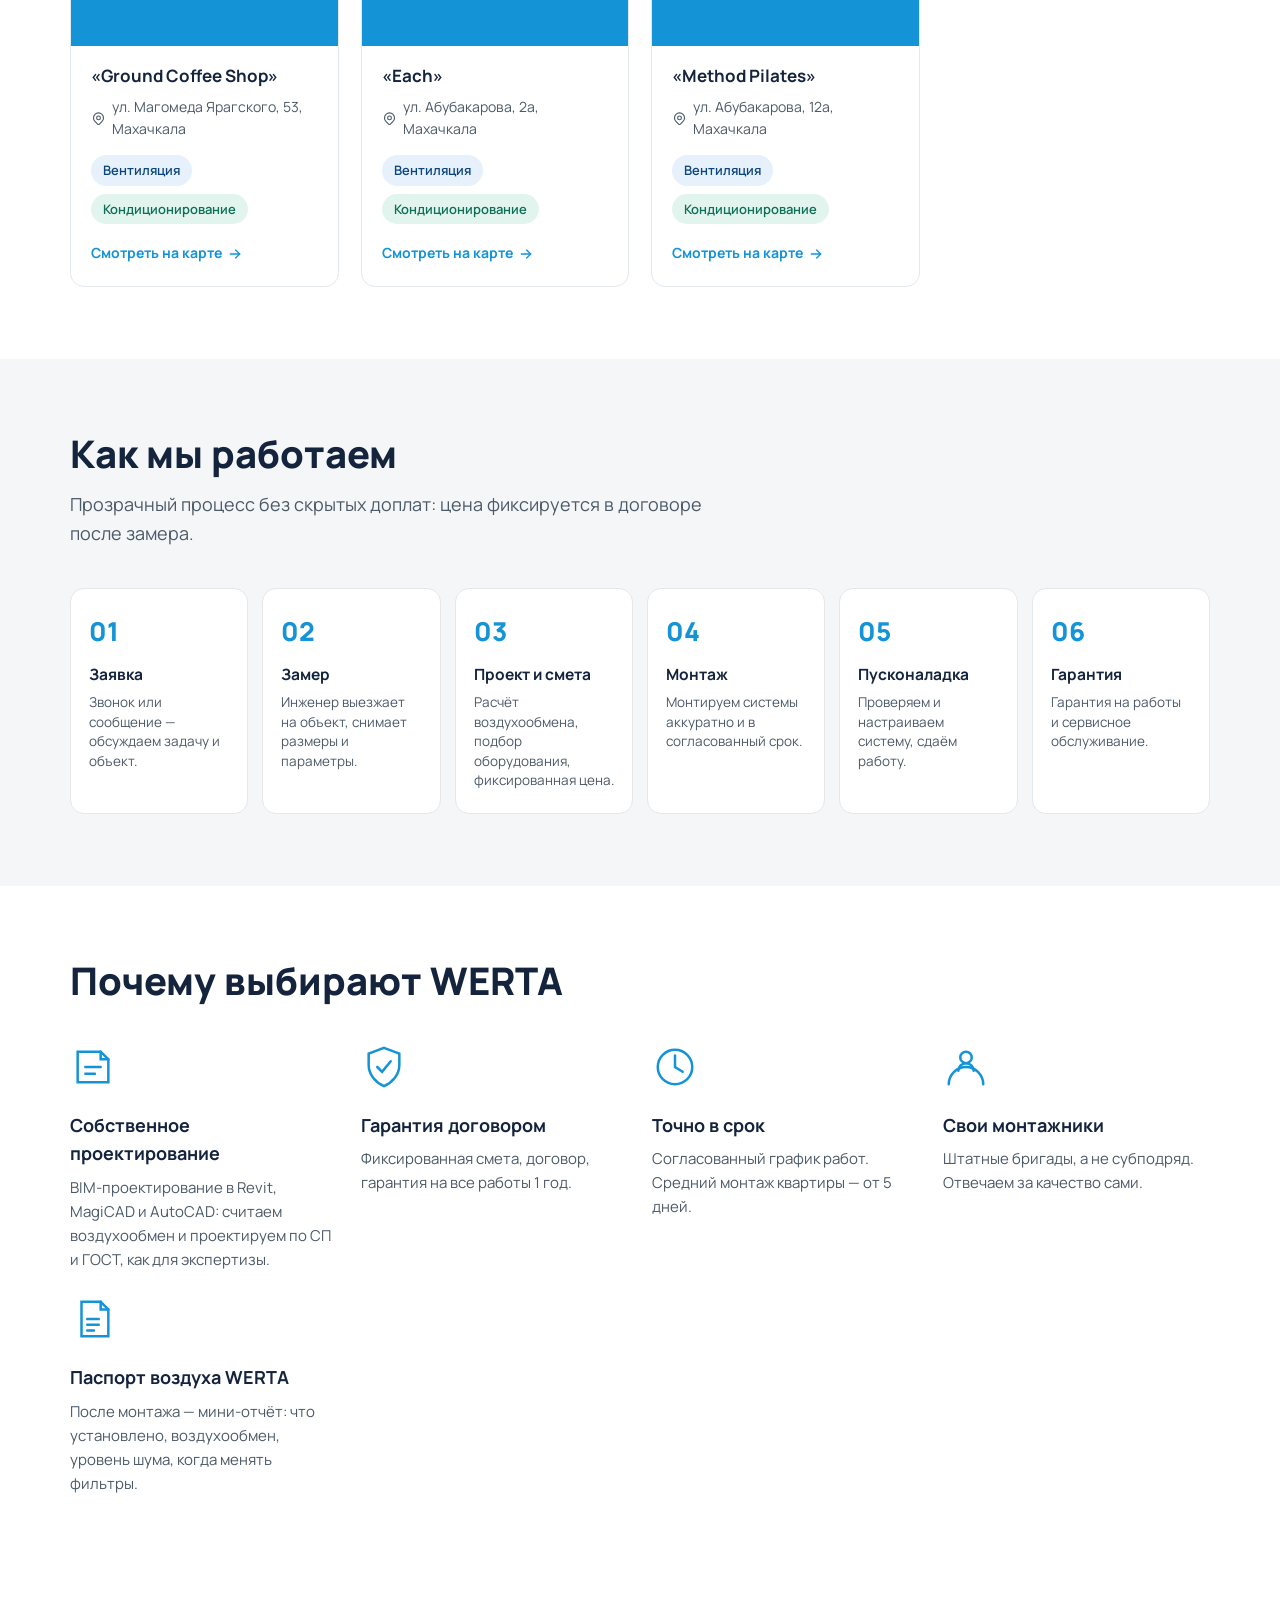
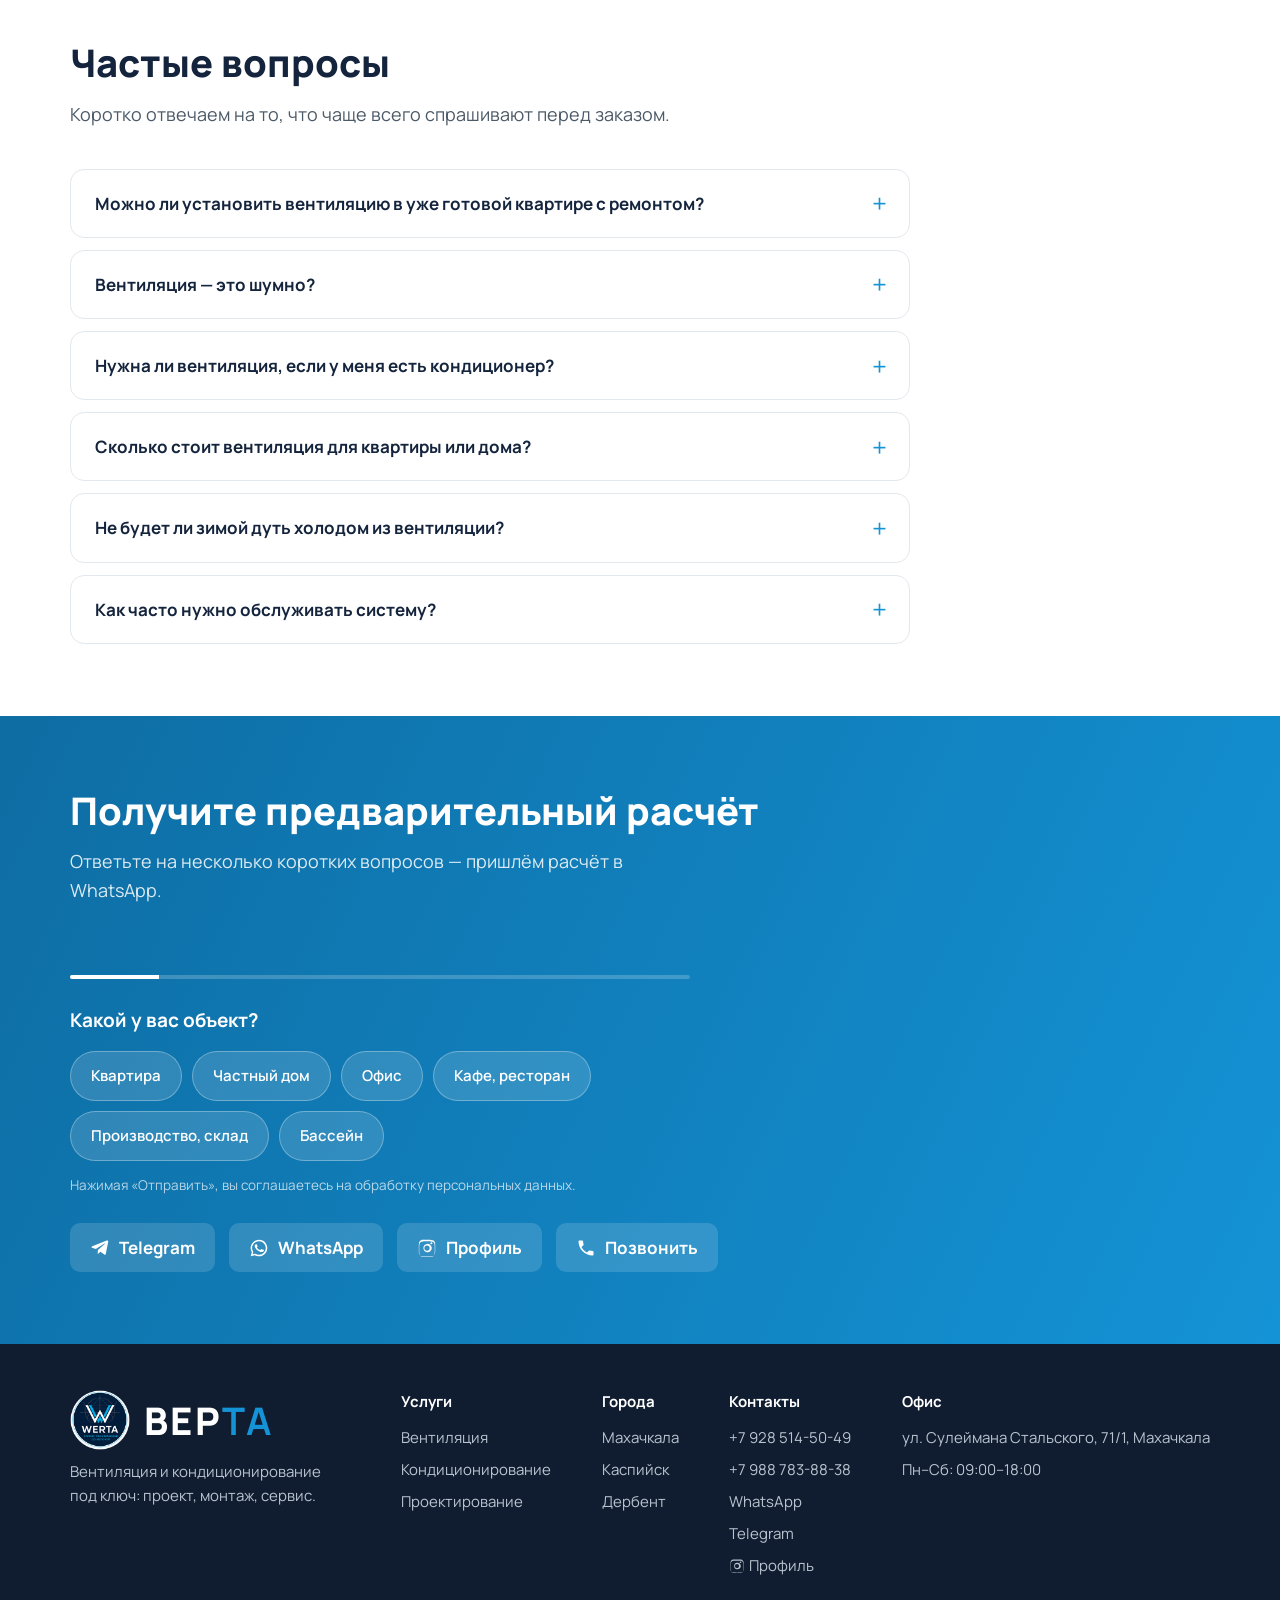
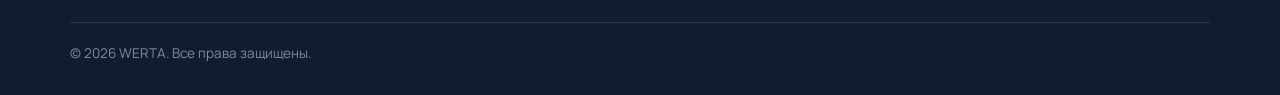
==== commit 32b5b753: "Логотип: статичное название ВЕРТА + все услуги видны сразу + крупнее - Убран переворот букв названия" ====
--- a/index.html
+++ b/index.html
@@ -25,7 +25,7 @@
 <link rel="preconnect" href="https://fonts.googleapis.com">
 <link rel="preconnect" href="https://fonts.gstatic.com" crossorigin>
 <link href="https://fonts.googleapis.com/css2?family=Manrope:wght@400;600;700;800&display=swap" rel="stylesheet">
-<link rel="stylesheet" href="css/style.css?v=20260714a">
+<link rel="stylesheet" href="css/style.css?v=20260714b">
 <link rel="icon" type="image/svg+xml" href="favicon.svg">
 <link rel="canonical" href="https://werta-klimat.ru/">
 <meta property="og:type" content="website">
@@ -151,7 +151,7 @@
 
 <header class="header">
   <div class="container header__inner">
-    <a class="logo" href="index.html"><img class="logo__mark" src="img/logo.png" alt="WERTA — логотип" width="42" height="42"><span class="logo__text"><span class="logo__wm"><span class="lw">В</span><span class="lw">Е</span><span class="lw">Р</span><b class="lw">Т</b><b class="lw">А</b></span><small class="logo__roll"><span class="logo__roll-in"><span class="logo__roll-f">Вентиляция</span><span class="logo__roll-f">Кондиционирование</span><span class="logo__roll-f">Проектирование</span><span class="logo__roll-f">Сервис</span></span></small></span></a>
+    <a class="logo" href="index.html"><img class="logo__mark" src="img/logo.png" alt="WERTA — логотип" width="42" height="42"><span class="logo__text">ВЕР<b>ТА</b><small class="logo__sub">Вентиляция • Кондиционирование • Проектирование • Сервис</small></span></a>
     <nav class="nav" id="nav">
       <a href="#uslugi">Услуги</a>
       <a href="#obekty">Объекты</a>
@@ -781,7 +781,7 @@
   <div class="container">
     <div class="footer__grid">
       <div class="footer__col">
-        <a class="logo" href="index.html"><img class="logo__mark" src="img/logo.png" alt="WERTA — логотип" width="42" height="42"><span class="logo__text"><span class="logo__wm"><span class="lw">В</span><span class="lw">Е</span><span class="lw">Р</span><b class="lw">Т</b><b class="lw">А</b></span></span></a>
+        <a class="logo" href="index.html"><img class="logo__mark" src="img/logo.png" alt="WERTA — логотип" width="42" height="42"><span class="logo__text">ВЕР<b>ТА</b></span></a>
         <p style="margin-top:10px; max-width:280px;">Вентиляция и кондиционирование под ключ: проект, монтаж, сервис.</p>
       </div>
       <div class="footer__col">
@@ -860,6 +860,6 @@
   </button>
 </div>
 
-<script src="js/main.js?v=20260714a"></script>
+<script src="js/main.js?v=20260714b"></script>
 </body>
 </html>
--- a/css/style.css
+++ b/css/style.css
@@ -71,57 +71,21 @@
   border-bottom-color: var(--line);
 }
 .header__inner { display: flex; align-items: center; gap: 28px; height: 104px; transition: height .3s ease; }
-.logo { display: flex; align-items: center; gap: 12px; font-size: 32px; font-weight: 800; letter-spacing: .06em; color: var(--ink); text-decoration: none; flex-shrink: 0; white-space: nowrap; transition: transform .2s ease; }
+.logo { display: flex; align-items: center; gap: 14px; font-size: 38px; font-weight: 800; letter-spacing: .06em; color: var(--ink); text-decoration: none; flex-shrink: 0; white-space: nowrap; transition: transform .2s ease; }
 .logo b { color: var(--accent); }
 /* Прозрачная шапка над тёмным hero — светлые логотип, подпись и бургер */
 .header:not(.header--solid) .logo { color: #fff; }
-.header:not(.header--solid) .logo small,
-.header:not(.header--solid) .logo__roll-f { color: rgba(255,255,255,.9); }
+.header:not(.header--solid) .logo small { color: rgba(255,255,255,.92); }
 .header:not(.header--solid) .burger span { background: #fff; }
-.logo__mark { width: 52px; height: 52px; flex-shrink: 0; border-radius: 11px; }
-.logo__text { line-height: 1.1; white-space: nowrap; }
-.logo small { display: block; font-size: 10.5px; font-weight: 600; letter-spacing: .14em; color: var(--ink-soft); text-transform: uppercase; }
-
-/* Название ВЕРТА — 3D-волна: буквы переворачиваются по очереди, цвет бежит волной */
-.logo__wm { display: inline-block; perspective: 600px; }
-.logo__wm .lw {
-  display: inline-block; transform-style: preserve-3d; will-change: transform;
-  animation: wmFlip 3.8s ease-in-out infinite;
-}
-.logo__wm .lw:nth-child(2) { animation-delay: .12s; }
-.logo__wm .lw:nth-child(3) { animation-delay: .24s; }
-.logo__wm .lw:nth-child(4) { animation-delay: .36s; }
-.logo__wm .lw:nth-child(5) { animation-delay: .48s; }
-@keyframes wmFlip {
-  0%, 55%, 100% { transform: rotateX(0); }
-  25% { transform: rotateX(-180deg); color: #2aa9e2; }
-}
-@media (prefers-reduced-motion: reduce) { .logo__wm .lw { animation: none; } }
-
-/* Слова услуг под названием сменяются в 3D (барабан-ролодекс) */
-.logo__roll { perspective: 520px; height: 20px; }
-.logo__roll-in {
-  position: relative; display: block; height: 100%;
-  transform-style: preserve-3d; will-change: transform;
-  animation: logoRoll 9s cubic-bezier(.62,0,.34,1) infinite;
-}
-.logo__roll-f {
-  position: absolute; left: 0; top: 0; width: 100%; height: 100%;
-  display: flex; align-items: center; white-space: nowrap; backface-visibility: hidden;
-  font-size: 13px; color: var(--accent);
-}
-.logo__roll-f:nth-child(1) { transform: rotateX(0deg)   translateZ(10px); }
-.logo__roll-f:nth-child(2) { transform: rotateX(90deg)  translateZ(10px); }
-.logo__roll-f:nth-child(3) { transform: rotateX(180deg) translateZ(10px); }
-.logo__roll-f:nth-child(4) { transform: rotateX(270deg) translateZ(10px); }
-@keyframes logoRoll {
-  0%, 18%   { transform: rotateX(0deg); }
-  25%, 43%  { transform: rotateX(-90deg); }
-  50%, 68%  { transform: rotateX(-180deg); }
-  75%, 93%  { transform: rotateX(-270deg); }
-  100%      { transform: rotateX(-360deg); }
-}
-@media (prefers-reduced-motion: reduce) { .logo__roll-in { animation: none; } }
+.logo__mark { width: 60px; height: 60px; flex-shrink: 0; border-radius: 12px; }
+.logo__text { line-height: 1.12; }
+.logo small { display: block; font-weight: 600; text-transform: uppercase; }
+/* Услуги под названием — все 4 сразу, статичной строкой */
+.logo__sub {
+  margin-top: 4px; font-size: 13px; letter-spacing: .05em;
+  color: var(--accent); white-space: normal; max-width: 380px; line-height: 1.4;
+}
+
 .nav { display: flex; gap: 10px; margin-left: auto; flex-wrap: nowrap; }
 .nav a {
   color: var(--ink); text-decoration: none; font-weight: 700; font-size: 15px;
@@ -415,10 +379,10 @@
 @media (max-width: 960px) {
   .grid--3, .grid--4, .works, .objects, .features { grid-template-columns: repeat(2, 1fr); }
   .steps { grid-template-columns: repeat(3, 1fr); }
-  .header__inner { height: 84px; }
+  .header__inner { height: auto; min-height: 84px; padding: 8px 0; }
   .nav { display: none; }
   .nav.open {
-    display: flex; position: absolute; top: 84px; left: 0; right: 0;
+    display: flex; position: absolute; top: 100%; left: 0; right: 0;
     flex-direction: column; background: #fff; padding: 20px;
     border-bottom: 1px solid var(--line); box-shadow: var(--shadow);
   }
@@ -438,9 +402,9 @@
   .header__inner { gap: 10px; }
   .header__contact { gap: 8px; margin-left: auto; }
   .header__phone { font-size: 14px; }
-  .logo { font-size: 26px; gap: 9px; }
-  .logo__mark { width: 42px; height: 42px; }
-  .logo small { display: none; }
+  .logo { font-size: 30px; gap: 10px; }
+  .logo__mark { width: 48px; height: 48px; }
+  .logo__sub { font-size: 10px; letter-spacing: .03em; max-width: 210px; margin-top: 2px; }
   .burger { padding: 6px; }
 }
 
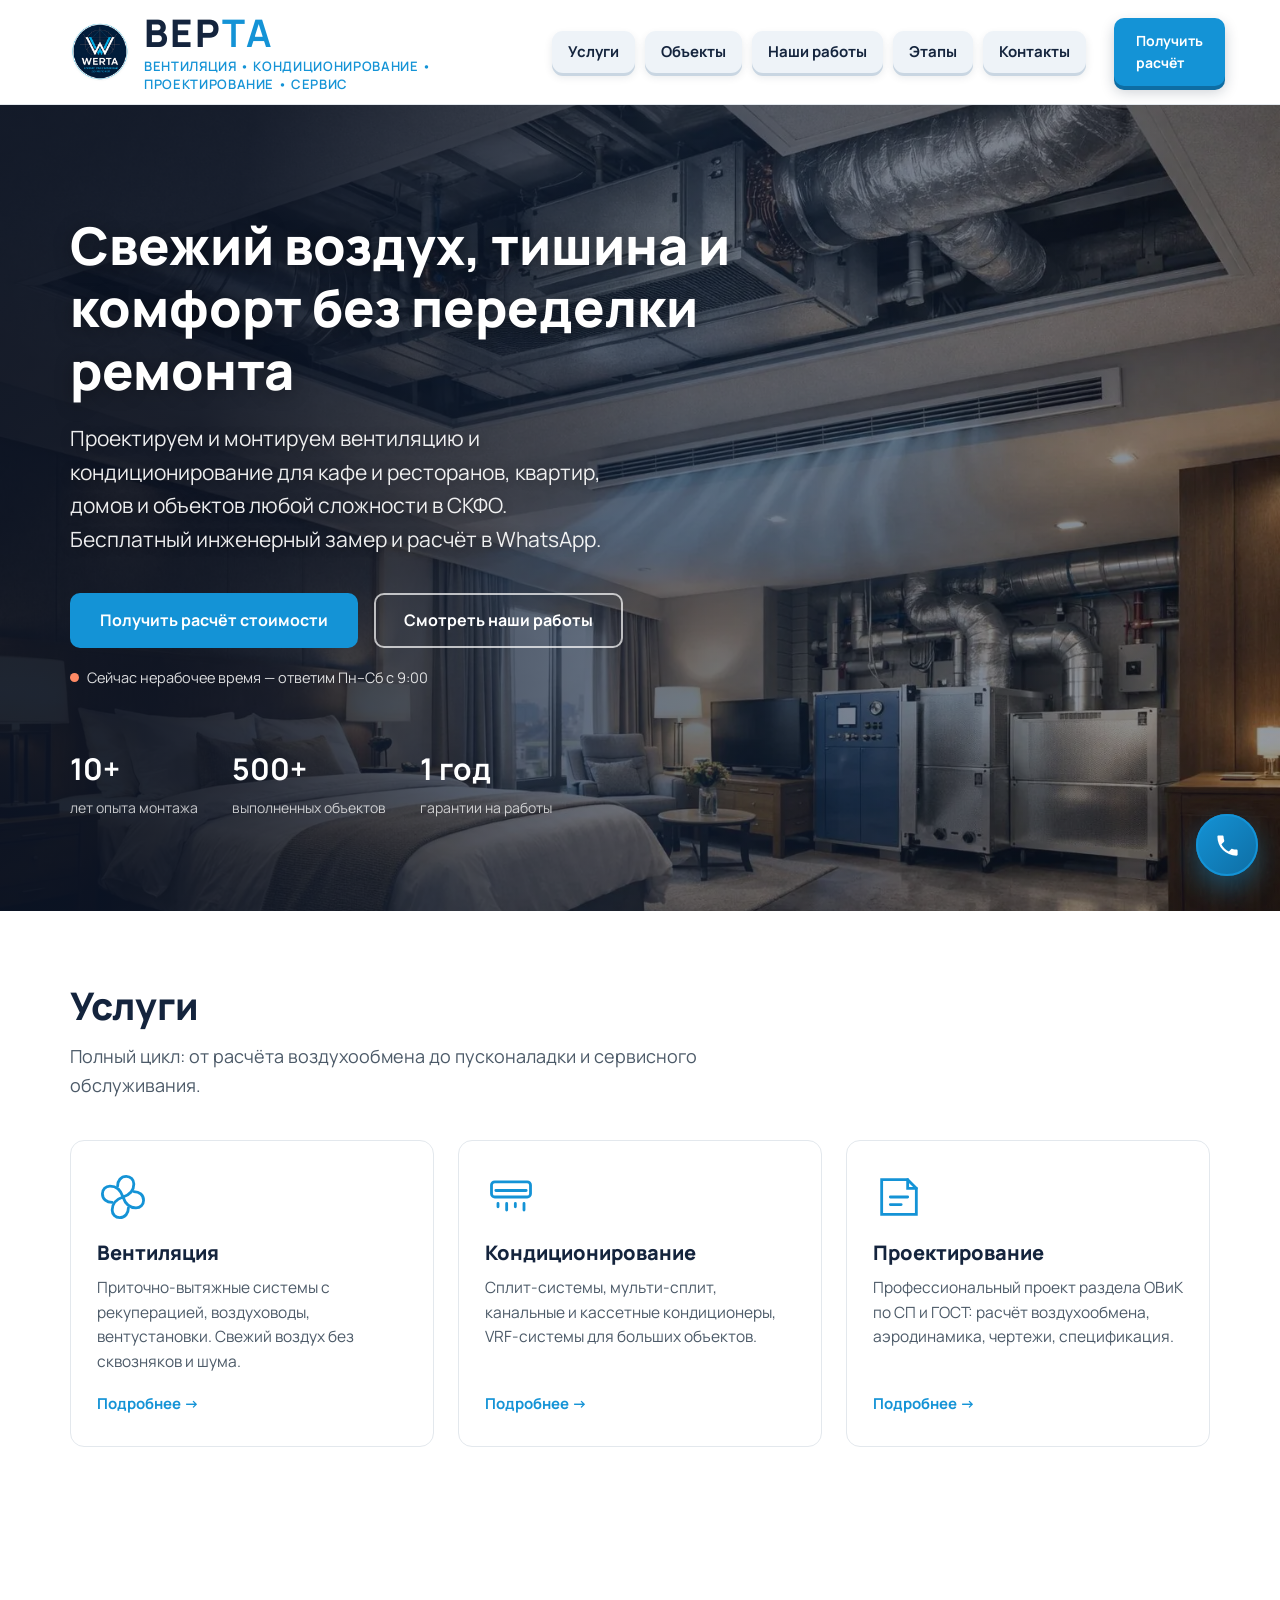
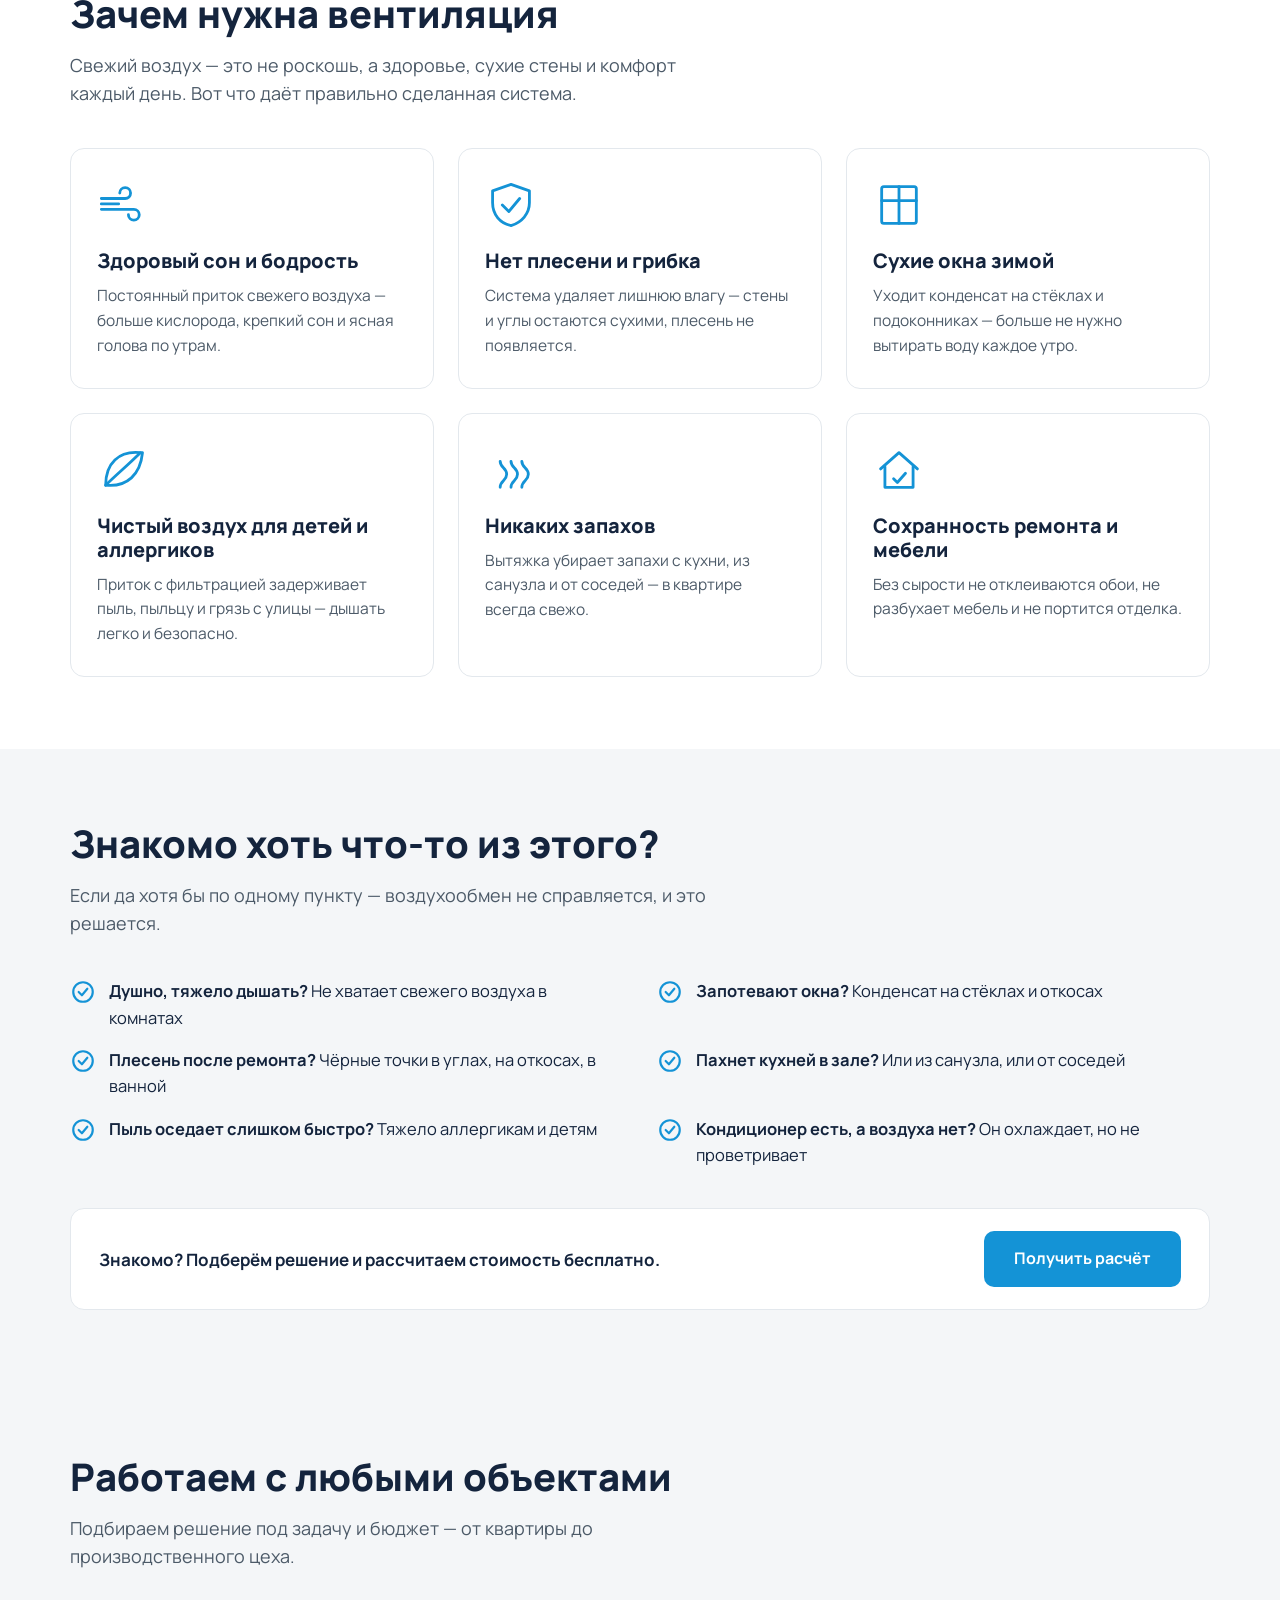
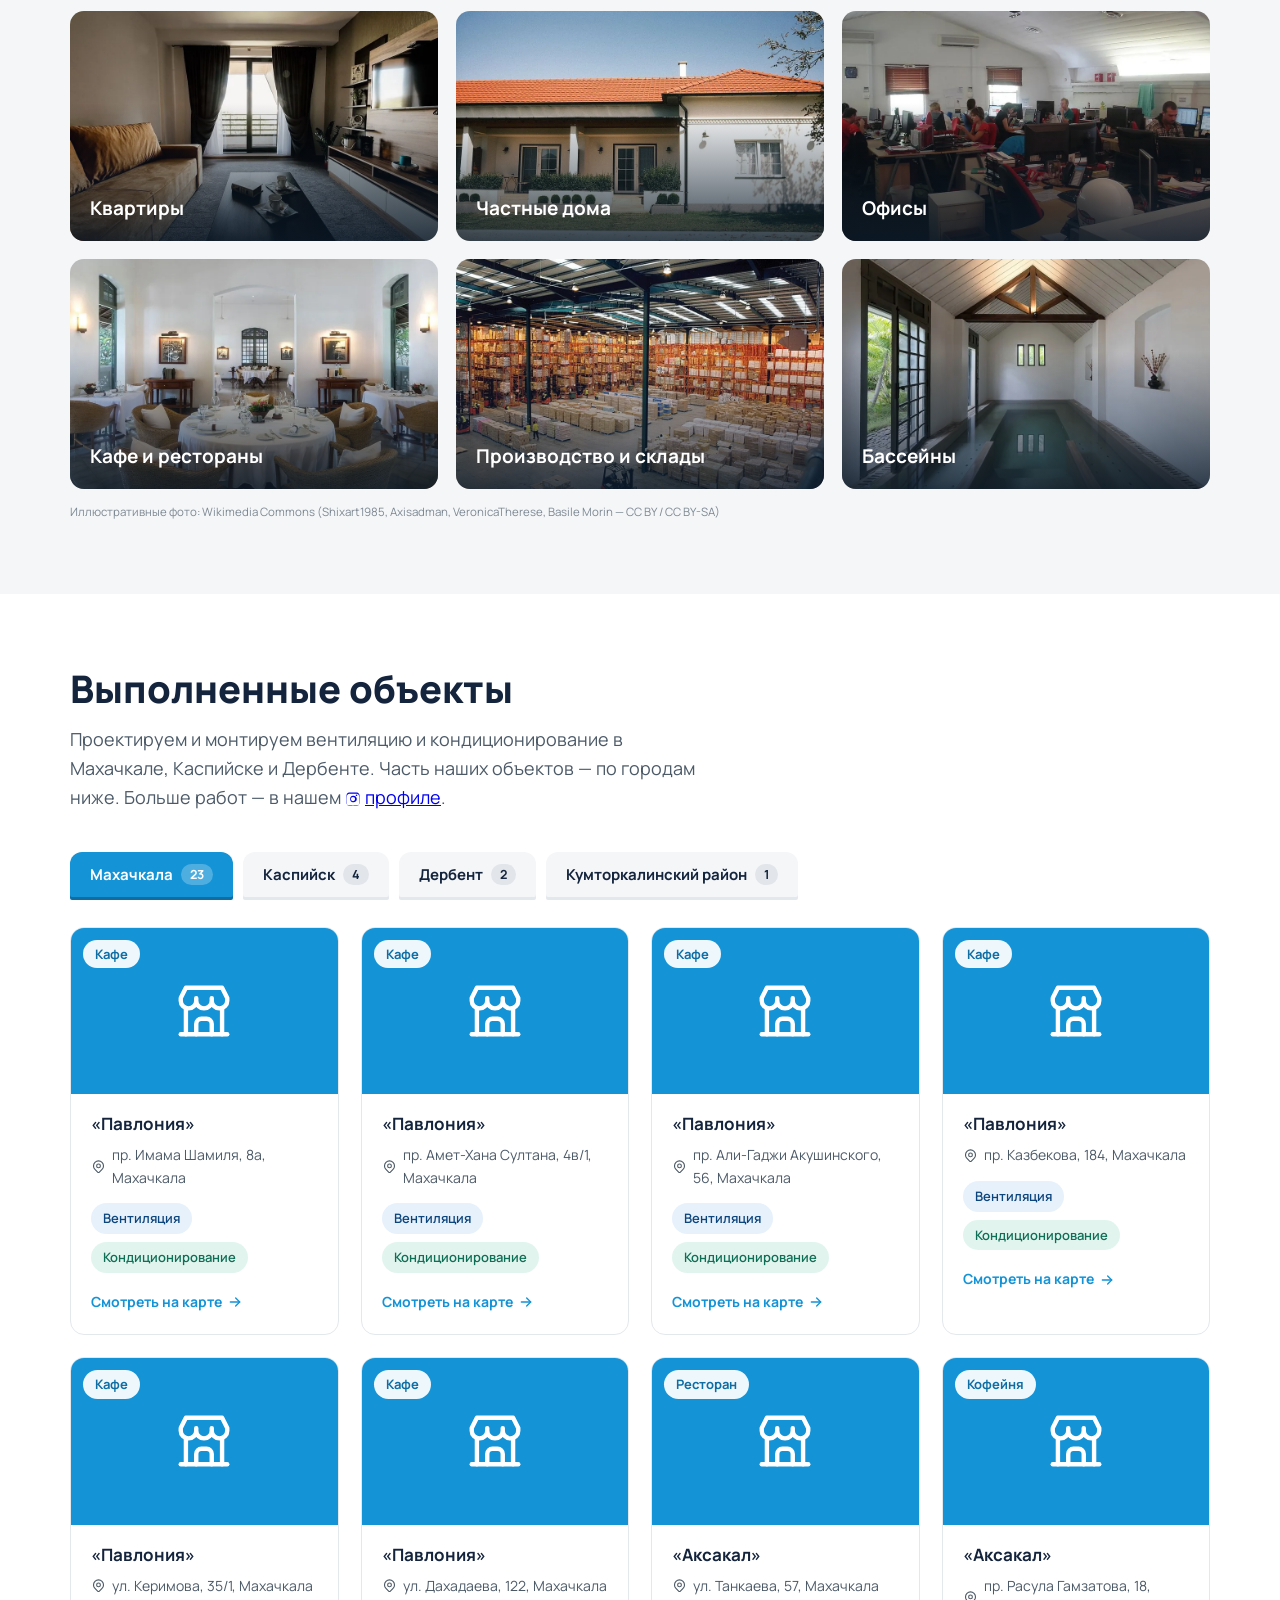
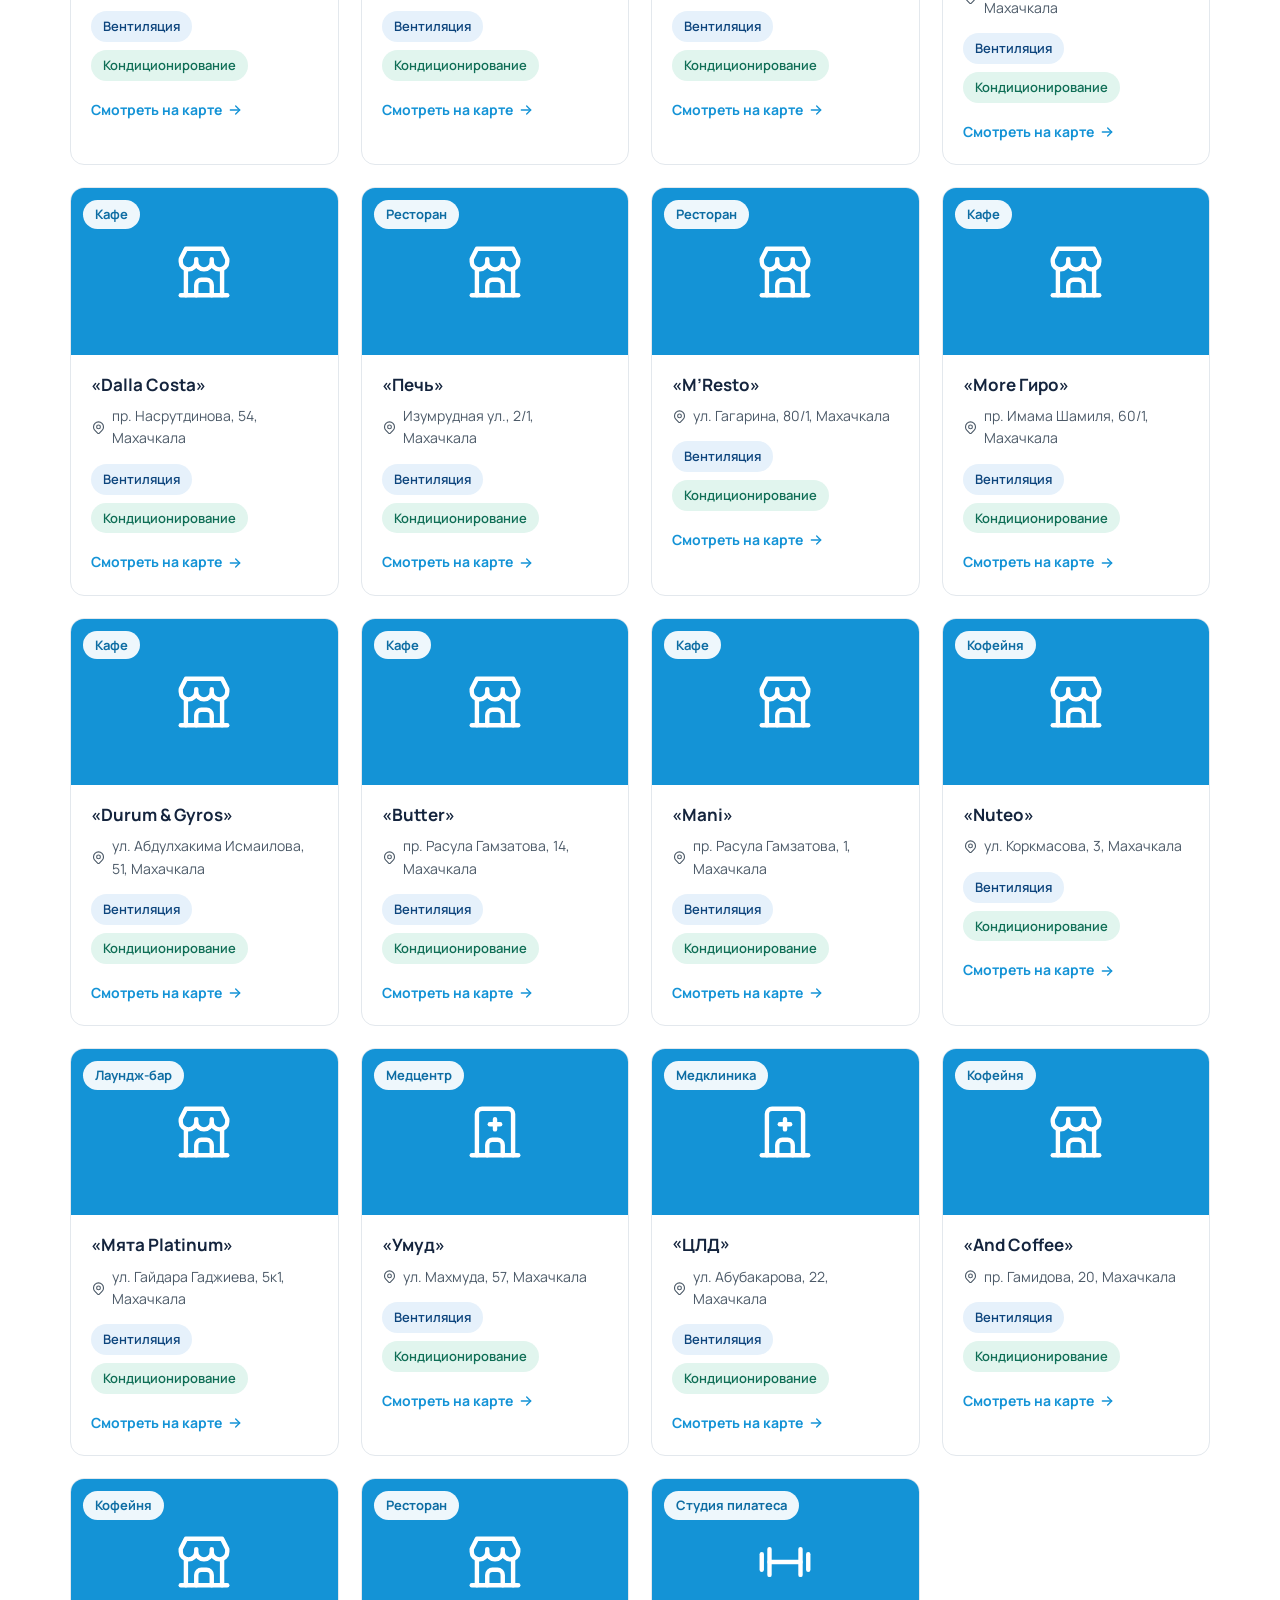
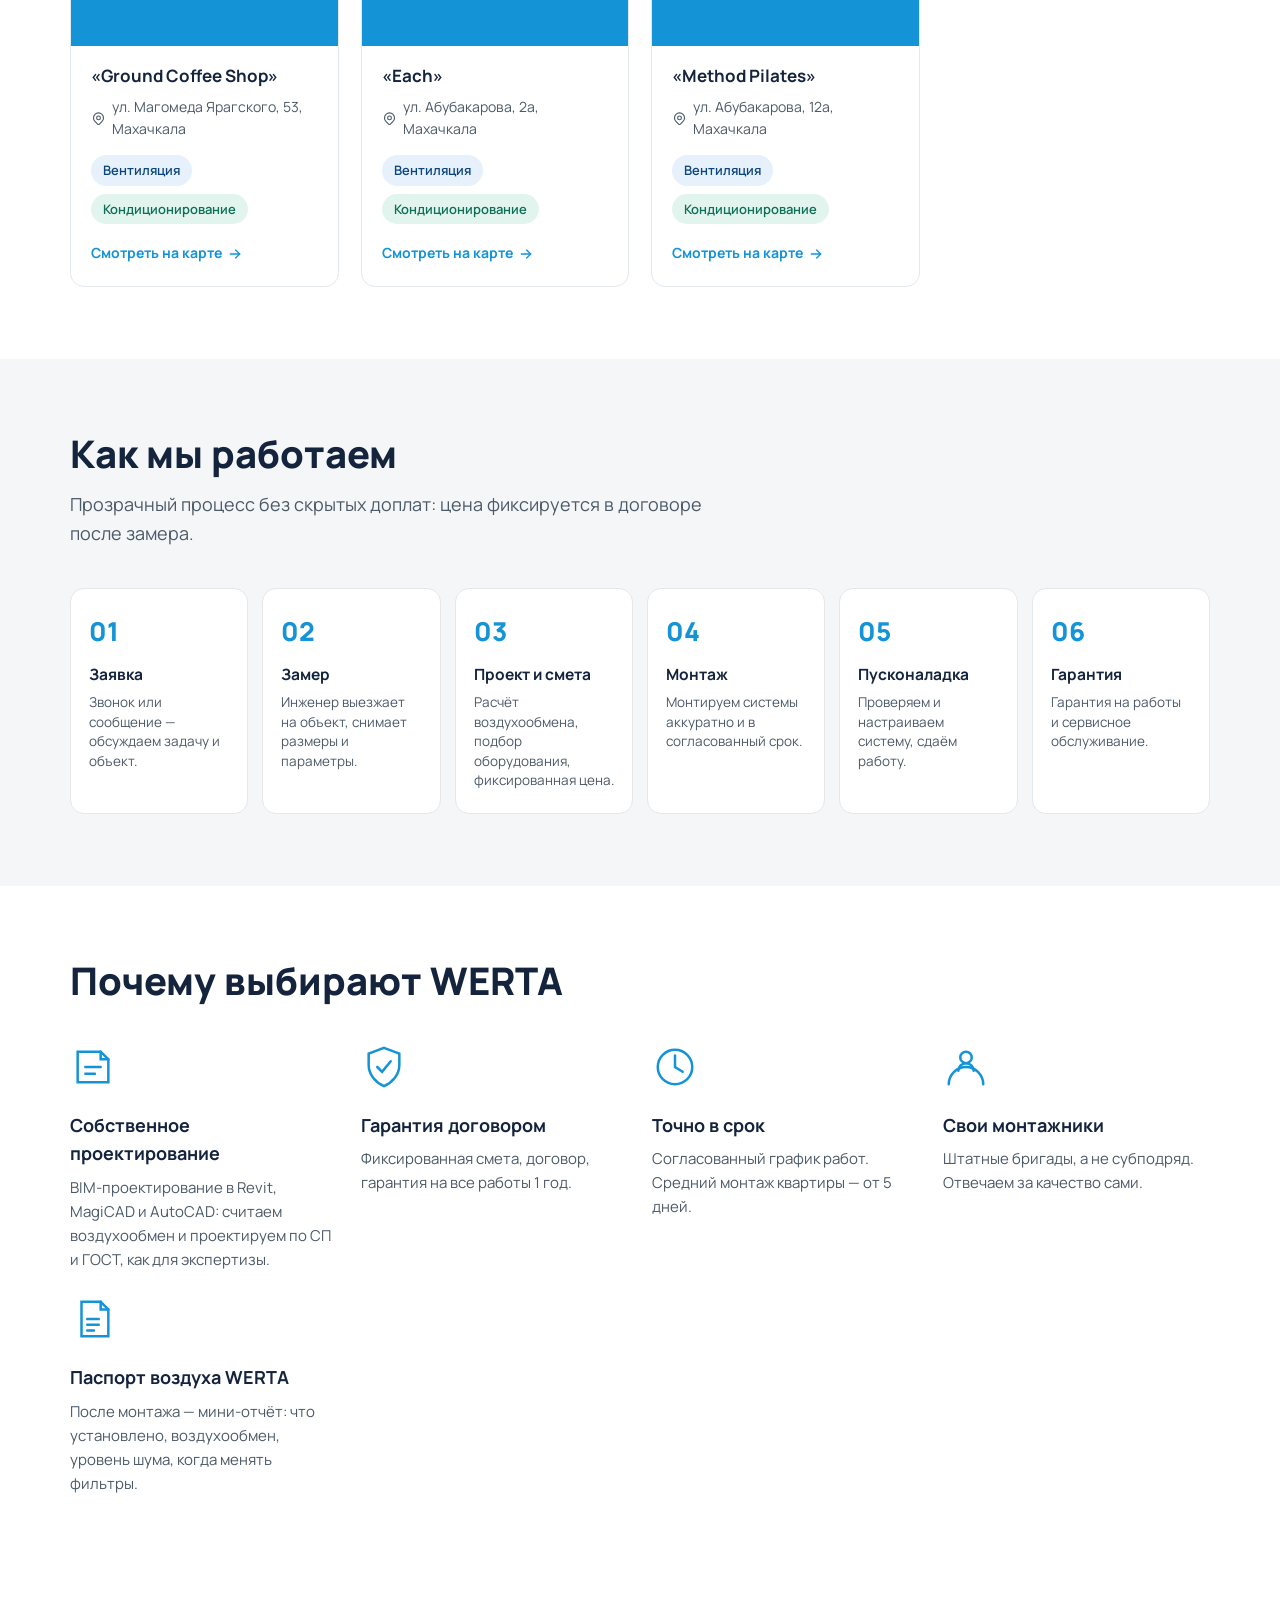
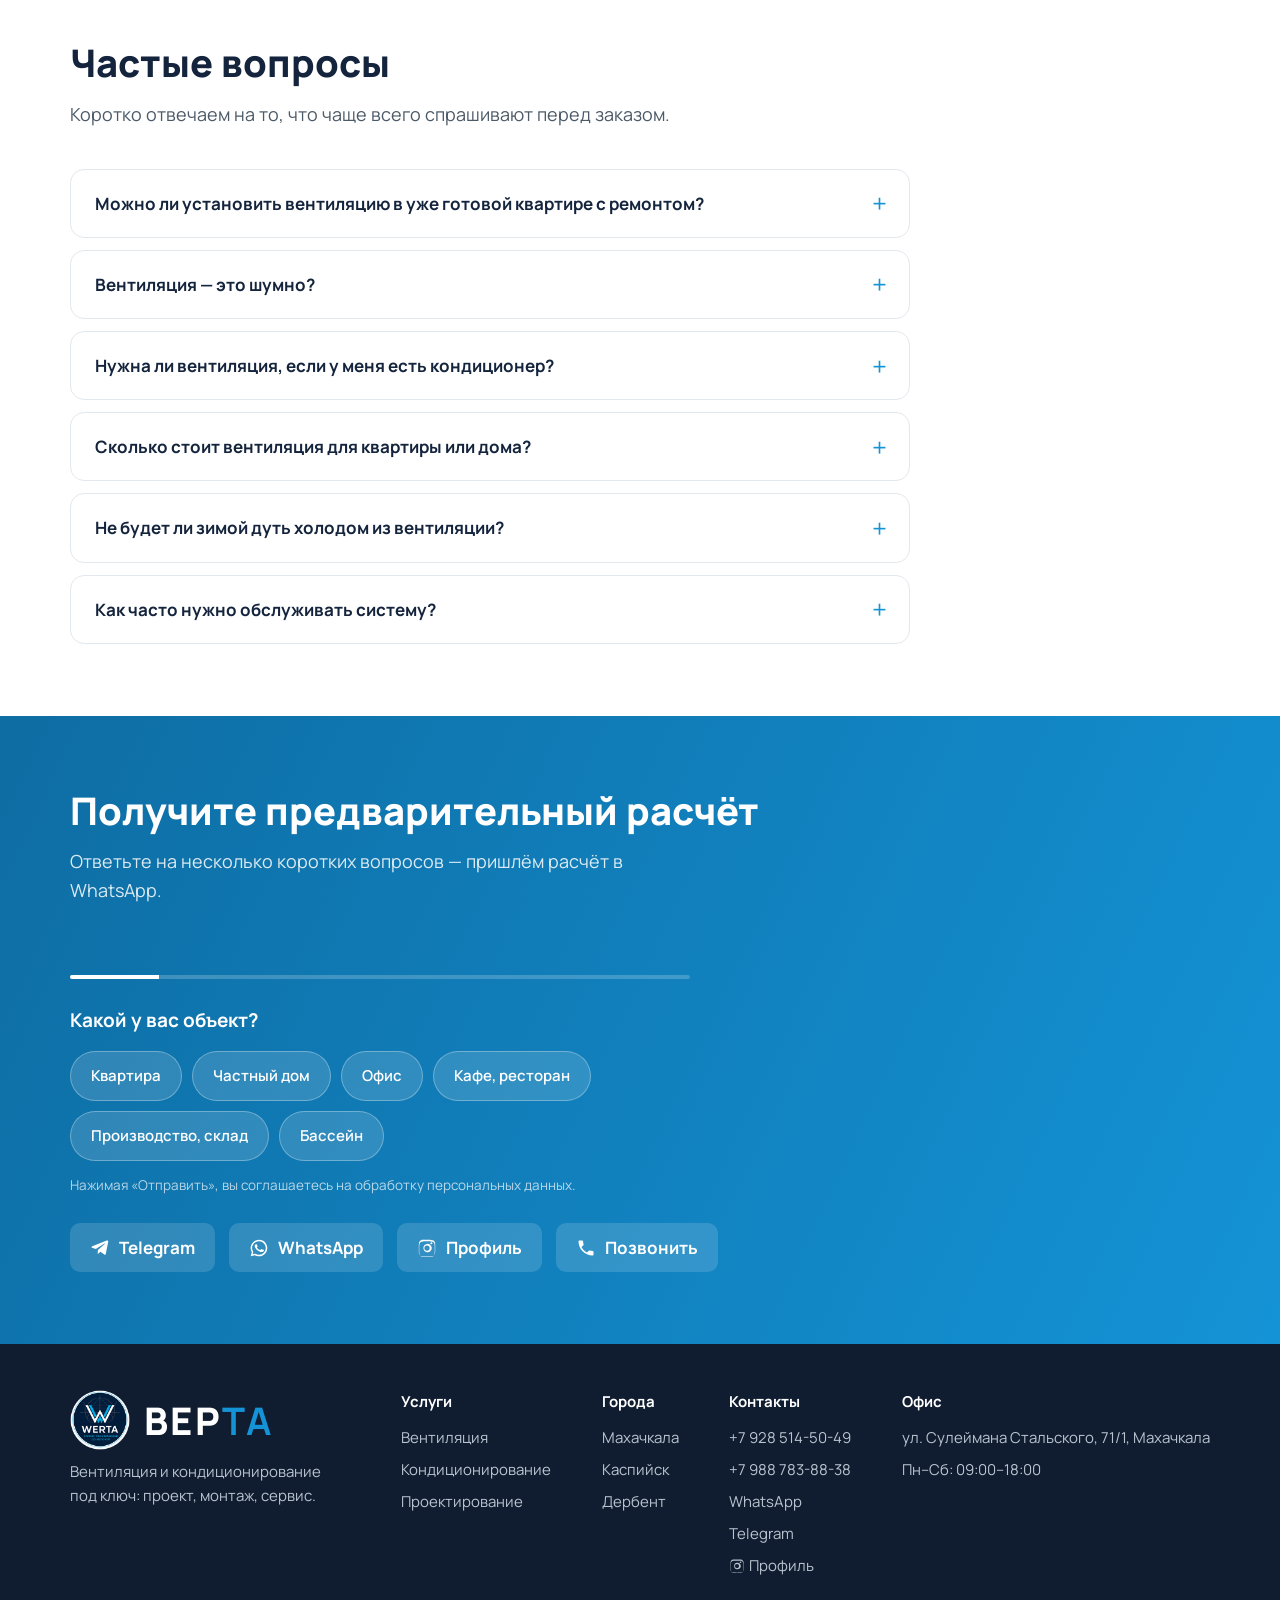
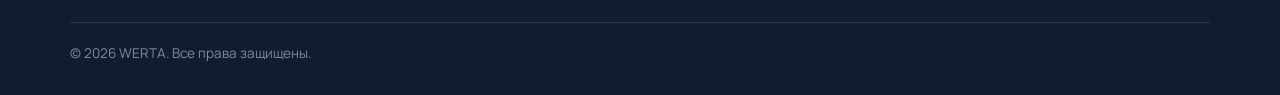
==== commit fbbfc7d5: "Fix: шапка сплошная белая — «ВЕР» и услуги снова видны Прозрачная шапка показывала белый текст на бе" ====
--- a/index.html
+++ b/index.html
@@ -25,7 +25,7 @@
 <link rel="preconnect" href="https://fonts.googleapis.com">
 <link rel="preconnect" href="https://fonts.gstatic.com" crossorigin>
 <link href="https://fonts.googleapis.com/css2?family=Manrope:wght@400;600;700;800&display=swap" rel="stylesheet">
-<link rel="stylesheet" href="css/style.css?v=20260714b">
+<link rel="stylesheet" href="css/style.css?v=20260714c">
 <link rel="icon" type="image/svg+xml" href="favicon.svg">
 <link rel="canonical" href="https://werta-klimat.ru/">
 <meta property="og:type" content="website">
@@ -860,6 +860,6 @@
   </button>
 </div>
 
-<script src="js/main.js?v=20260714b"></script>
+<script src="js/main.js?v=20260714c"></script>
 </body>
 </html>
--- a/css/style.css
+++ b/css/style.css
@@ -61,22 +61,15 @@
 /* ---------- Шапка ---------- */
 .header {
   position: sticky; top: 0; z-index: 50;
-  background: transparent;
-  border-bottom: 1px solid transparent;
-  transition: background .3s ease, border-color .3s ease, backdrop-filter .3s ease;
-}
-.header--solid {
-  background: rgba(255,255,255,.92);
+  background: rgba(255,255,255,.94);
   backdrop-filter: blur(10px);
-  border-bottom-color: var(--line);
-}
+  border-bottom: 1px solid var(--line);
+  transition: box-shadow .3s ease;
+}
+.header--solid { box-shadow: 0 6px 22px rgba(20,36,61,.10); }
 .header__inner { display: flex; align-items: center; gap: 28px; height: 104px; transition: height .3s ease; }
 .logo { display: flex; align-items: center; gap: 14px; font-size: 38px; font-weight: 800; letter-spacing: .06em; color: var(--ink); text-decoration: none; flex-shrink: 0; white-space: nowrap; transition: transform .2s ease; }
 .logo b { color: var(--accent); }
-/* Прозрачная шапка над тёмным hero — светлые логотип, подпись и бургер */
-.header:not(.header--solid) .logo { color: #fff; }
-.header:not(.header--solid) .logo small { color: rgba(255,255,255,.92); }
-.header:not(.header--solid) .burger span { background: #fff; }
 .logo__mark { width: 60px; height: 60px; flex-shrink: 0; border-radius: 12px; }
 .logo__text { line-height: 1.12; }
 .logo small { display: block; font-weight: 600; text-transform: uppercase; }
